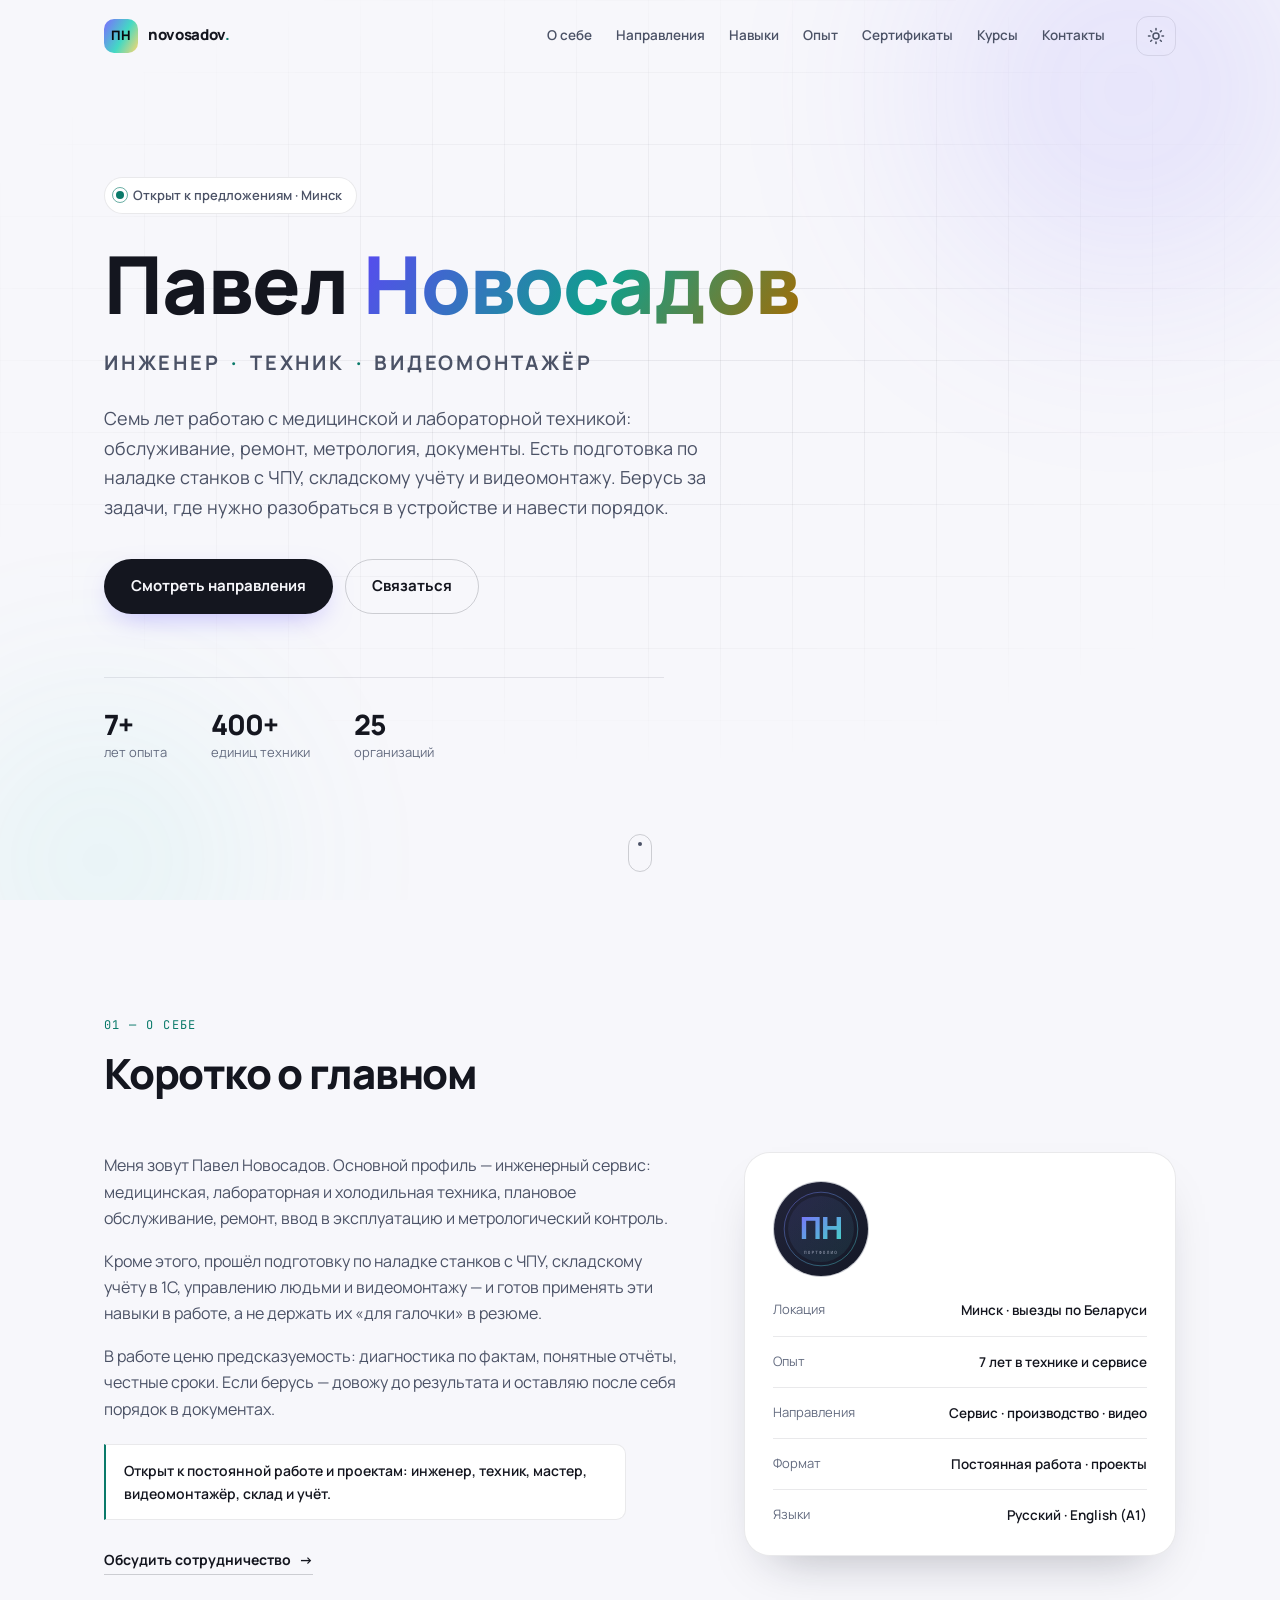
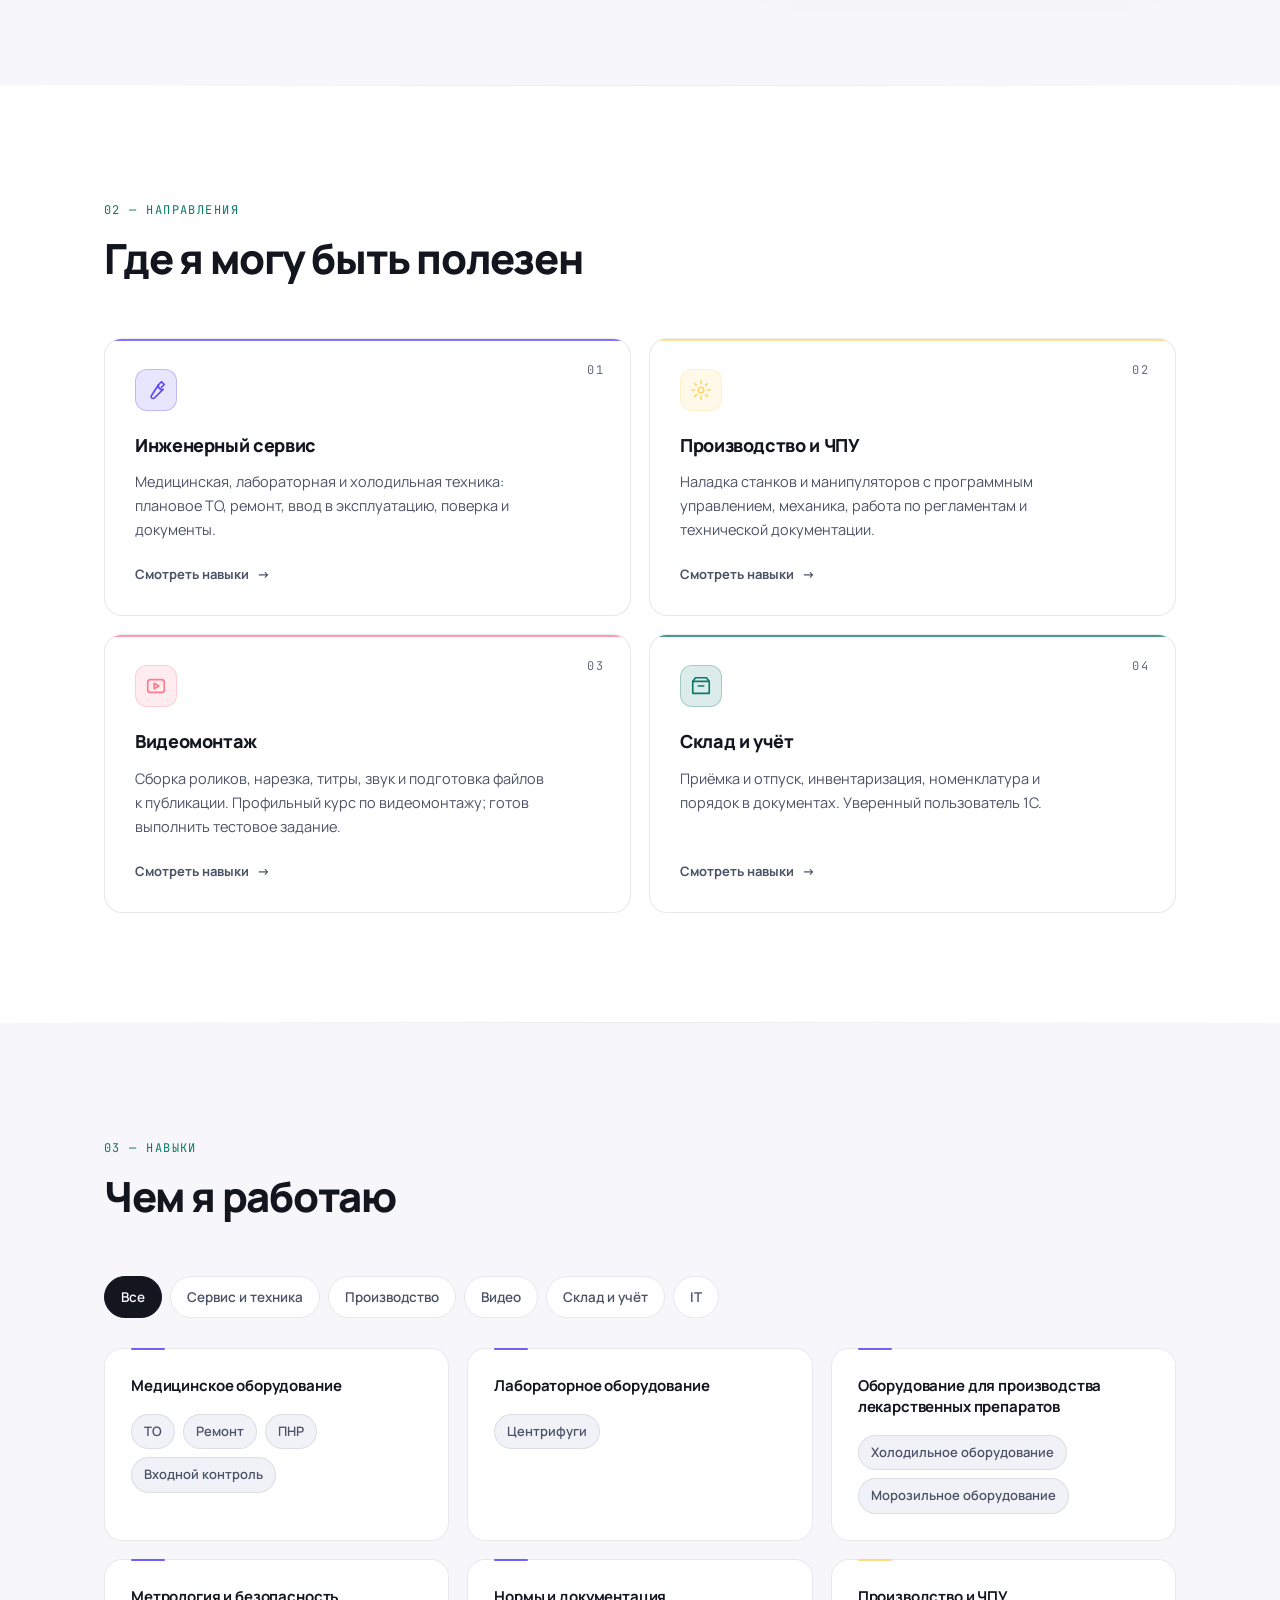
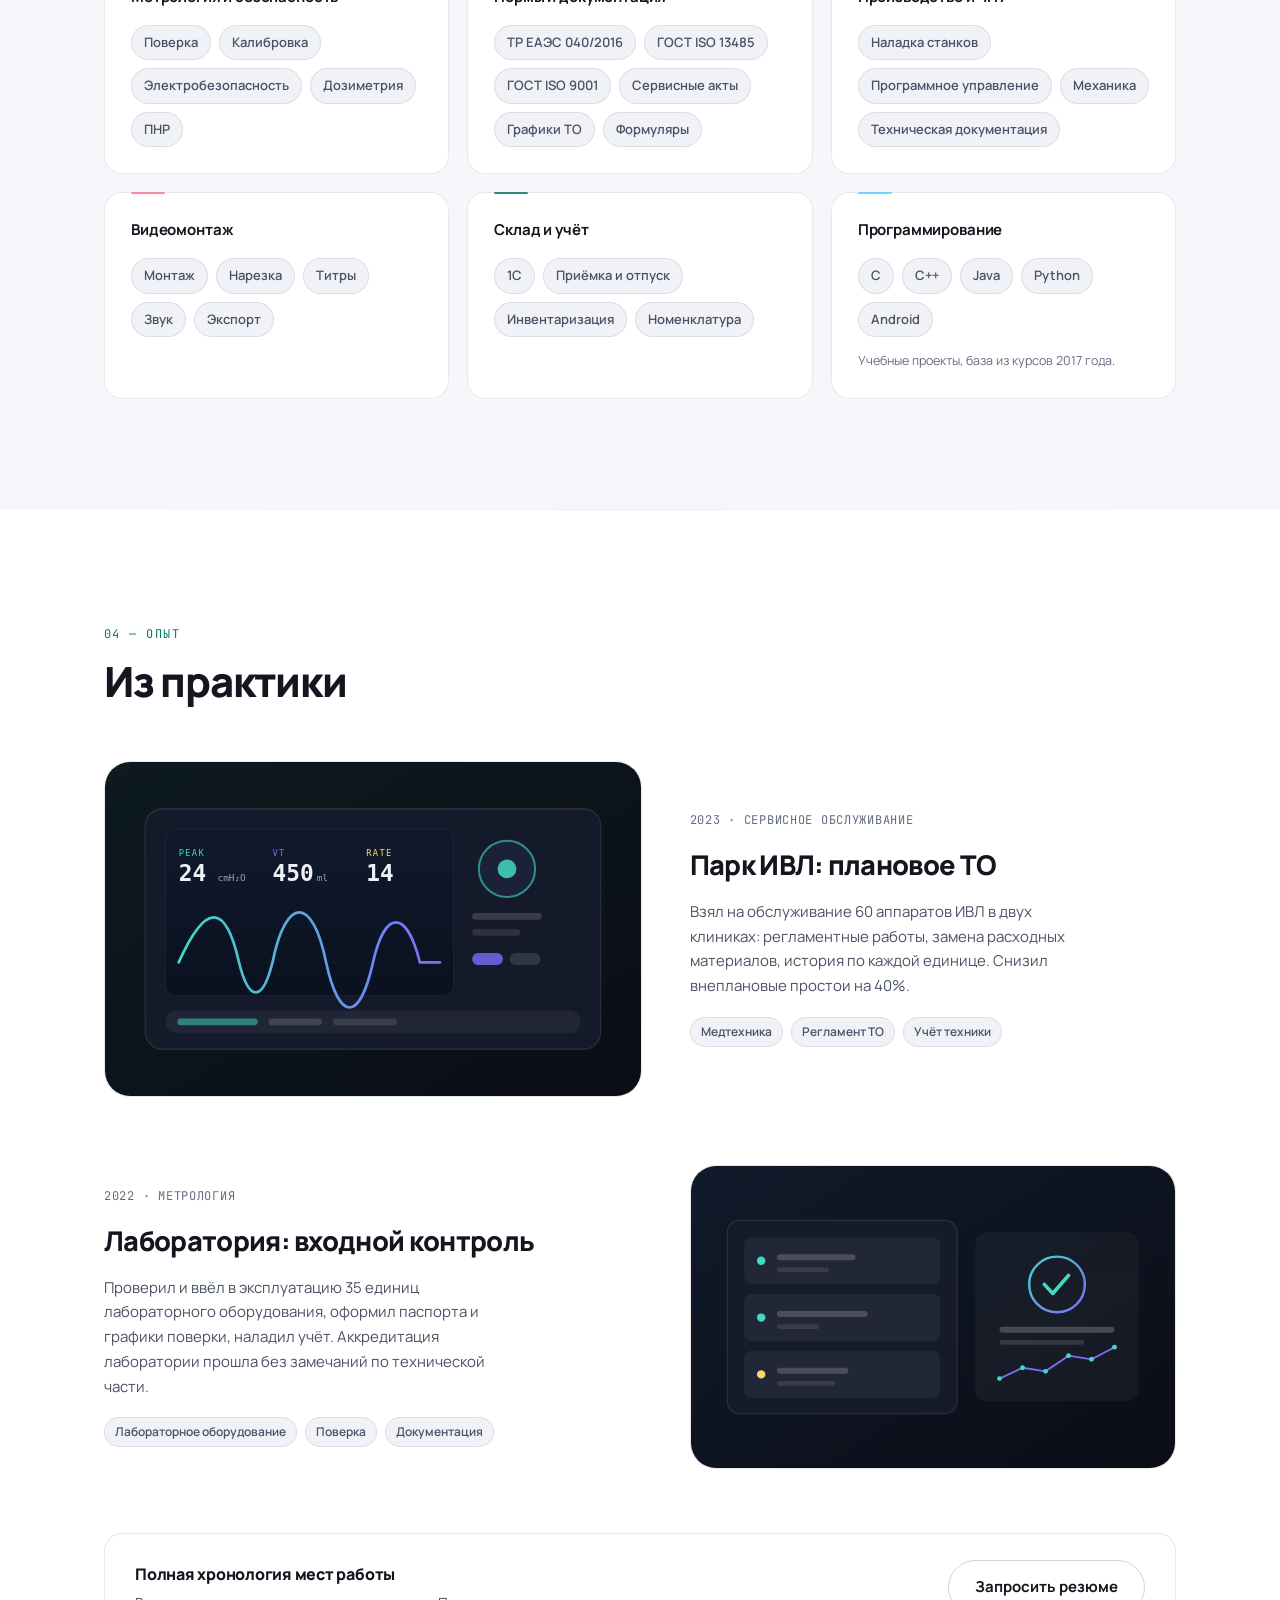
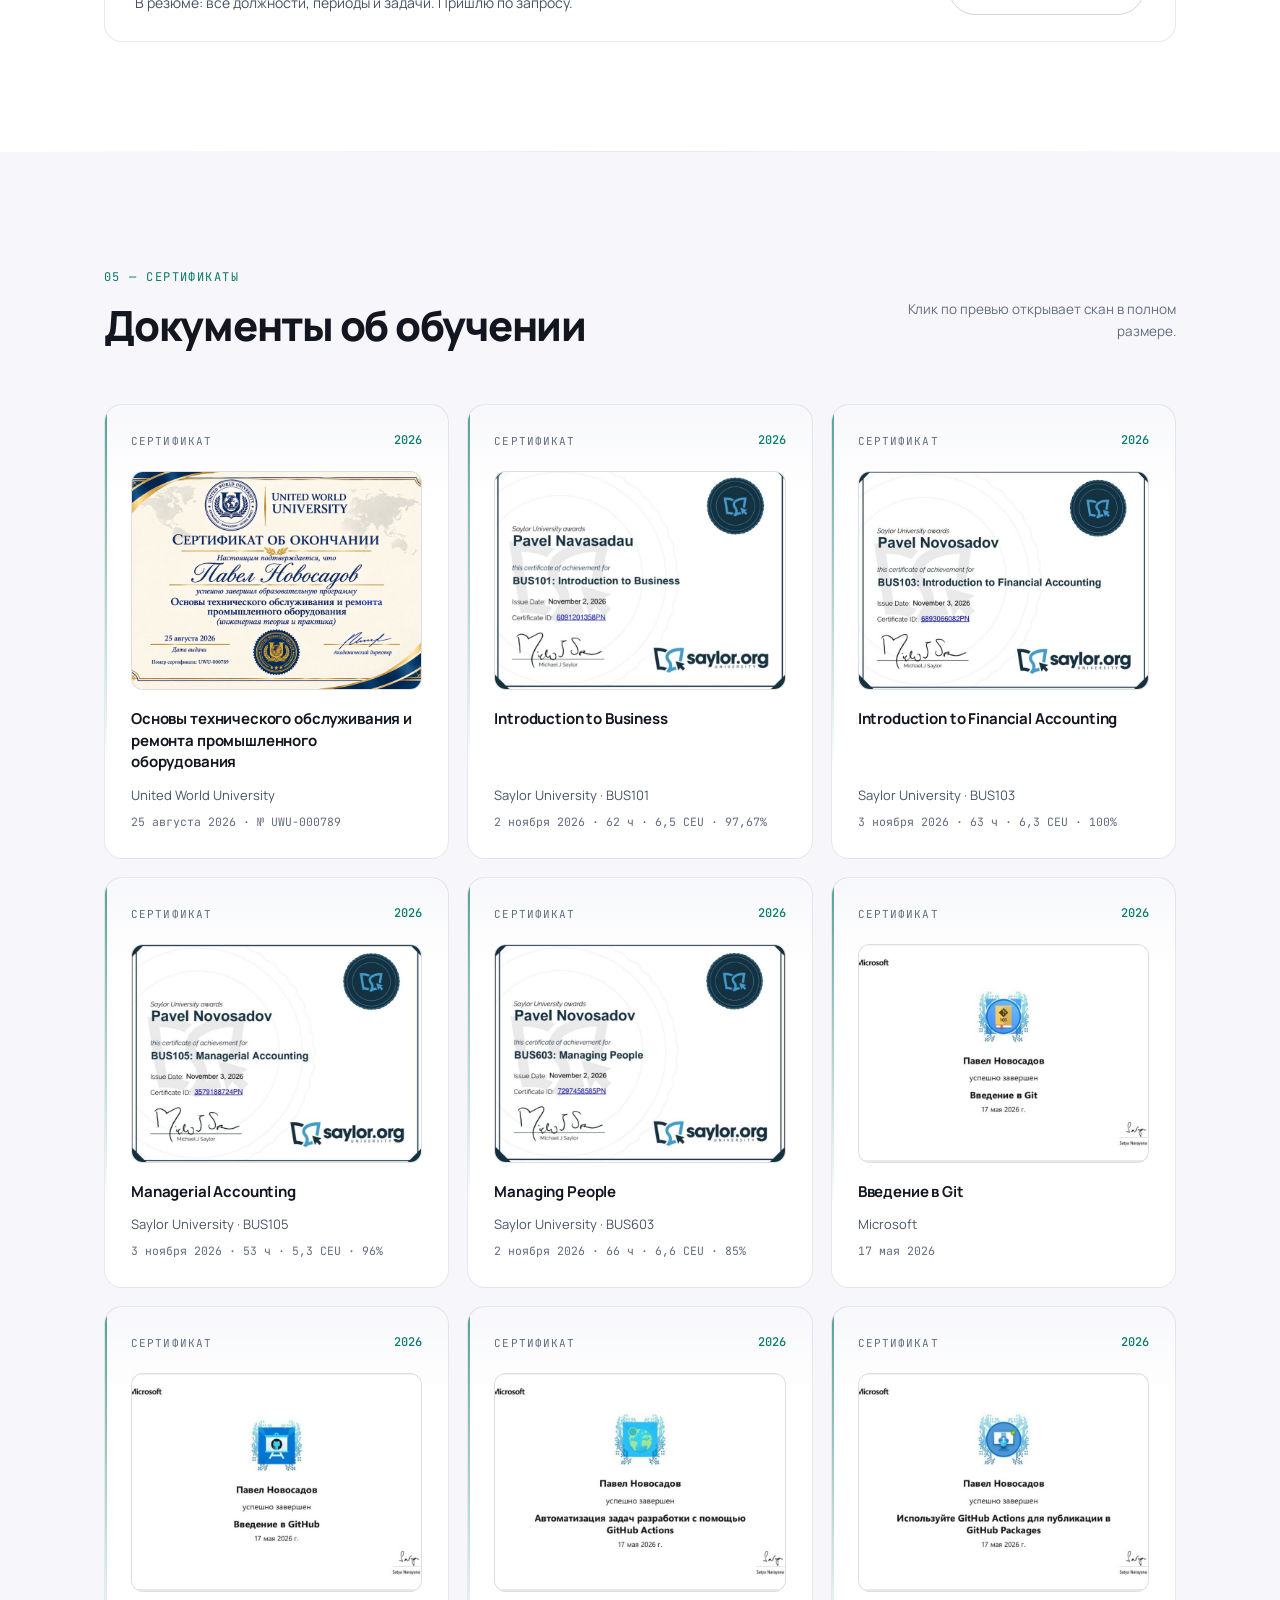
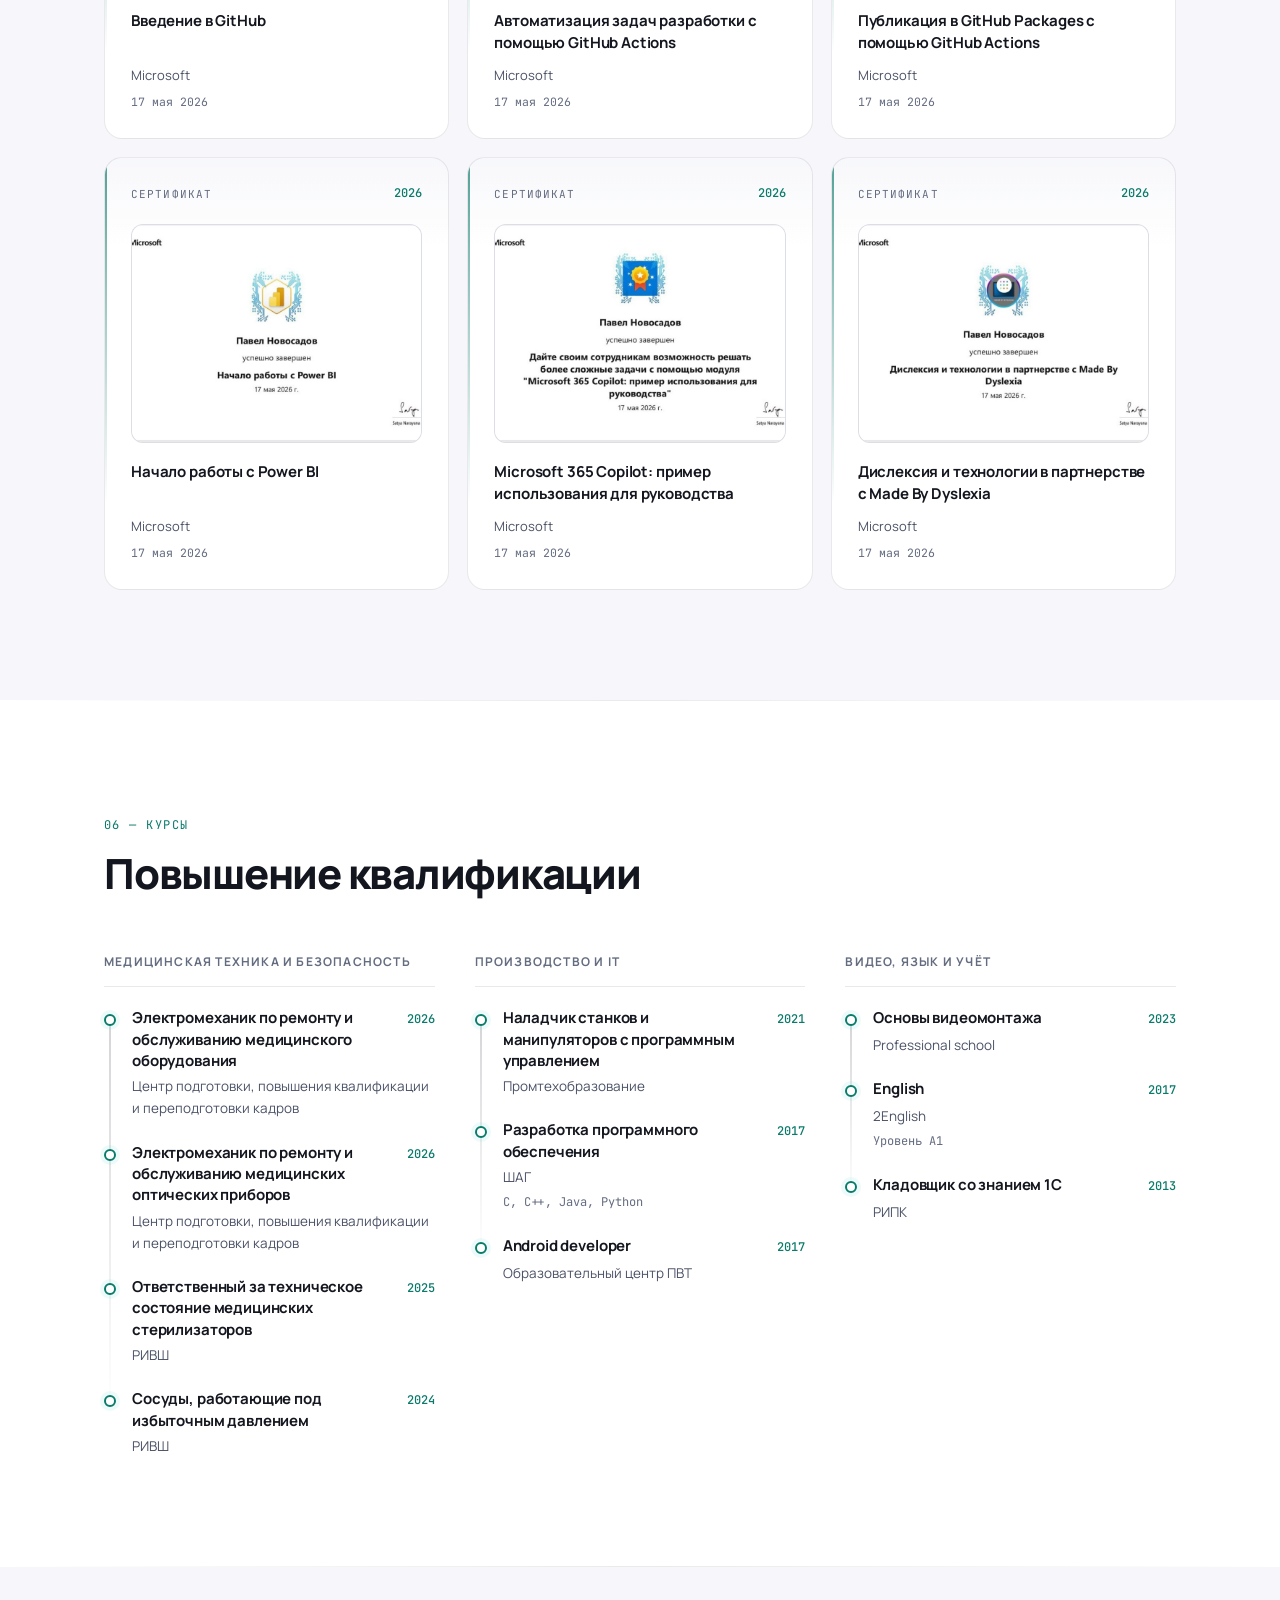
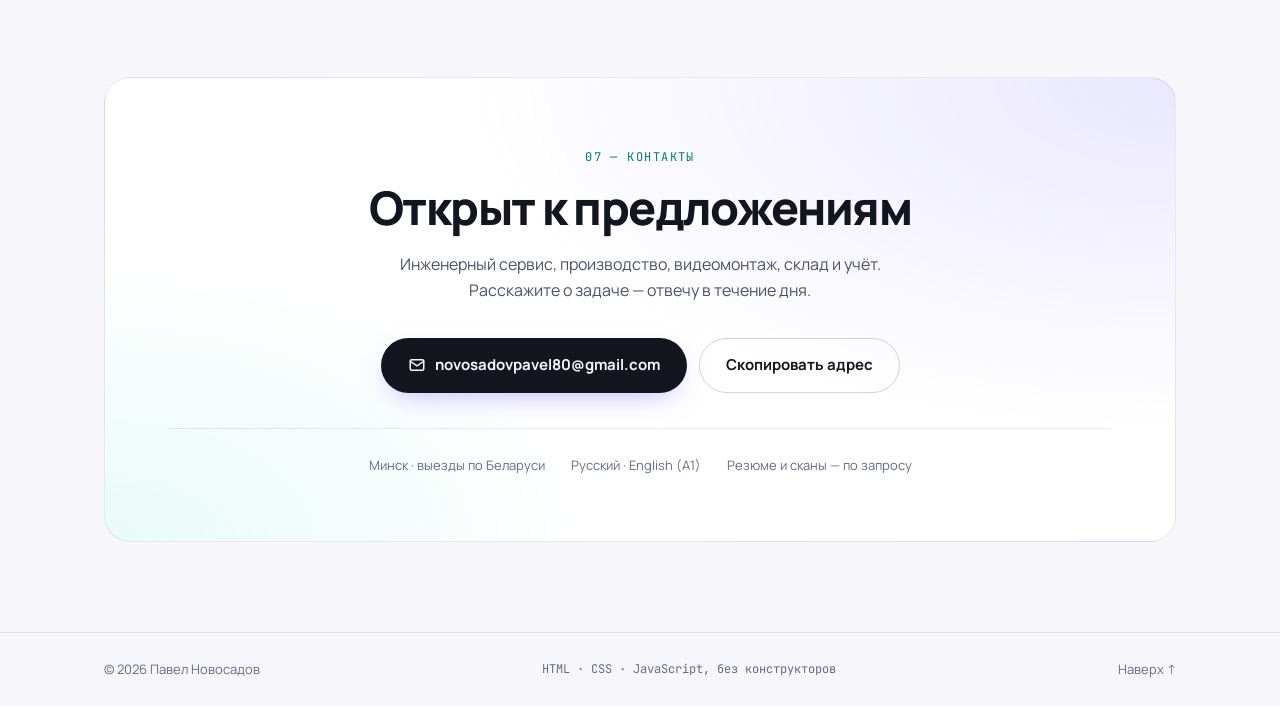
==== index.html @ 575fc857 "feat: add twelve certificate scans to portfolio - add Microsoft, Saylor University and United World " ====
<!DOCTYPE html>
<html lang="ru" data-theme="dark">
<head>
  <meta charset="UTF-8" />
  <meta name="viewport" content="width=device-width, initial-scale=1.0" />
  <title>Павел Новосадов — инженер, техник, видеомонтажёр</title>
  <meta name="description" content="Портфолио Павла Новосадова: инженерный сервис и медицинская техника, производство и ЧПУ, видеомонтаж, склад и учёт. Навыки, опыт, сертификаты и курсы." />
  <meta name="author" content="Павел Новосадов" />
  <meta name="theme-color" content="#0a0b10" />

  <meta property="og:type" content="website" />
  <meta property="og:title" content="Павел Новосадов — инженер, техник, видеомонтажёр" />
  <meta property="og:description" content="Инженерный сервис, производство, видеомонтаж и складской учёт. Опыт, навыки, сертификаты и курсы." />
  <meta property="og:image" content="https://noovosadovpavel.github.io/portfolio/assets/img/og-cover.png" />
  <meta property="og:image:width" content="1200" />
  <meta property="og:image:height" content="630" />
  <meta property="og:image:alt" content="Павел Новосадов — инженер, техник, видеомонтажёр" />
  <meta property="og:url" content="https://noovosadovpavel.github.io/portfolio/" />
  <meta property="og:locale" content="ru_RU" />
  <meta property="og:site_name" content="Павел Новосадов" />
  <meta name="twitter:card" content="summary_large_image" />
  <link rel="canonical" href="https://noovosadovpavel.github.io/portfolio/" />

  <link rel="icon" href="assets/favicon.svg" type="image/svg+xml" />
  <link rel="preconnect" href="https://fonts.googleapis.com" />
  <link rel="preconnect" href="https://fonts.gstatic.com" crossorigin />
  <link href="https://fonts.googleapis.com/css2?family=Manrope:wght@400;500;600;700;800&amp;family=JetBrains+Mono:wght@400;500&amp;display=swap" rel="stylesheet" />
  <link rel="stylesheet" href="assets/css/style.css" />

  <script>
    (() => {
      try {
        const saved = localStorage.getItem("portfolio-theme");
        const theme = saved === "light" || saved === "dark"
          ? saved
          : (window.matchMedia("(prefers-color-scheme: light)").matches ? "light" : "dark");
        document.documentElement.setAttribute("data-theme", theme);
      } catch (_) {}
    })();
  </script>

  <script type="application/ld+json">
  {
    "@context": "https://schema.org",
    "@type": "Person",
    "name": "Павел Новосадов",
    "jobTitle": "Инженер, техник, видеомонтажёр",
    "email": "mailto:novosadovpavel80@gmail.com",
    "url": "https://noovosadovpavel.github.io/portfolio/",
    "address": {
      "@type": "PostalAddress",
      "addressLocality": "Минск",
      "addressCountry": "BY"
    },
    "knowsAbout": [
      "Медицинское оборудование",
      "Метрология",
      "Техническое обслуживание",
      "Электробезопасность",
      "Наладка станков с ЧПУ",
      "Видеомонтаж",
      "Складской учёт и 1С",
      "Git и GitHub Actions",
      "Power BI",
      "Управление персоналом"
    ]
  }
  </script>
</head>
<body>
  <a class="skip-link" href="#main">Перейти к содержимому</a>

  <div class="cursor-glow" aria-hidden="true"></div>

  <header class="header" id="header">
    <div class="container header__inner">
      <a class="logo" href="#top" aria-label="Павел Новосадов — на главную">
        <span class="logo__mark" aria-hidden="true">ПН</span>
        <span class="logo__text">novosadov<span class="logo__dot">.</span></span>
      </a>

      <nav class="nav" id="nav" aria-label="Основная навигация">
        <a href="#about" class="nav__link">О себе</a>
        <a href="#directions" class="nav__link">Направления</a>
        <a href="#skills" class="nav__link">Навыки</a>
        <a href="#experience" class="nav__link">Опыт</a>
        <a href="#certificates" class="nav__link">Сертификаты</a>
        <a href="#education" class="nav__link">Курсы</a>
        <a href="#contact" class="nav__link">Контакты</a>
      </nav>

      <div class="header__actions">
        <button class="icon-btn" id="theme-toggle" type="button" aria-label="Переключить тему" aria-pressed="false">
          <svg class="icon-sun" width="18" height="18" viewBox="0 0 24 24" fill="none" stroke="currentColor" stroke-width="2" stroke-linecap="round" aria-hidden="true"><circle cx="12" cy="12" r="4"/><path d="M12 2v2M12 20v2M2 12h2M20 12h2M4.9 4.9l1.4 1.4M17.7 17.7l1.4 1.4M4.9 19.1l1.4-1.4M17.7 6.3l1.4-1.4"/></svg>
          <svg class="icon-moon" width="18" height="18" viewBox="0 0 24 24" fill="none" stroke="currentColor" stroke-width="2" stroke-linecap="round" aria-hidden="true"><path d="M21 12.8A9 9 0 1 1 11.2 3a7 7 0 0 0 9.8 9.8z"/></svg>
        </button>
        <button class="burger" id="burger" type="button" aria-label="Меню" aria-expanded="false" aria-controls="nav">
          <span></span><span></span>
        </button>
      </div>
    </div>
  </header>

  <main id="main">
    <!-- HERO -->
    <section class="hero" id="top">
      <div class="hero__bg" aria-hidden="true">
        <div class="orb orb--1"></div>
        <div class="orb orb--2"></div>
        <div class="grid-lines"></div>
      </div>

      <div class="container hero__inner">
        <p class="hero__badge reveal">
          <span class="status-dot" aria-hidden="true"></span>
          Открыт к предложениям · Минск
        </p>

        <h1 class="hero__title reveal" style="--delay: 60ms">
          <span class="hero__name">Павел <span class="gradient-text">Новосадов</span></span>
          <span class="hero__roles">Инженер <span aria-hidden="true">·</span> Техник <span aria-hidden="true">·</span> Видеомонтажёр</span>
        </h1>

        <p class="hero__lead reveal" style="--delay: 120ms">
          Семь лет работаю с медицинской и лабораторной техникой: обслуживание,
          ремонт, метрология, документы. Есть подготовка по наладке станков с ЧПУ,
          складскому учёту и видеомонтажу. Берусь за задачи, где нужно разобраться
          в устройстве и навести порядок.
        </p>

        <div class="hero__cta reveal" style="--delay: 180ms">
          <a class="btn btn--primary" href="#directions">Смотреть направления</a>
          <a class="btn btn--ghost" href="#contact">Связаться</a>
        </div>

        <ul class="hero__stats reveal" style="--delay: 240ms">
          <li><strong>7+</strong><span>лет опыта</span></li>
          <li><strong>400+</strong><span>единиц техники</span></li>
          <li><strong>25</strong><span>организаций</span></li>
        </ul>
      </div>

      <div class="scroll-hint" aria-hidden="true"><span></span></div>
    </section>

    <!-- ABOUT -->
    <section class="section" id="about">
      <div class="container">
        <div class="section__head reveal">
          <span class="section__kicker">01 — О себе</span>
          <h2 class="section__title">Коротко о главном</h2>
        </div>

        <div class="about">
          <div class="about__text reveal">
            <p>
              Меня зовут Павел Новосадов. Основной профиль — инженерный сервис:
              медицинская, лабораторная и холодильная техника, плановое обслуживание,
              ремонт, ввод в эксплуатацию и метрологический контроль.
            </p>
            <p>
              Кроме этого, прошёл подготовку по наладке станков с ЧПУ, складскому
              учёту в 1С, управлению людьми и видеомонтажу — и готов применять эти
              навыки в работе, а не держать их «для галочки» в резюме.
            </p>
            <p>
              В работе ценю предсказуемость: диагностика по фактам, понятные отчёты,
              честные сроки. Если берусь — довожу до результата и оставляю после
              себя порядок в документах.
            </p>
            <p class="about__note">
              Открыт к постоянной работе и проектам: инженер, техник, мастер,
              видеомонтажёр, склад и учёт.
            </p>
            <a class="link-arrow" href="#contact">Обсудить сотрудничество <span aria-hidden="true">→</span></a>
          </div>

          <div class="about__card reveal" style="--delay: 80ms">
            <div class="about__avatar">
              <img src="assets/img/avatar.svg" alt="Монограмма Павла Новосадова" width="120" height="120" loading="lazy" />
            </div>
            <dl class="facts">
              <div><dt>Локация</dt><dd>Минск · выезды по Беларуси</dd></div>
              <div><dt>Опыт</dt><dd>7 лет в технике и сервисе</dd></div>
              <div><dt>Направления</dt><dd>Сервис · производство · видео</dd></div>
              <div><dt>Формат</dt><dd>Постоянная работа · проекты</dd></div>
              <div><dt>Языки</dt><dd>Русский · English (A1)</dd></div>
            </dl>
          </div>
        </div>
      </div>
    </section>

    <!-- DIRECTIONS -->
    <section class="section section--alt" id="directions">
      <div class="container">
        <div class="section__head reveal">
          <span class="section__kicker">02 — Направления</span>
          <h2 class="section__title">Где я могу быть полезен</h2>
        </div>

        <div class="directions">
          <article class="direction reveal" data-track="service">
            <span class="direction__num" aria-hidden="true">01</span>
            <span class="direction__icon" aria-hidden="true">
              <svg width="22" height="22" viewBox="0 0 24 24" fill="none" stroke="currentColor" stroke-width="1.8" stroke-linecap="round" stroke-linejoin="round"><path d="M14.7 6.3a4 4 0 0 0 5 5l-9.4 9.4a2.1 2.1 0 0 1-3-3z"/><path d="M14.7 6.3 18 3l3 3-3.3 3.3"/></svg>
            </span>
            <h3>Инженерный сервис</h3>
            <p>
              Медицинская, лабораторная и холодильная техника: плановое ТО,
              ремонт, ввод в эксплуатацию, поверка и документы.
            </p>
            <a class="direction__link" href="#skills" data-filter="service">Смотреть навыки <span aria-hidden="true">→</span></a>
          </article>

          <article class="direction reveal" data-track="production" style="--delay: 60ms">
            <span class="direction__num" aria-hidden="true">02</span>
            <span class="direction__icon" aria-hidden="true">
              <svg width="22" height="22" viewBox="0 0 24 24" fill="none" stroke="currentColor" stroke-width="1.8" stroke-linecap="round" stroke-linejoin="round"><circle cx="12" cy="12" r="3"/><path d="M12 2v3M12 19v3M2 12h3M19 12h3M4.9 4.9 7 7M17 17l2.1 2.1M19.1 4.9 17 7M7 17l-2.1 2.1"/></svg>
            </span>
            <h3>Производство и ЧПУ</h3>
            <p>
              Наладка станков и манипуляторов с программным управлением, механика,
              работа по регламентам и технической документации.
            </p>
            <a class="direction__link" href="#skills" data-filter="production">Смотреть навыки <span aria-hidden="true">→</span></a>
          </article>

          <article class="direction reveal" data-track="video" style="--delay: 120ms">
            <span class="direction__num" aria-hidden="true">03</span>
            <span class="direction__icon" aria-hidden="true">
              <svg width="22" height="22" viewBox="0 0 24 24" fill="none" stroke="currentColor" stroke-width="1.8" stroke-linecap="round" stroke-linejoin="round"><rect x="3" y="5" width="18" height="14" rx="3"/><path d="m10 9 5 3-5 3z"/></svg>
            </span>
            <h3>Видеомонтаж</h3>
            <p>
              Сборка роликов, нарезка, титры, звук и подготовка файлов
              к публикации. Профильный курс по видеомонтажу; готов
              выполнить тестовое задание.
            </p>
            <a class="direction__link" href="#skills" data-filter="video">Смотреть навыки <span aria-hidden="true">→</span></a>
          </article>

          <article class="direction reveal" data-track="warehouse" style="--delay: 180ms">
            <span class="direction__num" aria-hidden="true">04</span>
            <span class="direction__icon" aria-hidden="true">
              <svg width="22" height="22" viewBox="0 0 24 24" fill="none" stroke="currentColor" stroke-width="1.8" stroke-linecap="round" stroke-linejoin="round"><path d="M3 7h18v13H3z"/><path d="M3 7l3-4h12l3 4M9 12h6"/></svg>
            </span>
            <h3>Склад и учёт</h3>
            <p>
              Приёмка и отпуск, инвентаризация, номенклатура и порядок
              в документах. Уверенный пользователь 1С.
            </p>
            <a class="direction__link" href="#skills" data-filter="warehouse">Смотреть навыки <span aria-hidden="true">→</span></a>
          </article>
        </div>
      </div>
    </section>

    <!-- SKILLS -->
    <section class="section" id="skills">
      <div class="container">
        <div class="section__head reveal">
          <span class="section__kicker">03 — Навыки</span>
          <h2 class="section__title">Чем я работаю</h2>
        </div>

        <div class="filters reveal" role="group" aria-label="Фильтр навыков по направлению">
          <button class="filter is-active" type="button" data-skill-filter="all" aria-pressed="true">Все</button>
          <button class="filter" type="button" data-skill-filter="service" aria-pressed="false">Сервис и техника</button>
          <button class="filter" type="button" data-skill-filter="production" aria-pressed="false">Производство</button>
          <button class="filter" type="button" data-skill-filter="video" aria-pressed="false">Видео</button>
          <button class="filter" type="button" data-skill-filter="warehouse" aria-pressed="false">Склад и учёт</button>
          <button class="filter" type="button" data-skill-filter="it" aria-pressed="false">IT</button>
        </div>

        <div class="skills" id="skills-grid">
          <article class="skill-card reveal" data-track="service">
            <h3>Медицинское оборудование</h3>
            <ul class="tags">
              <li>ТО</li><li>Ремонт</li><li>ПНР</li><li>Входной контроль</li>
            </ul>
          </article>

          <article class="skill-card reveal" data-track="service" style="--delay: 40ms">
            <h3>Лабораторное оборудование</h3>
            <ul class="tags">
              <li>Центрифуги</li>
            </ul>
          </article>

          <article class="skill-card reveal" data-track="service" style="--delay: 80ms">
            <h3>Оборудование для производства лекарственных препаратов</h3>
            <ul class="tags">
              <li>Холодильное оборудование</li>
              <li>Морозильное оборудование</li>
            </ul>
          </article>

          <article class="skill-card reveal" data-track="service" style="--delay: 120ms">
            <h3>Метрология и безопасность</h3>
            <ul class="tags">
              <li>Поверка</li><li>Калибровка</li><li>Электробезопасность</li>
              <li>Дозиметрия</li><li>ПНР</li>
            </ul>
          </article>

          <article class="skill-card reveal" data-track="service" style="--delay: 160ms">
            <h3>Нормы и документация</h3>
            <ul class="tags">
              <li>ТР ЕАЭС 040/2016</li><li>ГОСТ ISO 13485</li><li>ГОСТ ISO 9001</li>
              <li>Сервисные акты</li><li>Графики ТО</li><li>Формуляры</li>
            </ul>
          </article>

          <article class="skill-card reveal" data-track="production" style="--delay: 200ms">
            <h3>Производство и ЧПУ</h3>
            <ul class="tags">
              <li>Наладка станков</li><li>Программное управление</li>
              <li>Механика</li><li>Техническая документация</li>
            </ul>
          </article>

          <article class="skill-card reveal" data-track="video" style="--delay: 240ms">
            <h3>Видеомонтаж</h3>
            <ul class="tags">
              <li>Монтаж</li><li>Нарезка</li><li>Титры</li><li>Звук</li><li>Экспорт</li>
            </ul>
          </article>

          <article class="skill-card reveal" data-track="warehouse" style="--delay: 280ms">
            <h3>Склад и учёт</h3>
            <ul class="tags">
              <li>1С</li><li>Приёмка и отпуск</li><li>Инвентаризация</li>
              <li>Номенклатура</li>
            </ul>
          </article>

          <article class="skill-card reveal" data-track="it" style="--delay: 320ms">
            <h3>Программирование</h3>
            <ul class="tags">
              <li>C</li><li>C++</li><li>Java</li><li>Python</li><li>Android</li>
            </ul>
            <p class="skill-card__note">Учебные проекты, база из курсов 2017 года.</p>
          </article>
        </div>
      </div>
    </section>

    <!-- EXPERIENCE -->
    <section class="section section--alt" id="experience">
      <div class="container">
        <div class="section__head reveal">
          <span class="section__kicker">04 — Опыт</span>
          <h2 class="section__title">Из практики</h2>
        </div>

        <div class="projects">
          <article class="project reveal">
            <a class="project__media" href="#contact" aria-label="Обсудить обслуживание парка ИВЛ">
              <img src="assets/img/project-ventilator.svg" alt="Схема обслуживания парка аппаратов искусственной вентиляции лёгких" loading="lazy" />
            </a>
            <div class="project__body">
              <div class="project__meta"><span>2023</span> · <span>Сервисное обслуживание</span></div>
              <h3 class="project__title">Парк ИВЛ: плановое ТО</h3>
              <p class="project__desc">
                Взял на обслуживание 60 аппаратов ИВЛ в двух клиниках: регламентные
                работы, замена расходных материалов, история по каждой единице.
                Снизил внеплановые простои на 40%.
              </p>
              <ul class="tags tags--sm"><li>Медтехника</li><li>Регламент ТО</li><li>Учёт техники</li></ul>
            </div>
          </article>

          <article class="project project--reverse reveal" style="--delay: 60ms">
            <a class="project__media" href="#contact" aria-label="Обсудить входной контроль лабораторного оборудования">
              <img src="assets/img/project-lab.svg" alt="Схема лабораторного оборудования и поверки" loading="lazy" />
            </a>
            <div class="project__body">
              <div class="project__meta"><span>2022</span> · <span>Метрология</span></div>
              <h3 class="project__title">Лаборатория: входной контроль</h3>
              <p class="project__desc">
                Проверил и ввёл в эксплуатацию 35 единиц лабораторного оборудования,
                оформил паспорта и графики поверки, наладил учёт. Аккредитация
                лаборатории прошла без замечаний по технической части.
              </p>
              <ul class="tags tags--sm"><li>Лабораторное оборудование</li><li>Поверка</li><li>Документация</li></ul>
            </div>
          </article>
        </div>

        <!-- WORK_HISTORY: сюда добавим хронологию мест работы, когда будут данные -->
        <div class="experience__note reveal">
          <div>
            <h3>Полная хронология мест работы</h3>
            <p>В резюме: все должности, периоды и задачи. Пришлю по запросу.</p>
          </div>
          <a class="btn btn--ghost" href="mailto:novosadovpavel80@gmail.com?subject=%D0%97%D0%B0%D0%BF%D1%80%D0%BE%D1%81%20%D1%80%D0%B5%D0%B7%D1%8E%D0%BC%D0%B5">Запросить резюме</a>
        </div>
      </div>
    </section>

    <!-- CERTIFICATES -->
    <section class="section" id="certificates">
      <div class="container">
        <div class="section__head section__head--row reveal">
          <div>
            <span class="section__kicker">05 — Сертификаты</span>
            <h2 class="section__title">Документы об обучении</h2>
          </div>
          <p class="section__note">Клик по превью открывает скан в полном размере.</p>
        </div>

        <div class="certs">
          <article class="cert reveal">
            <div class="cert__top">
              <span class="cert__kind">Сертификат</span>
              <span class="cert__year">2026</span>
            </div>
            <a class="cert__scan" href="certificates/uwu-technical-maintenance-2026.jpg" target="_blank" rel="noopener" aria-label="Открыть сертификат United World University">
              <img src="certificates/previews/uwu-technical-maintenance-2026.jpg" alt="Сертификат United World University: основы технического обслуживания и ремонта промышленного оборудования" width="800" height="600" loading="lazy" />
            </a>
            <h3 class="cert__title">Основы технического обслуживания и ремонта промышленного оборудования</h3>
            <p class="cert__org">United World University</p>
            <p class="cert__meta">25 августа 2026 · № UWU-000789</p>
          </article>

          <article class="cert reveal" style="--delay: 40ms">
            <div class="cert__top">
              <span class="cert__kind">Сертификат</span>
              <span class="cert__year">2026</span>
            </div>
            <a class="cert__scan" href="certificates/saylor-business-2026.jpg" target="_blank" rel="noopener" aria-label="Открыть сертификат Saylor University: Introduction to Business">
              <img src="certificates/previews/saylor-business-2026.jpg" alt="Сертификат Saylor University: Introduction to Business" width="800" height="600" loading="lazy" />
            </a>
            <h3 class="cert__title">Introduction to Business</h3>
            <p class="cert__org">Saylor University · BUS101</p>
            <p class="cert__meta">2 ноября 2026 · 62 ч · 6,5 CEU · 97,67%</p>
          </article>

          <article class="cert reveal" style="--delay: 80ms">
            <div class="cert__top">
              <span class="cert__kind">Сертификат</span>
              <span class="cert__year">2026</span>
            </div>
            <a class="cert__scan" href="certificates/saylor-financial-accounting-2026.jpg" target="_blank" rel="noopener" aria-label="Открыть сертификат Saylor University: Introduction to Financial Accounting">
              <img src="certificates/previews/saylor-financial-accounting-2026.jpg" alt="Сертификат Saylor University: Introduction to Financial Accounting" width="800" height="600" loading="lazy" />
            </a>
            <h3 class="cert__title">Introduction to Financial Accounting</h3>
            <p class="cert__org">Saylor University · BUS103</p>
            <p class="cert__meta">3 ноября 2026 · 63 ч · 6,3 CEU · 100%</p>
          </article>

          <article class="cert reveal" style="--delay: 120ms">
            <div class="cert__top">
              <span class="cert__kind">Сертификат</span>
              <span class="cert__year">2026</span>
            </div>
            <a class="cert__scan" href="certificates/saylor-managerial-accounting-2026.jpg" target="_blank" rel="noopener" aria-label="Открыть сертификат Saylor University: Managerial Accounting">
              <img src="certificates/previews/saylor-managerial-accounting-2026.jpg" alt="Сертификат Saylor University: Managerial Accounting" width="800" height="600" loading="lazy" />
            </a>
            <h3 class="cert__title">Managerial Accounting</h3>
            <p class="cert__org">Saylor University · BUS105</p>
            <p class="cert__meta">3 ноября 2026 · 53 ч · 5,3 CEU · 96%</p>
          </article>

          <article class="cert reveal" style="--delay: 160ms">
            <div class="cert__top">
              <span class="cert__kind">Сертификат</span>
              <span class="cert__year">2026</span>
            </div>
            <a class="cert__scan" href="certificates/saylor-managing-people-2026.jpg" target="_blank" rel="noopener" aria-label="Открыть сертификат Saylor University: Managing People">
              <img src="certificates/previews/saylor-managing-people-2026.jpg" alt="Сертификат Saylor University: Managing People" width="800" height="600" loading="lazy" />
            </a>
            <h3 class="cert__title">Managing People</h3>
            <p class="cert__org">Saylor University · BUS603</p>
            <p class="cert__meta">2 ноября 2026 · 66 ч · 6,6 CEU · 85%</p>
          </article>

          <article class="cert reveal" style="--delay: 200ms">
            <div class="cert__top">
              <span class="cert__kind">Сертификат</span>
              <span class="cert__year">2026</span>
            </div>
            <a class="cert__scan" href="certificates/microsoft-git-intro-2026.jpg" target="_blank" rel="noopener" aria-label="Открыть сертификат Microsoft: Введение в Git">
              <img src="certificates/previews/microsoft-git-intro-2026.jpg" alt="Сертификат Microsoft: Введение в Git" width="800" height="600" loading="lazy" />
            </a>
            <h3 class="cert__title">Введение в Git</h3>
            <p class="cert__org">Microsoft</p>
            <p class="cert__meta">17 мая 2026</p>
          </article>

          <article class="cert reveal" style="--delay: 240ms">
            <div class="cert__top">
              <span class="cert__kind">Сертификат</span>
              <span class="cert__year">2026</span>
            </div>
            <a class="cert__scan" href="certificates/microsoft-github-intro-2026.jpg" target="_blank" rel="noopener" aria-label="Открыть сертификат Microsoft: Введение в GitHub">
              <img src="certificates/previews/microsoft-github-intro-2026.jpg" alt="Сертификат Microsoft: Введение в GitHub" width="800" height="600" loading="lazy" />
            </a>
            <h3 class="cert__title">Введение в GitHub</h3>
            <p class="cert__org">Microsoft</p>
            <p class="cert__meta">17 мая 2026</p>
          </article>

          <article class="cert reveal" style="--delay: 280ms">
            <div class="cert__top">
              <span class="cert__kind">Сертификат</span>
              <span class="cert__year">2026</span>
            </div>
            <a class="cert__scan" href="certificates/microsoft-github-actions-2026.jpg" target="_blank" rel="noopener" aria-label="Открыть сертификат Microsoft: GitHub Actions">
              <img src="certificates/previews/microsoft-github-actions-2026.jpg" alt="Сертификат Microsoft: автоматизация задач разработки с помощью GitHub Actions" width="800" height="600" loading="lazy" />
            </a>
            <h3 class="cert__title">Автоматизация задач разработки с помощью GitHub Actions</h3>
            <p class="cert__org">Microsoft</p>
            <p class="cert__meta">17 мая 2026</p>
          </article>

          <article class="cert reveal" style="--delay: 320ms">
            <div class="cert__top">
              <span class="cert__kind">Сертификат</span>
              <span class="cert__year">2026</span>
            </div>
            <a class="cert__scan" href="certificates/microsoft-github-packages-2026.jpg" target="_blank" rel="noopener" aria-label="Открыть сертификат Microsoft: GitHub Packages">
              <img src="certificates/previews/microsoft-github-packages-2026.jpg" alt="Сертификат Microsoft: публикация в GitHub Packages с помощью GitHub Actions" width="800" height="600" loading="lazy" />
            </a>
            <h3 class="cert__title">Публикация в GitHub Packages с помощью GitHub Actions</h3>
            <p class="cert__org">Microsoft</p>
            <p class="cert__meta">17 мая 2026</p>
          </article>

          <article class="cert reveal" style="--delay: 360ms">
            <div class="cert__top">
              <span class="cert__kind">Сертификат</span>
              <span class="cert__year">2026</span>
            </div>
            <a class="cert__scan" href="certificates/microsoft-power-bi-2026.jpg" target="_blank" rel="noopener" aria-label="Открыть сертификат Microsoft: Начало работы с Power BI">
              <img src="certificates/previews/microsoft-power-bi-2026.jpg" alt="Сертификат Microsoft: Начало работы с Power BI" width="800" height="600" loading="lazy" />
            </a>
            <h3 class="cert__title">Начало работы с Power BI</h3>
            <p class="cert__org">Microsoft</p>
            <p class="cert__meta">17 мая 2026</p>
          </article>

          <article class="cert reveal" style="--delay: 400ms">
            <div class="cert__top">
              <span class="cert__kind">Сертификат</span>
              <span class="cert__year">2026</span>
            </div>
            <a class="cert__scan" href="certificates/microsoft-365-copilot-2026.jpg" target="_blank" rel="noopener" aria-label="Открыть сертификат Microsoft: Microsoft 365 Copilot">
              <img src="certificates/previews/microsoft-365-copilot-2026.jpg" alt="Сертификат Microsoft: Microsoft 365 Copilot для руководства" width="800" height="600" loading="lazy" />
            </a>
            <h3 class="cert__title">Microsoft 365 Copilot: пример использования для руководства</h3>
            <p class="cert__org">Microsoft</p>
            <p class="cert__meta">17 мая 2026</p>
          </article>

          <article class="cert reveal" style="--delay: 440ms">
            <div class="cert__top">
              <span class="cert__kind">Сертификат</span>
              <span class="cert__year">2026</span>
            </div>
            <a class="cert__scan" href="certificates/microsoft-dyslexia-2026.jpg" target="_blank" rel="noopener" aria-label="Открыть сертификат Microsoft: Дислексия и технологии">
              <img src="certificates/previews/microsoft-dyslexia-2026.jpg" alt="Сертификат Microsoft: Дислексия и технологии в партнерстве с Made By Dyslexia" width="800" height="600" loading="lazy" />
            </a>
            <h3 class="cert__title">Дислексия и технологии в партнерстве с Made By Dyslexia</h3>
            <p class="cert__org">Microsoft</p>
            <p class="cert__meta">17 мая 2026</p>
          </article>
        </div>
      </div>
    </section>

    <!-- EDUCATION -->
    <section class="section section--alt" id="education">
      <div class="container">
        <div class="section__head reveal">
          <span class="section__kicker">06 — Курсы</span>
          <h2 class="section__title">Повышение квалификации</h2>
        </div>

        <div class="edu">
          <div class="edu__group reveal">
            <h3 class="edu__title">Медицинская техника и безопасность</h3>
            <ul class="timeline">
              <li class="tl-item">
                <div class="tl-item__head">
                  <h4 class="tl-item__name">Электромеханик по ремонту и обслуживанию медицинского оборудования</h4>
                  <span class="tl-item__year">2026</span>
                </div>
                <p class="tl-item__org">Центр подготовки, повышения квалификации и переподготовки кадров</p>
              </li>

              <li class="tl-item">
                <div class="tl-item__head">
                  <h4 class="tl-item__name">Электромеханик по ремонту и обслуживанию медицинских оптических приборов</h4>
                  <span class="tl-item__year">2026</span>
                </div>
                <p class="tl-item__org">Центр подготовки, повышения квалификации и переподготовки кадров</p>
              </li>

              <li class="tl-item">
                <div class="tl-item__head">
                  <h4 class="tl-item__name">Ответственный за техническое состояние медицинских стерилизаторов</h4>
                  <span class="tl-item__year">2025</span>
                </div>
                <p class="tl-item__org">РИВШ</p>
              </li>

              <li class="tl-item">
                <div class="tl-item__head">
                  <h4 class="tl-item__name">Сосуды, работающие под избыточным давлением</h4>
                  <span class="tl-item__year">2024</span>
                </div>
                <p class="tl-item__org">РИВШ</p>
              </li>
            </ul>
          </div>

          <div class="edu__group reveal" style="--delay: 80ms">
            <h3 class="edu__title">Производство и IT</h3>
            <ul class="timeline">
              <li class="tl-item">
                <div class="tl-item__head">
                  <h4 class="tl-item__name">Наладчик станков и манипуляторов с программным управлением</h4>
                  <span class="tl-item__year">2021</span>
                </div>
                <p class="tl-item__org">Промтехобразование</p>
              </li>

              <li class="tl-item">
                <div class="tl-item__head">
                  <h4 class="tl-item__name">Разработка программного обеспечения</h4>
                  <span class="tl-item__year">2017</span>
                </div>
                <p class="tl-item__org">ШАГ</p>
                <p class="tl-item__note">C, C++, Java, Python</p>
              </li>

              <li class="tl-item">
                <div class="tl-item__head">
                  <h4 class="tl-item__name">Android developer</h4>
                  <span class="tl-item__year">2017</span>
                </div>
                <p class="tl-item__org">Образовательный центр ПВТ</p>
              </li>
            </ul>
          </div>

          <div class="edu__group reveal" style="--delay: 160ms">
            <h3 class="edu__title">Видео, язык и учёт</h3>
            <ul class="timeline">
              <li class="tl-item">
                <div class="tl-item__head">
                  <h4 class="tl-item__name">Основы видеомонтажа</h4>
                  <span class="tl-item__year">2023</span>
                </div>
                <p class="tl-item__org">Professional school</p>
              </li>

              <li class="tl-item">
                <div class="tl-item__head">
                  <h4 class="tl-item__name">English</h4>
                  <span class="tl-item__year">2017</span>
                </div>
                <p class="tl-item__org">2English</p>
                <p class="tl-item__note">Уровень A1</p>
              </li>

              <li class="tl-item">
                <div class="tl-item__head">
                  <h4 class="tl-item__name">Кладовщик со знанием 1С</h4>
                  <span class="tl-item__year">2013</span>
                </div>
                <p class="tl-item__org">РИПК</p>
              </li>
            </ul>
          </div>
        </div>
      </div>
    </section>

    <!-- CONTACT -->
    <section class="section section--contact" id="contact">
      <div class="container">
        <div class="contact reveal">
          <span class="section__kicker">07 — Контакты</span>
          <h2 class="contact__title">Открыт к предложениям</h2>
          <p class="contact__lead">
            Инженерный сервис, производство, видеомонтаж, склад и учёт.
            Расскажите о задаче — отвечу в течение дня.
          </p>

          <div class="contact__actions">
            <a class="btn btn--primary" href="mailto:novosadovpavel80@gmail.com">
              <svg width="18" height="18" viewBox="0 0 24 24" fill="none" stroke="currentColor" stroke-width="2" stroke-linecap="round" aria-hidden="true"><rect x="3" y="5" width="18" height="14" rx="2"/><path d="m3 7 9 6 9-6"/></svg>
              novosadovpavel80@gmail.com
            </a>
            <button class="btn btn--ghost" id="copy-email" type="button" data-email="novosadovpavel80@gmail.com">Скопировать адрес</button>
          </div>

          <ul class="contact__meta">
            <li>Минск · выезды по Беларуси</li>
            <li>Русский · English (A1)</li>
            <li>Резюме и сканы — по запросу</li>
          </ul>
        </div>
      </div>
    </section>
  </main>

  <footer class="footer">
    <div class="container footer__inner">
      <p>© <span id="year">2026</span> Павел Новосадов</p>
      <p class="footer__tech">HTML · CSS · JavaScript, без конструкторов</p>
      <a href="#top">Наверх ↑</a>
    </div>
  </footer>

  <script src="assets/js/main.js" defer></script>
</body>
</html>
---- assets/css/style.css ----
/* ==========================================================================
   Portfolio — style.css
   Павел Новосадов · личное портфолио
   ========================================================================== */

/* ---------- Design tokens ---------- */
:root {
  --bg: #0a0b10;
  --bg-alt: #0e1017;
  --surface: #12141d;
  --surface-2: #171a25;
  --border: rgba(255, 255, 255, 0.08);
  --border-strong: rgba(255, 255, 255, 0.16);
  --text: #eef0f6;
  --text-muted: #9aa1b4;
  --text-dim: #6b7288;
  --accent: #7c6cff;
  --accent-2: #43d9c4;
  --accent-3: #ff7a90;
  --accent-4: #ffd66b;
  --accent-5: #5ad1ff;
  --gradient: linear-gradient(120deg, #7c6cff 0%, #43d9c4 55%, #ffd66b 100%);
  --gradient-text: var(--gradient);
  --shadow: 0 24px 60px -24px rgba(0, 0, 0, 0.75);
  --ring: 0 0 0 3px rgba(124, 108, 255, 0.35);

  --radius-sm: 10px;
  --radius: 18px;
  --radius-lg: 26px;
  --container: 1120px;
  --header-h: 72px;

  --font-sans: "Manrope", ui-sans-serif, system-ui, -apple-system, "Segoe UI", Roboto, sans-serif;
  --font-mono: "JetBrains Mono", ui-monospace, SFMono-Regular, Menlo, monospace;

  --ease: cubic-bezier(0.22, 1, 0.36, 1);
}

[data-theme="light"] {
  --bg: #f7f7fb;
  --bg-alt: #ffffff;
  --surface: #ffffff;
  --surface-2: #f1f2f8;
  --border: rgba(16, 18, 32, 0.09);
  --border-strong: rgba(16, 18, 32, 0.18);
  --text: #14161f;
  --text-muted: #4b5266;
  --text-dim: #646c80;
  --accent: #5b47f5;
  --accent-2: #0a7a6a;
  --gradient-text: linear-gradient(120deg, #5b47f5 0%, #0f9f8c 55%, #a86b00 100%);
  --shadow: 0 24px 50px -28px rgba(20, 22, 40, 0.35);
  --ring: 0 0 0 3px rgba(91, 71, 245, 0.25);
}

/* ---------- Reset ---------- */
*,
*::before,
*::after { box-sizing: border-box; }

* { margin: 0; }

html {
  scroll-behavior: smooth;
  scroll-padding-top: calc(var(--header-h) + 16px);
  -webkit-text-size-adjust: 100%;
}

body {
  background: var(--bg);
  color: var(--text);
  font-family: var(--font-sans);
  font-size: 16px;
  line-height: 1.65;
  -webkit-font-smoothing: antialiased;
  text-rendering: optimizeLegibility;
  overflow-x: hidden;
  transition: background-color 0.4s var(--ease), color 0.4s var(--ease);
}

img { display: block; max-width: 100%; height: auto; }
a { color: inherit; text-decoration: none; }
button { font: inherit; color: inherit; background: none; border: 0; cursor: pointer; }
ul { list-style: none; padding: 0; }
[hidden] { display: none !important; }

:focus-visible {
  outline: none;
  box-shadow: var(--ring);
  border-radius: 6px;
}

::selection { background: var(--accent); color: #fff; }

.skip-link {
  position: absolute;
  top: -100px;
  left: 16px;
  z-index: 200;
  padding: 12px 18px;
  background: var(--accent);
  color: #fff;
  border-radius: var(--radius-sm);
  transition: top 0.2s;
}
.skip-link:focus { top: 12px; }

.container {
  width: 100%;
  max-width: var(--container);
  margin-inline: auto;
  padding-inline: 24px;
}

/* ---------- Utilities ---------- */
.gradient-text {
  background: var(--gradient-text);
  -webkit-background-clip: text;
  background-clip: text;
  color: transparent;
}

.reveal {
  opacity: 0;
  transform: translateY(26px);
  transition: opacity 0.85s var(--ease), transform 0.85s var(--ease);
  transition-delay: var(--delay, 0ms);
}
.reveal.is-visible {
  opacity: 1;
  transform: none;
}

/* ---------- Cursor glow ---------- */
.cursor-glow {
  position: fixed;
  top: 0;
  left: 0;
  width: 520px;
  height: 520px;
  border-radius: 50%;
  background: radial-gradient(circle, rgba(124, 108, 255, 0.14), transparent 62%);
  transform: translate(-50%, -50%);
  pointer-events: none;
  z-index: 0;
  opacity: 0;
  transition: opacity 0.5s;
  will-change: transform;
}
@media (hover: hover) and (pointer: fine) {
  .cursor-glow.is-active { opacity: 1; }
}

/* ---------- Header ---------- */
.header {
  position: fixed;
  inset: 0 0 auto;
  z-index: 100;
  height: var(--header-h);
  display: flex;
  align-items: center;
  transition: background-color 0.35s, border-color 0.35s, backdrop-filter 0.35s;
  border-bottom: 1px solid transparent;
}
.header.is-scrolled {
  background: color-mix(in srgb, var(--bg) 78%, transparent);
  backdrop-filter: blur(14px) saturate(140%);
  border-bottom-color: var(--border);
}

.header__inner {
  display: flex;
  align-items: center;
  justify-content: space-between;
  gap: 20px;
}

.logo {
  display: inline-flex;
  align-items: center;
  gap: 10px;
  font-weight: 800;
  letter-spacing: -0.02em;
  flex-shrink: 0;
}
.logo__mark {
  display: grid;
  place-items: center;
  width: 34px;
  height: 34px;
  border-radius: 10px;
  background: var(--gradient);
  color: #0a0b10;
  font-size: 13px;
  font-weight: 800;
}
.logo__text { font-size: 15px; }
.logo__dot { color: var(--accent-2); }

.nav {
  display: flex;
  align-items: center;
  gap: 2px;
  margin-left: auto;
}
.nav__link {
  position: relative;
  padding: 8px 11px;
  font-size: 13.5px;
  font-weight: 600;
  color: var(--text-muted);
  border-radius: 999px;
  white-space: nowrap;
  transition: color 0.25s, background-color 0.25s;
}
.nav__link:hover { color: var(--text); background: var(--surface); }
.nav__link.is-active,
.nav__link[aria-current="true"] { color: var(--text); }

.header__actions { display: flex; align-items: center; gap: 8px; flex-shrink: 0; }

.icon-btn {
  display: grid;
  place-items: center;
  width: 40px;
  height: 40px;
  border: 1px solid var(--border);
  border-radius: 12px;
  color: var(--text-muted);
  transition: color 0.25s, border-color 0.25s, background-color 0.25s, transform 0.25s;
}
.icon-btn:hover { color: var(--text); border-color: var(--border-strong); background: var(--surface); }
.icon-btn:active { transform: scale(0.94); }
.icon-sun { display: none; }
[data-theme="light"] .icon-sun { display: block; }
[data-theme="light"] .icon-moon { display: none; }

.burger {
  display: none;
  flex-direction: column;
  justify-content: center;
  gap: 5px;
  width: 40px;
  height: 40px;
  border: 1px solid var(--border);
  border-radius: 12px;
  align-items: center;
}
.burger span {
  display: block;
  width: 16px;
  height: 2px;
  background: currentColor;
  border-radius: 2px;
  transition: transform 0.3s var(--ease), opacity 0.2s;
}
.burger[aria-expanded="true"] span:first-child { transform: translateY(3.5px) rotate(45deg); }
.burger[aria-expanded="true"] span:last-child { transform: translateY(-3.5px) rotate(-45deg); }

/* ---------- Hero ---------- */
.hero {
  position: relative;
  display: flex;
  align-items: center;
  min-height: 100svh;
  padding: calc(var(--header-h) + 64px) 0 96px;
  overflow: hidden;
}

.hero__bg { position: absolute; inset: 0; z-index: 0; pointer-events: none; }

.orb {
  position: absolute;
  border-radius: 50%;
  filter: blur(90px);
  opacity: 0.55;
}
.orb--1 {
  width: 620px; height: 620px;
  top: -220px; right: -160px;
  background: radial-gradient(circle, rgba(124, 108, 255, 0.55), transparent 68%);
  animation: float 16s ease-in-out infinite;
}
.orb--2 {
  width: 480px; height: 480px;
  bottom: -200px; left: -140px;
  background: radial-gradient(circle, rgba(67, 217, 196, 0.35), transparent 70%);
  animation: float 20s ease-in-out infinite reverse;
}
[data-theme="light"] .orb { opacity: 0.35; }

.grid-lines {
  position: absolute;
  inset: 0;
  background-image:
    linear-gradient(to right, var(--border) 1px, transparent 1px),
    linear-gradient(to bottom, var(--border) 1px, transparent 1px);
  background-size: 72px 72px;
  mask-image: radial-gradient(ellipse 75% 60% at 50% 40%, #000 20%, transparent 78%);
  -webkit-mask-image: radial-gradient(ellipse 75% 60% at 50% 40%, #000 20%, transparent 78%);
  opacity: 0.7;
}

@keyframes float {
  0%, 100% { transform: translate3d(0, 0, 0) scale(1); }
  50% { transform: translate3d(-28px, 34px, 0) scale(1.06); }
}

.hero__inner { position: relative; z-index: 1; }

.hero__badge {
  display: inline-flex;
  align-items: center;
  gap: 9px;
  padding: 7px 14px 7px 11px;
  margin-bottom: 28px;
  font-size: 13px;
  font-weight: 600;
  color: var(--text-muted);
  background: var(--surface);
  border: 1px solid var(--border);
  border-radius: 999px;
}
.status-dot {
  position: relative;
  width: 8px;
  height: 8px;
  border-radius: 50%;
  background: var(--accent-2);
  flex-shrink: 0;
}
.status-dot::after {
  content: "";
  position: absolute;
  inset: -4px;
  border-radius: 50%;
  border: 1px solid var(--accent-2);
  opacity: 0.6;
  animation: pulse 2.4s ease-out infinite;
}
@keyframes pulse {
  0% { transform: scale(0.6); opacity: 0.8; }
  100% { transform: scale(1.9); opacity: 0; }
}

.hero__title {
  font-weight: 800;
  line-height: 1.05;
  letter-spacing: -0.04em;
  max-width: 980px;
}
.hero__name {
  display: block;
  font-size: clamp(2.6rem, 7vw, 5rem);
}
.hero__roles {
  display: block;
  margin-top: 22px;
  font-size: clamp(0.9rem, 1.7vw, 1.25rem);
  font-weight: 700;
  line-height: 1.5;
  letter-spacing: 0.14em;
  text-transform: uppercase;
  color: var(--text-muted);
}
.hero__roles span { color: var(--accent-2); margin-inline: 4px; }

.hero__lead {
  max-width: 60ch;
  margin-top: 26px;
  font-size: clamp(1rem, 1.5vw, 1.125rem);
  color: var(--text-muted);
}

.hero__cta {
  display: flex;
  flex-wrap: wrap;
  gap: 12px;
  margin-top: 36px;
}

.btn {
  display: inline-flex;
  align-items: center;
  justify-content: center;
  gap: 9px;
  padding: 14px 26px;
  font-size: 15px;
  font-weight: 700;
  text-align: center;
  border-radius: 999px;
  border: 1px solid transparent;
  transition: transform 0.25s var(--ease), box-shadow 0.25s, background-color 0.25s, border-color 0.25s, color 0.25s;
  will-change: transform;
}
.btn:active { transform: translateY(1px) scale(0.99); }

.btn--primary {
  background: var(--text);
  color: var(--bg);
  box-shadow: 0 10px 30px -12px rgba(124, 108, 255, 0.6);
}
.btn--primary:hover {
  transform: translateY(-2px);
  background: var(--accent);
  color: #fff;
  box-shadow: 0 18px 38px -14px rgba(124, 108, 255, 0.75);
}

.btn--ghost {
  border-color: var(--border-strong);
  color: var(--text);
}
.btn--ghost:hover {
  transform: translateY(-2px);
  background: var(--surface);
  border-color: var(--accent);
}

.hero__stats {
  display: flex;
  flex-wrap: wrap;
  gap: 44px;
  margin-top: 64px;
  padding-top: 30px;
  border-top: 1px solid var(--border);
  max-width: 560px;
}
.hero__stats li { display: flex; flex-direction: column; }
.hero__stats strong {
  font-size: 1.75rem;
  font-weight: 800;
  letter-spacing: -0.03em;
  line-height: 1.2;
}
.hero__stats span { font-size: 13px; color: var(--text-dim); }

.scroll-hint {
  position: absolute;
  bottom: 28px;
  left: 50%;
  translate: -50% 0;
  width: 24px;
  height: 38px;
  border: 1.5px solid var(--border-strong);
  border-radius: 999px;
  display: grid;
  justify-items: center;
  padding-top: 7px;
}
.scroll-hint span {
  width: 4px;
  height: 4px;
  border-radius: 50%;
  background: var(--text-muted);
  animation: scroll-dot 1.8s ease-in-out infinite;
}
@keyframes scroll-dot {
  0% { transform: translateY(0); opacity: 1; }
  70% { transform: translateY(14px); opacity: 0; }
  100% { transform: translateY(0); opacity: 0; }
}

/* ---------- Sections ---------- */
.section {
  position: relative;
  padding: 110px 0;
}
.section--alt { background: var(--bg-alt); }
.section--alt::before,
.section--alt::after {
  content: "";
  position: absolute;
  left: 0;
  right: 0;
  height: 1px;
  background: linear-gradient(90deg, transparent, var(--border), transparent);
}
.section--alt::before { top: 0; }
.section--alt::after { bottom: 0; }

.section__head { margin-bottom: 56px; }
.section__head--row {
  display: flex;
  align-items: flex-end;
  justify-content: space-between;
  gap: 32px;
}
.section__kicker {
  display: inline-block;
  margin-bottom: 14px;
  font-family: var(--font-mono);
  font-size: 12px;
  letter-spacing: 0.12em;
  text-transform: uppercase;
  color: var(--accent-2);
}
.section__title {
  font-size: clamp(1.7rem, 4vw, 2.6rem);
  font-weight: 800;
  letter-spacing: -0.03em;
  line-height: 1.12;
}
.section__note {
  max-width: 34ch;
  font-size: 13.5px;
  color: var(--text-dim);
  text-align: right;
  padding-bottom: 6px;
}
.section__cta {
  display: flex;
  justify-content: center;
  margin-top: 36px;
}

/* ---------- About ---------- */
.about {
  display: grid;
  grid-template-columns: 1.15fr 0.85fr;
  gap: 56px;
  align-items: start;
}
.about__text p + p { margin-top: 16px; }
.about__text p { color: var(--text-muted); max-width: 58ch; }

.about__note {
  padding: 14px 18px;
  margin-top: 22px !important;
  font-size: 14px;
  font-weight: 600;
  color: var(--text) !important;
  background: var(--surface);
  border: 1px solid var(--border);
  border-left: 2px solid var(--accent-2);
  border-radius: 0 var(--radius-sm) var(--radius-sm) 0;
}

.about__text .link-arrow { margin-top: 28px; }

.link-arrow {
  display: inline-flex;
  align-items: center;
  gap: 8px;
  font-size: 14px;
  font-weight: 700;
  color: var(--text);
  border-bottom: 1px solid var(--border-strong);
  padding-bottom: 3px;
  transition: gap 0.25s var(--ease), color 0.25s, border-color 0.25s;
}
.link-arrow span { transition: transform 0.25s var(--ease); }
.link-arrow:hover { color: var(--accent-2); border-color: var(--accent-2); gap: 12px; }
.link-arrow:hover span { transform: translateX(2px); }

.about__card {
  padding: 28px;
  background: var(--surface);
  border: 1px solid var(--border);
  border-radius: var(--radius-lg);
  box-shadow: var(--shadow);
}
.about__avatar { margin-bottom: 22px; }
.about__avatar img {
  width: 96px;
  height: 96px;
  border-radius: 50%;
  border: 1px solid var(--border-strong);
  background: var(--surface-2);
}

.facts { display: grid; gap: 14px; }
.facts > div {
  display: flex;
  justify-content: space-between;
  gap: 16px;
  padding-bottom: 14px;
  border-bottom: 1px solid var(--border);
}
.facts > div:last-child { padding-bottom: 0; border-bottom: 0; }
.facts dt { font-size: 13px; color: var(--text-dim); white-space: nowrap; }
.facts dd { font-size: 13.5px; font-weight: 600; text-align: right; }

/* ---------- Directions ---------- */
.directions {
  display: grid;
  grid-template-columns: repeat(2, 1fr);
  gap: 18px;
}

.direction {
  position: relative;
  display: flex;
  flex-direction: column;
  padding: 30px;
  background: var(--surface);
  border: 1px solid var(--border);
  border-radius: var(--radius);
  overflow: hidden;
  transition: transform 0.35s var(--ease), border-color 0.3s, box-shadow 0.35s;
}
.direction::before {
  content: "";
  position: absolute;
  inset: 0 0 auto;
  height: 2px;
  background: var(--track-color, var(--accent));
  opacity: 0.75;
}
.direction:hover {
  transform: translateY(-4px);
  border-color: var(--border-strong);
  box-shadow: var(--shadow);
}

.direction__num {
  position: absolute;
  top: 22px;
  right: 26px;
  font-family: var(--font-mono);
  font-size: 12px;
  letter-spacing: 0.12em;
  color: var(--text-dim);
}
.direction__icon {
  display: grid;
  place-items: center;
  width: 42px;
  height: 42px;
  margin-bottom: 20px;
  border-radius: 12px;
  color: var(--track-color, var(--accent));
  background: color-mix(in srgb, var(--track-color, var(--accent)) 14%, transparent);
  border: 1px solid color-mix(in srgb, var(--track-color, var(--accent)) 28%, transparent);
}
.direction h3 {
  font-size: 18px;
  font-weight: 800;
  letter-spacing: -0.02em;
  margin-bottom: 10px;
}
.direction p {
  font-size: 14.5px;
  color: var(--text-muted);
  max-width: 46ch;
  margin-bottom: 22px;
}
.direction__link {
  display: inline-flex;
  align-items: center;
  gap: 8px;
  margin-top: auto;
  font-size: 13px;
  font-weight: 700;
  color: var(--text-muted);
  transition: color 0.25s, gap 0.25s var(--ease);
}
.direction__link span { transition: transform 0.25s var(--ease); }
.direction__link:hover { color: var(--track-color, var(--accent-2)); gap: 12px; }
.direction__link:hover span { transform: translateX(2px); }

[data-track="service"] { --track-color: var(--accent); }
[data-track="production"] { --track-color: var(--accent-4); }
[data-track="video"] { --track-color: var(--accent-3); }
[data-track="warehouse"] { --track-color: var(--accent-2); }
[data-track="it"] { --track-color: var(--accent-5); }

/* ---------- Filters ---------- */
.filters {
  display: flex;
  flex-wrap: wrap;
  gap: 8px;
  margin-bottom: 30px;
}
.filter {
  padding: 9px 16px;
  font-size: 13.5px;
  font-weight: 600;
  color: var(--text-muted);
  background: var(--surface);
  border: 1px solid var(--border);
  border-radius: 999px;
  transition: color 0.25s, background-color 0.25s, border-color 0.25s, transform 0.2s;
}
.filter:hover { color: var(--text); border-color: var(--border-strong); }
.filter:active { transform: scale(0.97); }
.filter.is-active {
  color: var(--bg);
  background: var(--text);
  border-color: var(--text);
}

/* ---------- Skills ---------- */
.skills {
  display: grid;
  grid-template-columns: repeat(3, 1fr);
  gap: 18px;
}
.skill-card {
  position: relative;
  padding: 26px;
  background: var(--surface);
  border: 1px solid var(--border);
  border-radius: var(--radius);
  transition: transform 0.35s var(--ease), border-color 0.3s, box-shadow 0.35s;
}
.skill-card::before {
  content: "";
  position: absolute;
  top: -1px;
  left: 26px;
  width: 34px;
  height: 2px;
  border-radius: 2px;
  background: var(--track-color, var(--accent));
  opacity: 0.85;
}
.skill-card:hover {
  transform: translateY(-4px);
  border-color: var(--border-strong);
  box-shadow: var(--shadow);
}
.skill-card h3 {
  font-size: 15px;
  font-weight: 700;
  margin-bottom: 18px;
  letter-spacing: -0.01em;
  line-height: 1.4;
}
.skill-card__note {
  margin-top: 14px;
  font-size: 12.5px;
  color: var(--text-dim);
}

.tags { display: flex; flex-wrap: wrap; gap: 8px; }
.tags li {
  padding: 6px 12px;
  font-size: 13px;
  font-weight: 600;
  color: var(--text-muted);
  background: var(--surface-2);
  border: 1px solid var(--border);
  border-radius: 999px;
  transition: color 0.25s, border-color 0.25s;
}
.skill-card:hover .tags li { color: var(--text); border-color: var(--border-strong); }
.tags--sm li { font-size: 12px; padding: 4px 10px; }

/* ---------- Experience ---------- */
.projects { display: grid; gap: 68px; }

.project {
  display: grid;
  grid-template-columns: 1.05fr 0.95fr;
  gap: 48px;
  align-items: center;
}
.project--reverse .project__media { order: 2; }

.project__media {
  position: relative;
  display: block;
  border-radius: var(--radius-lg);
  overflow: hidden;
  border: 1px solid var(--border);
  background: var(--surface);
  aspect-ratio: 16 / 10;
  transition: transform 0.45s var(--ease), border-color 0.3s, box-shadow 0.45s;
}
.project__media::after {
  content: "";
  position: absolute;
  inset: 0;
  background: linear-gradient(180deg, transparent 55%, rgba(10, 11, 16, 0.35));
  opacity: 0;
  transition: opacity 0.4s;
}
.project__media img { width: 100%; height: 100%; object-fit: cover; }
.project__media:hover {
  transform: translateY(-5px);
  border-color: var(--border-strong);
  box-shadow: var(--shadow);
}
.project__media:hover::after { opacity: 1; }

.project__meta {
  font-family: var(--font-mono);
  font-size: 12px;
  letter-spacing: 0.06em;
  text-transform: uppercase;
  color: var(--text-dim);
  margin-bottom: 12px;
}
.project__title {
  font-size: clamp(1.3rem, 2.6vw, 1.7rem);
  font-weight: 800;
  letter-spacing: -0.025em;
  margin-bottom: 12px;
}
.project__desc {
  color: var(--text-muted);
  font-size: 15px;
  max-width: 46ch;
  margin-bottom: 18px;
}

.experience__note {
  display: flex;
  flex-wrap: wrap;
  align-items: center;
  justify-content: space-between;
  gap: 22px;
  margin-top: 64px;
  padding: 26px 30px;
  background: var(--surface);
  border: 1px solid var(--border);
  border-radius: var(--radius);
}
.experience__note h3 {
  font-size: 16px;
  font-weight: 800;
  letter-spacing: -0.015em;
  margin-bottom: 4px;
}
.experience__note p {
  font-size: 14px;
  color: var(--text-muted);
}

/* ---------- Certificates ---------- */
.certs {
  display: grid;
  grid-template-columns: repeat(3, 1fr);
  gap: 18px;
}
.cert {
  position: relative;
  display: flex;
  flex-direction: column;
  padding: 26px 26px 28px;
  background:
    linear-gradient(180deg, color-mix(in srgb, var(--surface-2) 55%, transparent), transparent 90px),
    var(--surface);
  border: 1px solid var(--border);
  border-radius: var(--radius);
  overflow: hidden;
  transition: transform 0.35s var(--ease), border-color 0.3s, box-shadow 0.35s;
}
.cert::before {
  content: "";
  position: absolute;
  top: 0;
  bottom: 0;
  left: 0;
  width: 2px;
  background: linear-gradient(180deg, var(--accent-2), transparent 80%);
  opacity: 0.7;
}
.cert:hover {
  transform: translateY(-4px);
  border-color: var(--border-strong);
  box-shadow: var(--shadow);
}
.cert__top {
  display: flex;
  align-items: center;
  justify-content: space-between;
  gap: 12px;
  margin-bottom: 20px;
}
.cert__kind {
  font-family: var(--font-mono);
  font-size: 11px;
  letter-spacing: 0.1em;
  text-transform: uppercase;
  color: var(--text-dim);
}
.cert__year {
  font-family: var(--font-mono);
  font-size: 12px;
  font-weight: 500;
  color: var(--accent-2);
}
.cert__scan {
  display: block;
  margin-bottom: 18px;
  border: 1px solid var(--border);
  border-radius: 12px;
  overflow: hidden;
  background: var(--surface-2);
}
.cert__scan img {
  width: 100%;
  aspect-ratio: 4 / 3;
  object-fit: cover;
  transition: transform 0.4s var(--ease);
}
.cert__scan:hover img { transform: scale(1.03); }
.cert__title {
  font-size: 15px;
  font-weight: 700;
  line-height: 1.45;
  letter-spacing: -0.01em;
  margin-bottom: 12px;
  text-wrap: pretty;
}
.cert__org {
  margin-top: auto;
  font-size: 13px;
  color: var(--text-muted);
}
.cert__meta {
  margin-top: 6px;
  font-family: var(--font-mono);
  font-size: 11.5px;
  line-height: 1.5;
  color: var(--text-dim);
}

/* ---------- Education ---------- */
.edu {
  display: grid;
  grid-template-columns: repeat(3, 1fr);
  gap: 48px 40px;
  align-items: start;
}
.edu__group { min-width: 0; }
.edu__title {
  font-size: 12px;
  font-weight: 700;
  letter-spacing: 0.1em;
  text-transform: uppercase;
  color: var(--text-dim);
  padding-bottom: 14px;
  margin-bottom: 20px;
  border-bottom: 1px solid var(--border);
}

.timeline { position: relative; padding-left: 28px; }
.timeline::before {
  content: "";
  position: absolute;
  left: 5px;
  top: 8px;
  bottom: 8px;
  width: 2px;
  background: linear-gradient(180deg, var(--border-strong), transparent 92%);
}

.tl-item { position: relative; padding-bottom: 22px; }
.tl-item:last-child { padding-bottom: 0; }
.tl-item::before {
  content: "";
  position: absolute;
  left: -28px;
  top: 7px;
  width: 12px;
  height: 12px;
  border-radius: 50%;
  background: var(--bg);
  border: 2px solid var(--accent-2);
  box-shadow: 0 0 0 4px rgba(67, 217, 196, 0.1);
}
.section--alt .tl-item::before { background: var(--bg-alt); }

.tl-item__head {
  display: flex;
  align-items: baseline;
  justify-content: space-between;
  gap: 14px;
}
.tl-item__name {
  font-size: 15px;
  font-weight: 700;
  line-height: 1.42;
  letter-spacing: -0.01em;
  text-wrap: pretty;
}
.tl-item__year {
  flex-shrink: 0;
  font-family: var(--font-mono);
  font-size: 12px;
  font-weight: 500;
  color: var(--accent-2);
}
.tl-item__org {
  margin-top: 4px;
  font-size: 13.5px;
  color: var(--text-muted);
}
.tl-item__note {
  margin-top: 5px;
  font-family: var(--font-mono);
  font-size: 12px;
  color: var(--text-dim);
}

/* ---------- Contact ---------- */
.section--contact { padding-bottom: 90px; }

.contact {
  position: relative;
  padding: clamp(32px, 6vw, 64px);
  border: 1px solid var(--border);
  border-radius: var(--radius-lg);
  background:
    radial-gradient(120% 140% at 100% 0%, rgba(124, 108, 255, 0.16), transparent 55%),
    radial-gradient(90% 120% at 0% 100%, rgba(67, 217, 196, 0.12), transparent 50%),
    var(--surface);
  text-align: center;
  overflow: hidden;
}
.contact__title {
  font-size: clamp(1.7rem, 4.2vw, 2.9rem);
  font-weight: 800;
  letter-spacing: -0.035em;
  line-height: 1.1;
  max-width: 22ch;
  margin: 0 auto;
  text-wrap: balance;
}
.contact__lead {
  max-width: 52ch;
  margin: 18px auto 0;
  color: var(--text-muted);
}
.contact__actions {
  display: flex;
  flex-wrap: wrap;
  justify-content: center;
  gap: 12px;
  margin-top: 34px;
}

.contact__meta {
  display: flex;
  flex-wrap: wrap;
  justify-content: center;
  gap: 10px 26px;
  margin-top: 36px;
  padding-top: 26px;
  border-top: 1px solid var(--border);
  font-size: 13px;
  color: var(--text-dim);
}

/* ---------- Footer ---------- */
.footer {
  border-top: 1px solid var(--border);
  padding: 26px 0;
}
.footer__inner {
  display: flex;
  flex-wrap: wrap;
  gap: 10px 24px;
  justify-content: space-between;
  align-items: center;
  font-size: 13px;
  color: var(--text-dim);
}
.footer__tech { font-family: var(--font-mono); font-size: 12px; }
.footer a { transition: color 0.25s; }
.footer a:hover { color: var(--text); }

/* ---------- Responsive ---------- */
@media (max-width: 1040px) {
  .skills { grid-template-columns: repeat(2, 1fr); }
  .certs { grid-template-columns: repeat(2, 1fr); }
  .edu { grid-template-columns: repeat(2, 1fr); }
}

@media (max-width: 960px) {
  .burger { display: flex; }
  .nav {
    position: fixed;
    inset: var(--header-h) 0 auto;
    flex-direction: column;
    align-items: stretch;
    gap: 2px;
    padding: 14px 24px 24px;
    background: var(--bg);
    border-bottom: 1px solid var(--border);
    transform: translateY(-12px);
    opacity: 0;
    visibility: hidden;
    transition: opacity 0.3s var(--ease), transform 0.3s var(--ease), visibility 0.3s;
  }
  .nav.is-open { opacity: 1; transform: none; visibility: visible; }
  .nav__link { padding: 12px 14px; font-size: 16px; }
}

@media (max-width: 900px) {
  .about { grid-template-columns: 1fr; gap: 36px; }
  .directions { grid-template-columns: 1fr; }
  .project,
  .project--reverse .project__media {
    grid-template-columns: 1fr;
    order: 0;
  }
  .projects { gap: 56px; }
  .section { padding: 84px 0; }
  .section__head--row { align-items: flex-start; flex-direction: column; gap: 16px; }
  .section__note { text-align: left; padding-bottom: 0; }
}

@media (max-width: 720px) {
  .skills { grid-template-columns: 1fr; }
  .certs { grid-template-columns: 1fr; }
  .edu { grid-template-columns: 1fr; gap: 40px; }
  .hero__stats { gap: 28px; margin-top: 48px; }
  .hero { min-height: auto; padding-bottom: 72px; }
  .scroll-hint { display: none; }
  .project__desc { max-width: none; }
  .experience__note { padding: 22px; }
}

@media (max-width: 560px) {
  .container { padding-inline: 18px; }
  .btn { width: 100%; }
  .hero__cta, .contact__actions { flex-direction: column; }
  .hero__roles { letter-spacing: 0.08em; }
  .facts > div { flex-direction: column; gap: 2px; }
  .facts dd { text-align: left; }
  .footer__inner { flex-direction: column; align-items: flex-start; }
}

/* ---------- Motion preferences ---------- */
@media (prefers-reduced-motion: reduce) {
  html { scroll-behavior: auto; }
  *, *::before, *::after {
    animation-duration: 0.001ms !important;
    animation-iteration-count: 1 !important;
    transition-duration: 0.001ms !important;
  }
  .reveal { opacity: 1; transform: none; }
}

/* ---------- Print ---------- */
@media print {
  .header, .scroll-hint, .cursor-glow, .hero__bg, .filters, .section__cta { display: none; }
  body { background: #fff; color: #000; }
  .section { padding: 24px 0; }
  .reveal { opacity: 1; transform: none; }
}
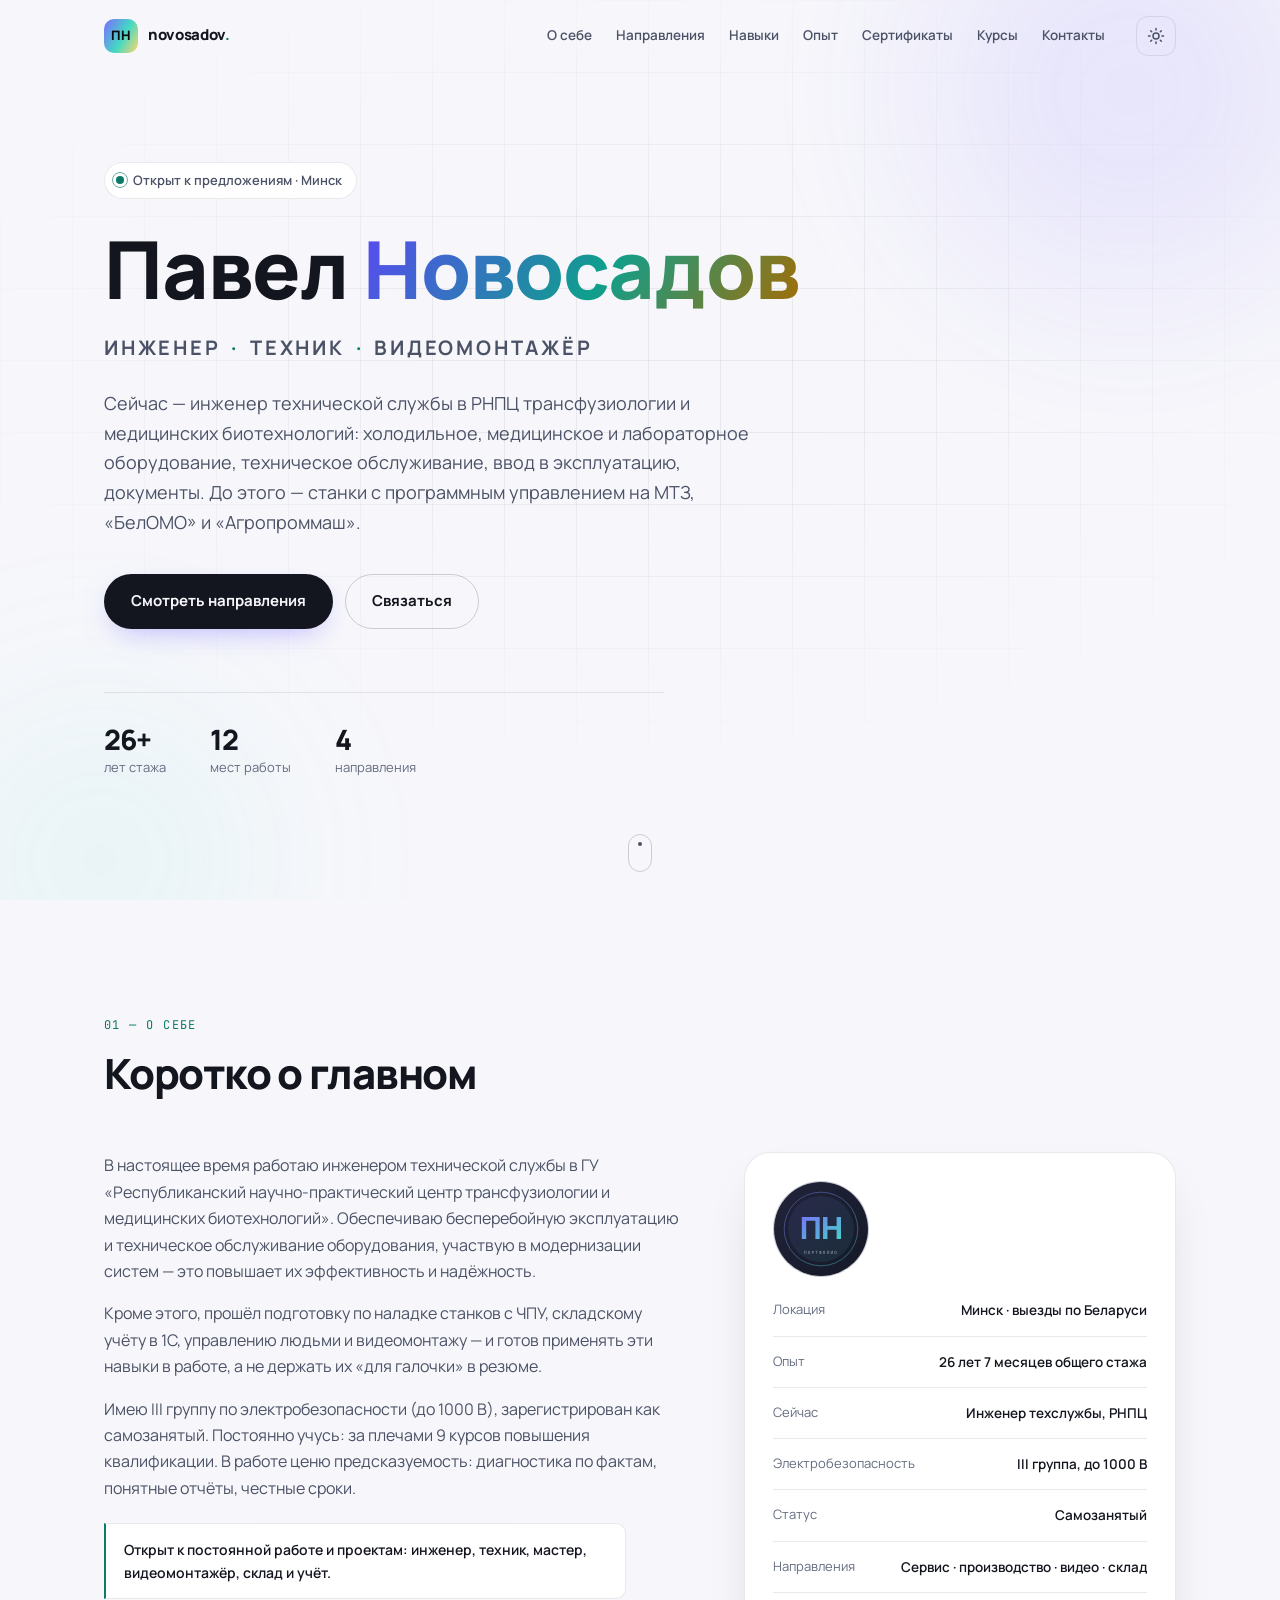
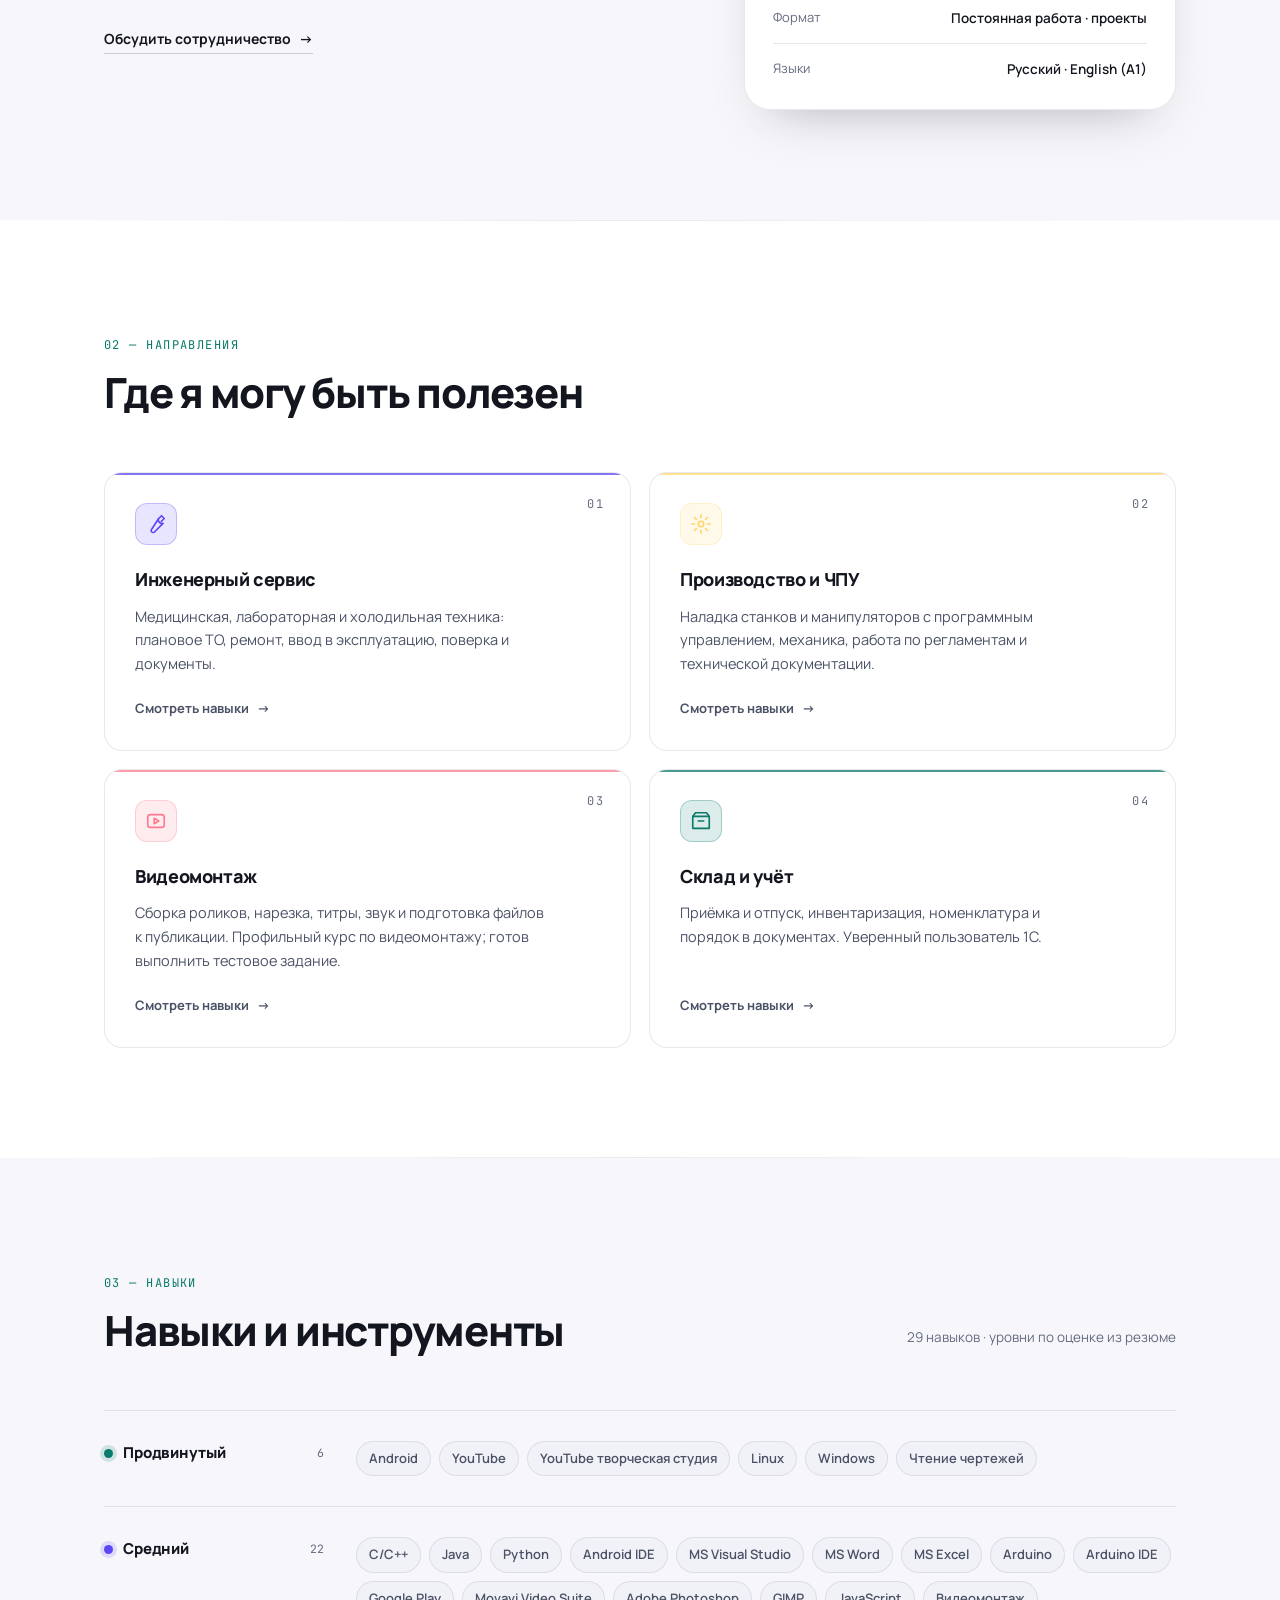
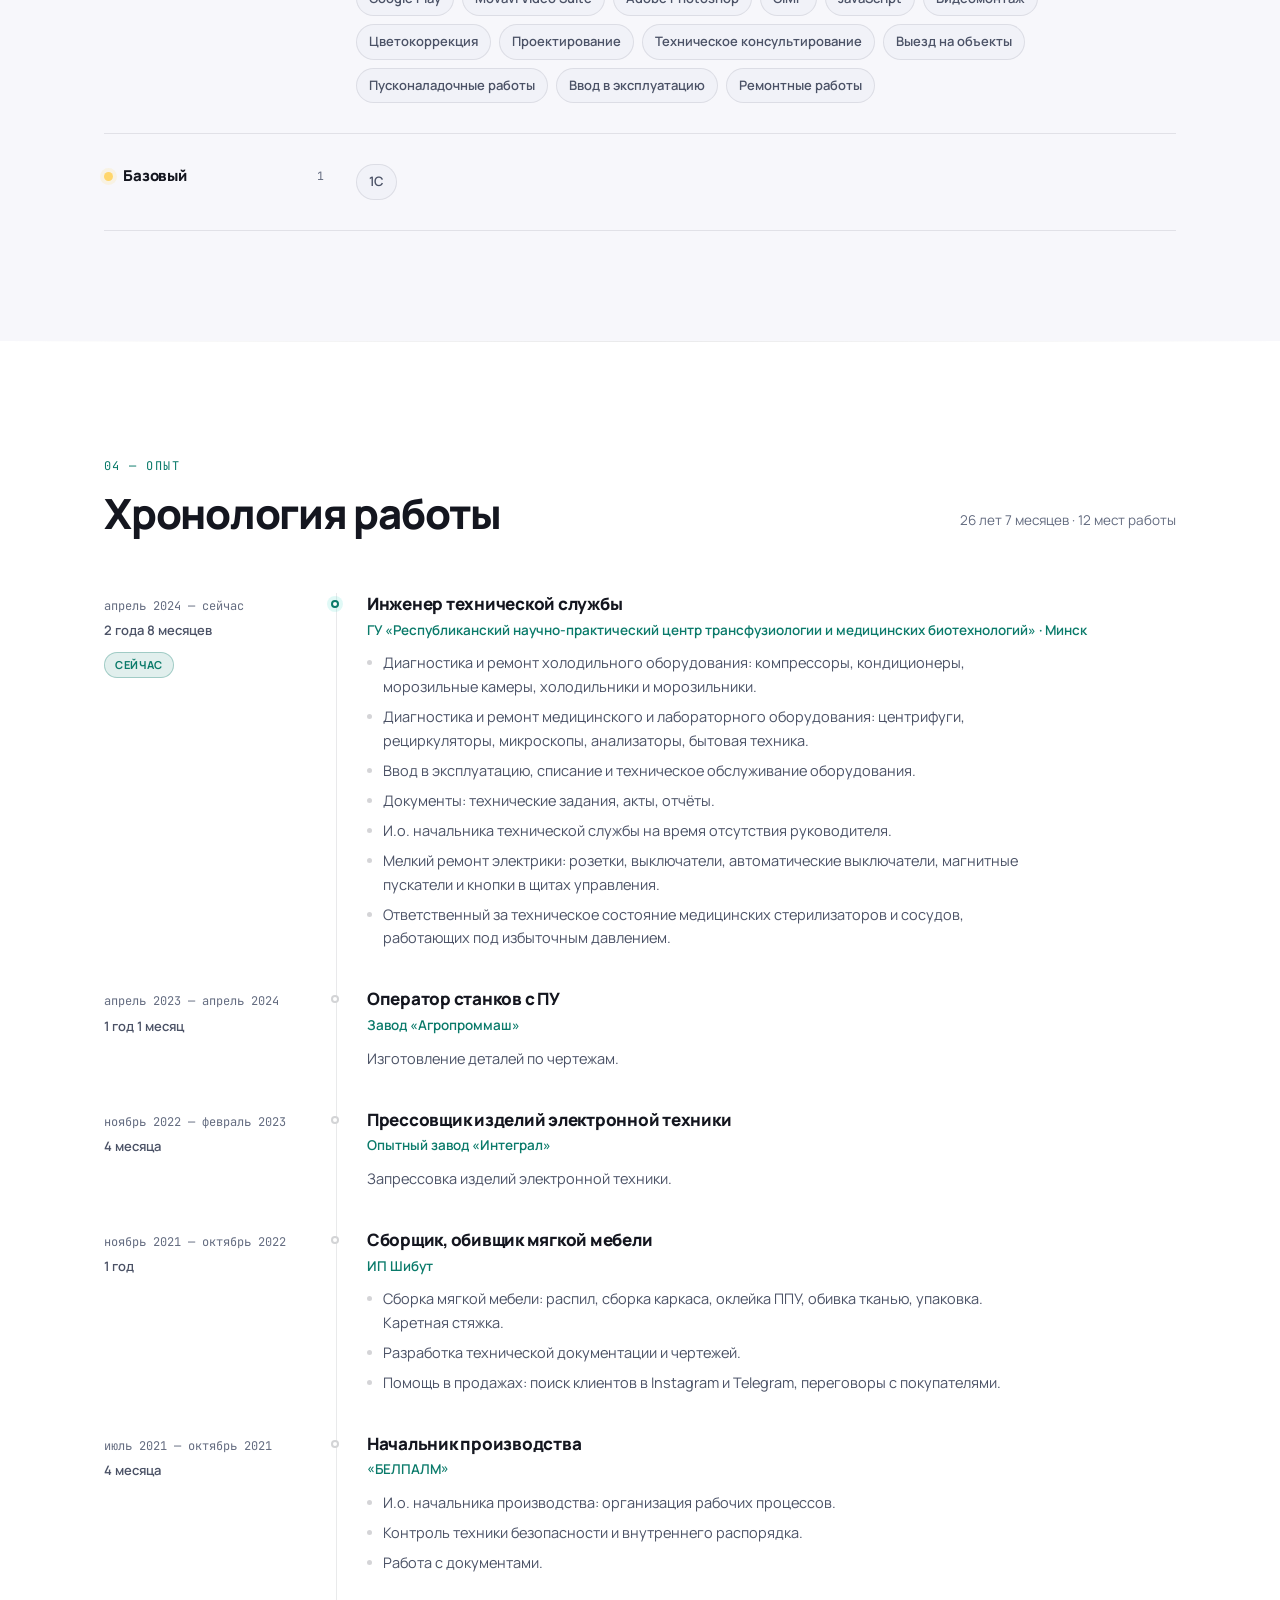
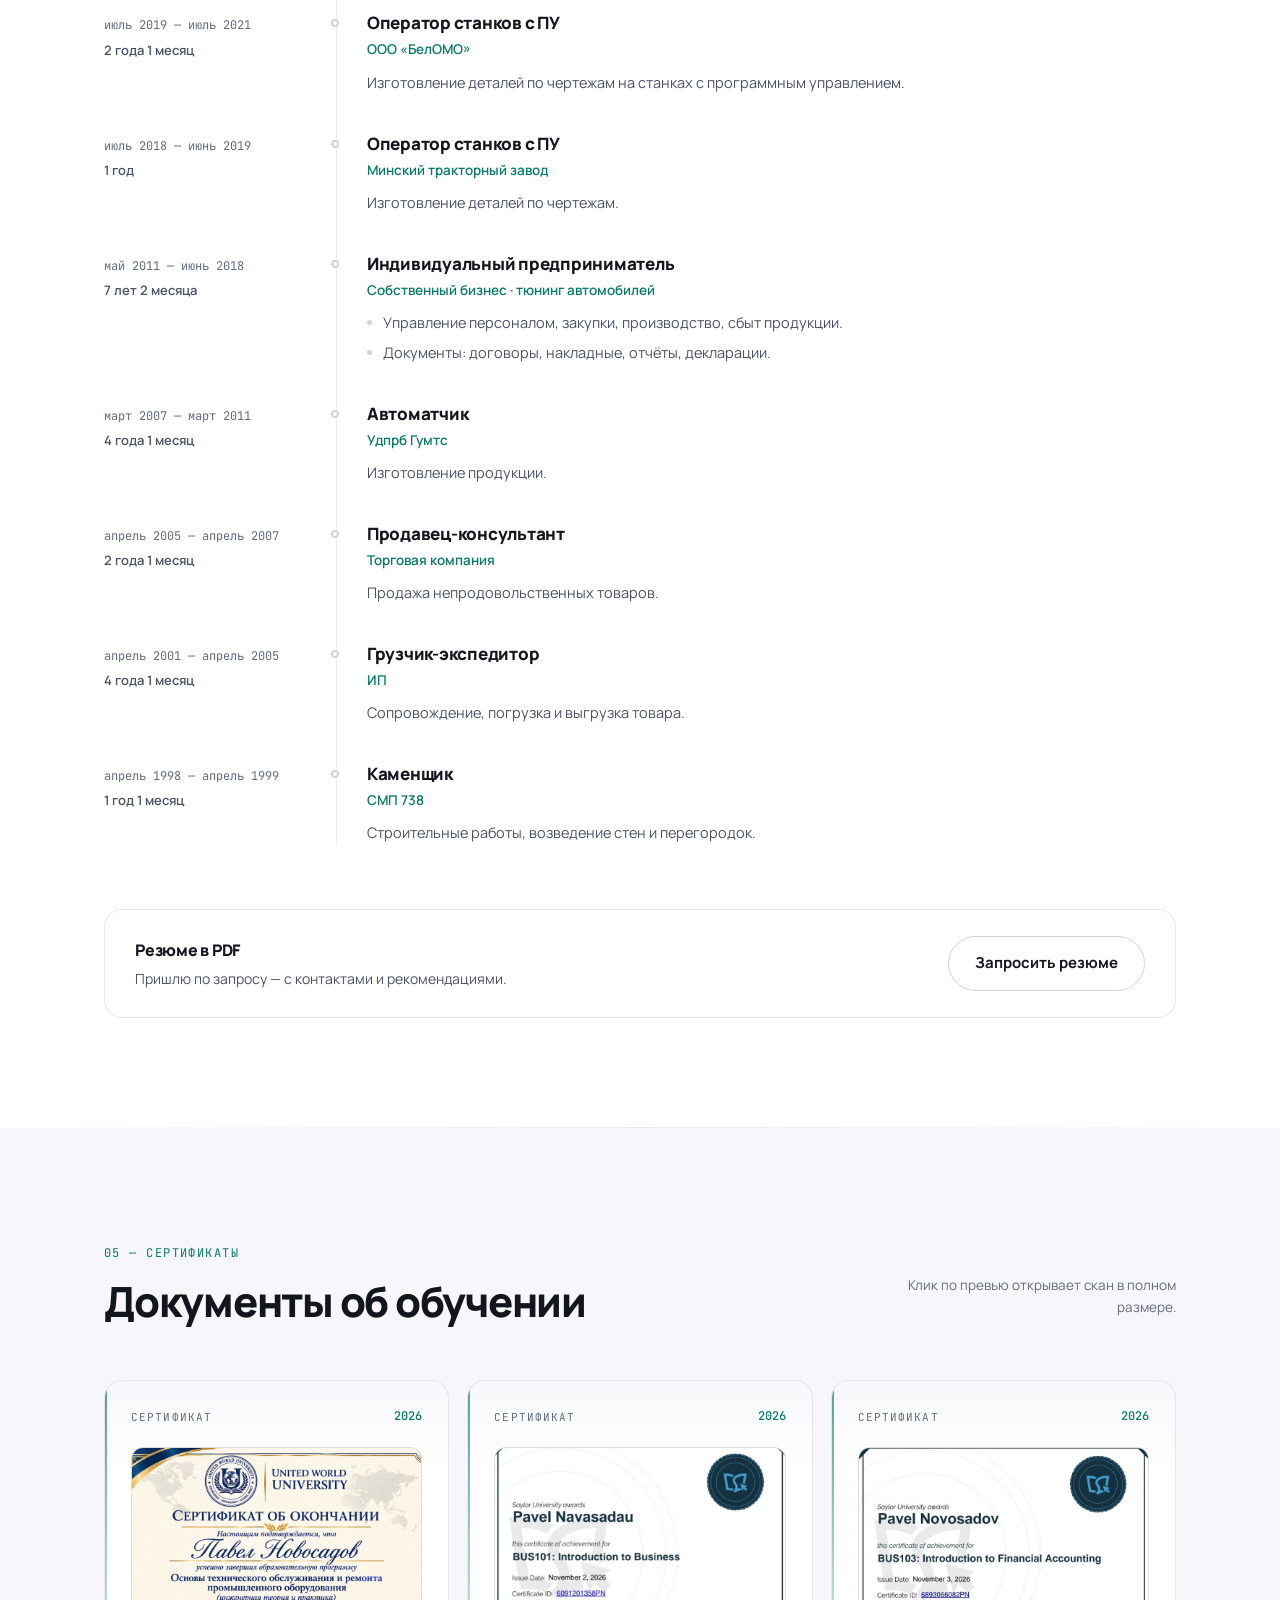
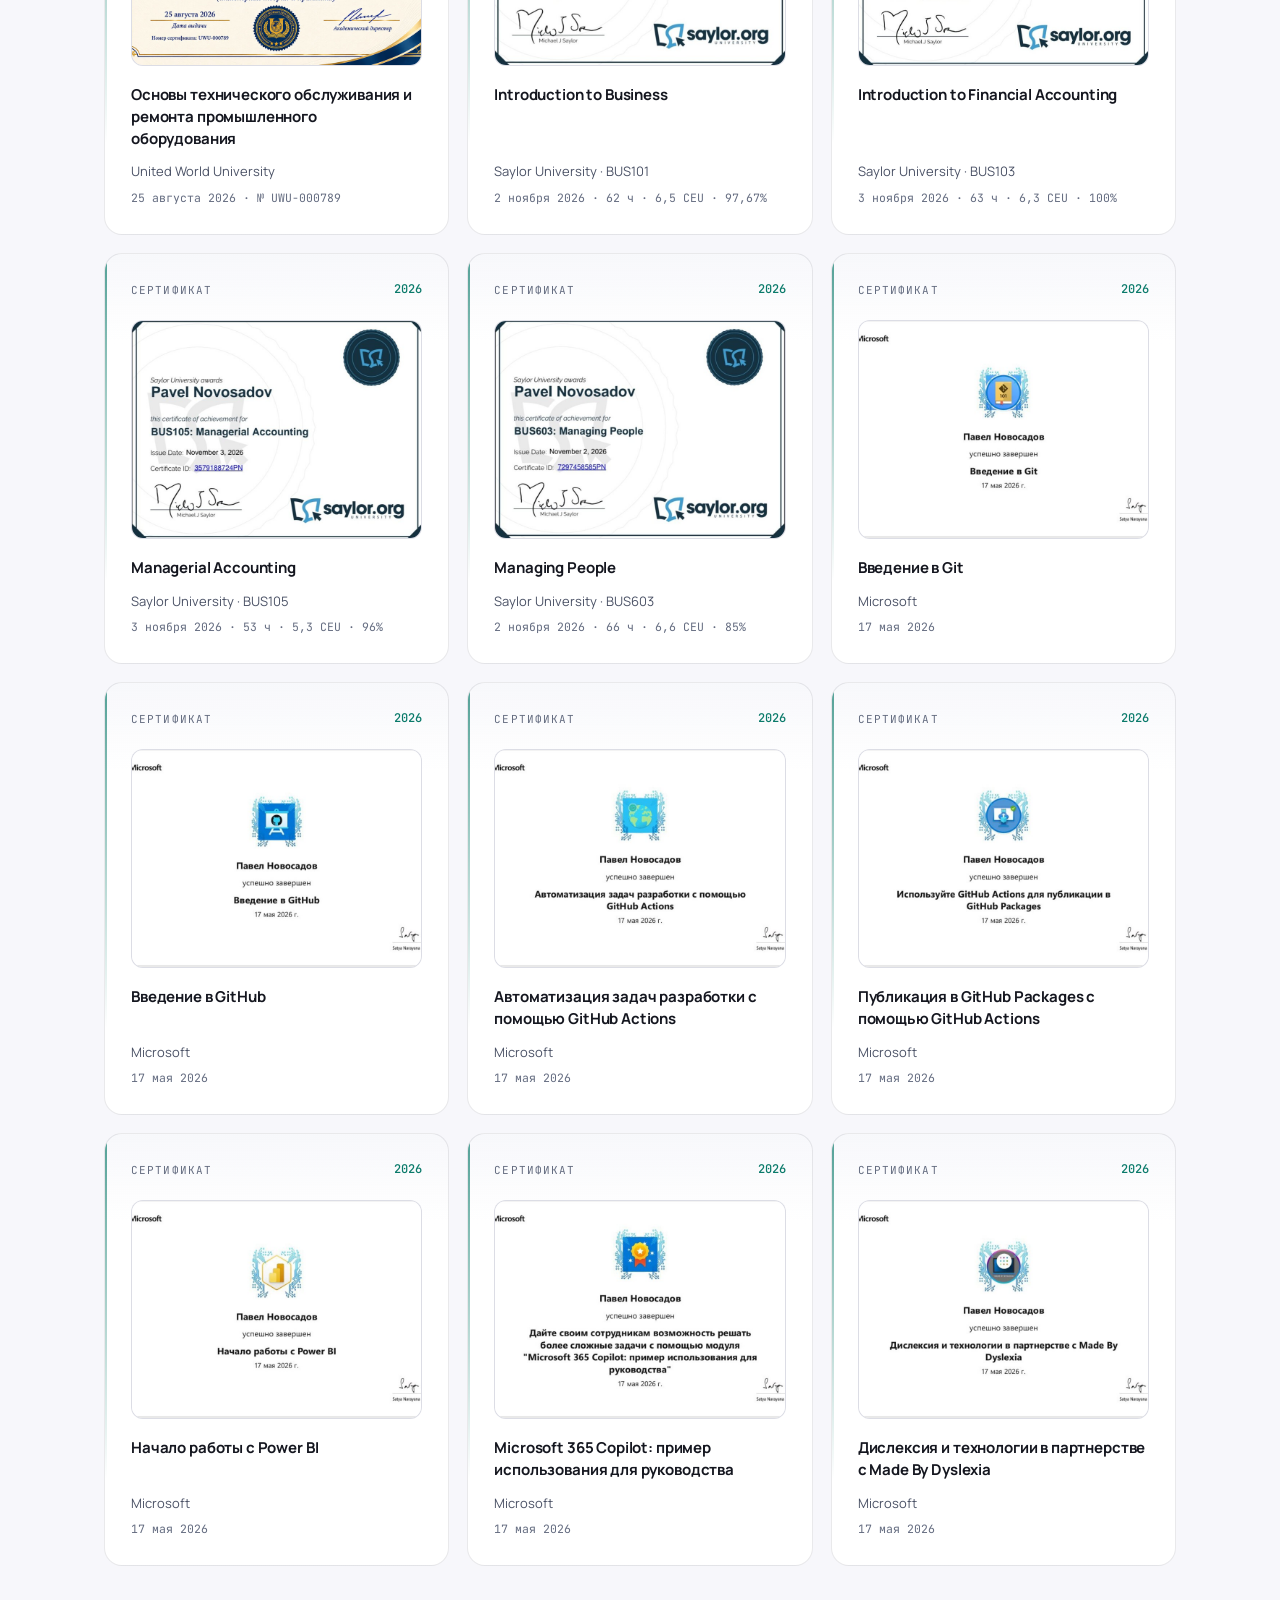
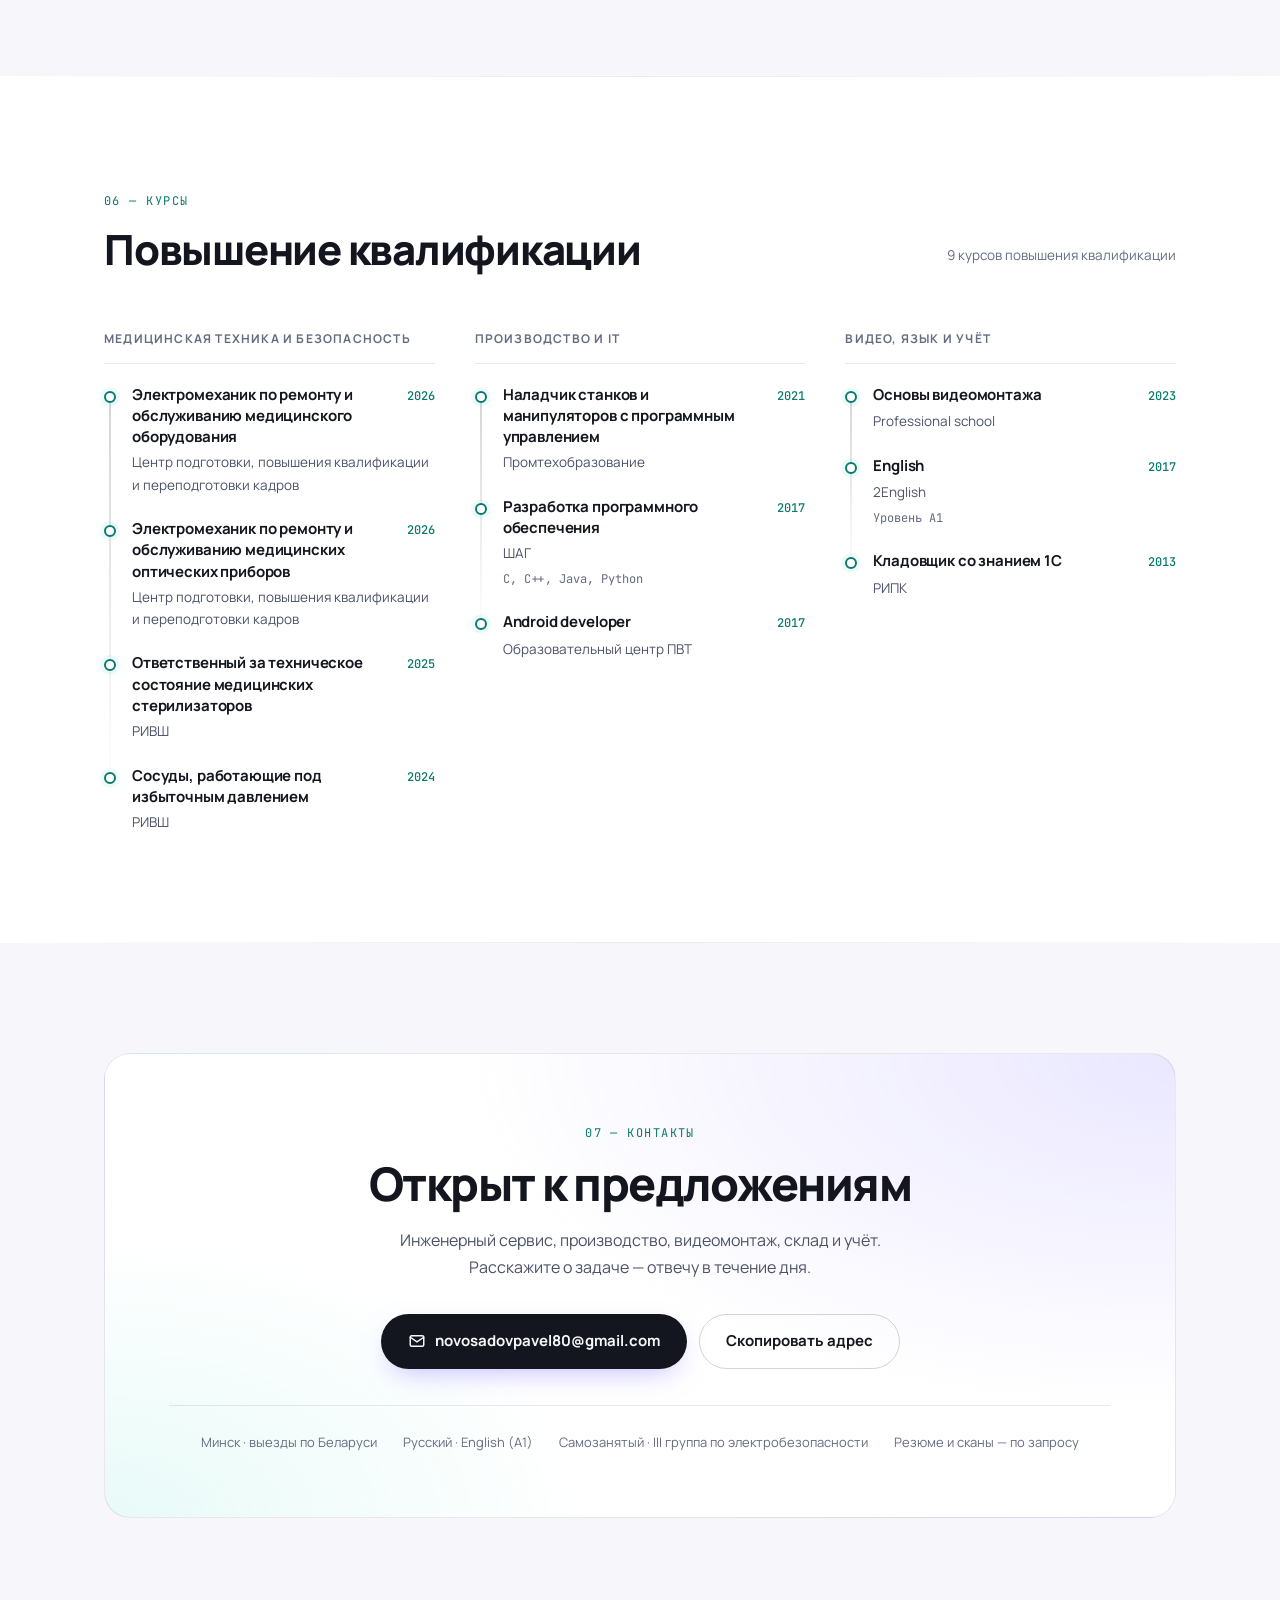
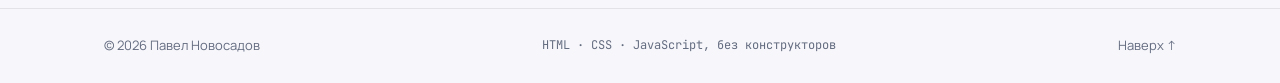
==== commit 065a44af: "feat: add full work history and resume-based skill levels - replace placeholder case studies with a " ====
--- a/index.html
+++ b/index.html
@@ -122,10 +122,10 @@
         </h1>
 
         <p class="hero__lead reveal" style="--delay: 120ms">
-          Семь лет работаю с медицинской и лабораторной техникой: обслуживание,
-          ремонт, метрология, документы. Есть подготовка по наладке станков с ЧПУ,
-          складскому учёту и видеомонтажу. Берусь за задачи, где нужно разобраться
-          в устройстве и навести порядок.
+          Сейчас — инженер технической службы в РНПЦ трансфузиологии и медицинских
+          биотехнологий: холодильное, медицинское и лабораторное оборудование,
+          техническое обслуживание, ввод в эксплуатацию, документы. До этого —
+          станки с программным управлением на МТЗ, «БелОМО» и «Агропроммаш».
         </p>
 
         <div class="hero__cta reveal" style="--delay: 180ms">
@@ -134,9 +134,9 @@
         </div>
 
         <ul class="hero__stats reveal" style="--delay: 240ms">
-          <li><strong>7+</strong><span>лет опыта</span></li>
-          <li><strong>400+</strong><span>единиц техники</span></li>
-          <li><strong>25</strong><span>организаций</span></li>
+          <li><strong>26+</strong><span>лет стажа</span></li>
+          <li><strong>12</strong><span>мест работы</span></li>
+          <li><strong>4</strong><span>направления</span></li>
         </ul>
       </div>
 
@@ -154,9 +154,11 @@
         <div class="about">
           <div class="about__text reveal">
             <p>
-              Меня зовут Павел Новосадов. Основной профиль — инженерный сервис:
-              медицинская, лабораторная и холодильная техника, плановое обслуживание,
-              ремонт, ввод в эксплуатацию и метрологический контроль.
+              В настоящее время работаю инженером технической службы в ГУ
+              «Республиканский научно-практический центр трансфузиологии
+              и медицинских биотехнологий». Обеспечиваю бесперебойную эксплуатацию
+              и техническое обслуживание оборудования, участвую в модернизации
+              систем — это повышает их эффективность и надёжность.
             </p>
             <p>
               Кроме этого, прошёл подготовку по наладке станков с ЧПУ, складскому
@@ -164,9 +166,10 @@
               навыки в работе, а не держать их «для галочки» в резюме.
             </p>
             <p>
-              В работе ценю предсказуемость: диагностика по фактам, понятные отчёты,
-              честные сроки. Если берусь — довожу до результата и оставляю после
-              себя порядок в документах.
+              Имею III группу по электробезопасности (до 1000 В), зарегистрирован
+              как самозанятый. Постоянно учусь: за плечами 9 курсов повышения
+              квалификации. В работе ценю предсказуемость: диагностика по фактам,
+              понятные отчёты, честные сроки.
             </p>
             <p class="about__note">
               Открыт к постоянной работе и проектам: инженер, техник, мастер,
@@ -181,8 +184,11 @@
             </div>
             <dl class="facts">
               <div><dt>Локация</dt><dd>Минск · выезды по Беларуси</dd></div>
-              <div><dt>Опыт</dt><dd>7 лет в технике и сервисе</dd></div>
-              <div><dt>Направления</dt><dd>Сервис · производство · видео</dd></div>
+              <div><dt>Опыт</dt><dd>26 лет 7 месяцев общего стажа</dd></div>
+              <div><dt>Сейчас</dt><dd>Инженер техслужбы, РНПЦ</dd></div>
+              <div><dt>Электробезопасность</dt><dd>III группа, до 1000 В</dd></div>
+              <div><dt>Статус</dt><dd>Самозанятый</dd></div>
+              <div><dt>Направления</dt><dd>Сервис · производство · видео · склад</dd></div>
               <div><dt>Формат</dt><dd>Постоянная работа · проекты</dd></div>
               <div><dt>Языки</dt><dd>Русский · English (A1)</dd></div>
             </dl>
@@ -210,7 +216,7 @@
               Медицинская, лабораторная и холодильная техника: плановое ТО,
               ремонт, ввод в эксплуатацию, поверка и документы.
             </p>
-            <a class="direction__link" href="#skills" data-filter="service">Смотреть навыки <span aria-hidden="true">→</span></a>
+            <a class="direction__link" href="#skills">Смотреть навыки <span aria-hidden="true">→</span></a>
           </article>
 
           <article class="direction reveal" data-track="production" style="--delay: 60ms">
@@ -223,7 +229,7 @@
               Наладка станков и манипуляторов с программным управлением, механика,
               работа по регламентам и технической документации.
             </p>
-            <a class="direction__link" href="#skills" data-filter="production">Смотреть навыки <span aria-hidden="true">→</span></a>
+            <a class="direction__link" href="#skills">Смотреть навыки <span aria-hidden="true">→</span></a>
           </article>
 
           <article class="direction reveal" data-track="video" style="--delay: 120ms">
@@ -237,7 +243,7 @@
               к публикации. Профильный курс по видеомонтажу; готов
               выполнить тестовое задание.
             </p>
-            <a class="direction__link" href="#skills" data-filter="video">Смотреть навыки <span aria-hidden="true">→</span></a>
+            <a class="direction__link" href="#skills">Смотреть навыки <span aria-hidden="true">→</span></a>
           </article>
 
           <article class="direction reveal" data-track="warehouse" style="--delay: 180ms">
@@ -250,7 +256,7 @@
               Приёмка и отпуск, инвентаризация, номенклатура и порядок
               в документах. Уверенный пользователь 1С.
             </p>
-            <a class="direction__link" href="#skills" data-filter="warehouse">Смотреть навыки <span aria-hidden="true">→</span></a>
+            <a class="direction__link" href="#skills">Смотреть навыки <span aria-hidden="true">→</span></a>
           </article>
         </div>
       </div>
@@ -259,88 +265,72 @@
     <!-- SKILLS -->
     <section class="section" id="skills">
       <div class="container">
-        <div class="section__head reveal">
-          <span class="section__kicker">03 — Навыки</span>
-          <h2 class="section__title">Чем я работаю</h2>
-        </div>
-
-        <div class="filters reveal" role="group" aria-label="Фильтр навыков по направлению">
-          <button class="filter is-active" type="button" data-skill-filter="all" aria-pressed="true">Все</button>
-          <button class="filter" type="button" data-skill-filter="service" aria-pressed="false">Сервис и техника</button>
-          <button class="filter" type="button" data-skill-filter="production" aria-pressed="false">Производство</button>
-          <button class="filter" type="button" data-skill-filter="video" aria-pressed="false">Видео</button>
-          <button class="filter" type="button" data-skill-filter="warehouse" aria-pressed="false">Склад и учёт</button>
-          <button class="filter" type="button" data-skill-filter="it" aria-pressed="false">IT</button>
-        </div>
-
-        <div class="skills" id="skills-grid">
-          <article class="skill-card reveal" data-track="service">
-            <h3>Медицинское оборудование</h3>
-            <ul class="tags">
-              <li>ТО</li><li>Ремонт</li><li>ПНР</li><li>Входной контроль</li>
+        <div class="section__head section__head--row reveal">
+          <div>
+            <span class="section__kicker">03 — Навыки</span>
+            <h2 class="section__title">Навыки и инструменты</h2>
+          </div>
+          <p class="section__note">29 навыков · уровни по оценке из резюме</p>
+        </div>
+
+        <div class="levels">
+          <article class="level reveal">
+            <header class="level__head">
+              <span class="level__dot" style="--level-color: var(--accent-2)"></span>
+              <h3 class="level__name">Продвинутый</h3>
+              <span class="level__count">6</span>
+            </header>
+            <ul class="tags level__tags">
+              <li>Android</li>
+              <li>YouTube</li>
+              <li>YouTube творческая студия</li>
+              <li>Linux</li>
+              <li>Windows</li>
+              <li>Чтение чертежей</li>
             </ul>
           </article>
 
-          <article class="skill-card reveal" data-track="service" style="--delay: 40ms">
-            <h3>Лабораторное оборудование</h3>
-            <ul class="tags">
-              <li>Центрифуги</li>
+          <article class="level reveal" style="--delay: 60ms">
+            <header class="level__head">
+              <span class="level__dot" style="--level-color: var(--accent)"></span>
+              <h3 class="level__name">Средний</h3>
+              <span class="level__count">22</span>
+            </header>
+            <ul class="tags level__tags">
+              <li>C/C++</li>
+              <li>Java</li>
+              <li>Python</li>
+              <li>Android IDE</li>
+              <li>MS Visual Studio</li>
+              <li>MS Word</li>
+              <li>MS Excel</li>
+              <li>Arduino</li>
+              <li>Arduino IDE</li>
+              <li>Google Play</li>
+              <li>Movavi Video Suite</li>
+              <li>Adobe Photoshop</li>
+              <li>GIMP</li>
+              <li>JavaScript</li>
+              <li>Видеомонтаж</li>
+              <li>Цветокоррекция</li>
+              <li>Проектирование</li>
+              <li>Техническое консультирование</li>
+              <li>Выезд на объекты</li>
+              <li>Пусконаладочные работы</li>
+              <li>Ввод в эксплуатацию</li>
+              <li>Ремонтные работы</li>
             </ul>
           </article>
 
-          <article class="skill-card reveal" data-track="service" style="--delay: 80ms">
-            <h3>Оборудование для производства лекарственных препаратов</h3>
-            <ul class="tags">
-              <li>Холодильное оборудование</li>
-              <li>Морозильное оборудование</li>
+          <article class="level reveal" style="--delay: 120ms">
+            <header class="level__head">
+              <span class="level__dot" style="--level-color: var(--accent-4)"></span>
+              <h3 class="level__name">Базовый</h3>
+              <span class="level__count">1</span>
+            </header>
+            <ul class="tags level__tags">
+              <li>1С</li>
             </ul>
-          </article>
-
-          <article class="skill-card reveal" data-track="service" style="--delay: 120ms">
-            <h3>Метрология и безопасность</h3>
-            <ul class="tags">
-              <li>Поверка</li><li>Калибровка</li><li>Электробезопасность</li>
-              <li>Дозиметрия</li><li>ПНР</li>
-            </ul>
-          </article>
-
-          <article class="skill-card reveal" data-track="service" style="--delay: 160ms">
-            <h3>Нормы и документация</h3>
-            <ul class="tags">
-              <li>ТР ЕАЭС 040/2016</li><li>ГОСТ ISO 13485</li><li>ГОСТ ISO 9001</li>
-              <li>Сервисные акты</li><li>Графики ТО</li><li>Формуляры</li>
-            </ul>
-          </article>
-
-          <article class="skill-card reveal" data-track="production" style="--delay: 200ms">
-            <h3>Производство и ЧПУ</h3>
-            <ul class="tags">
-              <li>Наладка станков</li><li>Программное управление</li>
-              <li>Механика</li><li>Техническая документация</li>
-            </ul>
-          </article>
-
-          <article class="skill-card reveal" data-track="video" style="--delay: 240ms">
-            <h3>Видеомонтаж</h3>
-            <ul class="tags">
-              <li>Монтаж</li><li>Нарезка</li><li>Титры</li><li>Звук</li><li>Экспорт</li>
-            </ul>
-          </article>
-
-          <article class="skill-card reveal" data-track="warehouse" style="--delay: 280ms">
-            <h3>Склад и учёт</h3>
-            <ul class="tags">
-              <li>1С</li><li>Приёмка и отпуск</li><li>Инвентаризация</li>
-              <li>Номенклатура</li>
-            </ul>
-          </article>
-
-          <article class="skill-card reveal" data-track="it" style="--delay: 320ms">
-            <h3>Программирование</h3>
-            <ul class="tags">
-              <li>C</li><li>C++</li><li>Java</li><li>Python</li><li>Android</li>
-            </ul>
-            <p class="skill-card__note">Учебные проекты, база из курсов 2017 года.</p>
           </article>
         </div>
       </div>
@@ -349,50 +339,184 @@
     <!-- EXPERIENCE -->
     <section class="section section--alt" id="experience">
       <div class="container">
-        <div class="section__head reveal">
-          <span class="section__kicker">04 — Опыт</span>
-          <h2 class="section__title">Из практики</h2>
-        </div>
-
-        <div class="projects">
-          <article class="project reveal">
-            <a class="project__media" href="#contact" aria-label="Обсудить обслуживание парка ИВЛ">
-              <img src="assets/img/project-ventilator.svg" alt="Схема обслуживания парка аппаратов искусственной вентиляции лёгких" loading="lazy" />
-            </a>
-            <div class="project__body">
-              <div class="project__meta"><span>2023</span> · <span>Сервисное обслуживание</span></div>
-              <h3 class="project__title">Парк ИВЛ: плановое ТО</h3>
-              <p class="project__desc">
-                Взял на обслуживание 60 аппаратов ИВЛ в двух клиниках: регламентные
-                работы, замена расходных материалов, история по каждой единице.
-                Снизил внеплановые простои на 40%.
-              </p>
-              <ul class="tags tags--sm"><li>Медтехника</li><li>Регламент ТО</li><li>Учёт техники</li></ul>
-            </div>
-          </article>
-
-          <article class="project project--reverse reveal" style="--delay: 60ms">
-            <a class="project__media" href="#contact" aria-label="Обсудить входной контроль лабораторного оборудования">
-              <img src="assets/img/project-lab.svg" alt="Схема лабораторного оборудования и поверки" loading="lazy" />
-            </a>
-            <div class="project__body">
-              <div class="project__meta"><span>2022</span> · <span>Метрология</span></div>
-              <h3 class="project__title">Лаборатория: входной контроль</h3>
-              <p class="project__desc">
-                Проверил и ввёл в эксплуатацию 35 единиц лабораторного оборудования,
-                оформил паспорта и графики поверки, наладил учёт. Аккредитация
-                лаборатории прошла без замечаний по технической части.
-              </p>
-              <ul class="tags tags--sm"><li>Лабораторное оборудование</li><li>Поверка</li><li>Документация</li></ul>
-            </div>
-          </article>
-        </div>
-
-        <!-- WORK_HISTORY: сюда добавим хронологию мест работы, когда будут данные -->
+        <div class="section__head section__head--row reveal">
+          <div>
+            <span class="section__kicker">04 — Опыт</span>
+            <h2 class="section__title">Хронология работы</h2>
+          </div>
+          <p class="section__note">26 лет 7 месяцев · 12 мест работы</p>
+        </div>
+
+        <ol class="work">
+          <li class="work__item work__item--current reveal">
+            <div class="work__side">
+              <span class="work__dates">апрель 2024 — сейчас</span>
+              <span class="work__dur">2 года 8 месяцев</span>
+              <span class="work__now">сейчас</span>
+            </div>
+            <div class="work__body">
+              <h3 class="work__role">Инженер технической службы</h3>
+              <p class="work__org">ГУ «Республиканский научно-практический центр трансфузиологии и медицинских биотехнологий» · Минск</p>
+              <ul class="work__list">
+                <li>Диагностика и ремонт холодильного оборудования: компрессоры, кондиционеры, морозильные камеры, холодильники и морозильники.</li>
+                <li>Диагностика и ремонт медицинского и лабораторного оборудования: центрифуги, рециркуляторы, микроскопы, анализаторы, бытовая техника.</li>
+                <li>Ввод в эксплуатацию, списание и техническое обслуживание оборудования.</li>
+                <li>Документы: технические задания, акты, отчёты.</li>
+                <li>И.о. начальника технической службы на время отсутствия руководителя.</li>
+                <li>Мелкий ремонт электрики: розетки, выключатели, автоматические выключатели, магнитные пускатели и кнопки в щитах управления.</li>
+                <li>Ответственный за техническое состояние медицинских стерилизаторов и сосудов, работающих под избыточным давлением.</li>
+              </ul>
+            </div>
+          </li>
+
+          <li class="work__item reveal">
+            <div class="work__side">
+              <span class="work__dates">апрель 2023 — апрель 2024</span>
+              <span class="work__dur">1 год 1 месяц</span>
+            </div>
+            <div class="work__body">
+              <h3 class="work__role">Оператор станков с ПУ</h3>
+              <p class="work__org">Завод «Агропроммаш»</p>
+              <p class="work__desc">Изготовление деталей по чертежам.</p>
+            </div>
+          </li>
+
+          <li class="work__item reveal">
+            <div class="work__side">
+              <span class="work__dates">ноябрь 2022 — февраль 2023</span>
+              <span class="work__dur">4 месяца</span>
+            </div>
+            <div class="work__body">
+              <h3 class="work__role">Прессовщик изделий электронной техники</h3>
+              <p class="work__org">Опытный завод «Интеграл»</p>
+              <p class="work__desc">Запрессовка изделий электронной техники.</p>
+            </div>
+          </li>
+
+          <li class="work__item reveal">
+            <div class="work__side">
+              <span class="work__dates">ноябрь 2021 — октябрь 2022</span>
+              <span class="work__dur">1 год</span>
+            </div>
+            <div class="work__body">
+              <h3 class="work__role">Сборщик, обивщик мягкой мебели</h3>
+              <p class="work__org">ИП Шибут</p>
+              <ul class="work__list">
+                <li>Сборка мягкой мебели: распил, сборка каркаса, оклейка ППУ, обивка тканью, упаковка. Каретная стяжка.</li>
+                <li>Разработка технической документации и чертежей.</li>
+                <li>Помощь в продажах: поиск клиентов в Instagram и Telegram, переговоры с покупателями.</li>
+              </ul>
+            </div>
+          </li>
+
+          <li class="work__item reveal">
+            <div class="work__side">
+              <span class="work__dates">июль 2021 — октябрь 2021</span>
+              <span class="work__dur">4 месяца</span>
+            </div>
+            <div class="work__body">
+              <h3 class="work__role">Начальник производства</h3>
+              <p class="work__org">«БЕЛПАЛМ»</p>
+              <ul class="work__list">
+                <li>И.о. начальника производства: организация рабочих процессов.</li>
+                <li>Контроль техники безопасности и внутреннего распорядка.</li>
+                <li>Работа с документами.</li>
+              </ul>
+            </div>
+          </li>
+
+          <li class="work__item reveal">
+            <div class="work__side">
+              <span class="work__dates">июль 2019 — июль 2021</span>
+              <span class="work__dur">2 года 1 месяц</span>
+            </div>
+            <div class="work__body">
+              <h3 class="work__role">Оператор станков с ПУ</h3>
+              <p class="work__org">ООО «БелОМО»</p>
+              <p class="work__desc">Изготовление деталей по чертежам на станках с программным управлением.</p>
+            </div>
+          </li>
+
+          <li class="work__item reveal">
+            <div class="work__side">
+              <span class="work__dates">июль 2018 — июнь 2019</span>
+              <span class="work__dur">1 год</span>
+            </div>
+            <div class="work__body">
+              <h3 class="work__role">Оператор станков с ПУ</h3>
+              <p class="work__org">Минский тракторный завод</p>
+              <p class="work__desc">Изготовление деталей по чертежам.</p>
+            </div>
+          </li>
+
+          <li class="work__item reveal">
+            <div class="work__side">
+              <span class="work__dates">май 2011 — июнь 2018</span>
+              <span class="work__dur">7 лет 2 месяца</span>
+            </div>
+            <div class="work__body">
+              <h3 class="work__role">Индивидуальный предприниматель</h3>
+              <p class="work__org">Собственный бизнес · тюнинг автомобилей</p>
+              <ul class="work__list">
+                <li>Управление персоналом, закупки, производство, сбыт продукции.</li>
+                <li>Документы: договоры, накладные, отчёты, декларации.</li>
+              </ul>
+            </div>
+          </li>
+
+          <li class="work__item reveal">
+            <div class="work__side">
+              <span class="work__dates">март 2007 — март 2011</span>
+              <span class="work__dur">4 года 1 месяц</span>
+            </div>
+            <div class="work__body">
+              <h3 class="work__role">Автоматчик</h3>
+              <p class="work__org">Удпрб Гумтс</p>
+              <p class="work__desc">Изготовление продукции.</p>
+            </div>
+          </li>
+
+          <li class="work__item reveal">
+            <div class="work__side">
+              <span class="work__dates">апрель 2005 — апрель 2007</span>
+              <span class="work__dur">2 года 1 месяц</span>
+            </div>
+            <div class="work__body">
+              <h3 class="work__role">Продавец-консультант</h3>
+              <p class="work__org">Торговая компания</p>
+              <p class="work__desc">Продажа непродовольственных товаров.</p>
+            </div>
+          </li>
+
+          <li class="work__item reveal">
+            <div class="work__side">
+              <span class="work__dates">апрель 2001 — апрель 2005</span>
+              <span class="work__dur">4 года 1 месяц</span>
+            </div>
+            <div class="work__body">
+              <h3 class="work__role">Грузчик-экспедитор</h3>
+              <p class="work__org">ИП</p>
+              <p class="work__desc">Сопровождение, погрузка и выгрузка товара.</p>
+            </div>
+          </li>
+
+          <li class="work__item reveal">
+            <div class="work__side">
+              <span class="work__dates">апрель 1998 — апрель 1999</span>
+              <span class="work__dur">1 год 1 месяц</span>
+            </div>
+            <div class="work__body">
+              <h3 class="work__role">Каменщик</h3>
+              <p class="work__org">СМП 738</p>
+              <p class="work__desc">Строительные работы, возведение стен и перегородок.</p>
+            </div>
+          </li>
+        </ol>
+
         <div class="experience__note reveal">
           <div>
-            <h3>Полная хронология мест работы</h3>
-            <p>В резюме: все должности, периоды и задачи. Пришлю по запросу.</p>
+            <h3>Резюме в PDF</h3>
+            <p>Пришлю по запросу — с контактами и рекомендациями.</p>
           </div>
           <a class="btn btn--ghost" href="mailto:novosadovpavel80@gmail.com?subject=%D0%97%D0%B0%D0%BF%D1%80%D0%BE%D1%81%20%D1%80%D0%B5%D0%B7%D1%8E%D0%BC%D0%B5">Запросить резюме</a>
         </div>
@@ -573,9 +697,12 @@
     <!-- EDUCATION -->
     <section class="section section--alt" id="education">
       <div class="container">
-        <div class="section__head reveal">
-          <span class="section__kicker">06 — Курсы</span>
-          <h2 class="section__title">Повышение квалификации</h2>
+        <div class="section__head section__head--row reveal">
+          <div>
+            <span class="section__kicker">06 — Курсы</span>
+            <h2 class="section__title">Повышение квалификации</h2>
+          </div>
+          <p class="section__note">9 курсов повышения квалификации</p>
         </div>
 
         <div class="edu">
@@ -701,6 +828,7 @@
           <ul class="contact__meta">
             <li>Минск · выезды по Беларуси</li>
             <li>Русский · English (A1)</li>
+            <li>Самозанятый · III группа по электробезопасности</li>
             <li>Резюме и сканы — по запросу</li>
           </ul>
         </div>
--- a/assets/css/style.css
+++ b/assets/css/style.css
@@ -665,73 +665,42 @@
 [data-track="warehouse"] { --track-color: var(--accent-2); }
 [data-track="it"] { --track-color: var(--accent-5); }
 
-/* ---------- Filters ---------- */
-.filters {
-  display: flex;
-  flex-wrap: wrap;
-  gap: 8px;
-  margin-bottom: 30px;
-}
-.filter {
-  padding: 9px 16px;
-  font-size: 13.5px;
-  font-weight: 600;
-  color: var(--text-muted);
-  background: var(--surface);
-  border: 1px solid var(--border);
-  border-radius: 999px;
-  transition: color 0.25s, background-color 0.25s, border-color 0.25s, transform 0.2s;
-}
-.filter:hover { color: var(--text); border-color: var(--border-strong); }
-.filter:active { transform: scale(0.97); }
-.filter.is-active {
-  color: var(--bg);
-  background: var(--text);
-  border-color: var(--text);
-}
-
-/* ---------- Skills ---------- */
-.skills {
+/* ---------- Skill levels ---------- */
+.levels { display: grid; }
+
+.level {
   display: grid;
-  grid-template-columns: repeat(3, 1fr);
-  gap: 18px;
-}
-.skill-card {
-  position: relative;
-  padding: 26px;
-  background: var(--surface);
-  border: 1px solid var(--border);
-  border-radius: var(--radius);
-  transition: transform 0.35s var(--ease), border-color 0.3s, box-shadow 0.35s;
-}
-.skill-card::before {
-  content: "";
-  position: absolute;
-  top: -1px;
-  left: 26px;
-  width: 34px;
-  height: 2px;
-  border-radius: 2px;
-  background: var(--track-color, var(--accent));
-  opacity: 0.85;
-}
-.skill-card:hover {
-  transform: translateY(-4px);
-  border-color: var(--border-strong);
-  box-shadow: var(--shadow);
-}
-.skill-card h3 {
+  grid-template-columns: 220px minmax(0, 1fr);
+  gap: 32px;
+  align-items: start;
+  padding: 30px 0;
+  border-top: 1px solid var(--border);
+}
+.level:last-child { border-bottom: 1px solid var(--border); }
+
+.level__head { display: flex; align-items: center; gap: 10px; }
+.level__dot {
+  width: 9px;
+  height: 9px;
+  flex-shrink: 0;
+  border-radius: 50%;
+  background: var(--level-color, var(--accent));
+  box-shadow: 0 0 0 4px color-mix(in srgb, var(--level-color, var(--accent)) 16%, transparent);
+}
+.level__name {
   font-size: 15px;
-  font-weight: 700;
-  margin-bottom: 18px;
+  font-weight: 800;
   letter-spacing: -0.01em;
-  line-height: 1.4;
-}
-.skill-card__note {
-  margin-top: 14px;
-  font-size: 12.5px;
+}
+.level__count {
+  margin-left: auto;
+  font-family: var(--font-mono);
+  font-size: 11.5px;
   color: var(--text-dim);
 }
+.level__tags { gap: 8px; }
+.level__tags li { padding: 7px 13px; }
+.level__tags li:hover { color: var(--text); border-color: var(--border-strong); }
 
 .tags { display: flex; flex-wrap: wrap; gap: 8px; }
 .tags li {
@@ -744,65 +713,115 @@
   border-radius: 999px;
   transition: color 0.25s, border-color 0.25s;
 }
-.skill-card:hover .tags li { color: var(--text); border-color: var(--border-strong); }
 .tags--sm li { font-size: 12px; padding: 4px 10px; }
 
 /* ---------- Experience ---------- */
-.projects { display: grid; gap: 68px; }
-
-.project {
+.work {
   display: grid;
-  grid-template-columns: 1.05fr 0.95fr;
-  gap: 48px;
-  align-items: center;
-}
-.project--reverse .project__media { order: 2; }
-
-.project__media {
-  position: relative;
+  margin: 0;
+  padding: 0;
+  list-style: none;
+}
+
+.work__item {
+  display: grid;
+  grid-template-columns: 232px minmax(0, 1fr);
+}
+
+.work__side { padding: 4px 20px 38px 0; }
+
+.work__dates {
   display: block;
-  border-radius: var(--radius-lg);
-  overflow: hidden;
-  border: 1px solid var(--border);
-  background: var(--surface);
-  aspect-ratio: 16 / 10;
-  transition: transform 0.45s var(--ease), border-color 0.3s, box-shadow 0.45s;
-}
-.project__media::after {
-  content: "";
-  position: absolute;
-  inset: 0;
-  background: linear-gradient(180deg, transparent 55%, rgba(10, 11, 16, 0.35));
-  opacity: 0;
-  transition: opacity 0.4s;
-}
-.project__media img { width: 100%; height: 100%; object-fit: cover; }
-.project__media:hover {
-  transform: translateY(-5px);
-  border-color: var(--border-strong);
-  box-shadow: var(--shadow);
-}
-.project__media:hover::after { opacity: 1; }
-
-.project__meta {
   font-family: var(--font-mono);
   font-size: 12px;
+  line-height: 1.6;
+  white-space: nowrap;
+  color: var(--text-dim);
+}
+.work__dur {
+  display: block;
+  margin-top: 4px;
+  font-size: 13px;
+  font-weight: 600;
+  color: var(--text-muted);
+}
+.work__now {
+  display: inline-flex;
+  align-items: center;
+  margin-top: 10px;
+  padding: 3px 10px;
+  font-size: 11px;
+  font-weight: 700;
   letter-spacing: 0.06em;
   text-transform: uppercase;
-  color: var(--text-dim);
-  margin-bottom: 12px;
-}
-.project__title {
-  font-size: clamp(1.3rem, 2.6vw, 1.7rem);
+  color: var(--accent-2);
+  background: color-mix(in srgb, var(--accent-2) 12%, transparent);
+  border: 1px solid color-mix(in srgb, var(--accent-2) 30%, transparent);
+  border-radius: 999px;
+}
+
+.work__body {
+  position: relative;
+  padding: 0 0 38px 30px;
+  border-left: 1px solid var(--border);
+}
+.work__body::before {
+  content: "";
+  position: absolute;
+  top: 7px;
+  left: -6px;
+  width: 8px;
+  height: 8px;
+  border-radius: 50%;
+  background: var(--bg-alt);
+  border: 2px solid var(--border-strong);
+}
+.work__item--current .work__body::before {
+  border-color: var(--accent-2);
+  box-shadow: 0 0 0 4px rgba(67, 217, 196, 0.16);
+}
+.work__item:last-child .work__side,
+.work__item:last-child .work__body { padding-bottom: 0; }
+
+.work__role {
+  font-size: 17px;
   font-weight: 800;
-  letter-spacing: -0.025em;
-  margin-bottom: 12px;
-}
-.project__desc {
-  color: var(--text-muted);
-  font-size: 15px;
-  max-width: 46ch;
-  margin-bottom: 18px;
+  letter-spacing: -0.015em;
+  line-height: 1.35;
+}
+.work__org {
+  margin-top: 3px;
+  font-size: 13.5px;
+  font-weight: 600;
+  color: var(--accent-2);
+}
+.work__desc {
+  max-width: 62ch;
+  margin-top: 10px;
+  font-size: 14.5px;
+  color: var(--text-muted);
+}
+.work__list {
+  display: grid;
+  gap: 6px;
+  max-width: 68ch;
+  margin-top: 10px;
+}
+.work__list li {
+  position: relative;
+  padding-left: 16px;
+  font-size: 14.5px;
+  color: var(--text-muted);
+}
+.work__list li::before {
+  content: "";
+  position: absolute;
+  top: 0.62em;
+  left: 0;
+  width: 5px;
+  height: 5px;
+  border-radius: 50%;
+  background: var(--border-strong);
 }
 
 .experience__note {
@@ -1065,7 +1084,6 @@
 
 /* ---------- Responsive ---------- */
 @media (max-width: 1040px) {
-  .skills { grid-template-columns: repeat(2, 1fr); }
   .certs { grid-template-columns: repeat(2, 1fr); }
   .edu { grid-template-columns: repeat(2, 1fr); }
 }
@@ -1093,25 +1111,30 @@
 @media (max-width: 900px) {
   .about { grid-template-columns: 1fr; gap: 36px; }
   .directions { grid-template-columns: 1fr; }
-  .project,
-  .project--reverse .project__media {
-    grid-template-columns: 1fr;
-    order: 0;
+  .work__item { grid-template-columns: 1fr; }
+  .work__side {
+    display: flex;
+    flex-wrap: wrap;
+    align-items: baseline;
+    gap: 4px 14px;
+    padding: 0 0 10px;
   }
-  .projects { gap: 56px; }
+  .work__dates,
+  .work__dur,
+  .work__now { margin-top: 0; }
+  .work__body { padding-left: 22px; }
   .section { padding: 84px 0; }
   .section__head--row { align-items: flex-start; flex-direction: column; gap: 16px; }
   .section__note { text-align: left; padding-bottom: 0; }
 }
 
 @media (max-width: 720px) {
-  .skills { grid-template-columns: 1fr; }
+  .level { grid-template-columns: 1fr; gap: 14px; }
   .certs { grid-template-columns: 1fr; }
   .edu { grid-template-columns: 1fr; gap: 40px; }
   .hero__stats { gap: 28px; margin-top: 48px; }
   .hero { min-height: auto; padding-bottom: 72px; }
   .scroll-hint { display: none; }
-  .project__desc { max-width: none; }
   .experience__note { padding: 22px; }
 }
 
@@ -1138,7 +1161,7 @@
 
 /* ---------- Print ---------- */
 @media print {
-  .header, .scroll-hint, .cursor-glow, .hero__bg, .filters, .section__cta { display: none; }
+  .header, .scroll-hint, .cursor-glow, .hero__bg, .section__cta { display: none; }
   body { background: #fff; color: #000; }
   .section { padding: 24px 0; }
   .reveal { opacity: 1; transform: none; }
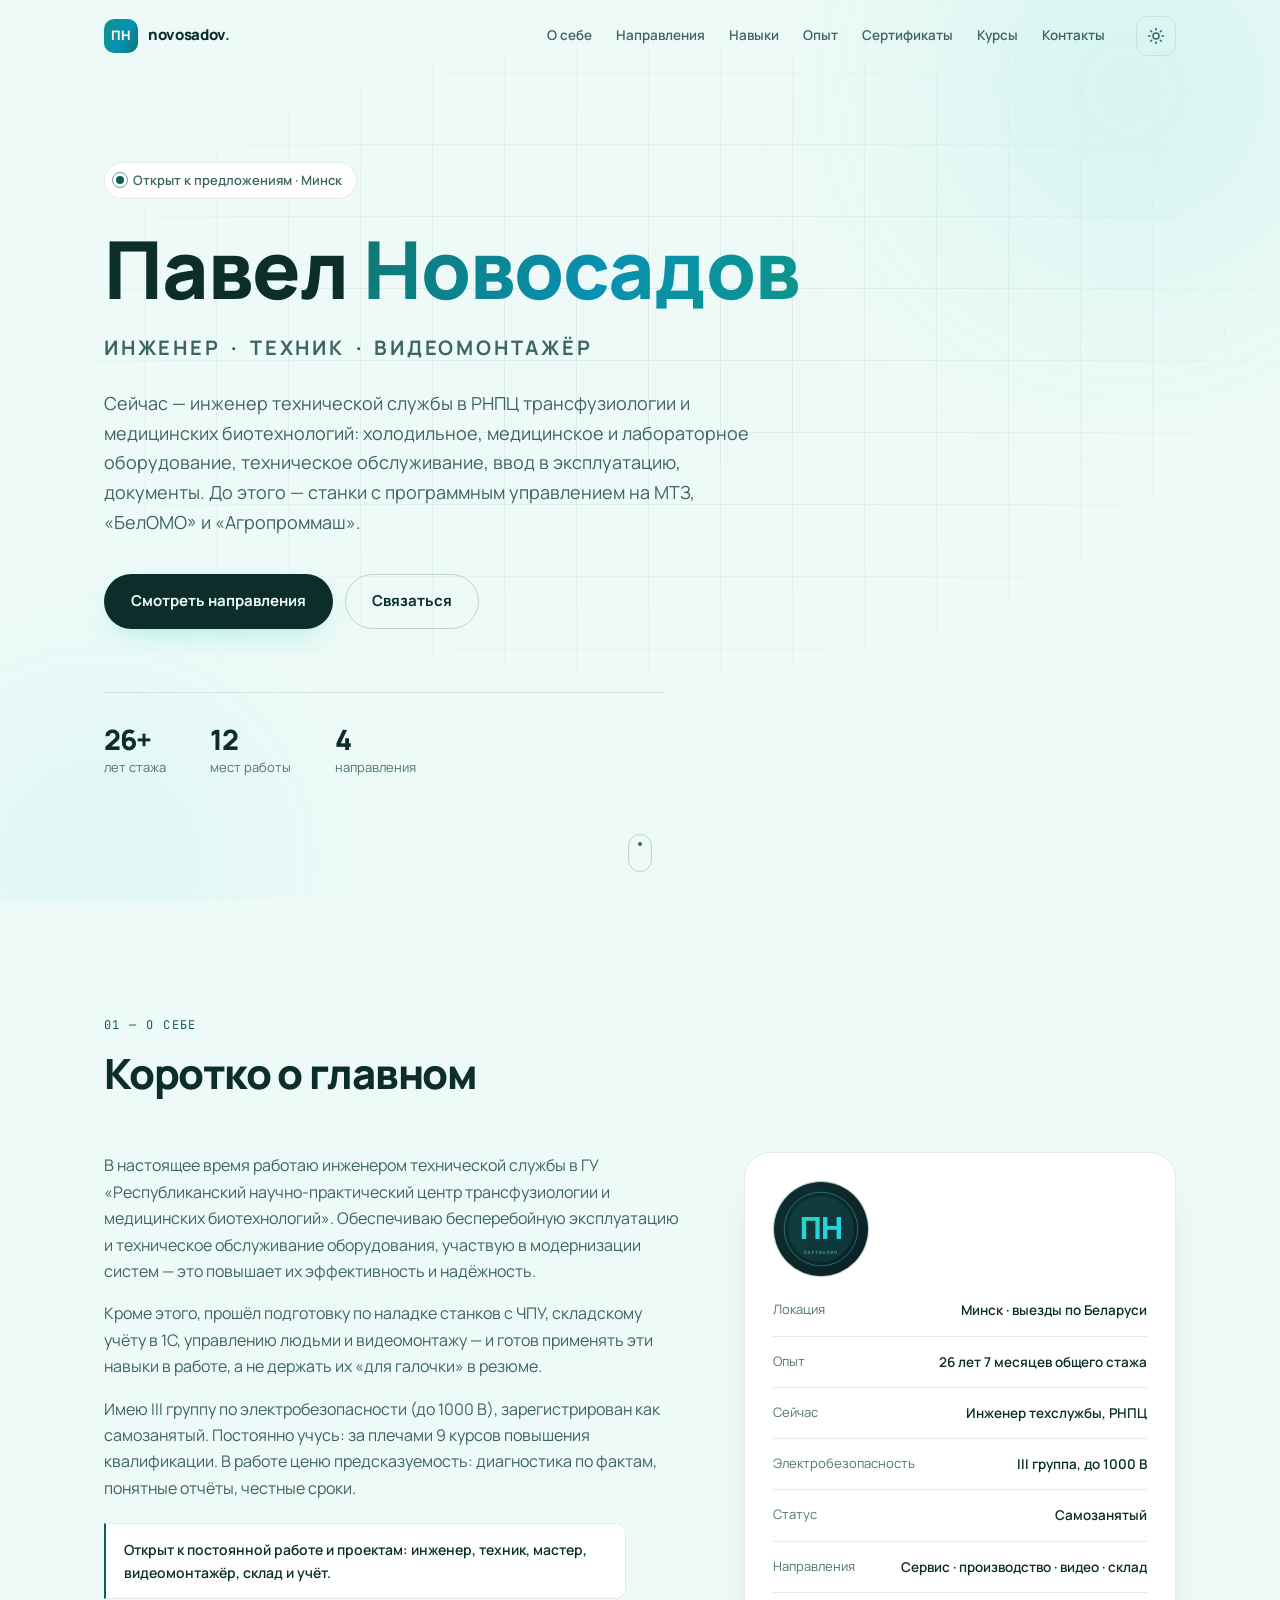
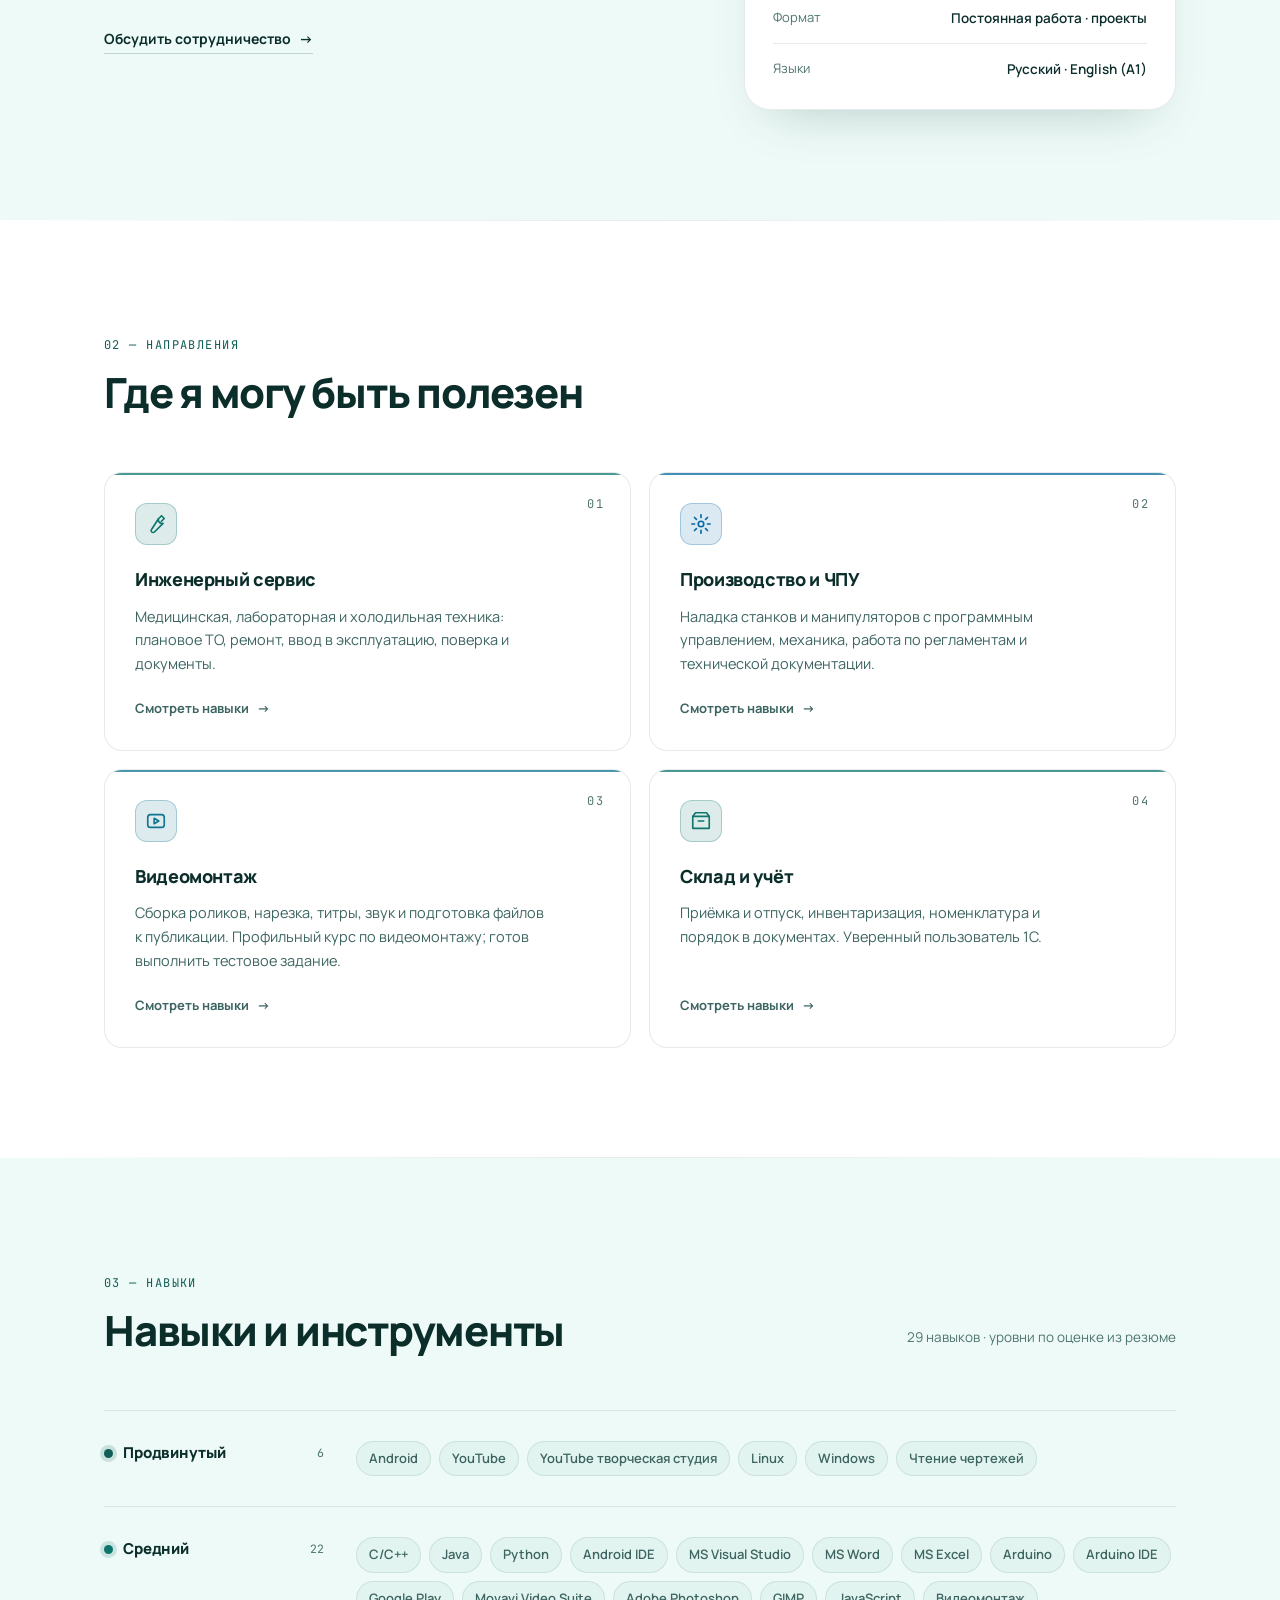
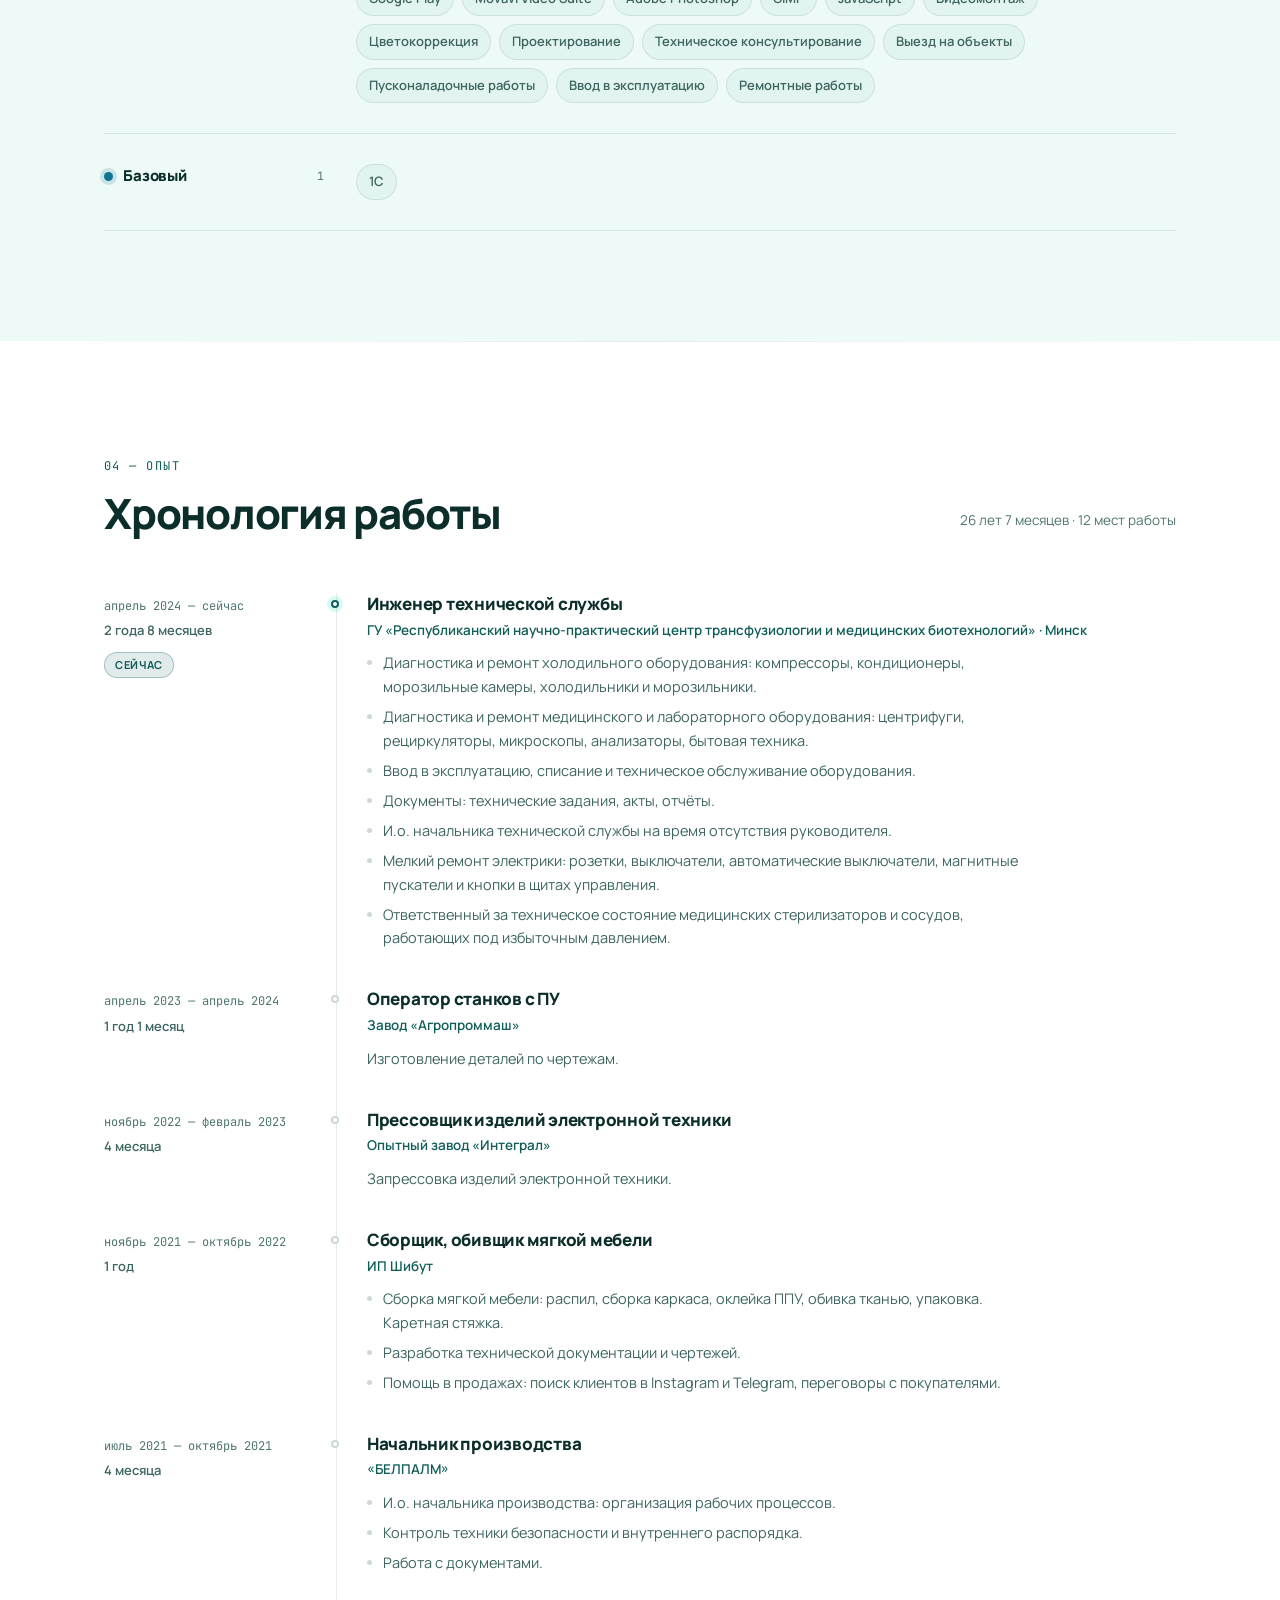
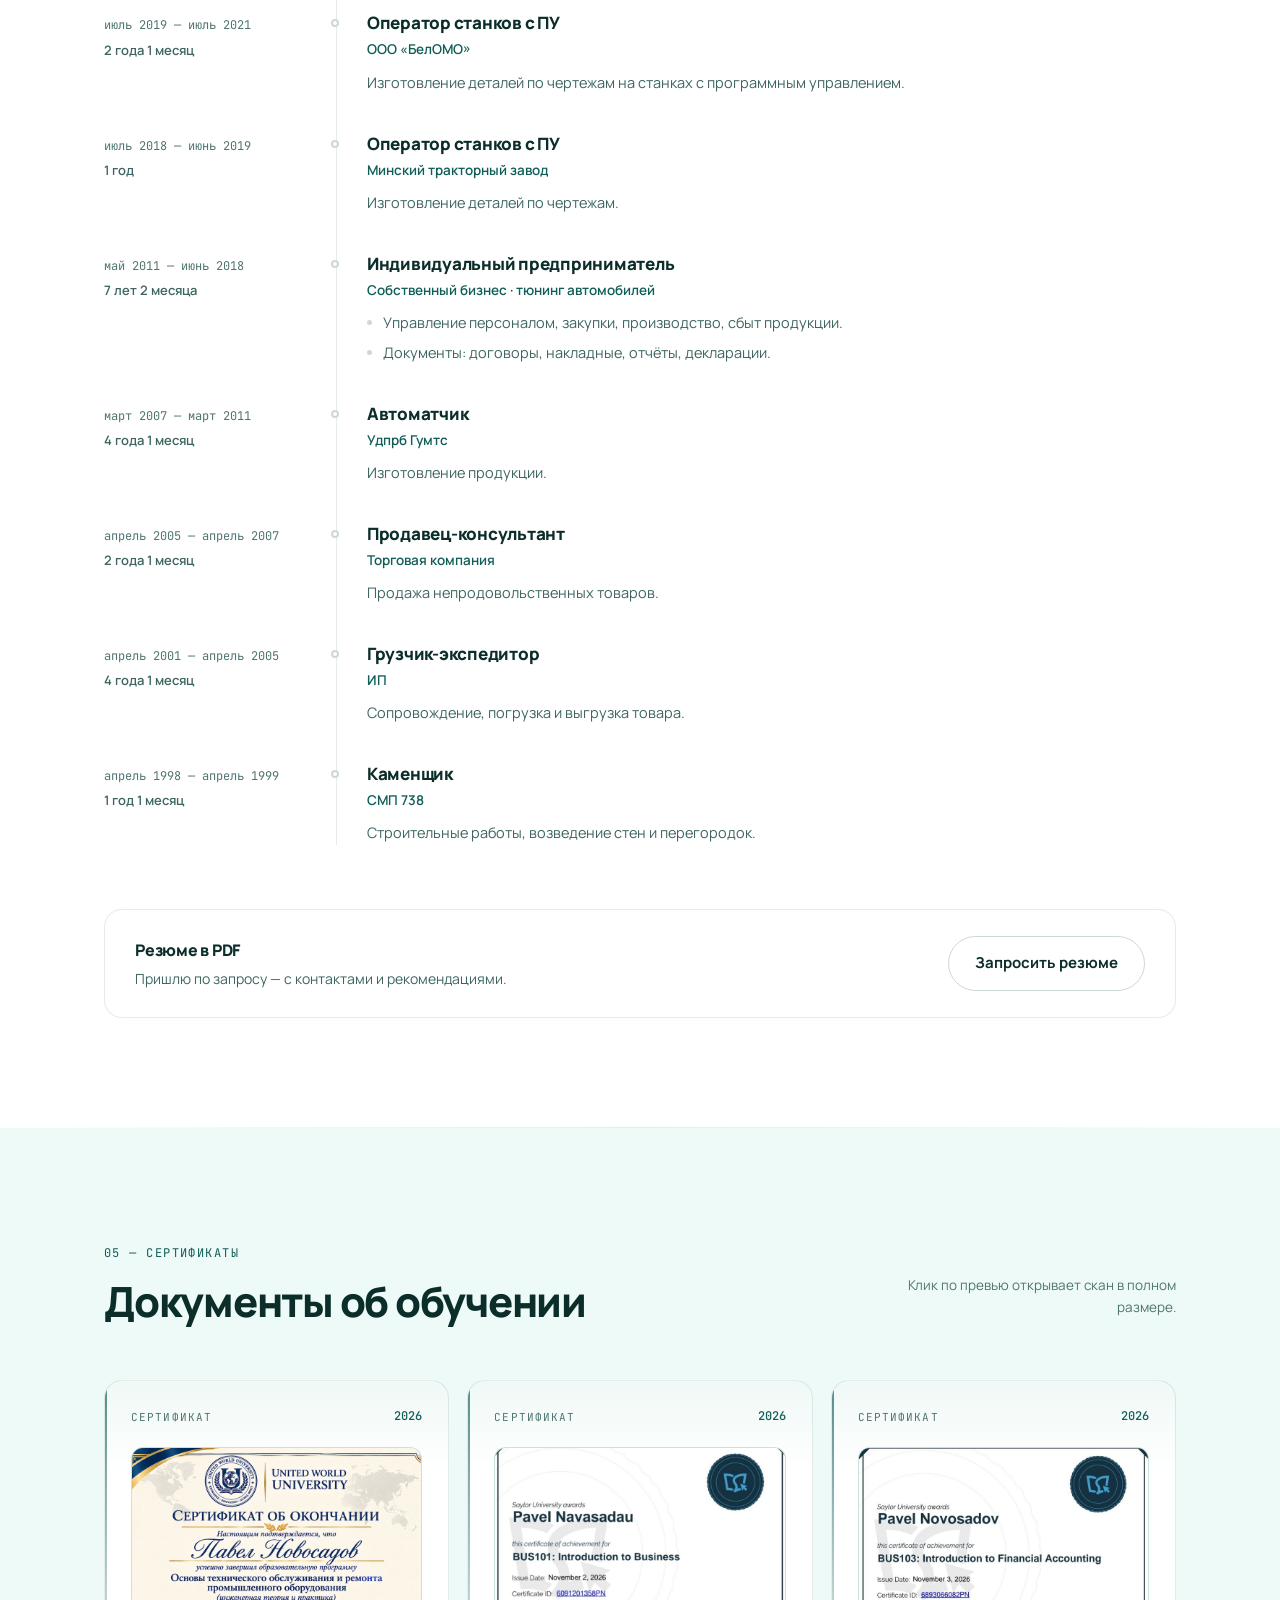
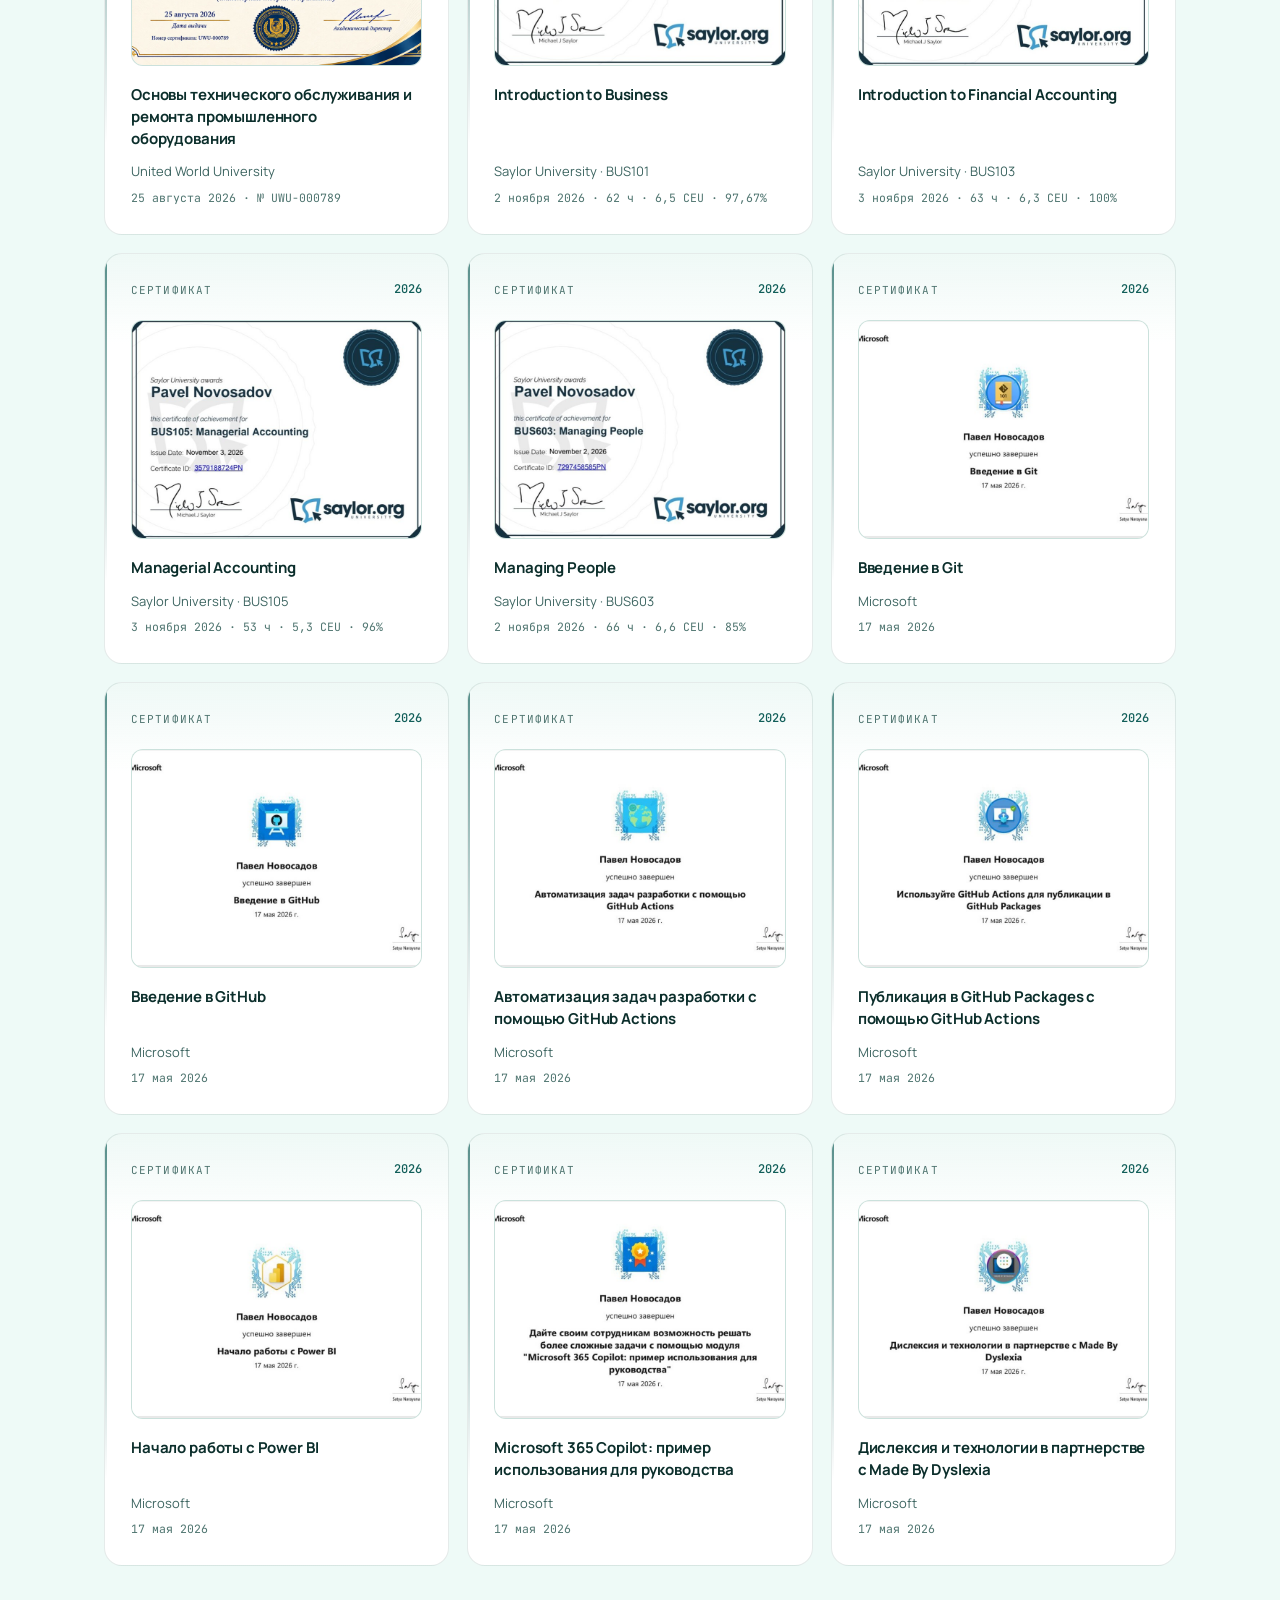
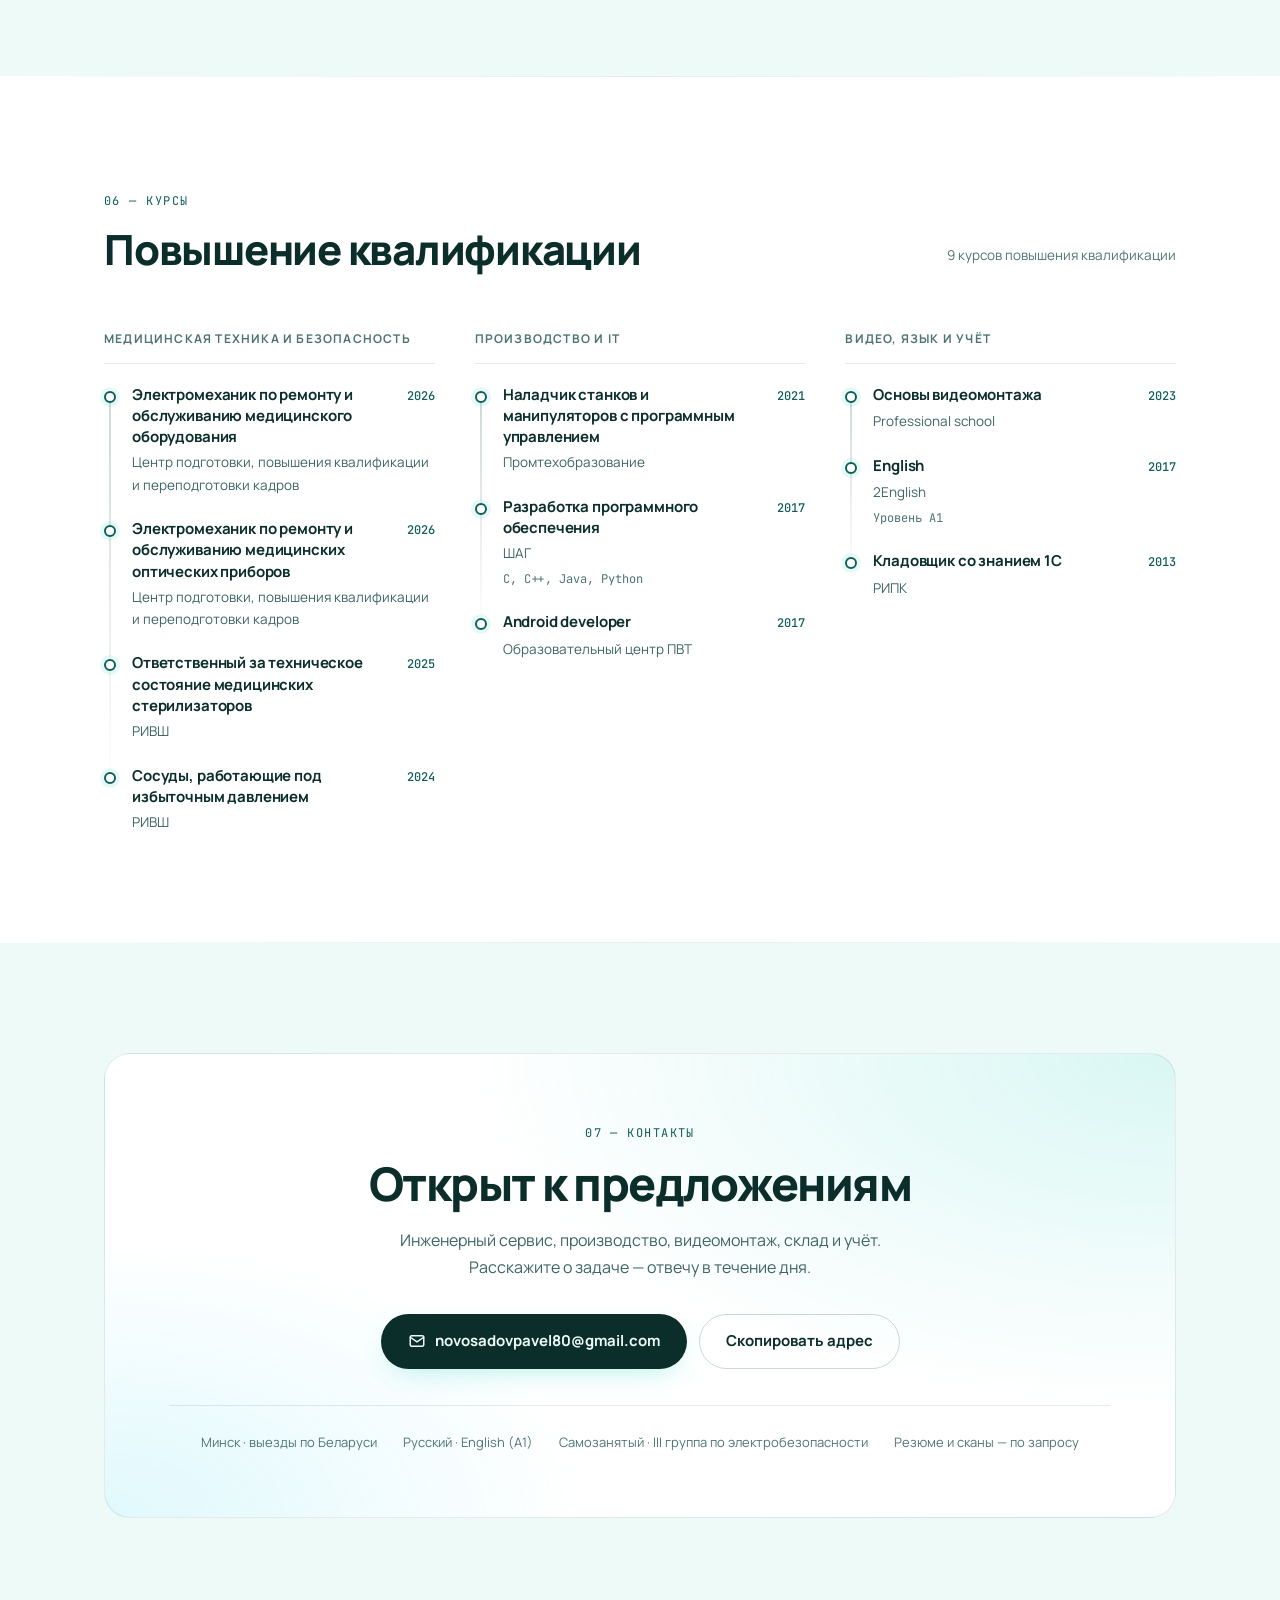
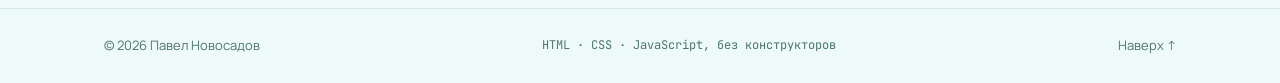
==== commit c9dac0d6: "style: switch to medical teal palette - replace violet and gold accents with turquoise, cyan and min" ====
--- a/index.html
+++ b/index.html
@@ -6,7 +6,7 @@
   <title>Павел Новосадов — инженер, техник, видеомонтажёр</title>
   <meta name="description" content="Портфолио Павла Новосадова: инженерный сервис и медицинская техника, производство и ЧПУ, видеомонтаж, склад и учёт. Навыки, опыт, сертификаты и курсы." />
   <meta name="author" content="Павел Новосадов" />
-  <meta name="theme-color" content="#0a0b10" />
+  <meta name="theme-color" content="#12363a" />
 
   <meta property="og:type" content="website" />
   <meta property="og:title" content="Павел Новосадов — инженер, техник, видеомонтажёр" />
--- a/assets/css/style.css
+++ b/assets/css/style.css
@@ -5,24 +5,31 @@
 
 /* ---------- Design tokens ---------- */
 :root {
-  --bg: #0a0b10;
-  --bg-alt: #0e1017;
-  --surface: #12141d;
-  --surface-2: #171a25;
-  --border: rgba(255, 255, 255, 0.08);
-  --border-strong: rgba(255, 255, 255, 0.16);
-  --text: #eef0f6;
-  --text-muted: #9aa1b4;
-  --text-dim: #6b7288;
-  --accent: #7c6cff;
-  --accent-2: #43d9c4;
-  --accent-3: #ff7a90;
-  --accent-4: #ffd66b;
-  --accent-5: #5ad1ff;
-  --gradient: linear-gradient(120deg, #7c6cff 0%, #43d9c4 55%, #ffd66b 100%);
+  --bg: #12363a;
+  --bg-alt: #0f2e32;
+  --surface: #184449;
+  --surface-2: #1e5055;
+  --border: rgba(167, 243, 208, 0.13);
+  --border-strong: rgba(167, 243, 208, 0.26);
+  --text: #eafcf8;
+  --text-muted: #a9d5d0;
+  --text-dim: #8ab9b4;
+  --accent: #2dd4bf;
+  --accent-2: #5eead4;
+  --accent-3: #67e8f9;
+  --accent-4: #99f6e4;
+  --accent-5: #38bdf8;
+  --gradient: linear-gradient(120deg, #2dd4bf 0%, #22d3ee 55%, #99f6e4 100%);
   --gradient-text: var(--gradient);
-  --shadow: 0 24px 60px -24px rgba(0, 0, 0, 0.75);
-  --ring: 0 0 0 3px rgba(124, 108, 255, 0.35);
+  --shadow: 0 24px 60px -24px rgba(0, 18, 20, 0.7);
+  --ring: 0 0 0 3px rgba(45, 212, 191, 0.35);
+  --ink: #04211f;
+
+  --track-service: #2dd4bf;
+  --track-production: #38bdf8;
+  --track-video: #67e8f9;
+  --track-warehouse: #5eead4;
+  --track-it: #22d3ee;
 
   --radius-sm: 10px;
   --radius: 18px;
@@ -37,20 +44,31 @@
 }
 
 [data-theme="light"] {
-  --bg: #f7f7fb;
+  --bg: #eefaf7;
   --bg-alt: #ffffff;
   --surface: #ffffff;
-  --surface-2: #f1f2f8;
-  --border: rgba(16, 18, 32, 0.09);
-  --border-strong: rgba(16, 18, 32, 0.18);
-  --text: #14161f;
-  --text-muted: #4b5266;
-  --text-dim: #646c80;
-  --accent: #5b47f5;
-  --accent-2: #0a7a6a;
-  --gradient-text: linear-gradient(120deg, #5b47f5 0%, #0f9f8c 55%, #a86b00 100%);
-  --shadow: 0 24px 50px -28px rgba(20, 22, 40, 0.35);
-  --ring: 0 0 0 3px rgba(91, 71, 245, 0.25);
+  --surface-2: #e2f4ef;
+  --border: rgba(8, 60, 56, 0.10);
+  --border-strong: rgba(8, 60, 56, 0.20);
+  --text: #0b2e2b;
+  --text-muted: #3d6561;
+  --text-dim: #4f7570;
+  --accent: #0f766e;
+  --accent-2: #115e59;
+  --accent-3: #0891b2;
+  --accent-4: #0e7490;
+  --accent-5: #0369a1;
+  --gradient: linear-gradient(120deg, #0d9488 0%, #0891b2 55%, #0f766e 100%);
+  --gradient-text: linear-gradient(120deg, #0f766e 0%, #0891b2 55%, #0d9488 100%);
+  --shadow: 0 24px 50px -28px rgba(6, 60, 56, 0.28);
+  --ring: 0 0 0 3px rgba(13, 148, 136, 0.25);
+  --ink: #ffffff;
+
+  --track-service: #0f766e;
+  --track-production: #0369a1;
+  --track-video: #0e7490;
+  --track-warehouse: #0f766e;
+  --track-it: #0e7490;
 }
 
 /* ---------- Reset ---------- */
@@ -90,7 +108,7 @@
   border-radius: 6px;
 }
 
-::selection { background: var(--accent); color: #fff; }
+::selection { background: var(--accent); color: var(--ink); }
 
 .skip-link {
   position: absolute;
@@ -99,7 +117,7 @@
   z-index: 200;
   padding: 12px 18px;
   background: var(--accent);
-  color: #fff;
+  color: var(--ink);
   border-radius: var(--radius-sm);
   transition: top 0.2s;
 }
@@ -139,7 +157,7 @@
   width: 520px;
   height: 520px;
   border-radius: 50%;
-  background: radial-gradient(circle, rgba(124, 108, 255, 0.14), transparent 62%);
+  background: radial-gradient(circle, rgba(45, 212, 191, 0.16), transparent 62%);
   transform: translate(-50%, -50%);
   pointer-events: none;
   z-index: 0;
@@ -190,7 +208,7 @@
   height: 34px;
   border-radius: 10px;
   background: var(--gradient);
-  color: #0a0b10;
+  color: var(--ink);
   font-size: 13px;
   font-weight: 800;
 }
@@ -278,13 +296,13 @@
 .orb--1 {
   width: 620px; height: 620px;
   top: -220px; right: -160px;
-  background: radial-gradient(circle, rgba(124, 108, 255, 0.55), transparent 68%);
+  background: radial-gradient(circle, rgba(45, 212, 191, 0.48), transparent 68%);
   animation: float 16s ease-in-out infinite;
 }
 .orb--2 {
   width: 480px; height: 480px;
   bottom: -200px; left: -140px;
-  background: radial-gradient(circle, rgba(67, 217, 196, 0.35), transparent 70%);
+  background: radial-gradient(circle, rgba(34, 211, 238, 0.32), transparent 70%);
   animation: float 20s ease-in-out infinite reverse;
 }
 [data-theme="light"] .orb { opacity: 0.35; }
@@ -398,13 +416,13 @@
 .btn--primary {
   background: var(--text);
   color: var(--bg);
-  box-shadow: 0 10px 30px -12px rgba(124, 108, 255, 0.6);
+  box-shadow: 0 10px 30px -12px rgba(45, 212, 191, 0.45);
 }
 .btn--primary:hover {
   transform: translateY(-2px);
   background: var(--accent);
-  color: #fff;
-  box-shadow: 0 18px 38px -14px rgba(124, 108, 255, 0.75);
+  color: var(--ink);
+  box-shadow: 0 18px 38px -14px rgba(45, 212, 191, 0.55);
 }
 
 .btn--ghost {
@@ -659,11 +677,11 @@
 .direction__link:hover { color: var(--track-color, var(--accent-2)); gap: 12px; }
 .direction__link:hover span { transform: translateX(2px); }
 
-[data-track="service"] { --track-color: var(--accent); }
-[data-track="production"] { --track-color: var(--accent-4); }
-[data-track="video"] { --track-color: var(--accent-3); }
-[data-track="warehouse"] { --track-color: var(--accent-2); }
-[data-track="it"] { --track-color: var(--accent-5); }
+[data-track="service"] { --track-color: var(--track-service); }
+[data-track="production"] { --track-color: var(--track-production); }
+[data-track="video"] { --track-color: var(--track-video); }
+[data-track="warehouse"] { --track-color: var(--track-warehouse); }
+[data-track="it"] { --track-color: var(--track-it); }
 
 /* ---------- Skill levels ---------- */
 .levels { display: grid; }
@@ -778,7 +796,7 @@
 }
 .work__item--current .work__body::before {
   border-color: var(--accent-2);
-  box-shadow: 0 0 0 4px rgba(67, 217, 196, 0.16);
+  box-shadow: 0 0 0 4px rgba(45, 212, 191, 0.18);
 }
 .work__item:last-child .work__side,
 .work__item:last-child .work__body { padding-bottom: 0; }
@@ -979,7 +997,7 @@
   border-radius: 50%;
   background: var(--bg);
   border: 2px solid var(--accent-2);
-  box-shadow: 0 0 0 4px rgba(67, 217, 196, 0.1);
+  box-shadow: 0 0 0 4px rgba(45, 212, 191, 0.12);
 }
 .section--alt .tl-item::before { background: var(--bg-alt); }
 
@@ -1024,8 +1042,8 @@
   border: 1px solid var(--border);
   border-radius: var(--radius-lg);
   background:
-    radial-gradient(120% 140% at 100% 0%, rgba(124, 108, 255, 0.16), transparent 55%),
-    radial-gradient(90% 120% at 0% 100%, rgba(67, 217, 196, 0.12), transparent 50%),
+    radial-gradient(120% 140% at 100% 0%, rgba(45, 212, 191, 0.18), transparent 55%),
+    radial-gradient(90% 120% at 0% 100%, rgba(34, 211, 238, 0.14), transparent 50%),
     var(--surface);
   text-align: center;
   overflow: hidden;
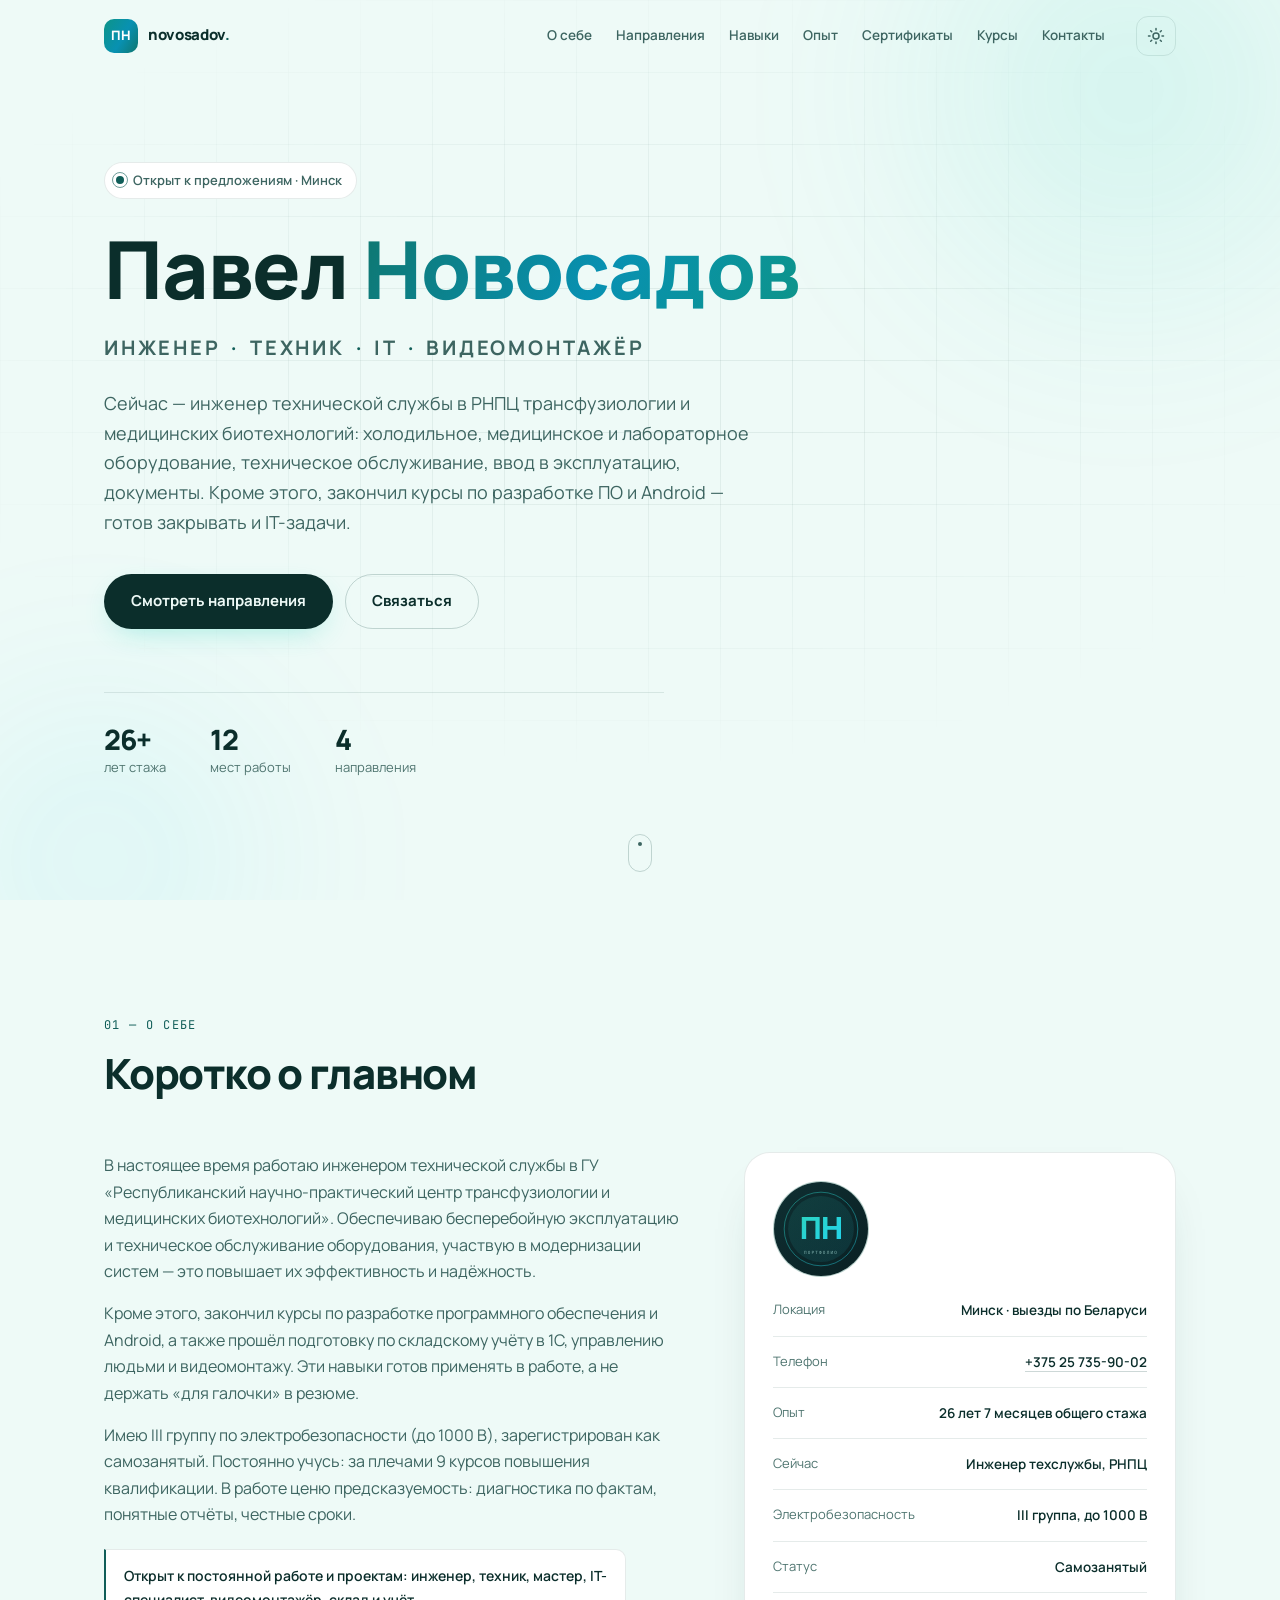
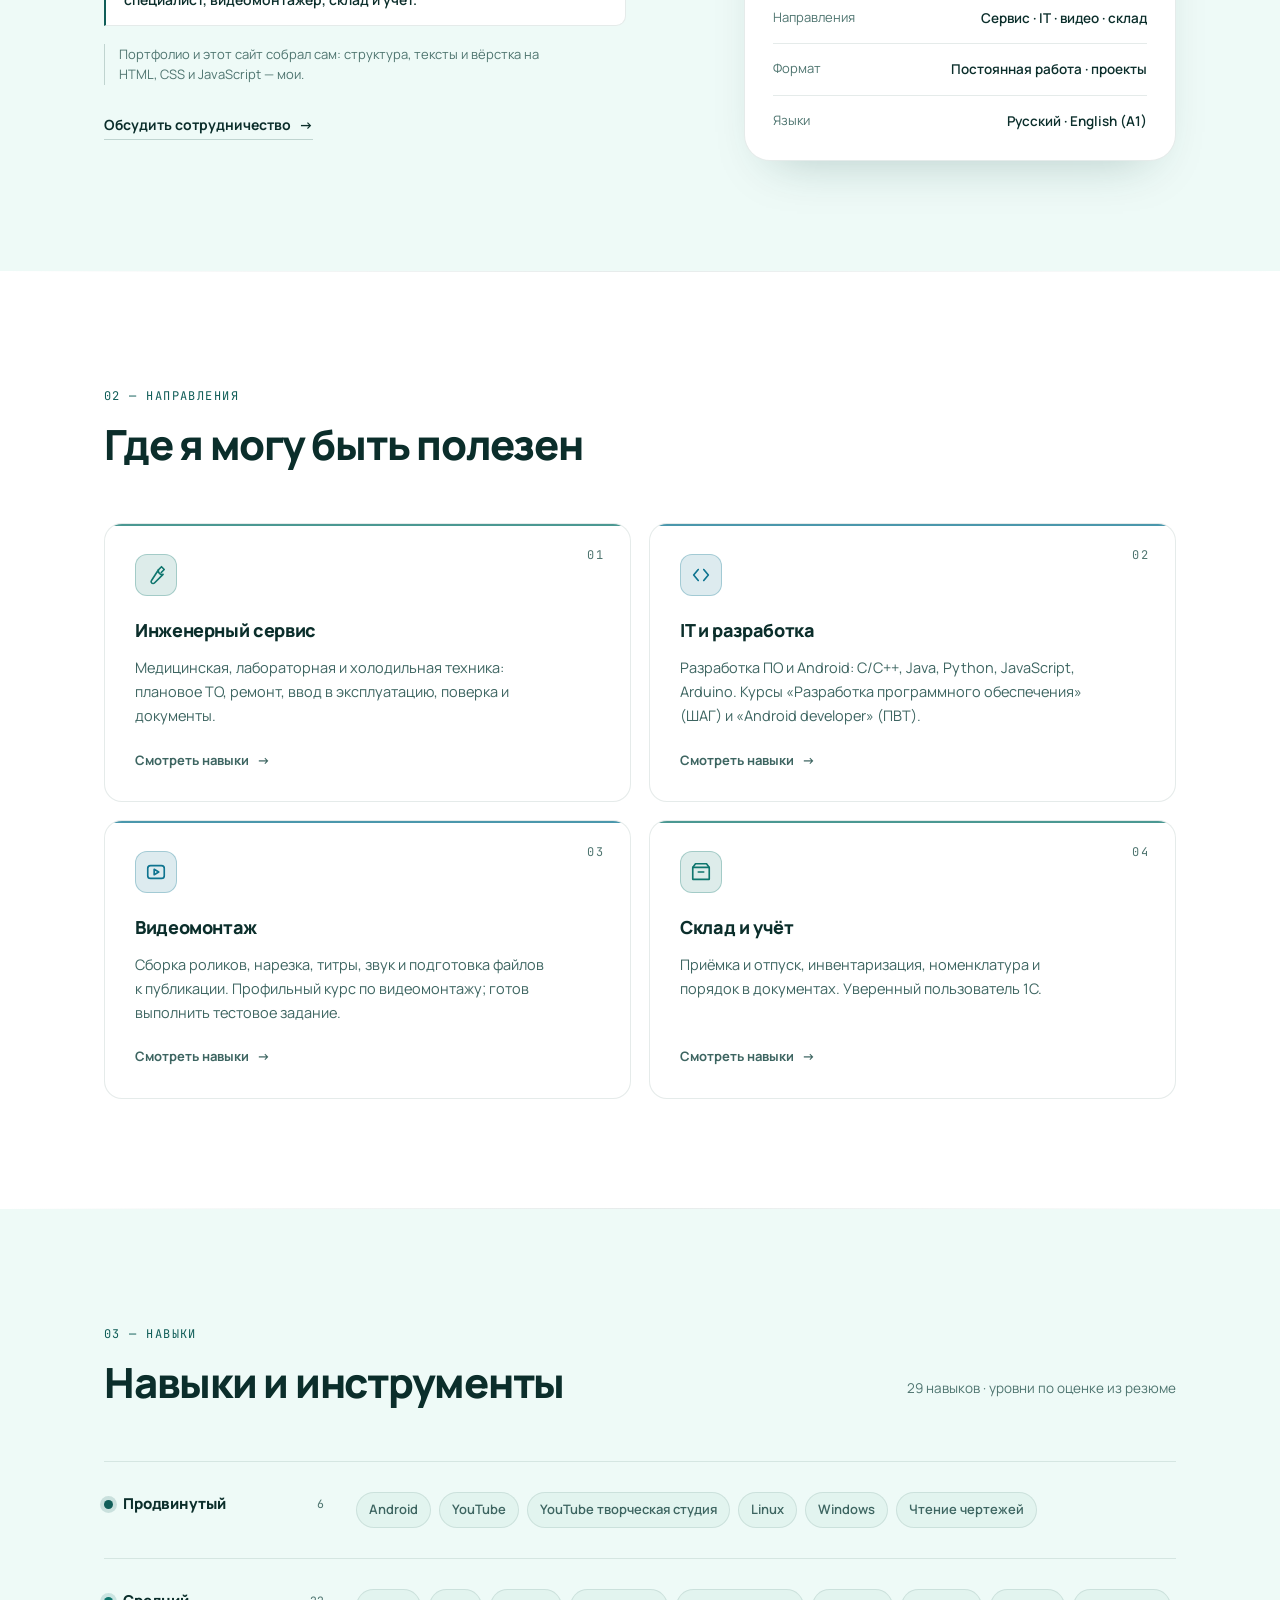
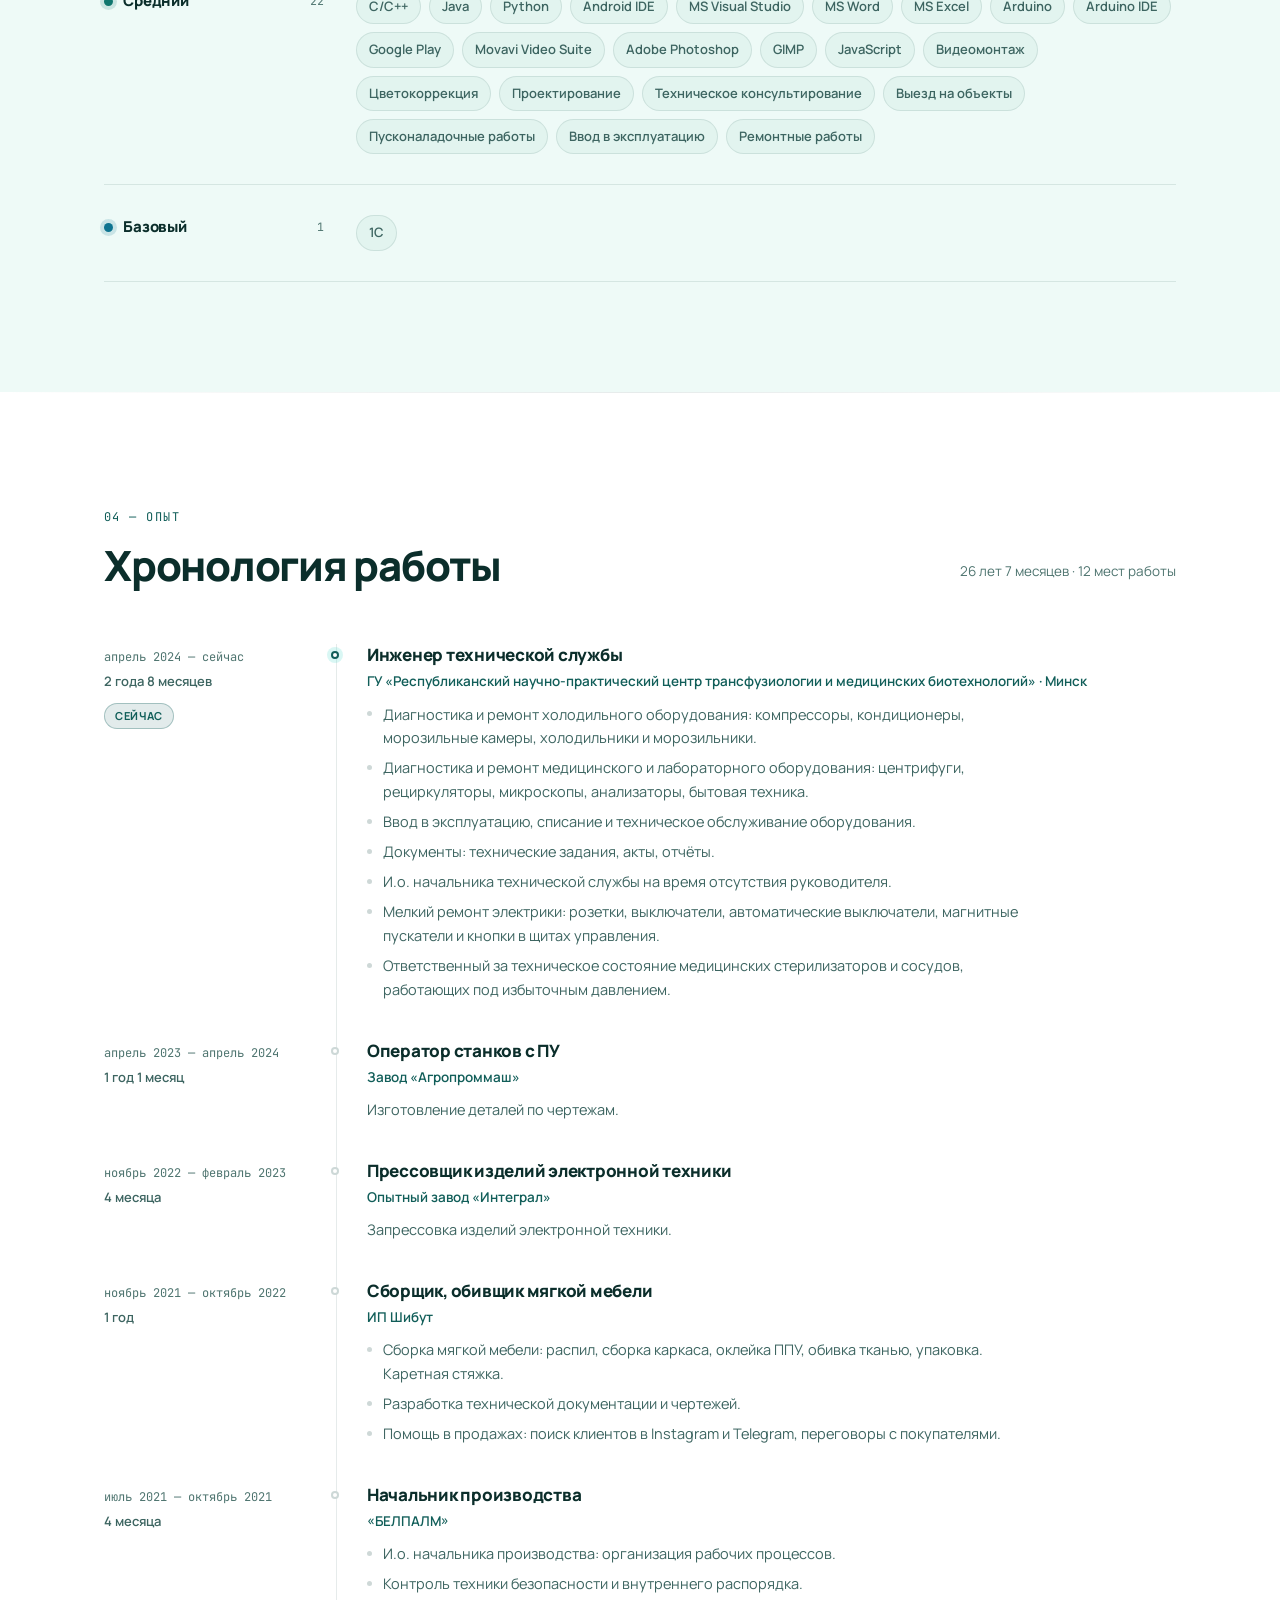
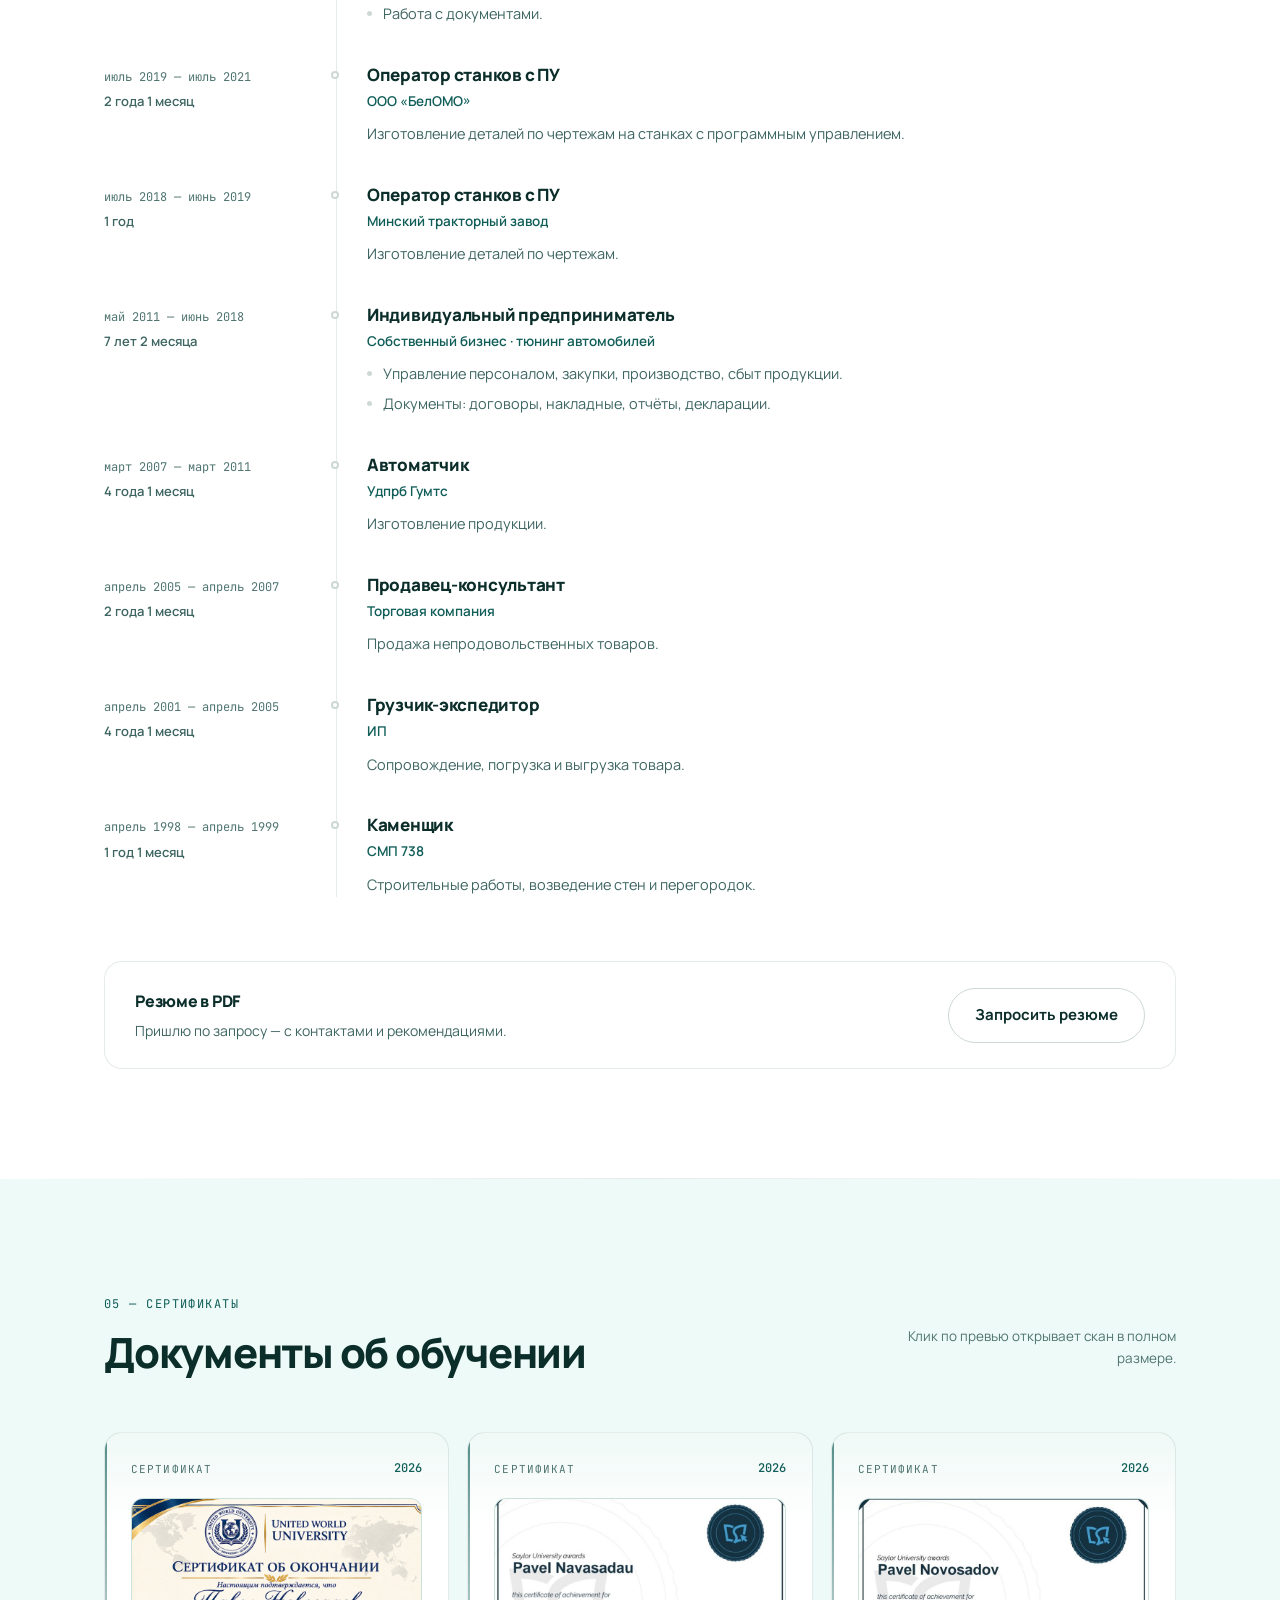
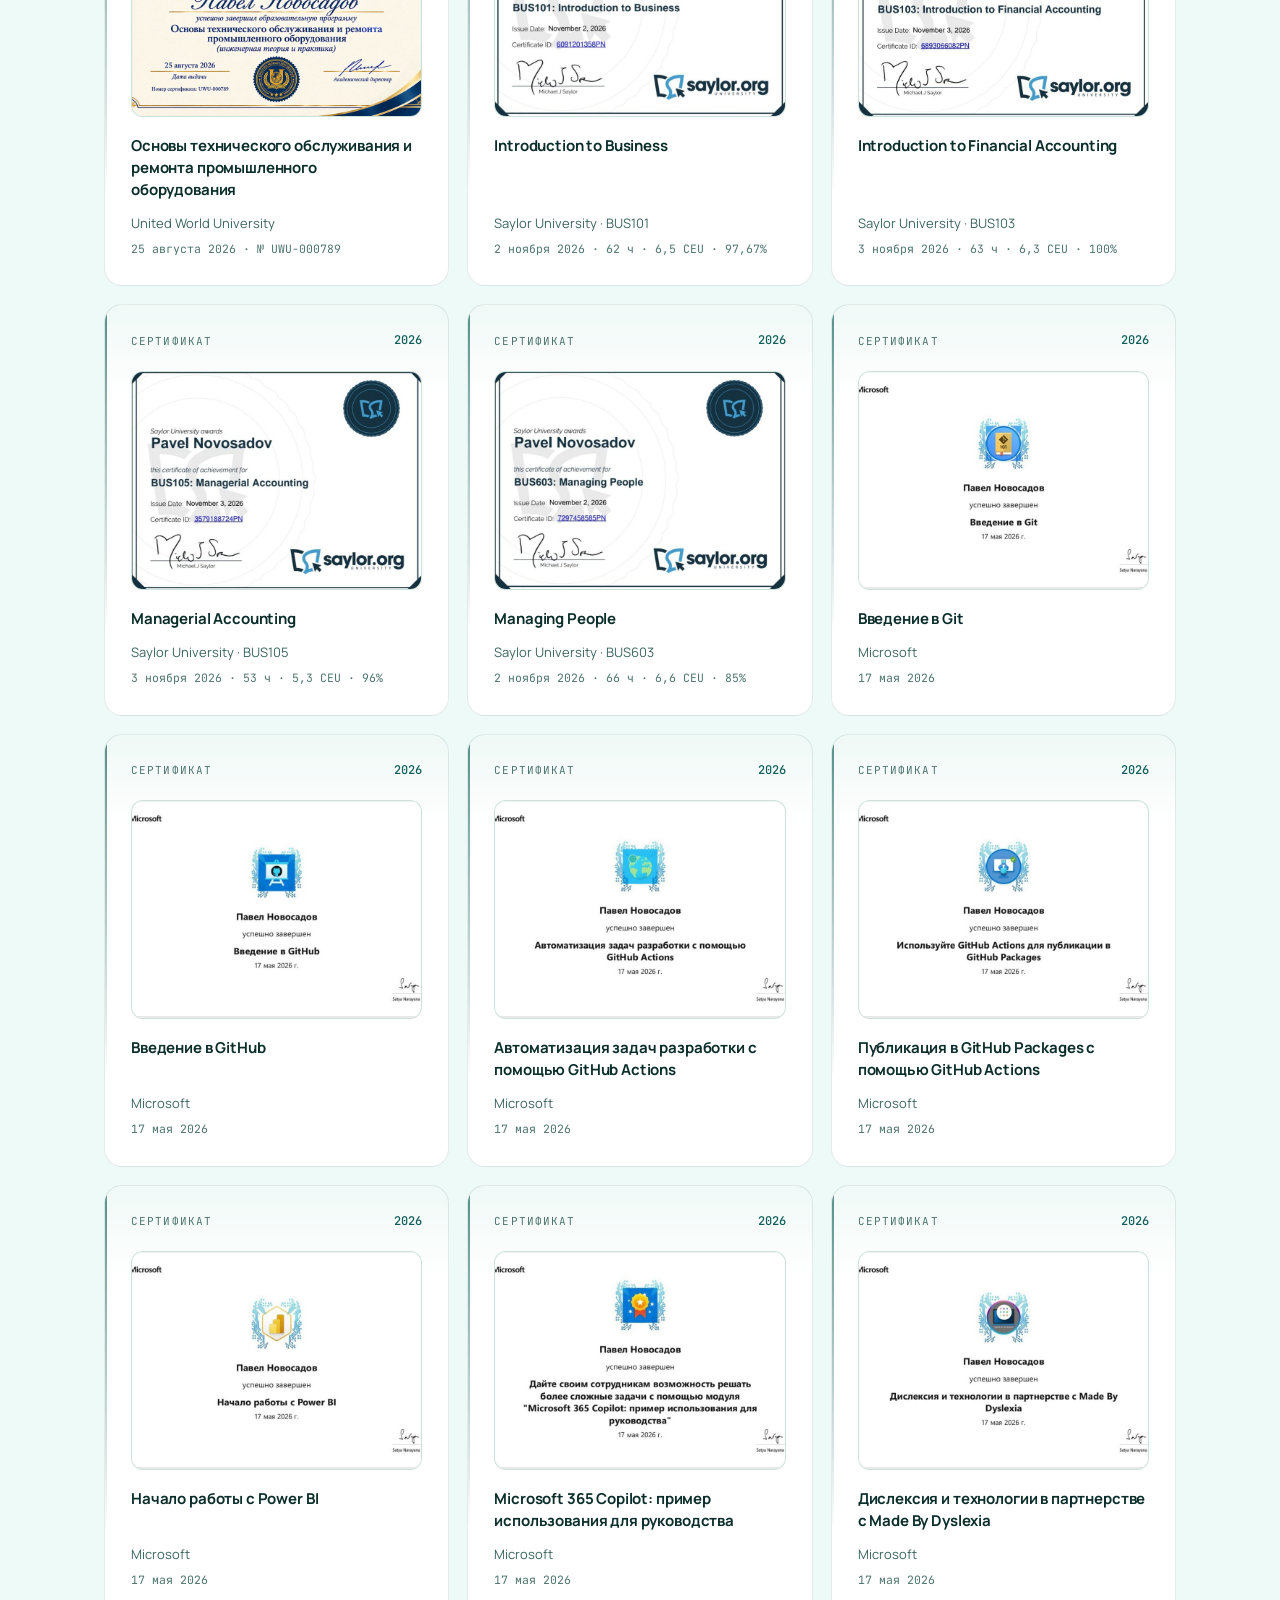
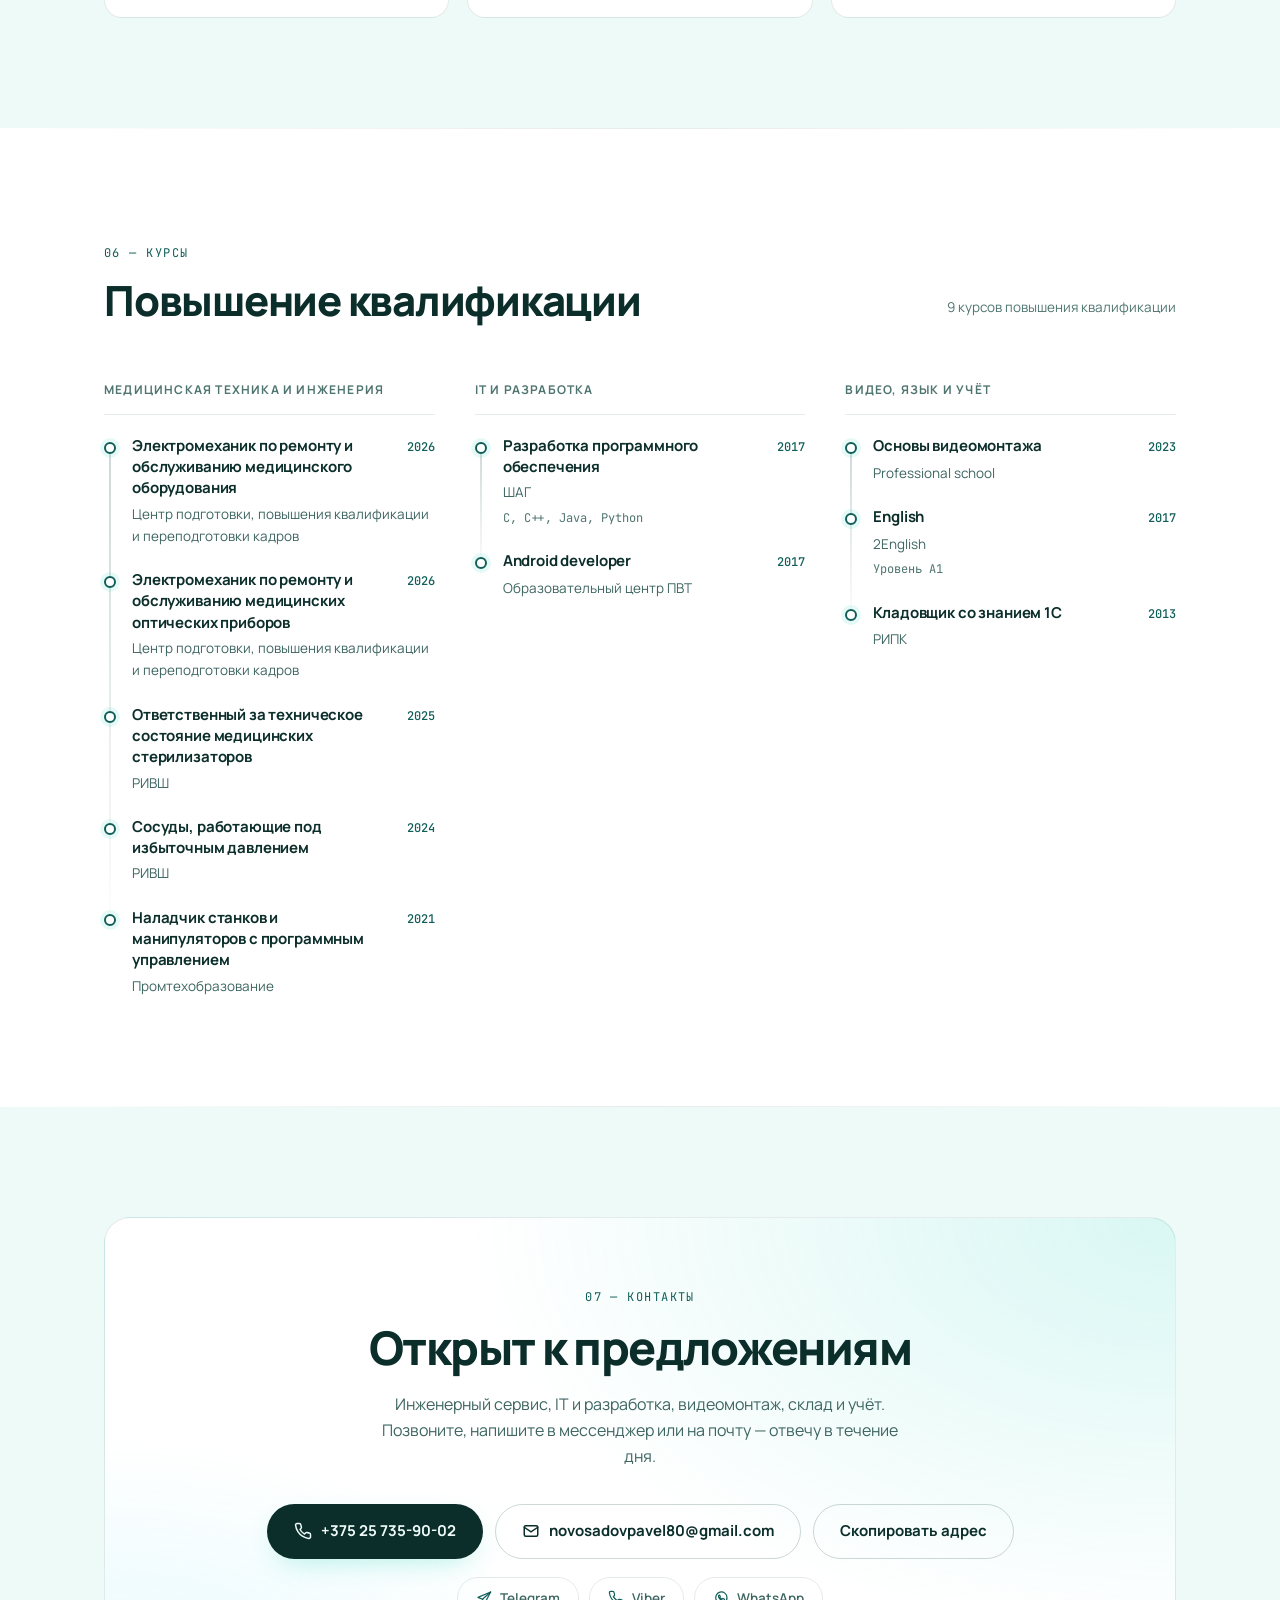
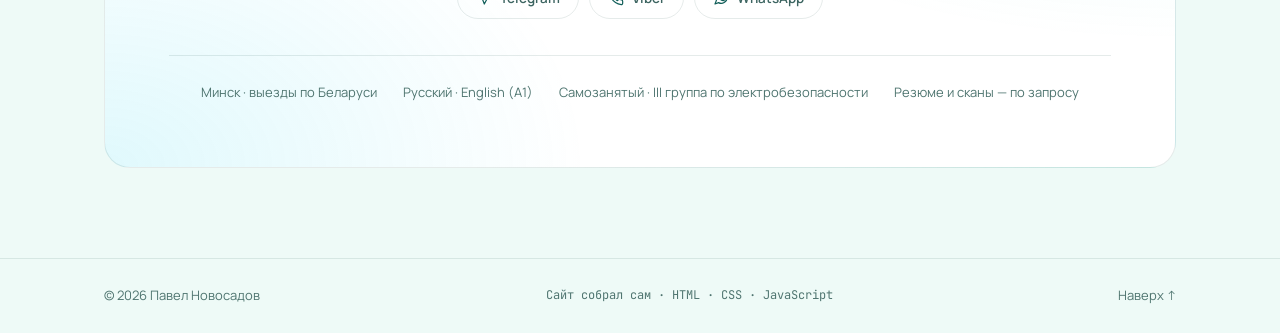
==== commit df280168: "feat: add IT direction, contacts and author note - replace production/CNC direction with IT and soft" ====
--- a/index.html
+++ b/index.html
@@ -3,18 +3,18 @@
 <head>
   <meta charset="UTF-8" />
   <meta name="viewport" content="width=device-width, initial-scale=1.0" />
-  <title>Павел Новосадов — инженер, техник, видеомонтажёр</title>
-  <meta name="description" content="Портфолио Павла Новосадова: инженерный сервис и медицинская техника, производство и ЧПУ, видеомонтаж, склад и учёт. Навыки, опыт, сертификаты и курсы." />
+  <title>Павел Новосадов — инженер, техник, IT-специалист, видеомонтажёр</title>
+  <meta name="description" content="Портфолио Павла Новосадова: инженерный сервис и медицинская техника, IT и разработка, видеомонтаж, склад и учёт. Навыки, опыт, сертификаты, курсы и контакты." />
   <meta name="author" content="Павел Новосадов" />
   <meta name="theme-color" content="#12363a" />
 
   <meta property="og:type" content="website" />
-  <meta property="og:title" content="Павел Новосадов — инженер, техник, видеомонтажёр" />
-  <meta property="og:description" content="Инженерный сервис, производство, видеомонтаж и складской учёт. Опыт, навыки, сертификаты и курсы." />
+  <meta property="og:title" content="Павел Новосадов — инженер, техник, IT-специалист, видеомонтажёр" />
+  <meta property="og:description" content="Инженерный сервис, IT и разработка, видеомонтаж и складской учёт. Опыт, навыки, сертификаты, курсы и контакты." />
   <meta property="og:image" content="https://noovosadovpavel.github.io/portfolio/assets/img/og-cover.png" />
   <meta property="og:image:width" content="1200" />
   <meta property="og:image:height" content="630" />
-  <meta property="og:image:alt" content="Павел Новосадов — инженер, техник, видеомонтажёр" />
+  <meta property="og:image:alt" content="Павел Новосадов — инженер, техник, IT-специалист, видеомонтажёр" />
   <meta property="og:url" content="https://noovosadovpavel.github.io/portfolio/" />
   <meta property="og:locale" content="ru_RU" />
   <meta property="og:site_name" content="Павел Новосадов" />
@@ -44,8 +44,9 @@
     "@context": "https://schema.org",
     "@type": "Person",
     "name": "Павел Новосадов",
-    "jobTitle": "Инженер, техник, видеомонтажёр",
+    "jobTitle": "Инженер, техник, IT-специалист, видеомонтажёр",
     "email": "mailto:novosadovpavel80@gmail.com",
+    "telephone": "+375257359002",
     "url": "https://noovosadovpavel.github.io/portfolio/",
     "address": {
       "@type": "PostalAddress",
@@ -57,7 +58,9 @@
       "Метрология",
       "Техническое обслуживание",
       "Электробезопасность",
-      "Наладка станков с ЧПУ",
+      "Разработка программного обеспечения",
+      "Android-разработка",
+      "Linux и Windows",
       "Видеомонтаж",
       "Складской учёт и 1С",
       "Git и GitHub Actions",
@@ -118,14 +121,14 @@
 
         <h1 class="hero__title reveal" style="--delay: 60ms">
           <span class="hero__name">Павел <span class="gradient-text">Новосадов</span></span>
-          <span class="hero__roles">Инженер <span aria-hidden="true">·</span> Техник <span aria-hidden="true">·</span> Видеомонтажёр</span>
+          <span class="hero__roles">Инженер <span aria-hidden="true">·</span> Техник <span aria-hidden="true">·</span> IT <span aria-hidden="true">·</span> Видеомонтажёр</span>
         </h1>
 
         <p class="hero__lead reveal" style="--delay: 120ms">
           Сейчас — инженер технической службы в РНПЦ трансфузиологии и медицинских
           биотехнологий: холодильное, медицинское и лабораторное оборудование,
-          техническое обслуживание, ввод в эксплуатацию, документы. До этого —
-          станки с программным управлением на МТЗ, «БелОМО» и «Агропроммаш».
+          техническое обслуживание, ввод в эксплуатацию, документы. Кроме этого,
+          закончил курсы по разработке ПО и Android — готов закрывать и IT-задачи.
         </p>
 
         <div class="hero__cta reveal" style="--delay: 180ms">
@@ -161,9 +164,10 @@
               систем — это повышает их эффективность и надёжность.
             </p>
             <p>
-              Кроме этого, прошёл подготовку по наладке станков с ЧПУ, складскому
-              учёту в 1С, управлению людьми и видеомонтажу — и готов применять эти
-              навыки в работе, а не держать их «для галочки» в резюме.
+              Кроме этого, закончил курсы по разработке программного обеспечения
+              и Android, а также прошёл подготовку по складскому учёту в 1С,
+              управлению людьми и видеомонтажу. Эти навыки готов применять
+              в работе, а не держать «для галочки» в резюме.
             </p>
             <p>
               Имею III группу по электробезопасности (до 1000 В), зарегистрирован
@@ -173,7 +177,11 @@
             </p>
             <p class="about__note">
               Открыт к постоянной работе и проектам: инженер, техник, мастер,
-              видеомонтажёр, склад и учёт.
+              IT-специалист, видеомонтажёр, склад и учёт.
+            </p>
+            <p class="about__made">
+              Портфолио и этот сайт собрал сам: структура, тексты и вёрстка
+              на HTML, CSS и JavaScript — мои.
             </p>
             <a class="link-arrow" href="#contact">Обсудить сотрудничество <span aria-hidden="true">→</span></a>
           </div>
@@ -184,11 +192,12 @@
             </div>
             <dl class="facts">
               <div><dt>Локация</dt><dd>Минск · выезды по Беларуси</dd></div>
+              <div><dt>Телефон</dt><dd><a href="tel:+375257359002">+375 25 735-90-02</a></dd></div>
               <div><dt>Опыт</dt><dd>26 лет 7 месяцев общего стажа</dd></div>
               <div><dt>Сейчас</dt><dd>Инженер техслужбы, РНПЦ</dd></div>
               <div><dt>Электробезопасность</dt><dd>III группа, до 1000 В</dd></div>
               <div><dt>Статус</dt><dd>Самозанятый</dd></div>
-              <div><dt>Направления</dt><dd>Сервис · производство · видео · склад</dd></div>
+              <div><dt>Направления</dt><dd>Сервис · IT · видео · склад</dd></div>
               <div><dt>Формат</dt><dd>Постоянная работа · проекты</dd></div>
               <div><dt>Языки</dt><dd>Русский · English (A1)</dd></div>
             </dl>
@@ -219,15 +228,15 @@
             <a class="direction__link" href="#skills">Смотреть навыки <span aria-hidden="true">→</span></a>
           </article>
 
-          <article class="direction reveal" data-track="production" style="--delay: 60ms">
+          <article class="direction reveal" data-track="it" style="--delay: 60ms">
             <span class="direction__num" aria-hidden="true">02</span>
             <span class="direction__icon" aria-hidden="true">
-              <svg width="22" height="22" viewBox="0 0 24 24" fill="none" stroke="currentColor" stroke-width="1.8" stroke-linecap="round" stroke-linejoin="round"><circle cx="12" cy="12" r="3"/><path d="M12 2v3M12 19v3M2 12h3M19 12h3M4.9 4.9 7 7M17 17l2.1 2.1M19.1 4.9 17 7M7 17l-2.1 2.1"/></svg>
+              <svg width="22" height="22" viewBox="0 0 24 24" fill="none" stroke="currentColor" stroke-width="1.8" stroke-linecap="round" stroke-linejoin="round"><path d="m9 6-5 6 5 6"/><path d="m15 6 5 6-5 6"/></svg>
             </span>
-            <h3>Производство и ЧПУ</h3>
+            <h3>IT и разработка</h3>
             <p>
-              Наладка станков и манипуляторов с программным управлением, механика,
-              работа по регламентам и технической документации.
+              Разработка ПО и Android: C/C++, Java, Python, JavaScript, Arduino.
+              Курсы «Разработка программного обеспечения» (ШАГ) и «Android developer» (ПВТ).
             </p>
             <a class="direction__link" href="#skills">Смотреть навыки <span aria-hidden="true">→</span></a>
           </article>
@@ -707,7 +716,7 @@
 
         <div class="edu">
           <div class="edu__group reveal">
-            <h3 class="edu__title">Медицинская техника и безопасность</h3>
+            <h3 class="edu__title">Медицинская техника и инженерия</h3>
             <ul class="timeline">
               <li class="tl-item">
                 <div class="tl-item__head">
@@ -740,12 +749,7 @@
                 </div>
                 <p class="tl-item__org">РИВШ</p>
               </li>
-            </ul>
-          </div>
-
-          <div class="edu__group reveal" style="--delay: 80ms">
-            <h3 class="edu__title">Производство и IT</h3>
-            <ul class="timeline">
+
               <li class="tl-item">
                 <div class="tl-item__head">
                   <h4 class="tl-item__name">Наладчик станков и манипуляторов с программным управлением</h4>
@@ -753,7 +757,12 @@
                 </div>
                 <p class="tl-item__org">Промтехобразование</p>
               </li>
-
+            </ul>
+          </div>
+
+          <div class="edu__group reveal" style="--delay: 80ms">
+            <h3 class="edu__title">IT и разработка</h3>
+            <ul class="timeline">
               <li class="tl-item">
                 <div class="tl-item__head">
                   <h4 class="tl-item__name">Разработка программного обеспечения</h4>
@@ -813,17 +822,42 @@
           <span class="section__kicker">07 — Контакты</span>
           <h2 class="contact__title">Открыт к предложениям</h2>
           <p class="contact__lead">
-            Инженерный сервис, производство, видеомонтаж, склад и учёт.
-            Расскажите о задаче — отвечу в течение дня.
+            Инженерный сервис, IT и разработка, видеомонтаж, склад и учёт.
+            Позвоните, напишите в мессенджер или на почту — отвечу в течение дня.
           </p>
 
           <div class="contact__actions">
-            <a class="btn btn--primary" href="mailto:novosadovpavel80@gmail.com">
+            <a class="btn btn--primary" href="tel:+375257359002">
+              <svg width="18" height="18" viewBox="0 0 24 24" fill="none" stroke="currentColor" stroke-width="2" stroke-linecap="round" stroke-linejoin="round" aria-hidden="true"><path d="M22 16.9v3a2 2 0 0 1-2.2 2 19.8 19.8 0 0 1-8.6-3.1 19.5 19.5 0 0 1-6-6A19.8 19.8 0 0 1 2.1 4.2 2 2 0 0 1 4.1 2h3a2 2 0 0 1 2 1.7c.1 1 .4 1.9.7 2.8a2 2 0 0 1-.5 2.1L8 10a16 16 0 0 0 6 6l1.4-1.4a2 2 0 0 1 2.1-.5c.9.3 1.8.6 2.8.7a2 2 0 0 1 1.7 2z"/></svg>
+              +375 25 735-90-02
+            </a>
+            <a class="btn btn--ghost" href="mailto:novosadovpavel80@gmail.com">
               <svg width="18" height="18" viewBox="0 0 24 24" fill="none" stroke="currentColor" stroke-width="2" stroke-linecap="round" aria-hidden="true"><rect x="3" y="5" width="18" height="14" rx="2"/><path d="m3 7 9 6 9-6"/></svg>
               novosadovpavel80@gmail.com
             </a>
             <button class="btn btn--ghost" id="copy-email" type="button" data-email="novosadovpavel80@gmail.com">Скопировать адрес</button>
           </div>
+
+          <ul class="messengers" aria-label="Мессенджеры">
+            <li>
+              <a class="messenger" href="https://t.me/+375257359002" target="_blank" rel="noopener">
+                <svg width="16" height="16" viewBox="0 0 24 24" fill="none" stroke="currentColor" stroke-width="1.8" stroke-linecap="round" stroke-linejoin="round" aria-hidden="true"><path d="m22 3-9.5 18-2.8-7.2L3 11z"/><path d="m22 3-12.3 10.8"/></svg>
+                Telegram
+              </a>
+            </li>
+            <li>
+              <a class="messenger" href="viber://chat?number=%2B375257359002">
+                <svg width="16" height="16" viewBox="0 0 24 24" fill="none" stroke="currentColor" stroke-width="1.8" stroke-linecap="round" stroke-linejoin="round" aria-hidden="true"><path d="M22 16.9v3a2 2 0 0 1-2.2 2 19.8 19.8 0 0 1-8.6-3.1 19.5 19.5 0 0 1-6-6A19.8 19.8 0 0 1 2.1 4.2 2 2 0 0 1 4.1 2h3a2 2 0 0 1 2 1.7c.1 1 .4 1.9.7 2.8a2 2 0 0 1-.5 2.1L8 10a16 16 0 0 0 6 6l1.4-1.4a2 2 0 0 1 2.1-.5c.9.3 1.8.6 2.8.7a2 2 0 0 1 1.7 2z"/></svg>
+                Viber
+              </a>
+            </li>
+            <li>
+              <a class="messenger" href="https://wa.me/375257359002" target="_blank" rel="noopener">
+                <svg width="16" height="16" viewBox="0 0 24 24" fill="none" stroke="currentColor" stroke-width="1.8" stroke-linecap="round" stroke-linejoin="round" aria-hidden="true"><path d="M21 11.5a8.5 8.5 0 0 1-12.6 7.4L3 21l2.1-5.4A8.5 8.5 0 1 1 21 11.5z"/><path d="M8.5 8.2c.2-.5.5-.5.7-.5h.6c.2 0 .4 0 .5.4l.7 1.6c.1.2 0 .4-.1.5l-.5.6c-.1.2-.2.3 0 .6a6 6 0 0 0 2.8 2.3c.3.1.4.1.6-.1l.7-.8c.2-.2.4-.2.6-.1l1.6.8c.3.1.4.3.4.5v.6c0 .7-.6 1.3-1.3 1.4a6.5 6.5 0 0 1-4-1.2 9 9 0 0 1-3.1-3.6 5.3 5.3 0 0 1-.5-1.8c0-.7.3-1 .5-1.2z"/></svg>
+                WhatsApp
+              </a>
+            </li>
+          </ul>
 
           <ul class="contact__meta">
             <li>Минск · выезды по Беларуси</li>
@@ -839,7 +873,7 @@
   <footer class="footer">
     <div class="container footer__inner">
       <p>© <span id="year">2026</span> Павел Новосадов</p>
-      <p class="footer__tech">HTML · CSS · JavaScript, без конструкторов</p>
+      <p class="footer__tech">Сайт собрал сам · HTML · CSS · JavaScript</p>
       <a href="#top">Наверх ↑</a>
     </div>
   </footer>
--- a/assets/css/style.css
+++ b/assets/css/style.css
@@ -556,6 +556,15 @@
 
 .about__text .link-arrow { margin-top: 28px; }
 
+.about__text p.about__made {
+  margin-top: 18px;
+  font-size: 13px;
+  line-height: 1.6;
+  color: var(--text-dim);
+  padding-left: 14px;
+  border-left: 1px solid var(--border-strong);
+}
+
 .link-arrow {
   display: inline-flex;
   align-items: center;
@@ -598,6 +607,12 @@
 .facts > div:last-child { padding-bottom: 0; border-bottom: 0; }
 .facts dt { font-size: 13px; color: var(--text-dim); white-space: nowrap; }
 .facts dd { font-size: 13.5px; font-weight: 600; text-align: right; }
+.facts dd a {
+  color: inherit;
+  border-bottom: 1px solid var(--border-strong);
+  transition: color 0.25s, border-color 0.25s;
+}
+.facts dd a:hover { color: var(--accent-2); border-color: var(--accent-2); }
 
 /* ---------- Directions ---------- */
 .directions {
@@ -1068,6 +1083,35 @@
   justify-content: center;
   gap: 12px;
   margin-top: 34px;
+}
+
+.messengers {
+  display: flex;
+  flex-wrap: wrap;
+  justify-content: center;
+  gap: 10px;
+  margin-top: 18px;
+}
+
+.messenger {
+  display: inline-flex;
+  align-items: center;
+  gap: 8px;
+  padding: 9px 18px;
+  font-size: 13.5px;
+  font-weight: 600;
+  color: var(--text-muted);
+  background: transparent;
+  border: 1px solid var(--border);
+  border-radius: 999px;
+  transition: color 0.25s, border-color 0.25s, background-color 0.25s, transform 0.25s var(--ease);
+}
+.messenger svg { flex-shrink: 0; color: var(--accent-2); }
+.messenger:hover {
+  color: var(--text);
+  border-color: var(--accent);
+  background: var(--surface-2);
+  transform: translateY(-2px);
 }
 
 .contact__meta {
@@ -1160,7 +1204,7 @@
   .container { padding-inline: 18px; }
   .btn { width: 100%; }
   .hero__cta, .contact__actions { flex-direction: column; }
-  .hero__roles { letter-spacing: 0.08em; }
+  .hero__roles { letter-spacing: 0.06em; font-size: 0.82rem; }
   .facts > div { flex-direction: column; gap: 2px; }
   .facts dd { text-align: left; }
   .footer__inner { flex-direction: column; align-items: flex-start; }
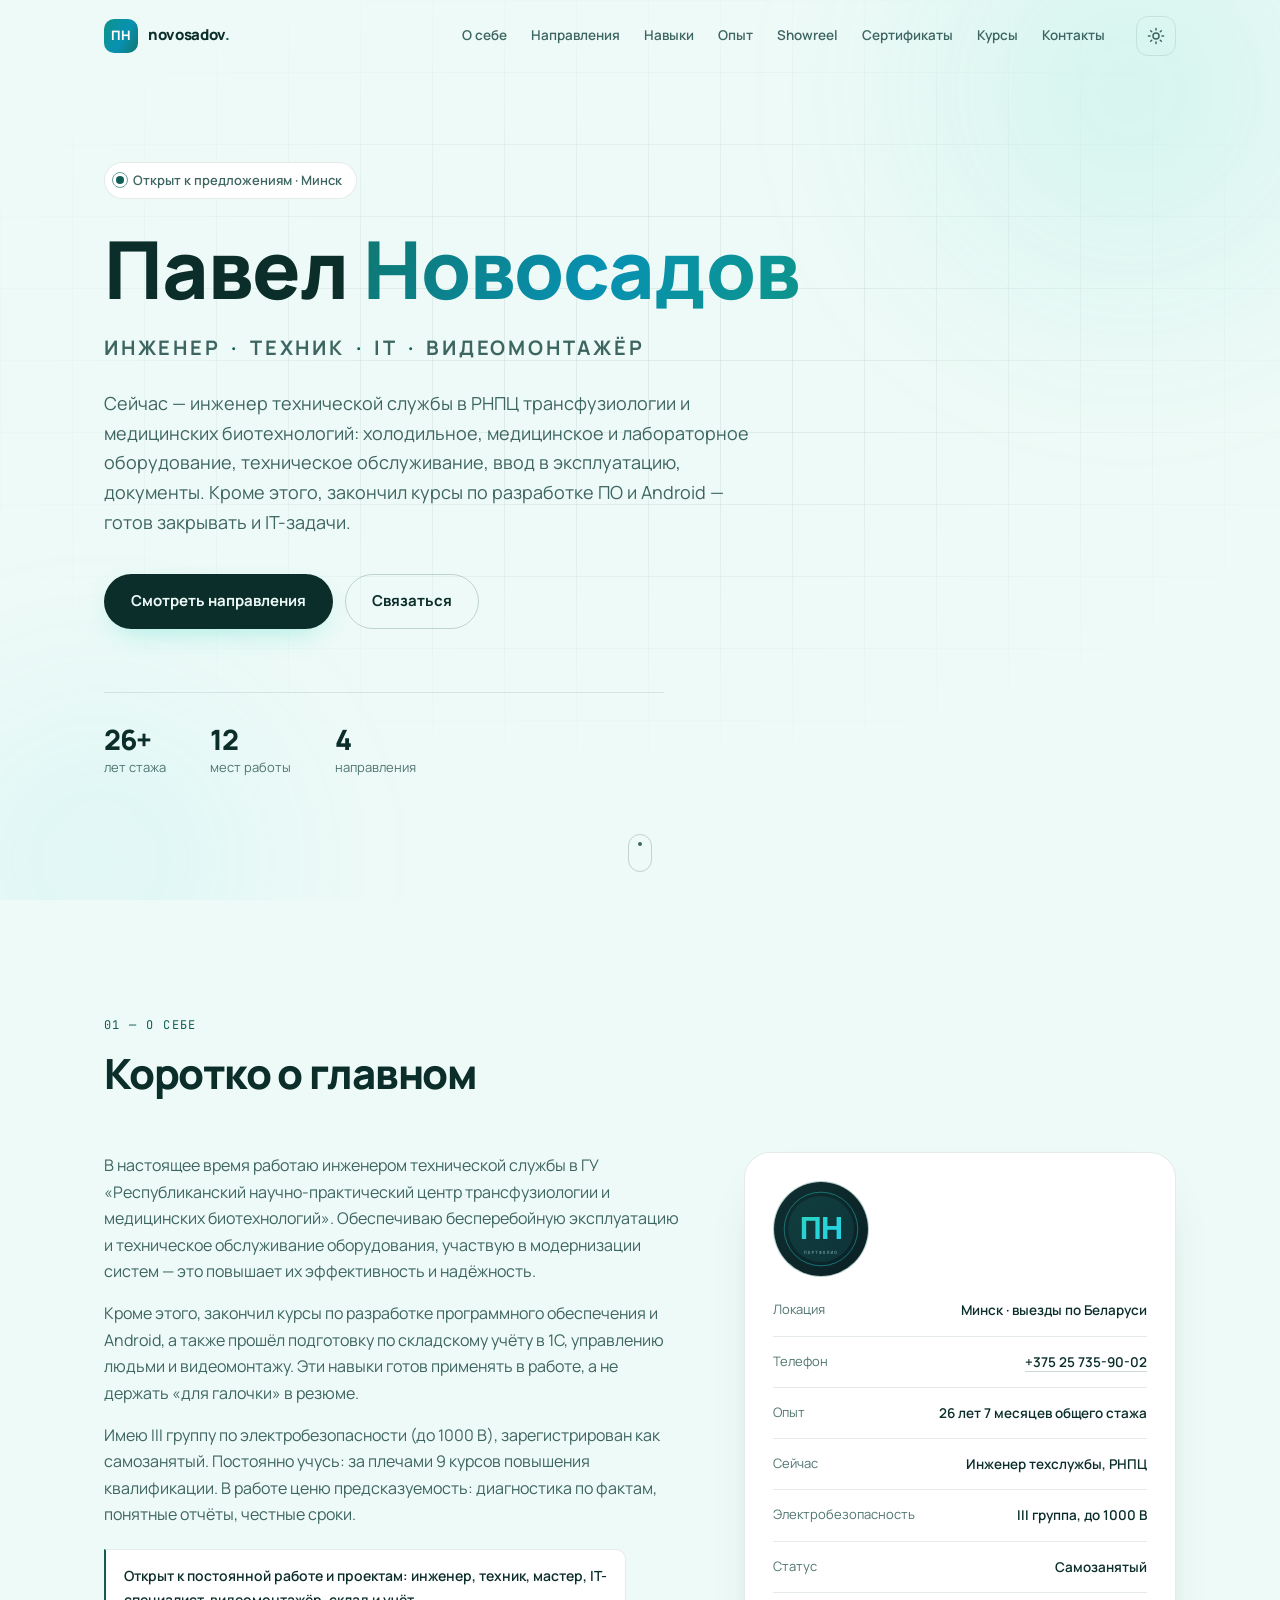
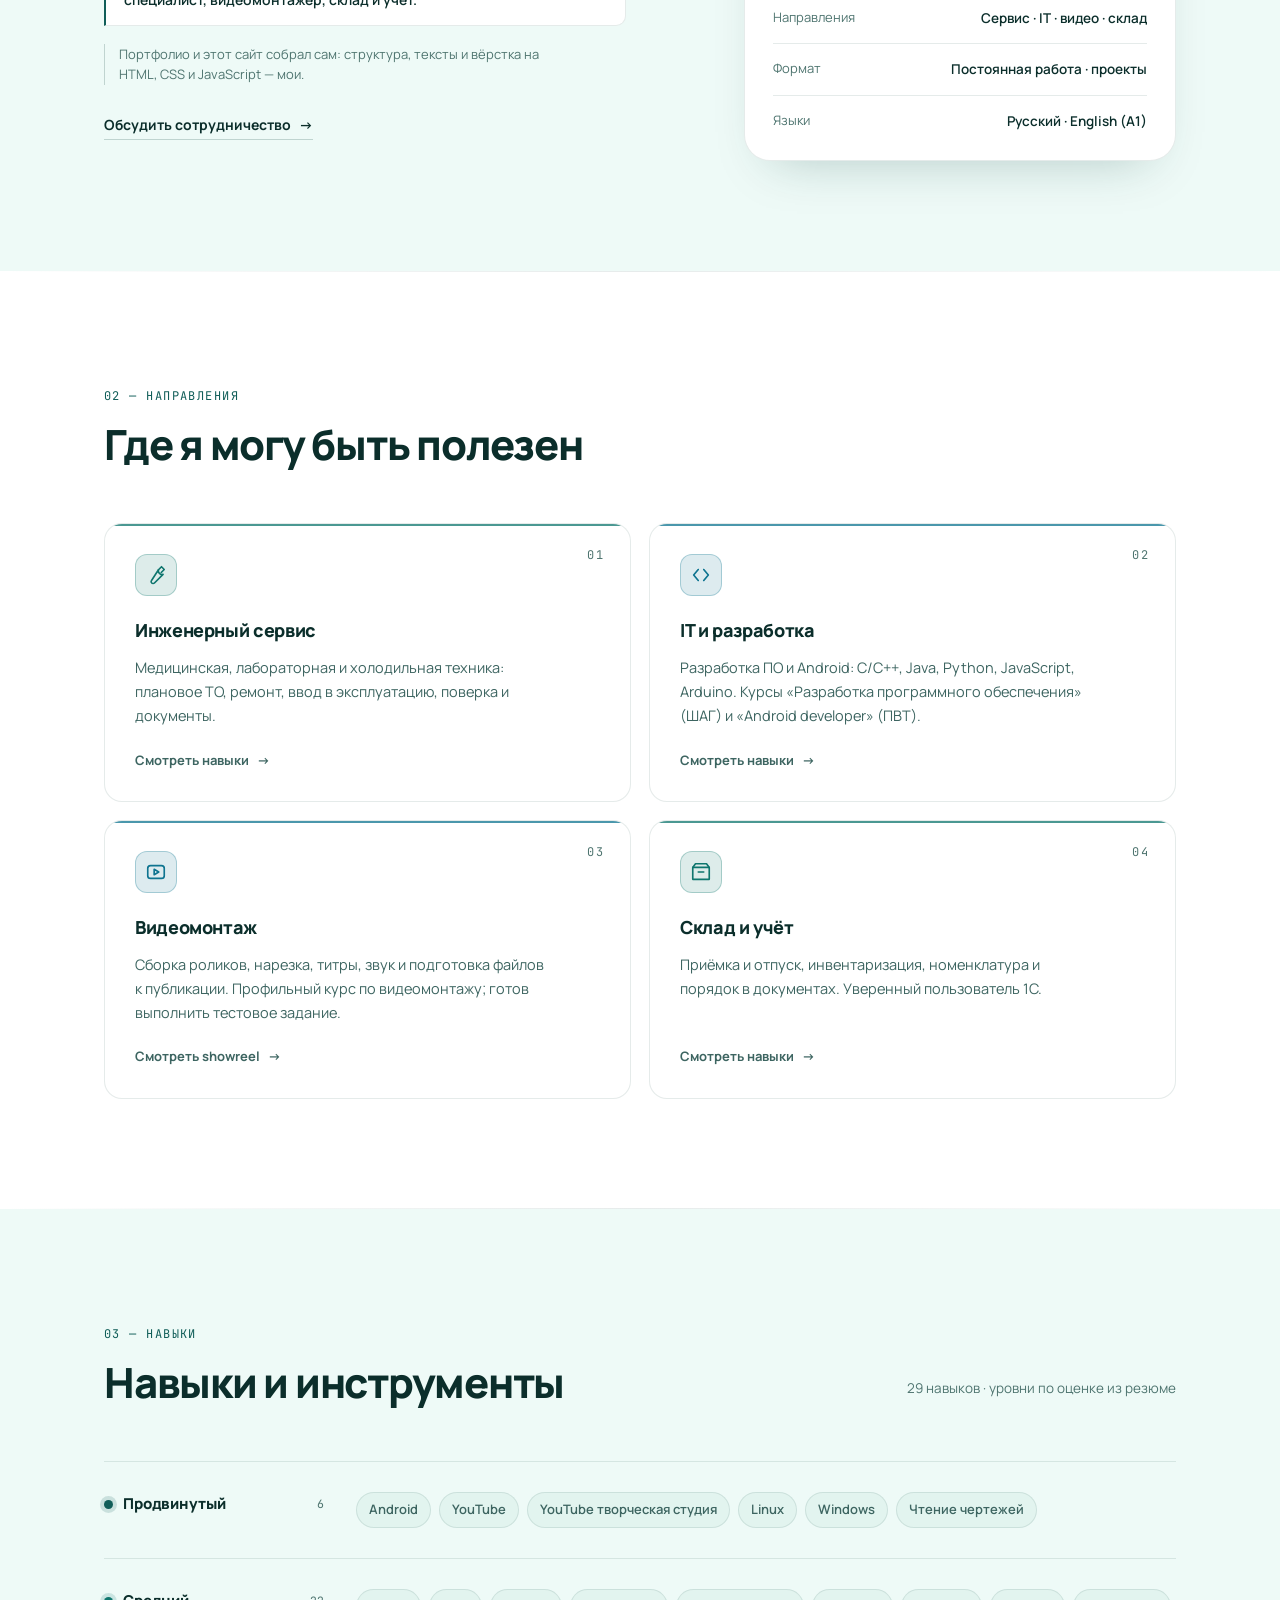
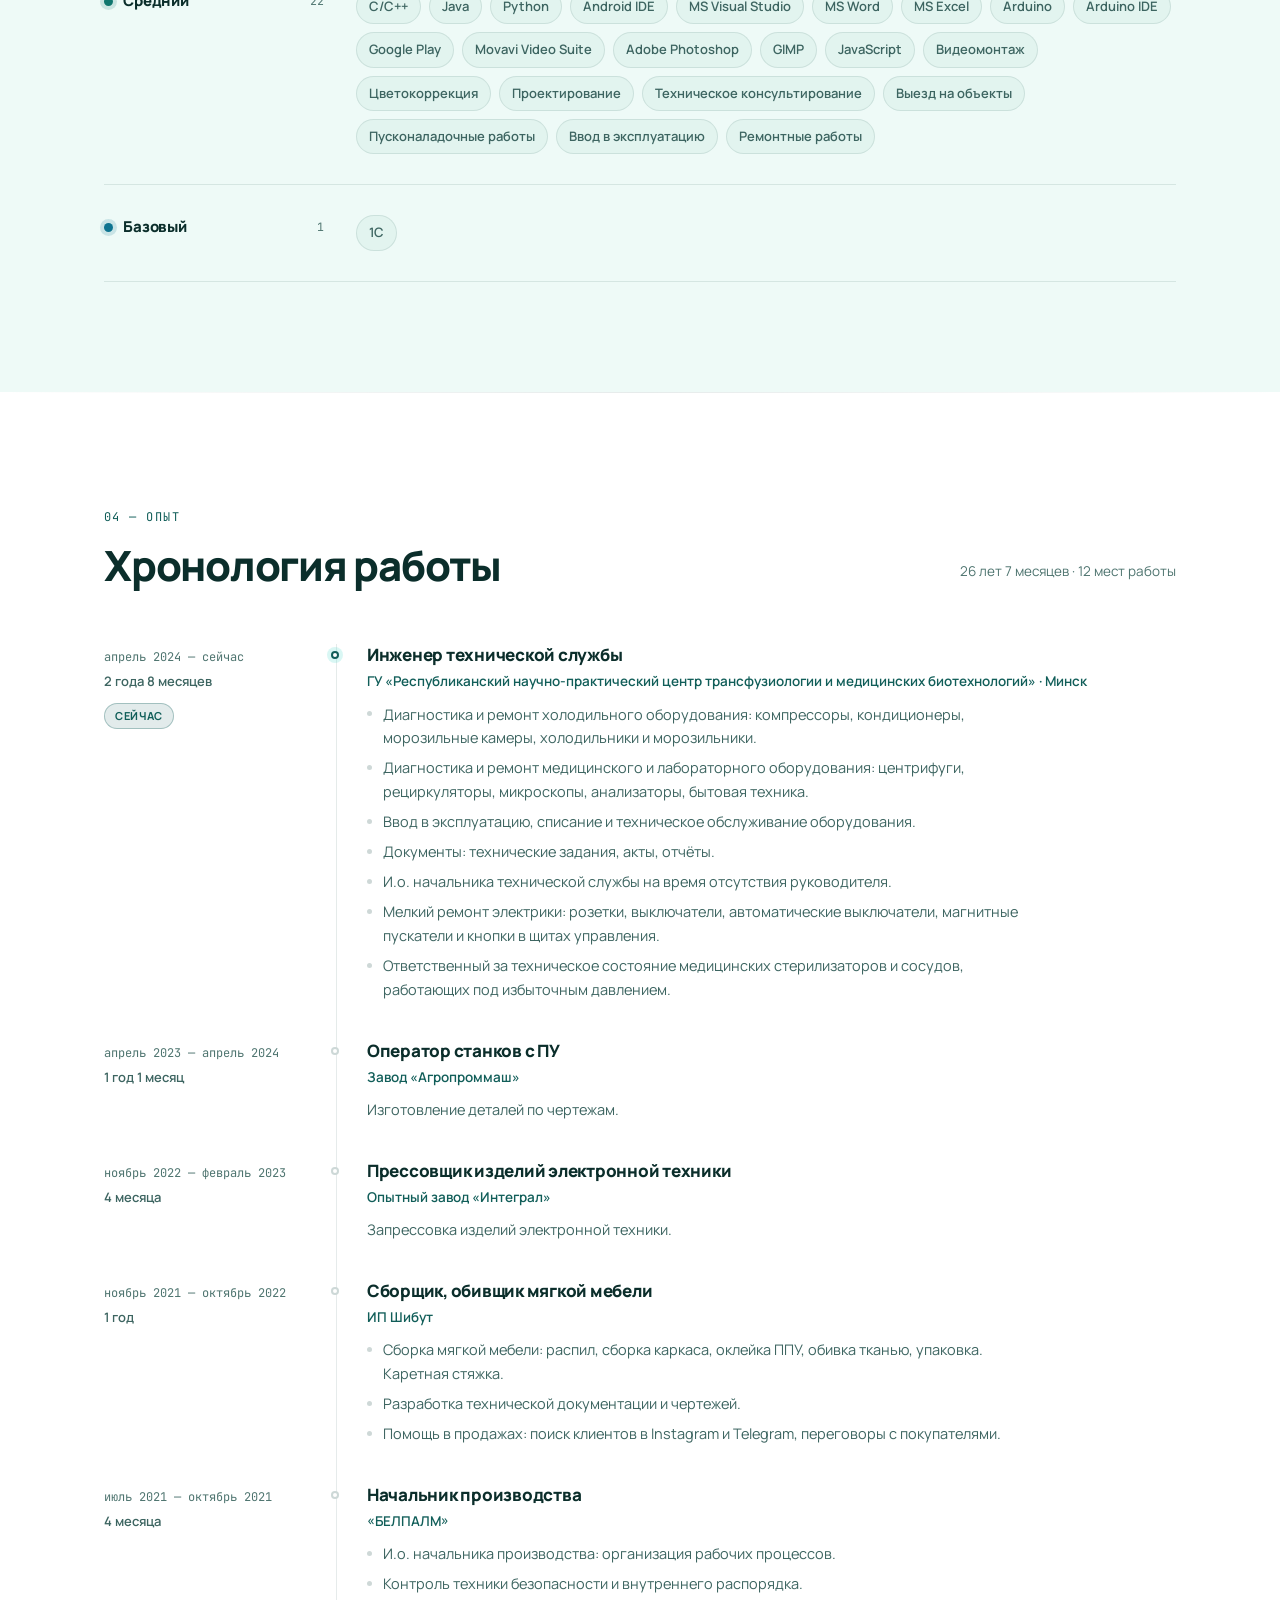
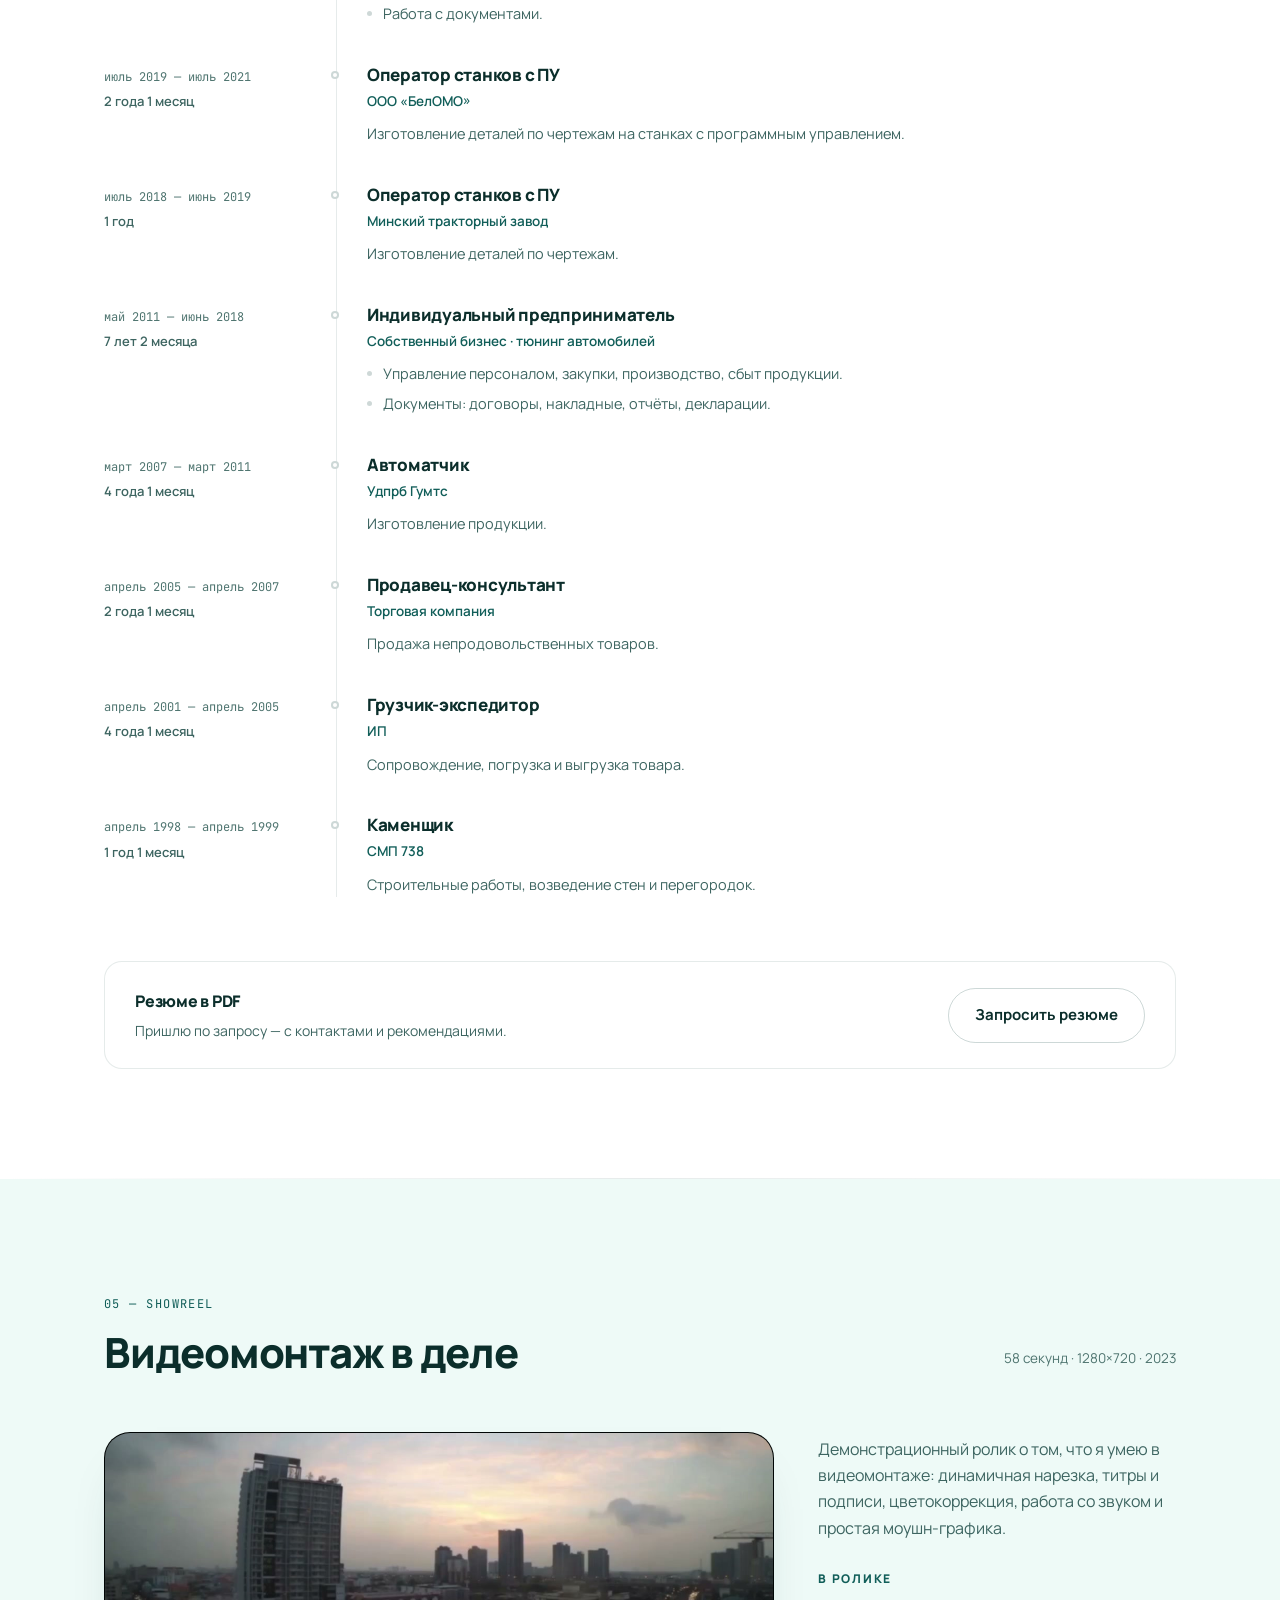
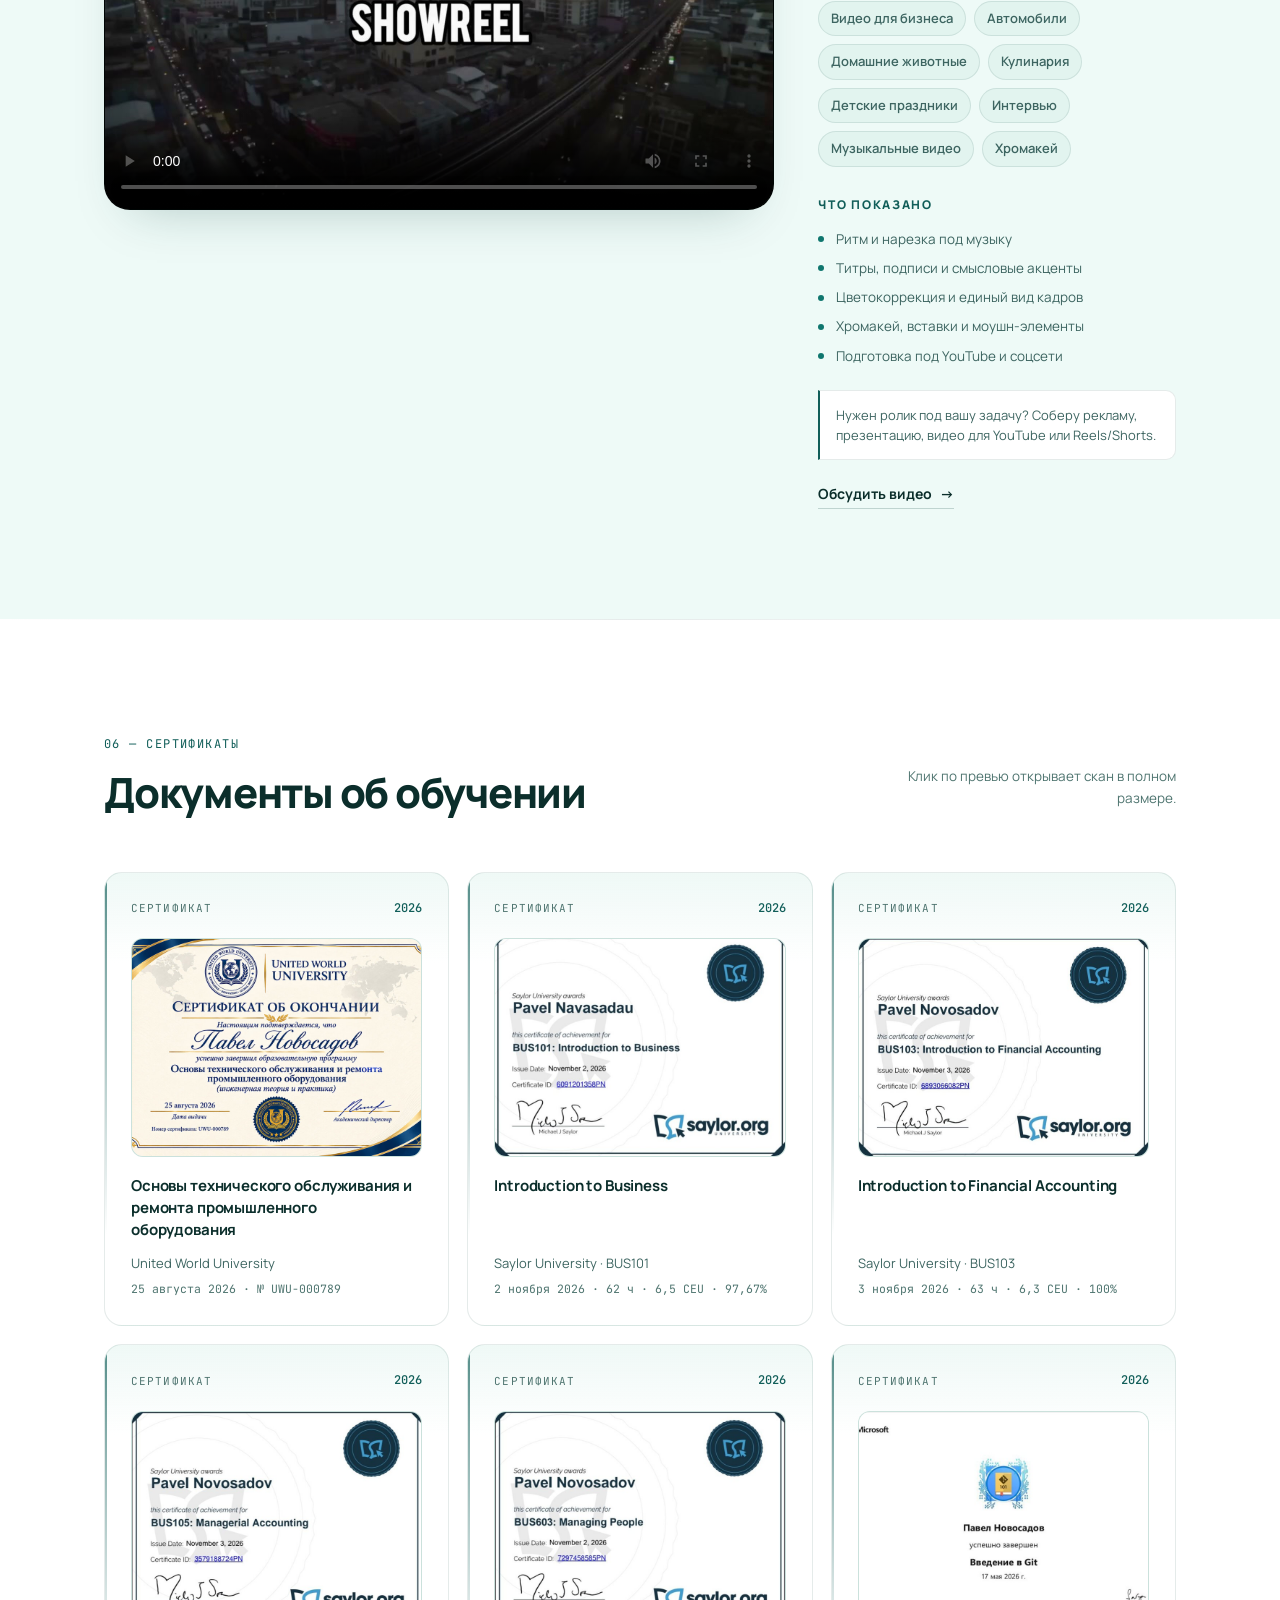
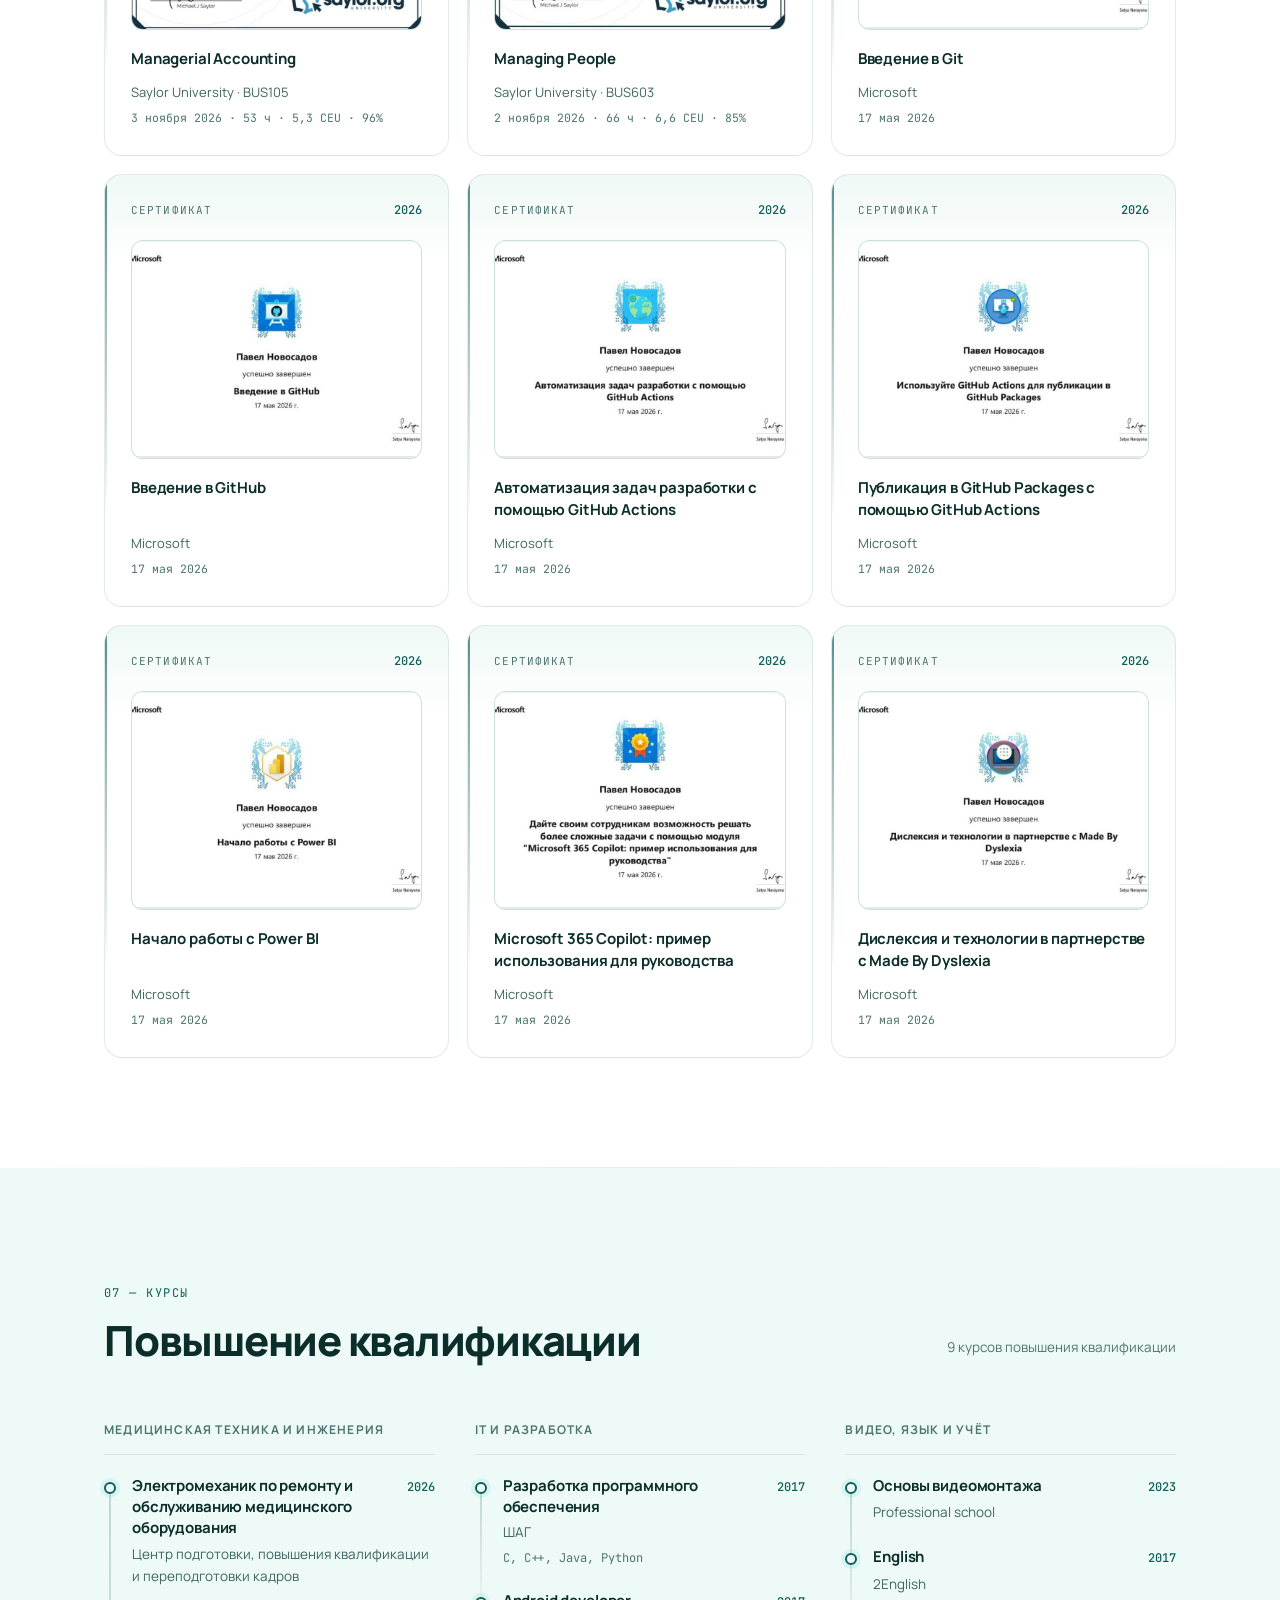
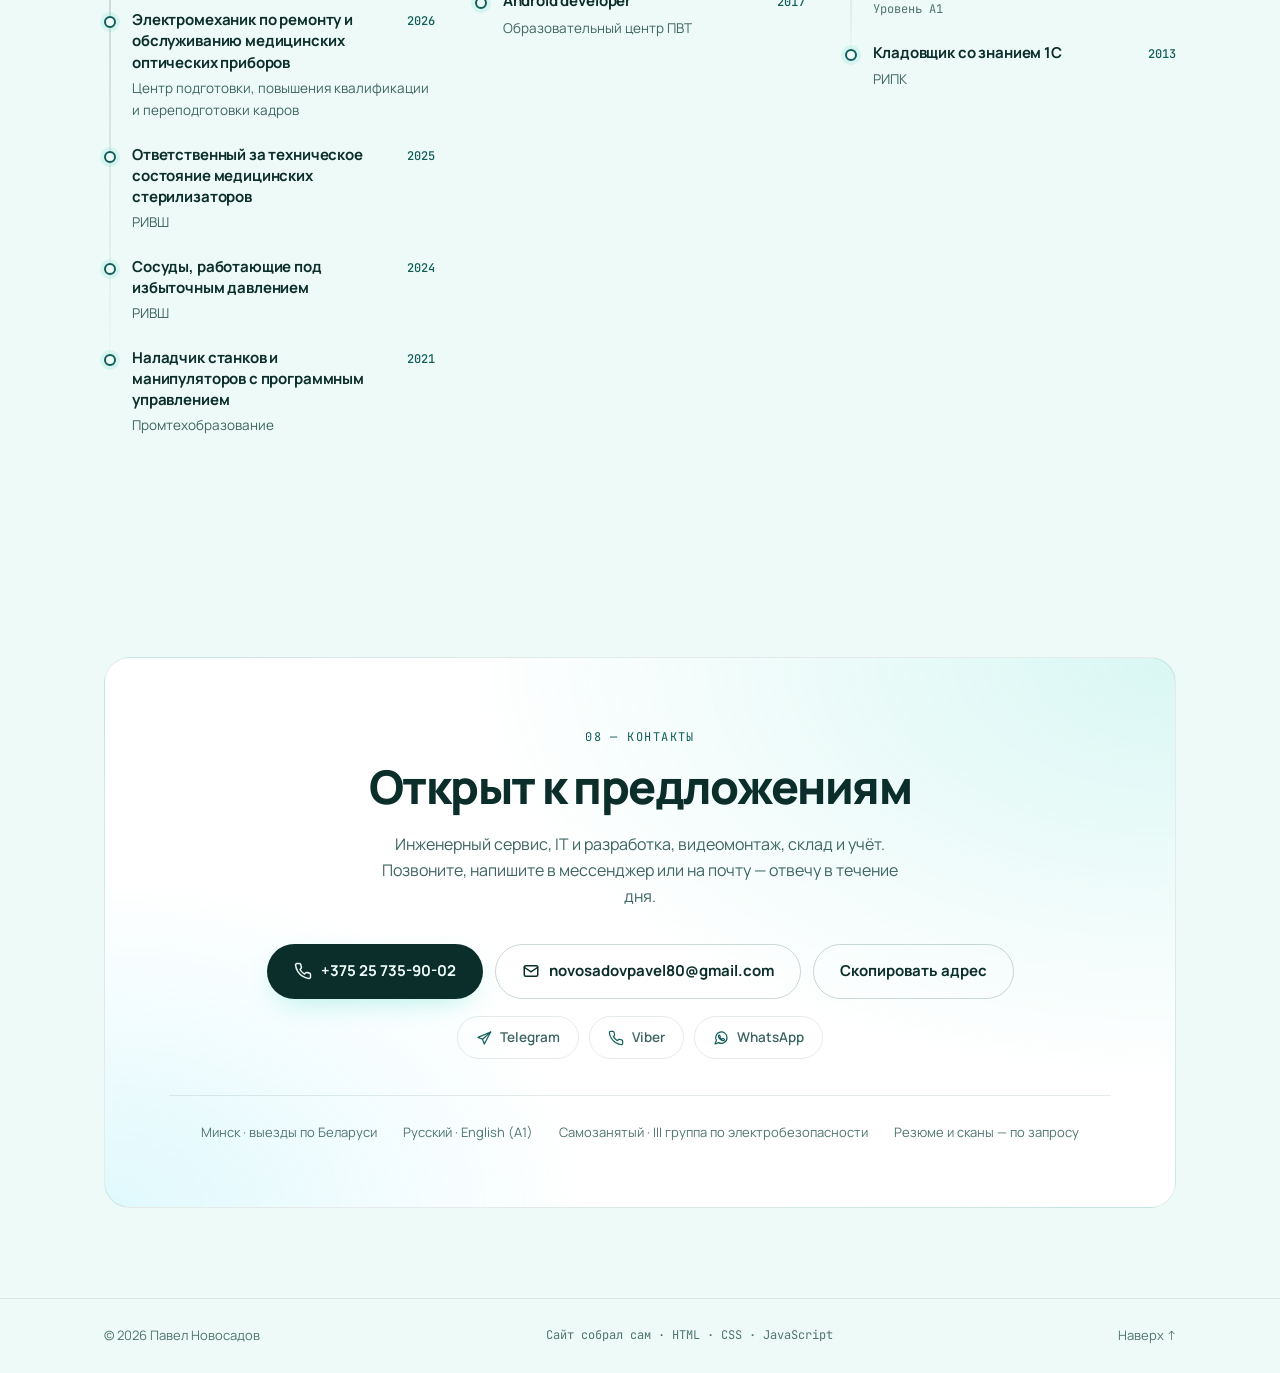
==== commit ec891532: "feat: add video showreel section - add 58-second showreel with native player and poster - describe e" ====
--- a/index.html
+++ b/index.html
@@ -4,13 +4,13 @@
   <meta charset="UTF-8" />
   <meta name="viewport" content="width=device-width, initial-scale=1.0" />
   <title>Павел Новосадов — инженер, техник, IT-специалист, видеомонтажёр</title>
-  <meta name="description" content="Портфолио Павла Новосадова: инженерный сервис и медицинская техника, IT и разработка, видеомонтаж, склад и учёт. Навыки, опыт, сертификаты, курсы и контакты." />
+  <meta name="description" content="Портфолио Павла Новосадова: инженерный сервис и медицинская техника, IT и разработка, видеомонтаж и showreel, склад и учёт. Навыки, опыт, сертификаты, курсы и контакты." />
   <meta name="author" content="Павел Новосадов" />
   <meta name="theme-color" content="#12363a" />
 
   <meta property="og:type" content="website" />
   <meta property="og:title" content="Павел Новосадов — инженер, техник, IT-специалист, видеомонтажёр" />
-  <meta property="og:description" content="Инженерный сервис, IT и разработка, видеомонтаж и складской учёт. Опыт, навыки, сертификаты, курсы и контакты." />
+  <meta property="og:description" content="Инженерный сервис, IT и разработка, видеомонтаж и showreel, складской учёт. Опыт, навыки, сертификаты, курсы и контакты." />
   <meta property="og:image" content="https://noovosadovpavel.github.io/portfolio/assets/img/og-cover.png" />
   <meta property="og:image:width" content="1200" />
   <meta property="og:image:height" content="630" />
@@ -66,7 +66,16 @@
       "Git и GitHub Actions",
       "Power BI",
       "Управление персоналом"
-    ]
+    ],
+    "subjectOf": {
+      "@type": "VideoObject",
+      "name": "Showreel — видеомонтаж Павла Новосадова",
+      "description": "Демонстрационный ролик: нарезка под музыку, титры, цветокоррекция, хромакей и моушн-графика. Видео для бизнеса, автомобилей, кулинарии, детских праздников, интервью и музыкальных клипов.",
+      "thumbnailUrl": "https://noovosadovpavel.github.io/portfolio/showreels/poster.jpg",
+      "contentUrl": "https://noovosadovpavel.github.io/portfolio/showreels/showreel.mp4",
+      "uploadDate": "2023-11-10",
+      "duration": "PT59S"
+    }
   }
   </script>
 </head>
@@ -87,6 +96,7 @@
         <a href="#directions" class="nav__link">Направления</a>
         <a href="#skills" class="nav__link">Навыки</a>
         <a href="#experience" class="nav__link">Опыт</a>
+        <a href="#showreel" class="nav__link">Showreel</a>
         <a href="#certificates" class="nav__link">Сертификаты</a>
         <a href="#education" class="nav__link">Курсы</a>
         <a href="#contact" class="nav__link">Контакты</a>
@@ -252,7 +262,7 @@
               к публикации. Профильный курс по видеомонтажу; готов
               выполнить тестовое задание.
             </p>
-            <a class="direction__link" href="#skills">Смотреть навыки <span aria-hidden="true">→</span></a>
+            <a class="direction__link" href="#showreel">Смотреть showreel <span aria-hidden="true">→</span></a>
           </article>
 
           <article class="direction reveal" data-track="warehouse" style="--delay: 180ms">
@@ -532,12 +542,79 @@
       </div>
     </section>
 
-    <!-- CERTIFICATES -->
-    <section class="section" id="certificates">
+    <!-- SHOWREEL -->
+    <section class="section" id="showreel">
       <div class="container">
         <div class="section__head section__head--row reveal">
           <div>
-            <span class="section__kicker">05 — Сертификаты</span>
+            <span class="section__kicker">05 — Showreel</span>
+            <h2 class="section__title">Видеомонтаж в деле</h2>
+          </div>
+          <p class="section__note">58 секунд · 1280×720 · 2023</p>
+        </div>
+
+        <div class="showreel">
+          <div class="showreel__media reveal">
+            <video
+              class="showreel__video"
+              controls
+              preload="metadata"
+              playsinline
+              poster="showreels/poster.jpg"
+              width="1280"
+              height="720"
+              aria-label="Showreel: примеры видеомонтажа"
+            >
+              <source src="showreels/showreel.mp4" type="video/mp4" />
+              Ваш браузер не поддерживает видео.
+              <a href="showreels/showreel.mp4">Открыть файл</a>.
+            </video>
+          </div>
+
+          <div class="showreel__body reveal" style="--delay: 80ms">
+            <p class="showreel__lead">
+              Демонстрационный ролик о том, что я умею в видеомонтаже:
+              динамичная нарезка, титры и подписи, цветокоррекция, работа
+              со звуком и простая моушн-графика.
+            </p>
+
+            <h3 class="showreel__subtitle">В ролике</h3>
+            <ul class="tags showreel__tags">
+              <li>Видео для бизнеса</li>
+              <li>Автомобили</li>
+              <li>Домашние животные</li>
+              <li>Кулинария</li>
+              <li>Детские праздники</li>
+              <li>Интервью</li>
+              <li>Музыкальные видео</li>
+              <li>Хромакей</li>
+            </ul>
+
+            <h3 class="showreel__subtitle">Что показано</h3>
+            <ul class="showreel__list">
+              <li>Ритм и нарезка под музыку</li>
+              <li>Титры, подписи и смысловые акценты</li>
+              <li>Цветокоррекция и единый вид кадров</li>
+              <li>Хромакей, вставки и моушн-элементы</li>
+              <li>Подготовка под YouTube и соцсети</li>
+            </ul>
+
+            <p class="showreel__note">
+              Нужен ролик под вашу задачу? Соберу рекламу, презентацию,
+              видео для YouTube или Reels/Shorts.
+            </p>
+            <a class="link-arrow" href="#contact">Обсудить видео <span aria-hidden="true">→</span></a>
+          </div>
+        </div>
+      </div>
+    </section>
+
+    <!-- CERTIFICATES -->
+    <section class="section section--alt" id="certificates">
+      <div class="container">
+        <div class="section__head section__head--row reveal">
+          <div>
+            <span class="section__kicker">06 — Сертификаты</span>
             <h2 class="section__title">Документы об обучении</h2>
           </div>
           <p class="section__note">Клик по превью открывает скан в полном размере.</p>
@@ -704,11 +781,11 @@
     </section>
 
     <!-- EDUCATION -->
-    <section class="section section--alt" id="education">
+    <section class="section" id="education">
       <div class="container">
         <div class="section__head section__head--row reveal">
           <div>
-            <span class="section__kicker">06 — Курсы</span>
+            <span class="section__kicker">07 — Курсы</span>
             <h2 class="section__title">Повышение квалификации</h2>
           </div>
           <p class="section__note">9 курсов повышения квалификации</p>
@@ -819,7 +896,7 @@
     <section class="section section--contact" id="contact">
       <div class="container">
         <div class="contact reveal">
-          <span class="section__kicker">07 — Контакты</span>
+          <span class="section__kicker">08 — Контакты</span>
           <h2 class="contact__title">Открыт к предложениям</h2>
           <p class="contact__lead">
             Инженерный сервис, IT и разработка, видеомонтаж, склад и учёт.
--- a/assets/css/style.css
+++ b/assets/css/style.css
@@ -748,6 +748,85 @@
 }
 .tags--sm li { font-size: 12px; padding: 4px 10px; }
 
+/* ---------- Showreel ---------- */
+.showreel {
+  display: grid;
+  grid-template-columns: minmax(0, 1.5fr) minmax(0, 0.8fr);
+  gap: 44px;
+  align-items: start;
+}
+
+.showreel__media {
+  position: relative;
+  background: #000;
+  border: 1px solid var(--border);
+  border-radius: var(--radius-lg);
+  overflow: hidden;
+  box-shadow: var(--shadow);
+}
+
+.showreel__video {
+  display: block;
+  width: 100%;
+  height: auto;
+  aspect-ratio: 16 / 9;
+  background: #000;
+}
+
+.showreel__body { padding-top: 4px; }
+.showreel__lead {
+  max-width: 46ch;
+  color: var(--text-muted);
+}
+
+.showreel__subtitle {
+  margin-top: 28px;
+  font-size: 12px;
+  font-weight: 800;
+  letter-spacing: 0.14em;
+  text-transform: uppercase;
+  color: var(--accent-2);
+}
+
+.showreel__tags { margin-top: 12px; }
+
+.showreel__list {
+  display: grid;
+  gap: 9px;
+  margin-top: 14px;
+}
+.showreel__list li {
+  position: relative;
+  padding-left: 18px;
+  font-size: 13.5px;
+  line-height: 1.5;
+  color: var(--text-muted);
+}
+.showreel__list li::before {
+  content: "";
+  position: absolute;
+  left: 0;
+  top: 0.55em;
+  width: 6px;
+  height: 6px;
+  border-radius: 50%;
+  background: var(--accent);
+}
+
+.showreel__note {
+  margin-top: 24px;
+  padding: 14px 16px;
+  font-size: 13px;
+  line-height: 1.55;
+  color: var(--text-muted);
+  background: var(--surface);
+  border: 1px solid var(--border);
+  border-left: 2px solid var(--accent-2);
+  border-radius: 0 var(--radius-sm) var(--radius-sm) 0;
+}
+
+.showreel .link-arrow { margin-top: 22px; }
+
 /* ---------- Experience ---------- */
 .work {
   display: grid;
@@ -1173,6 +1252,8 @@
 @media (max-width: 900px) {
   .about { grid-template-columns: 1fr; gap: 36px; }
   .directions { grid-template-columns: 1fr; }
+  .showreel { grid-template-columns: 1fr; gap: 30px; }
+  .showreel__body { max-width: 62ch; }
   .work__item { grid-template-columns: 1fr; }
   .work__side {
     display: flex;
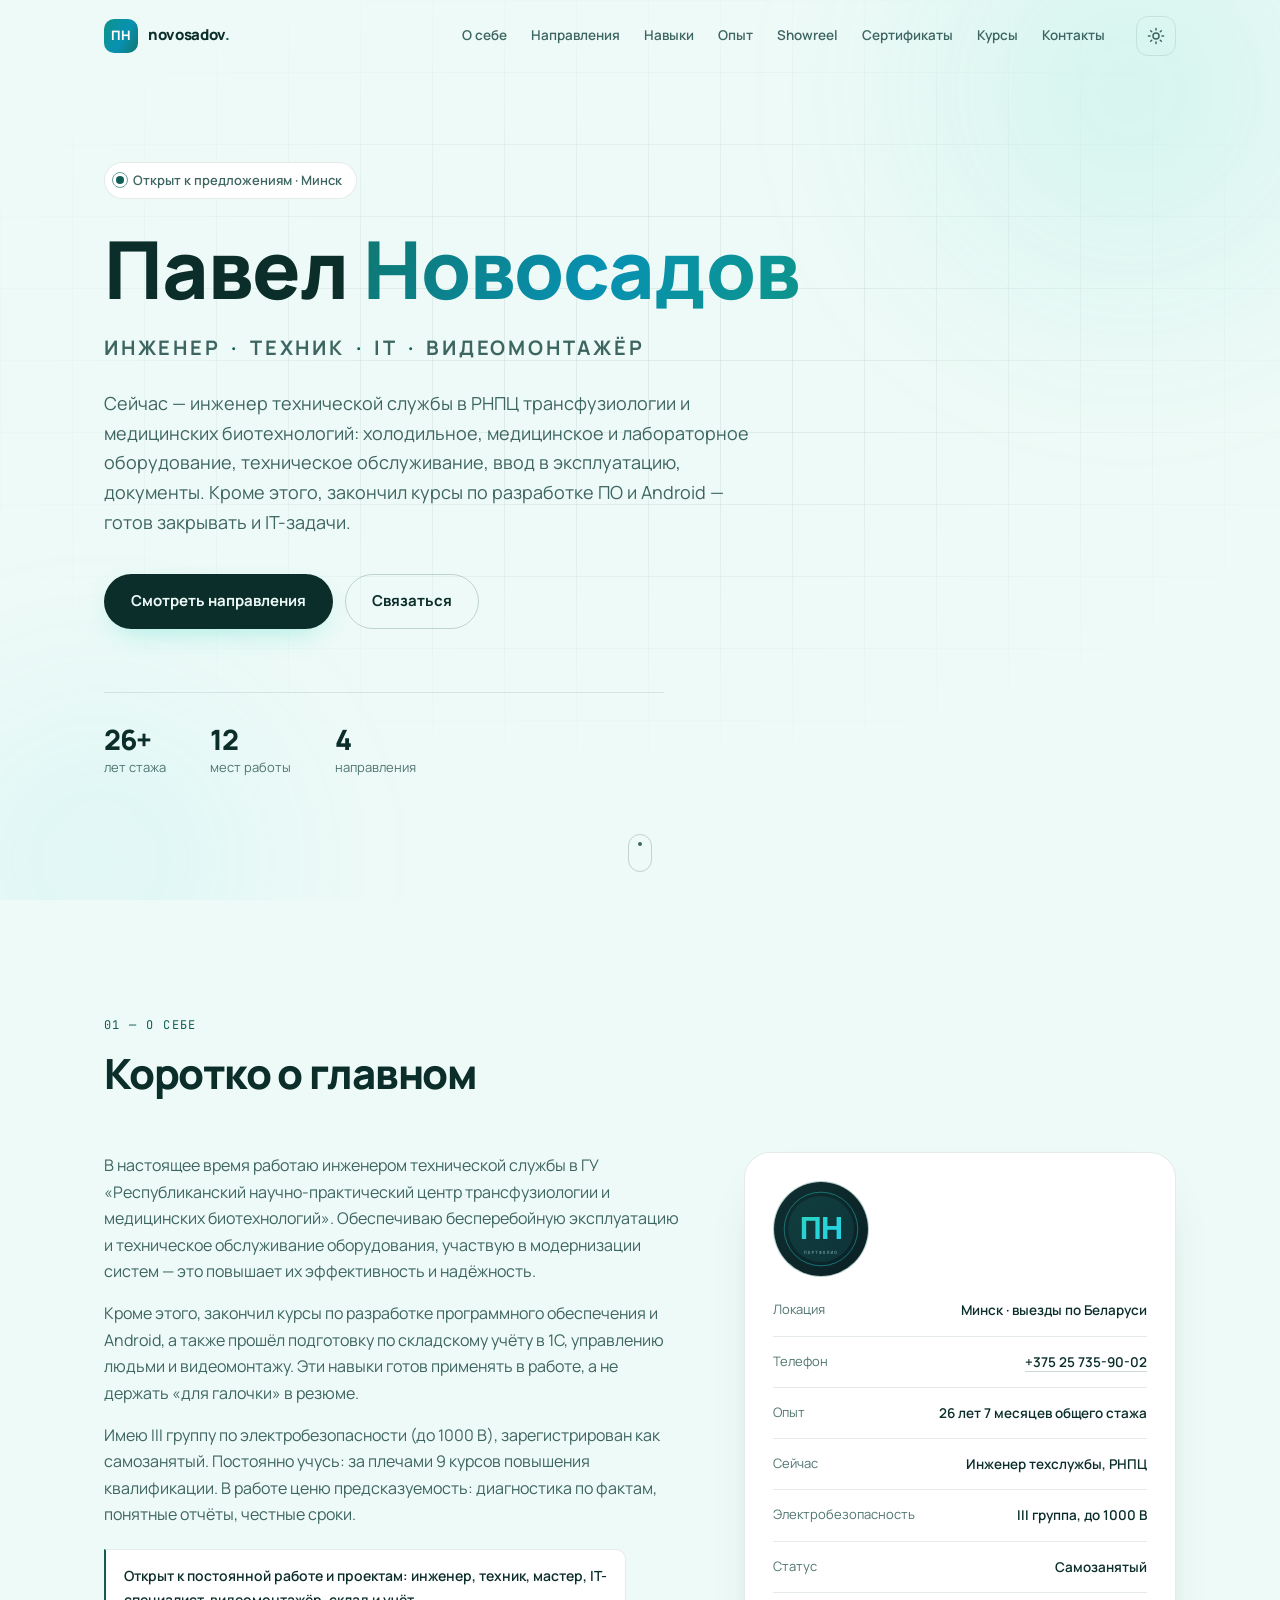
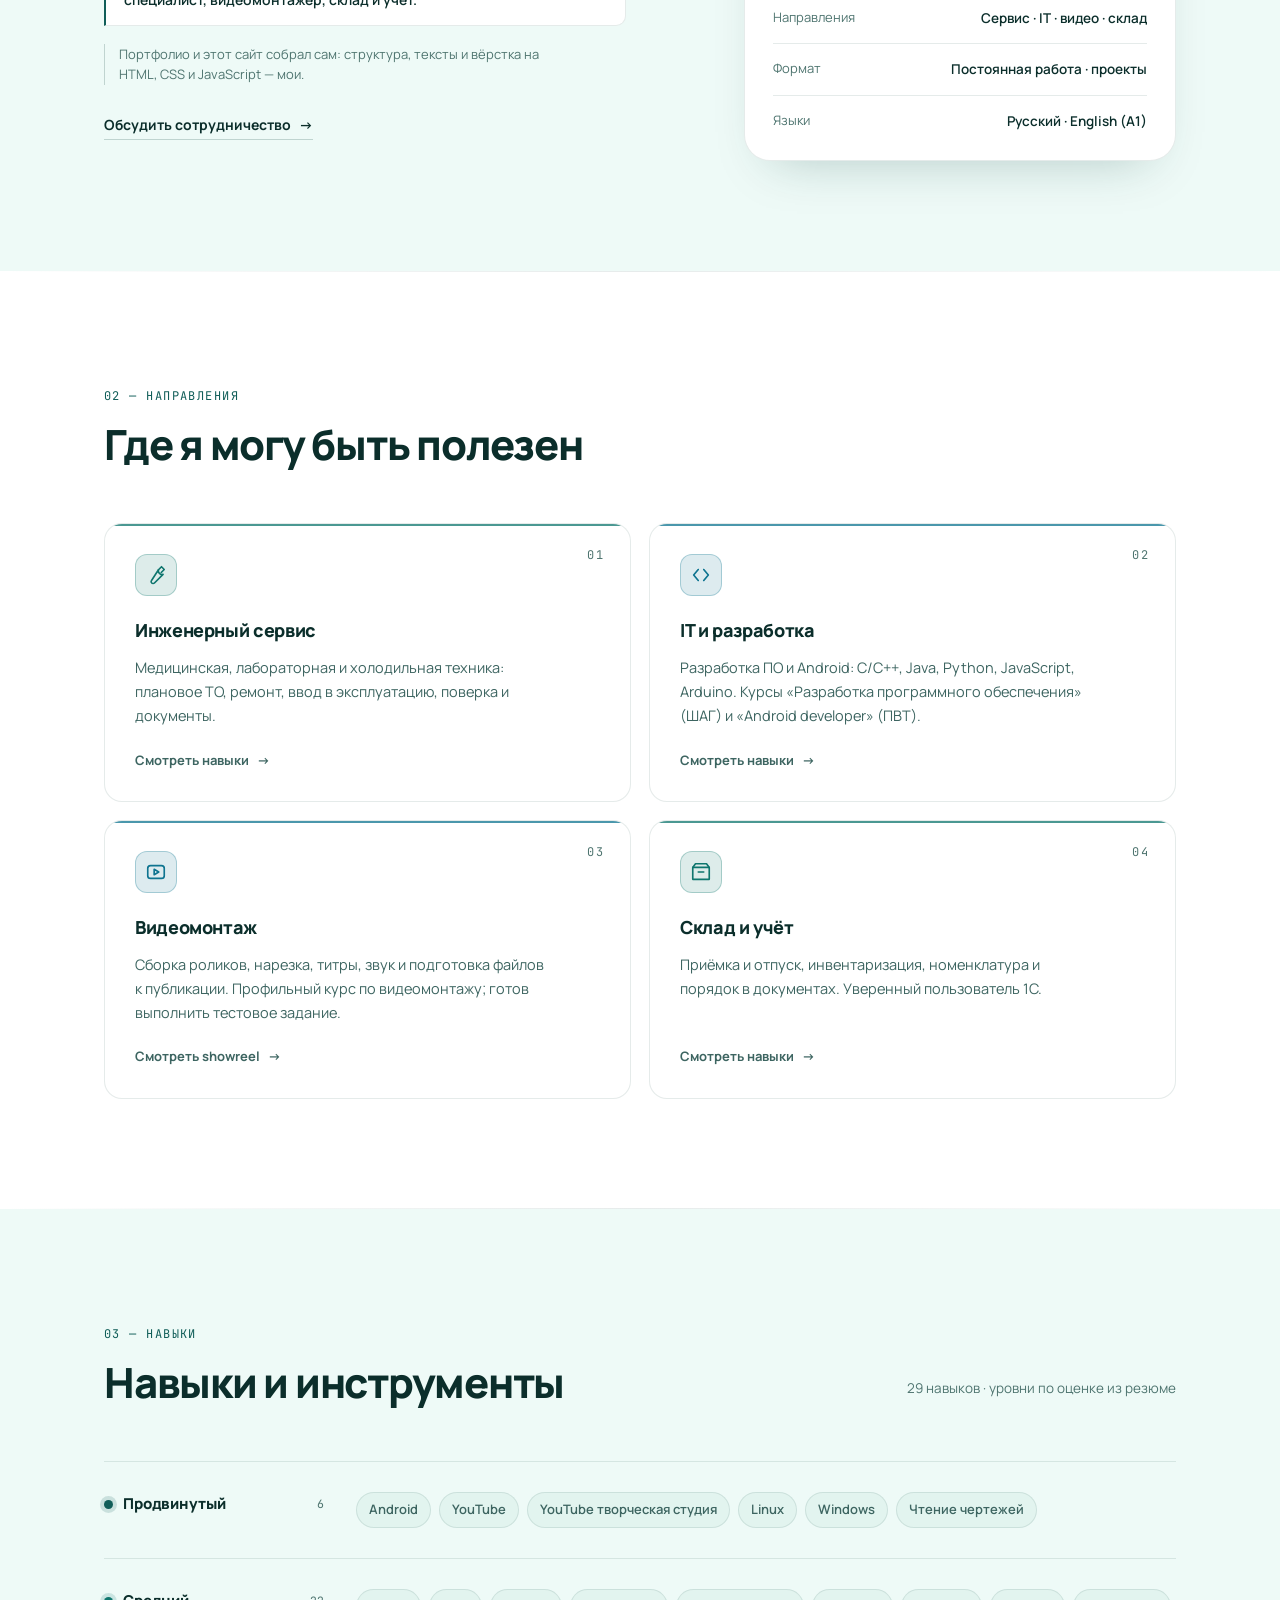
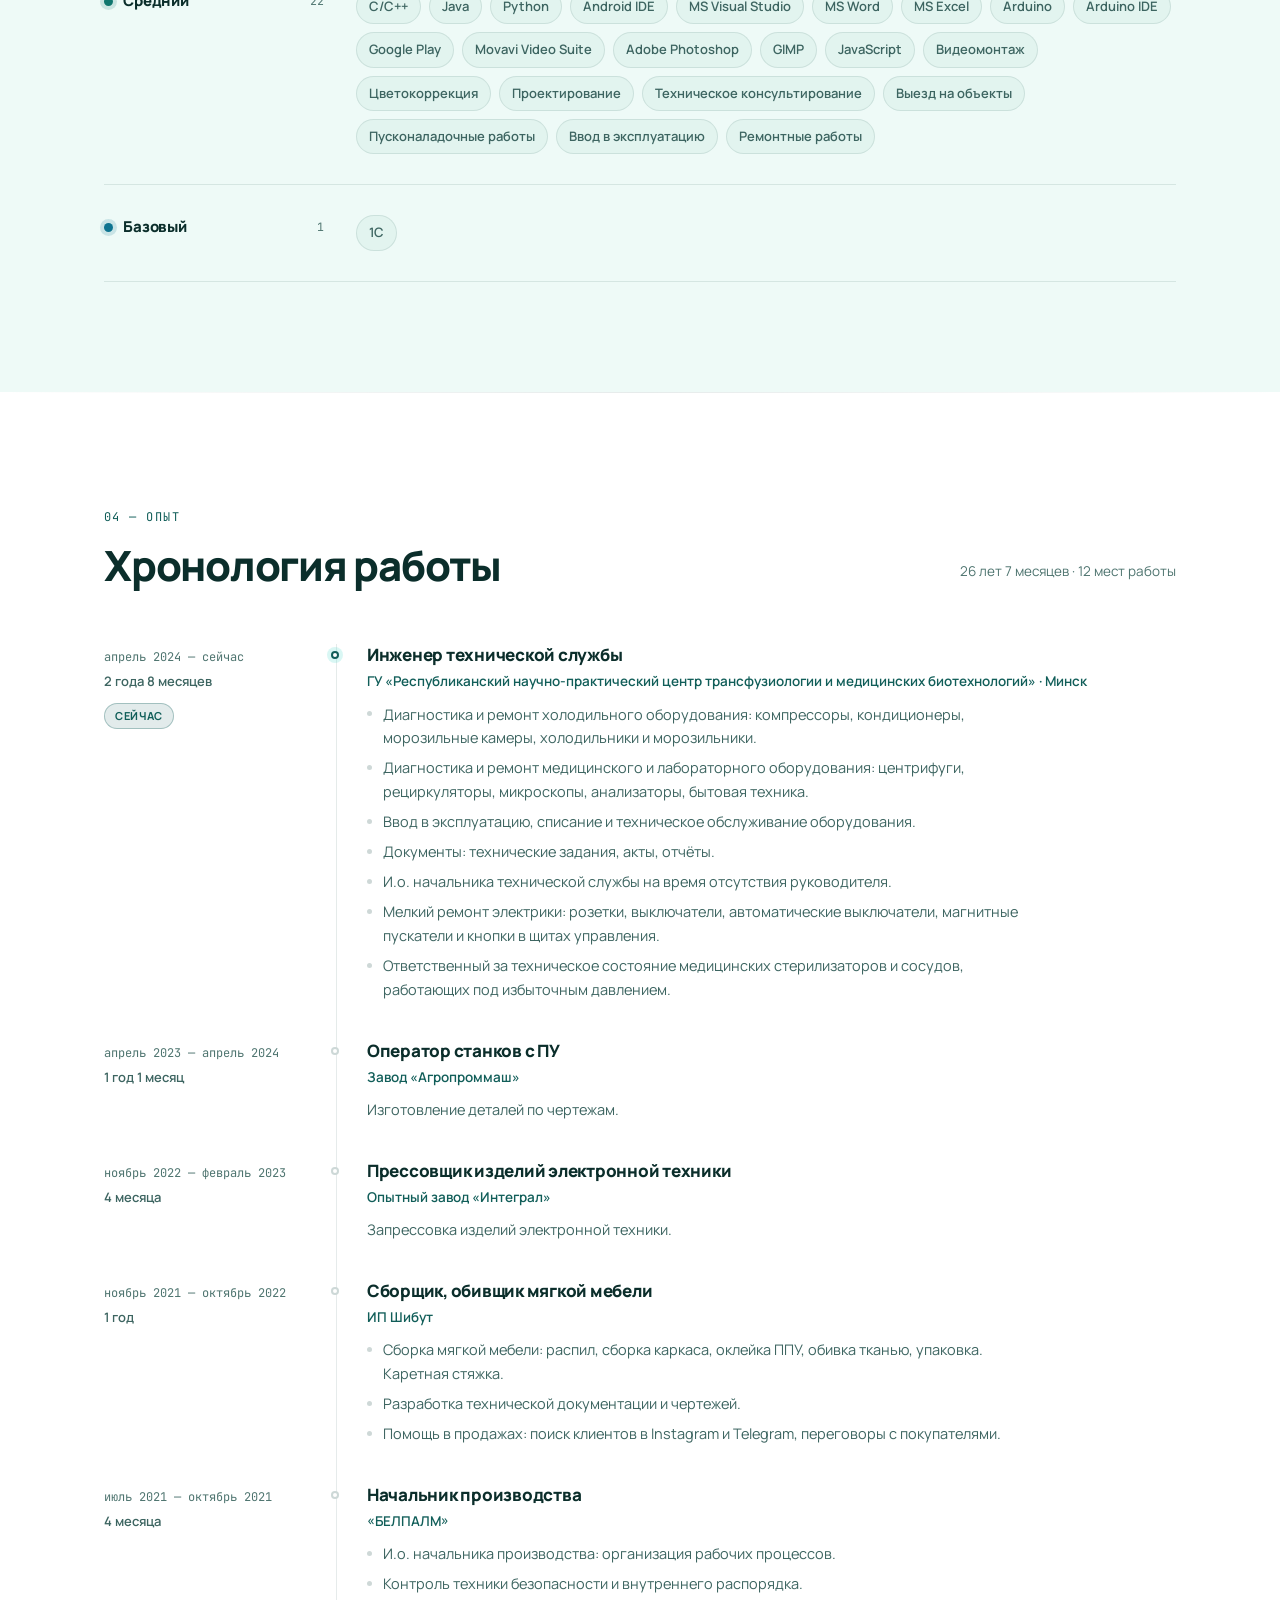
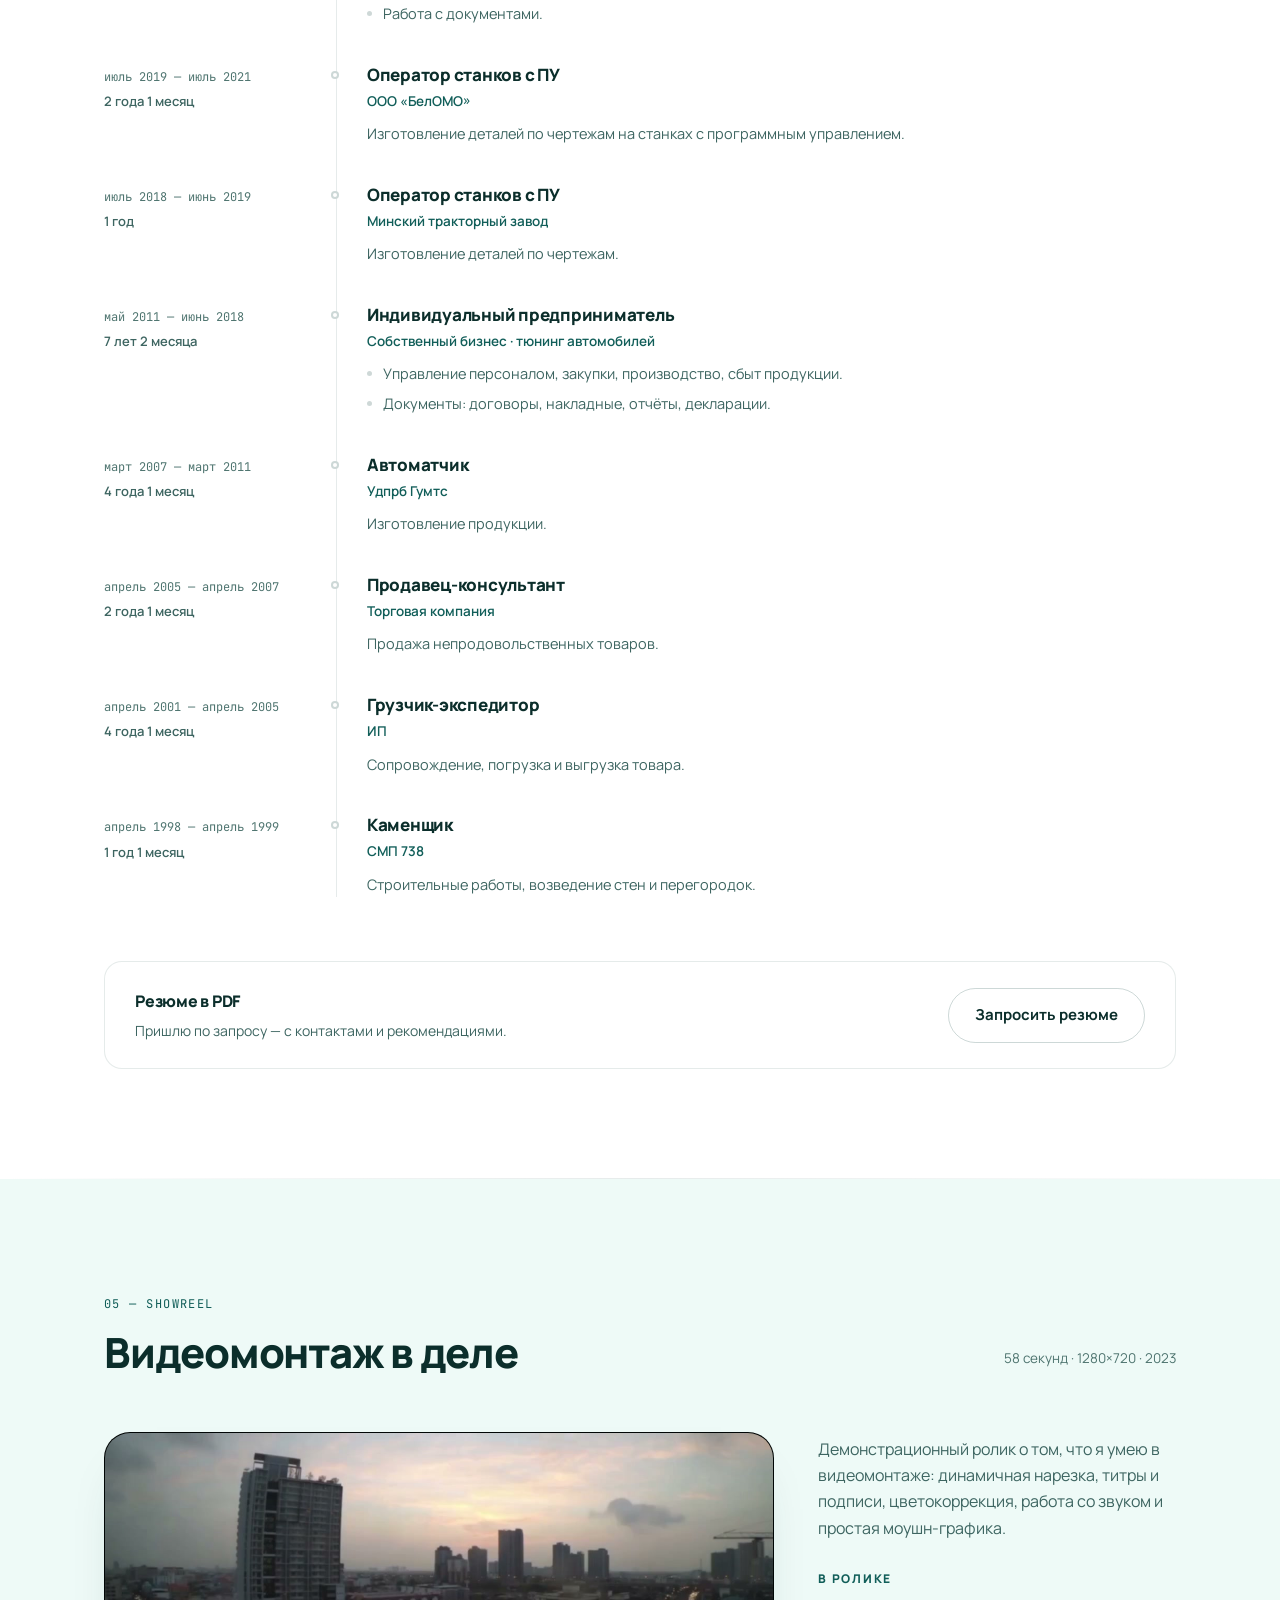
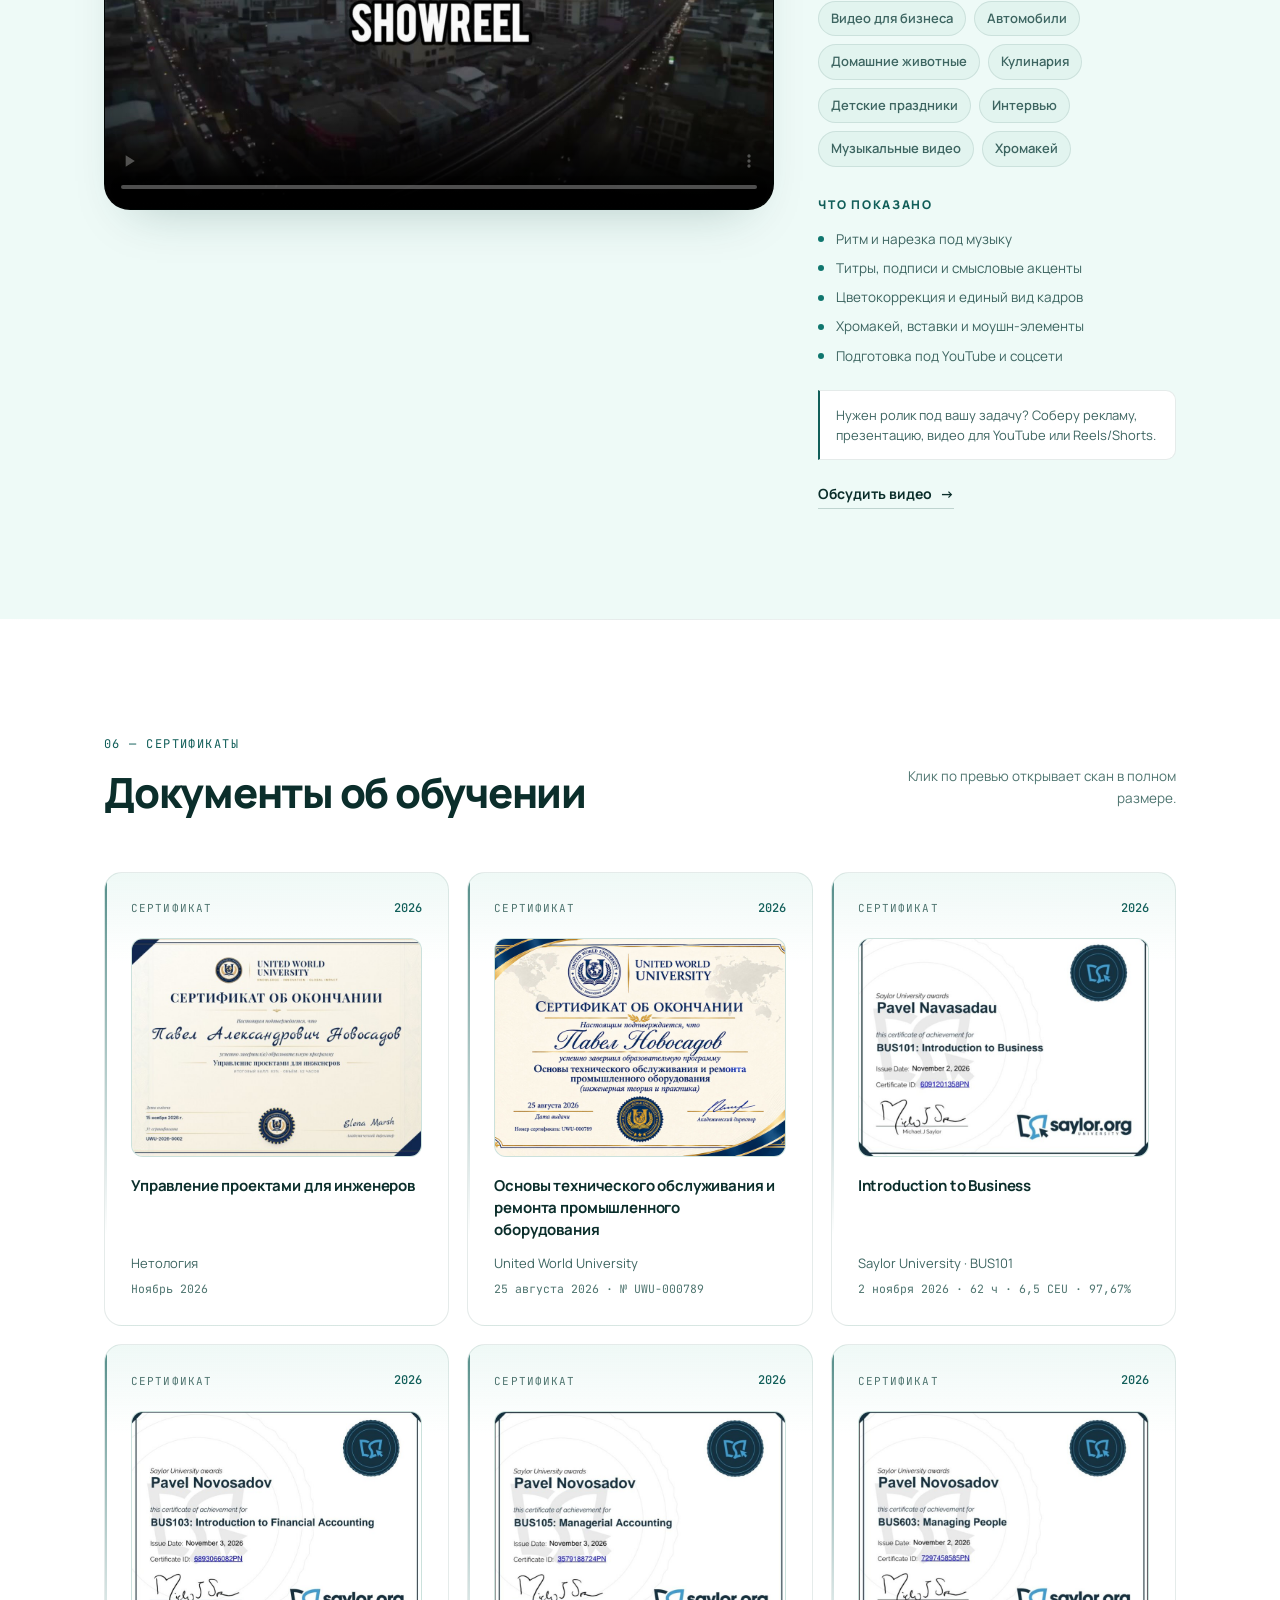
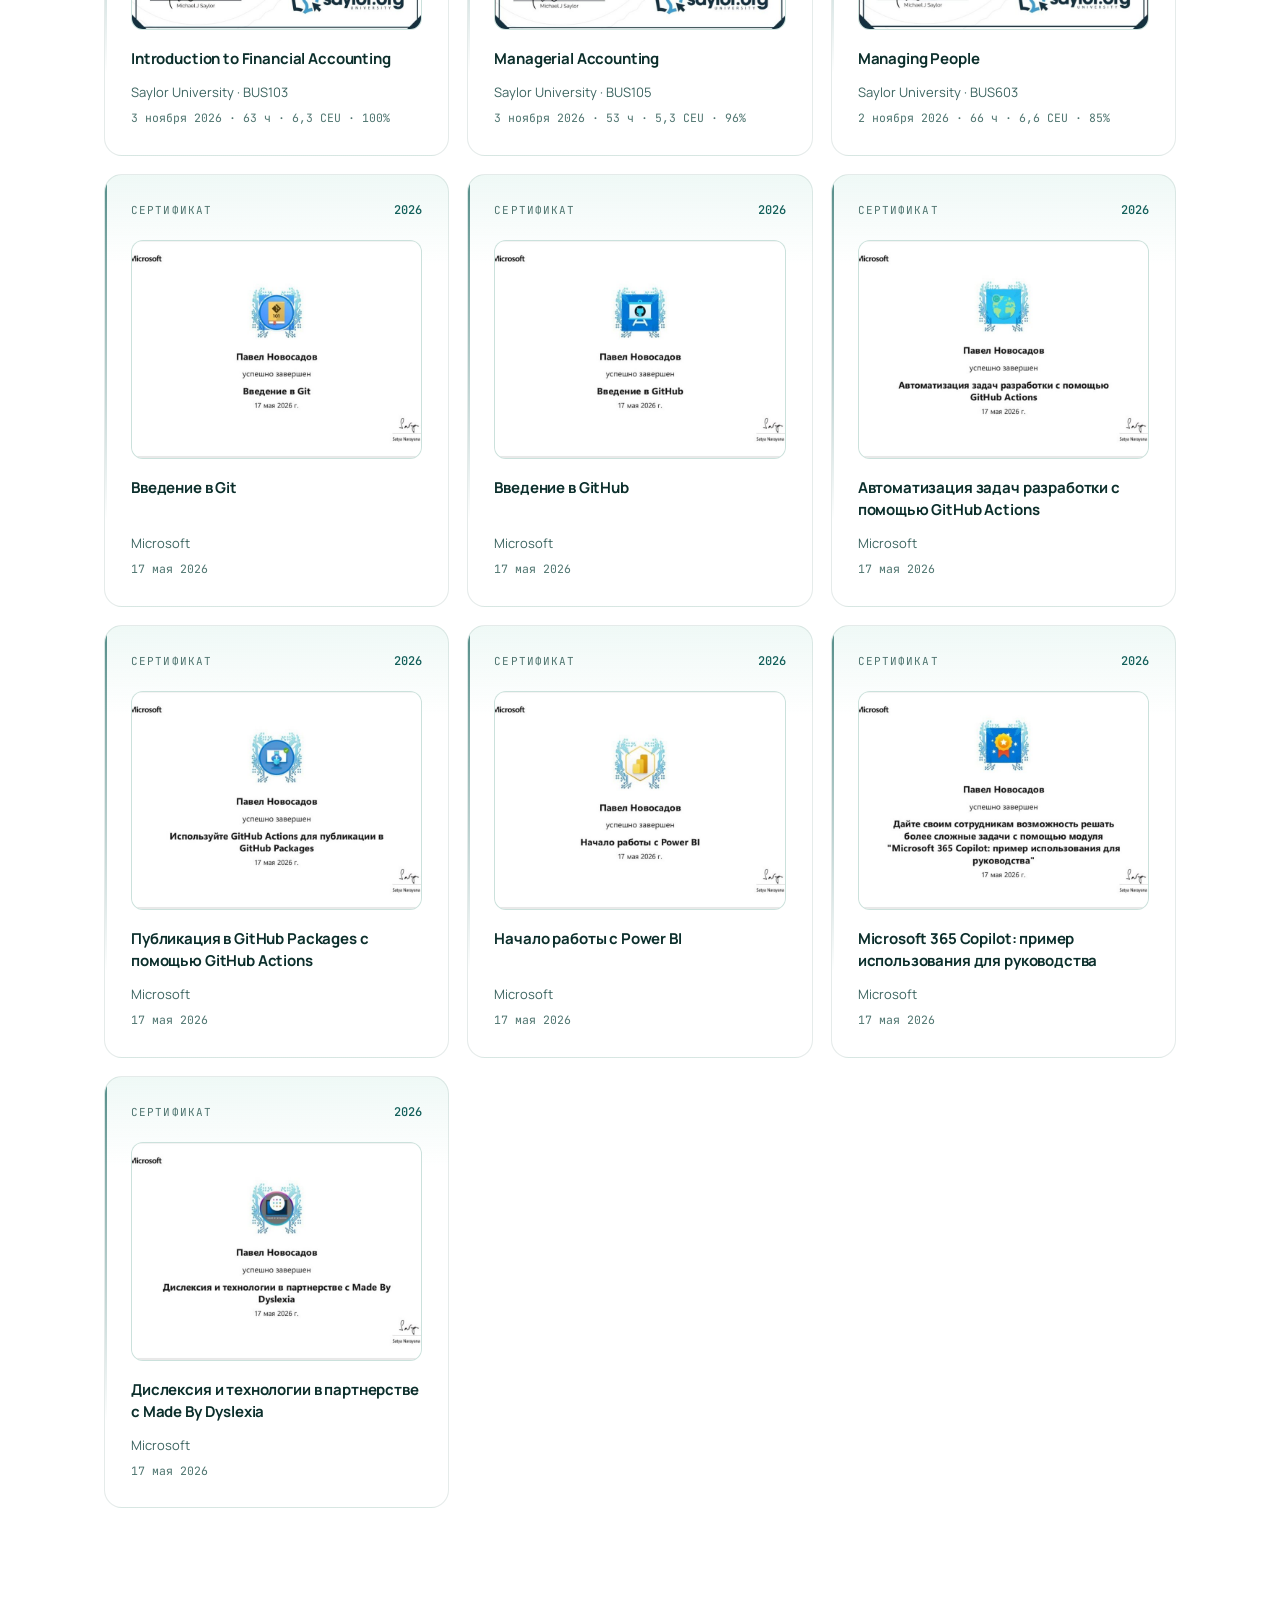
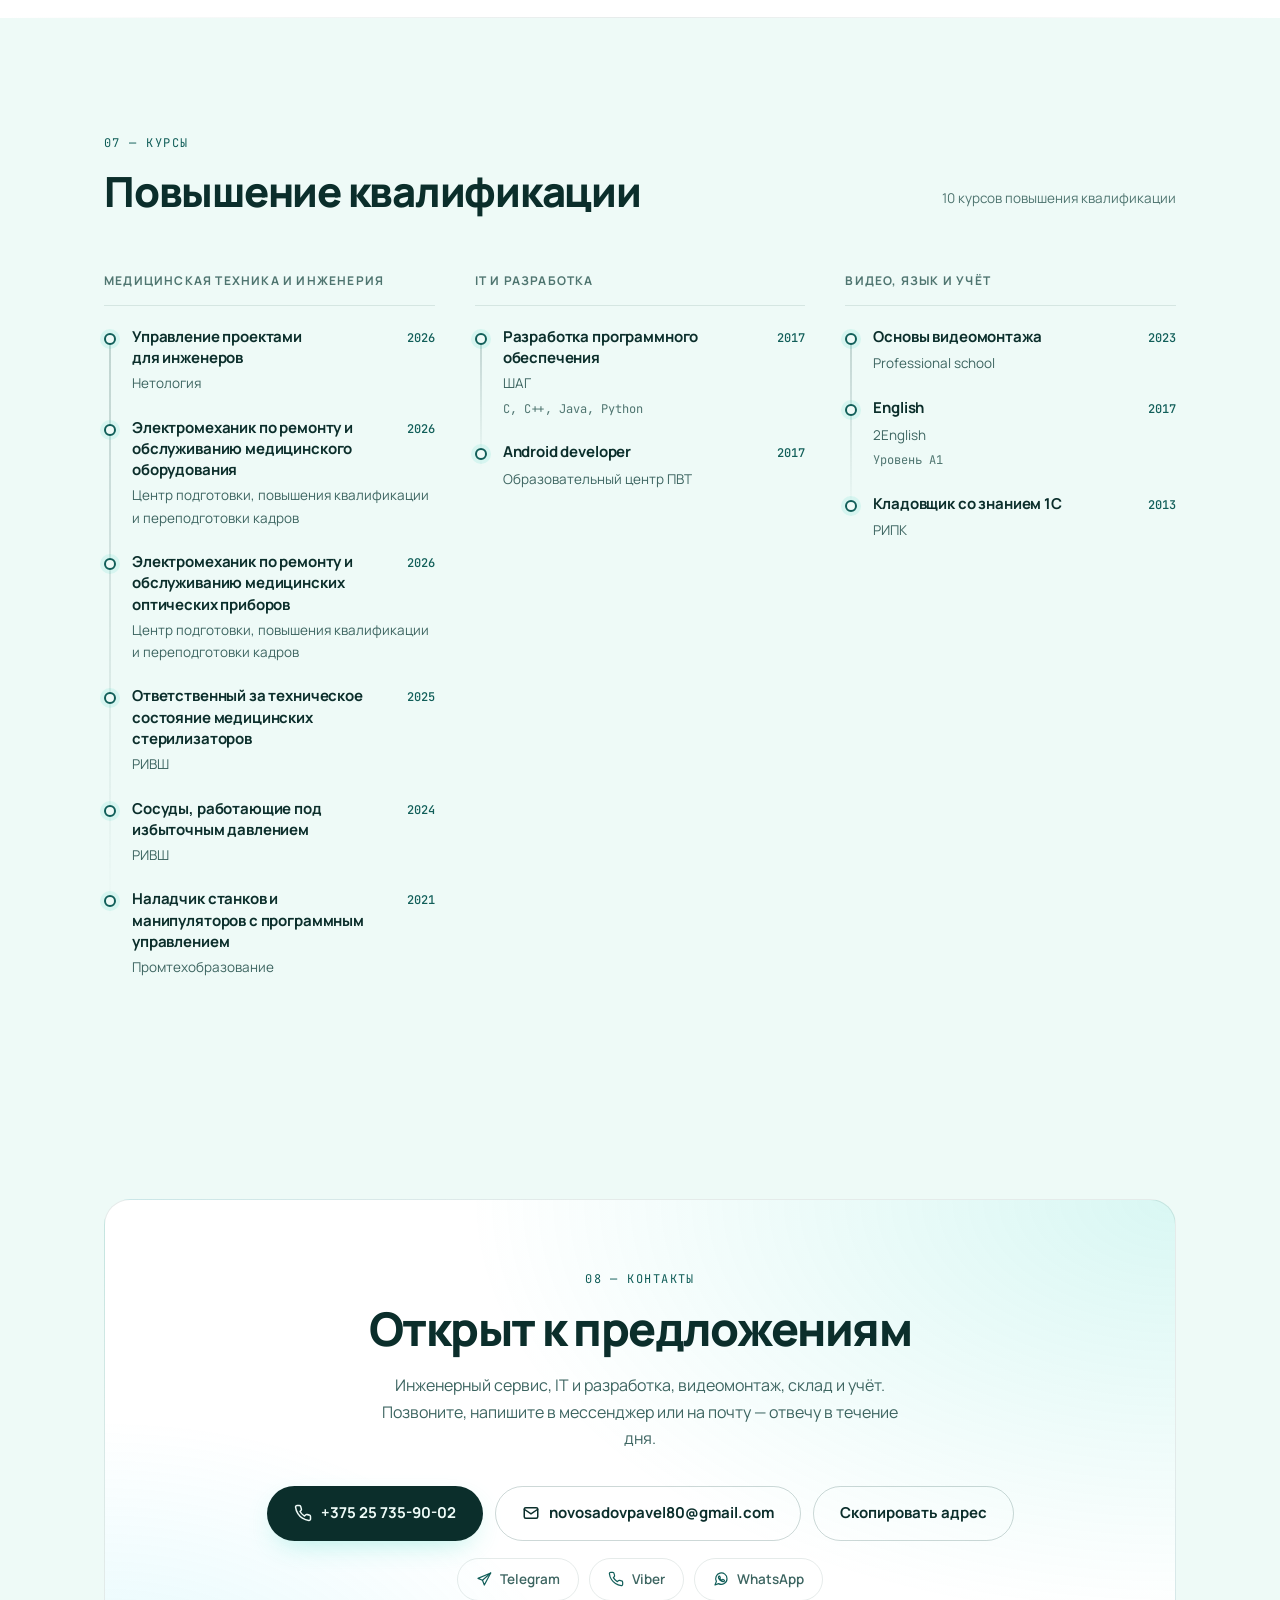
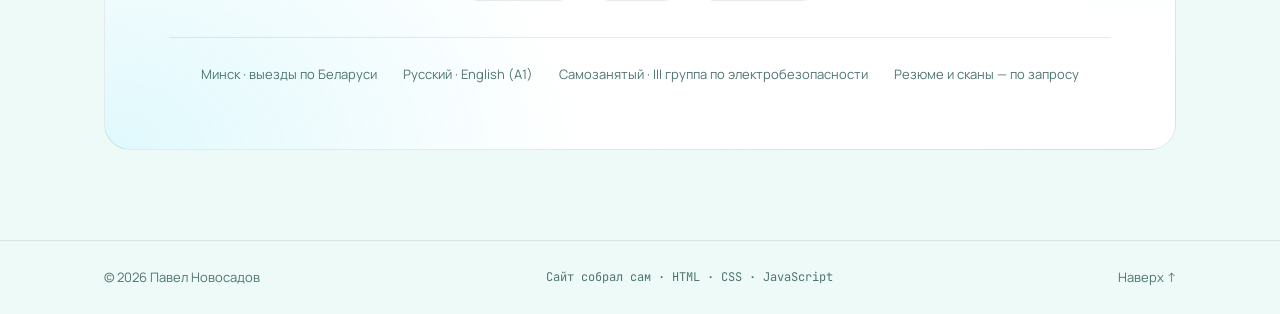
==== commit e47b2c21: "feat: add project management certificate and course - add certificate «Управление проектами для инже" ====
--- a/index.html
+++ b/index.html
@@ -621,6 +621,20 @@
         </div>
 
         <div class="certs">
+          <!-- УПРАВЛЕНИЕ ПРОЕКТАМИ -->
+          <article class="cert reveal">
+            <div class="cert__top">
+              <span class="cert__kind">Сертификат</span>
+              <span class="cert__year">2026</span>
+            </div>
+            <a class="cert__scan" href="certificates/upravlenie-proektami-dlya-inzhenerov.jpg" target="_blank" rel="noopener" aria-label="Открыть сертификат: Управление проектами для инженеров">
+              <img src="certificates/previews/upravlenie-proektami-dlya-inzhenerov.jpg" alt="Сертификат: Управление проектами для инженеров" width="800" height="566" loading="lazy" />
+            </a>
+            <h3 class="cert__title">Управление проектами для инженеров</h3>
+            <p class="cert__org">Нетология</p>
+            <p class="cert__meta">Ноябрь 2026</p>
+          </article>
+
           <article class="cert reveal">
             <div class="cert__top">
               <span class="cert__kind">Сертификат</span>
@@ -788,13 +802,21 @@
             <span class="section__kicker">07 — Курсы</span>
             <h2 class="section__title">Повышение квалификации</h2>
           </div>
-          <p class="section__note">9 курсов повышения квалификации</p>
+          <p class="section__note">10 курсов повышения квалификации</p>
         </div>
 
         <div class="edu">
           <div class="edu__group reveal">
             <h3 class="edu__title">Медицинская техника и инженерия</h3>
             <ul class="timeline">
+              <li class="tl-item">
+                <div class="tl-item__head">
+                  <h4 class="tl-item__name">Управление проектами для инженеров</h4>
+                  <span class="tl-item__year">2026</span>
+                </div>
+                <p class="tl-item__org">Нетология</p>
+              </li>
+
               <li class="tl-item">
                 <div class="tl-item__head">
                   <h4 class="tl-item__name">Электромеханик по ремонту и обслуживанию медицинского оборудования</h4>
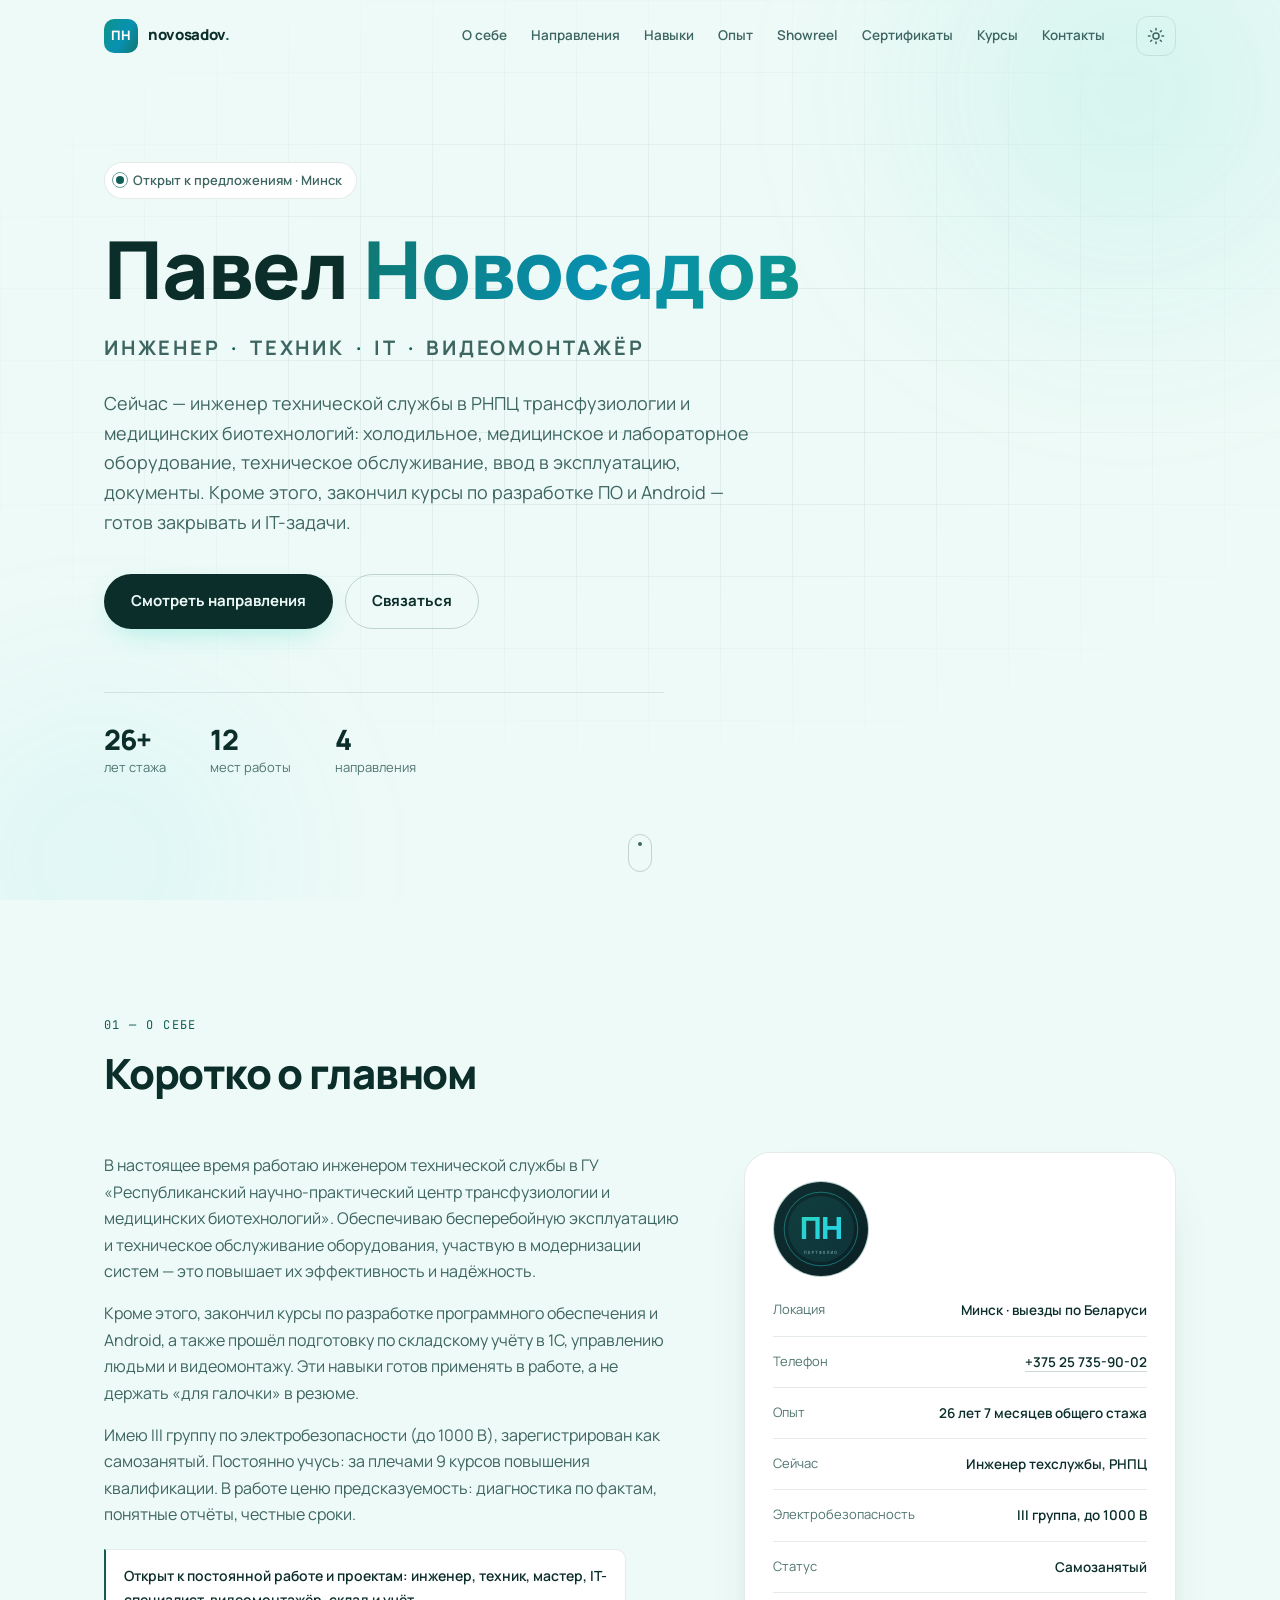
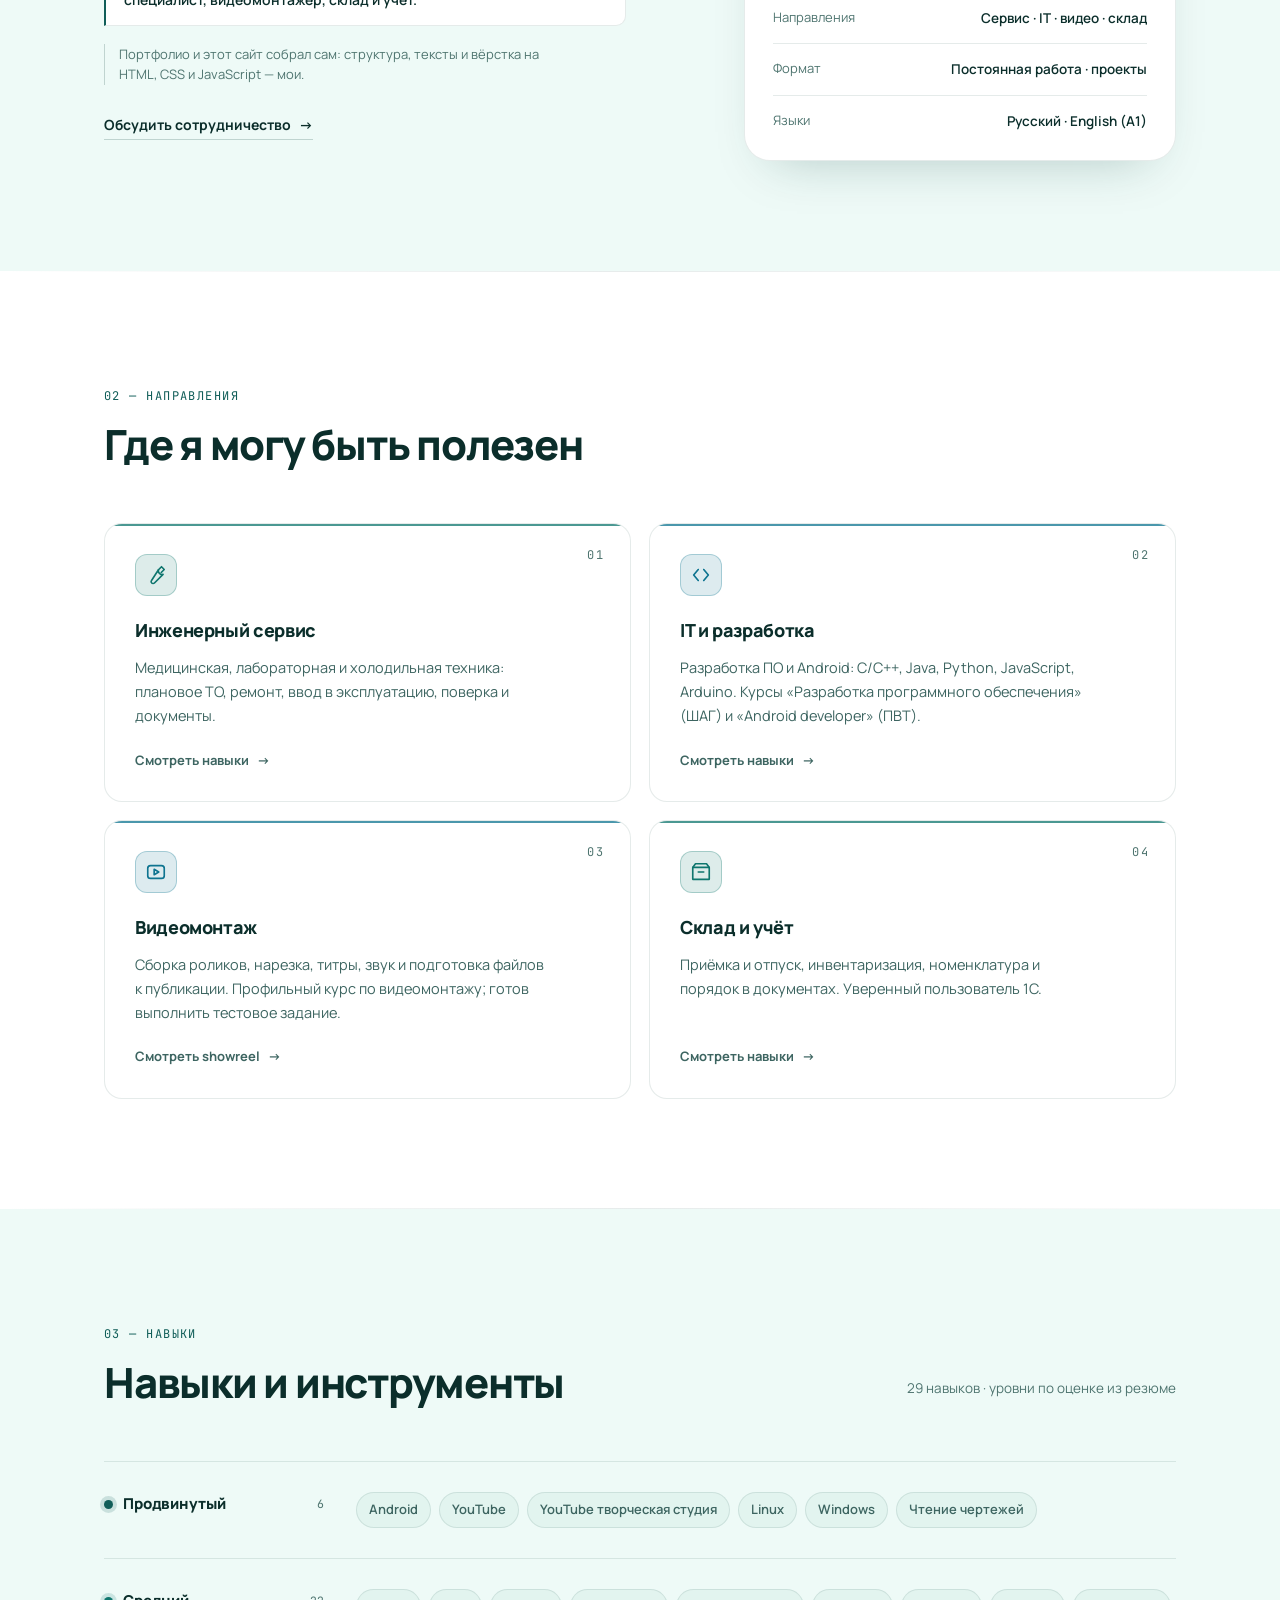
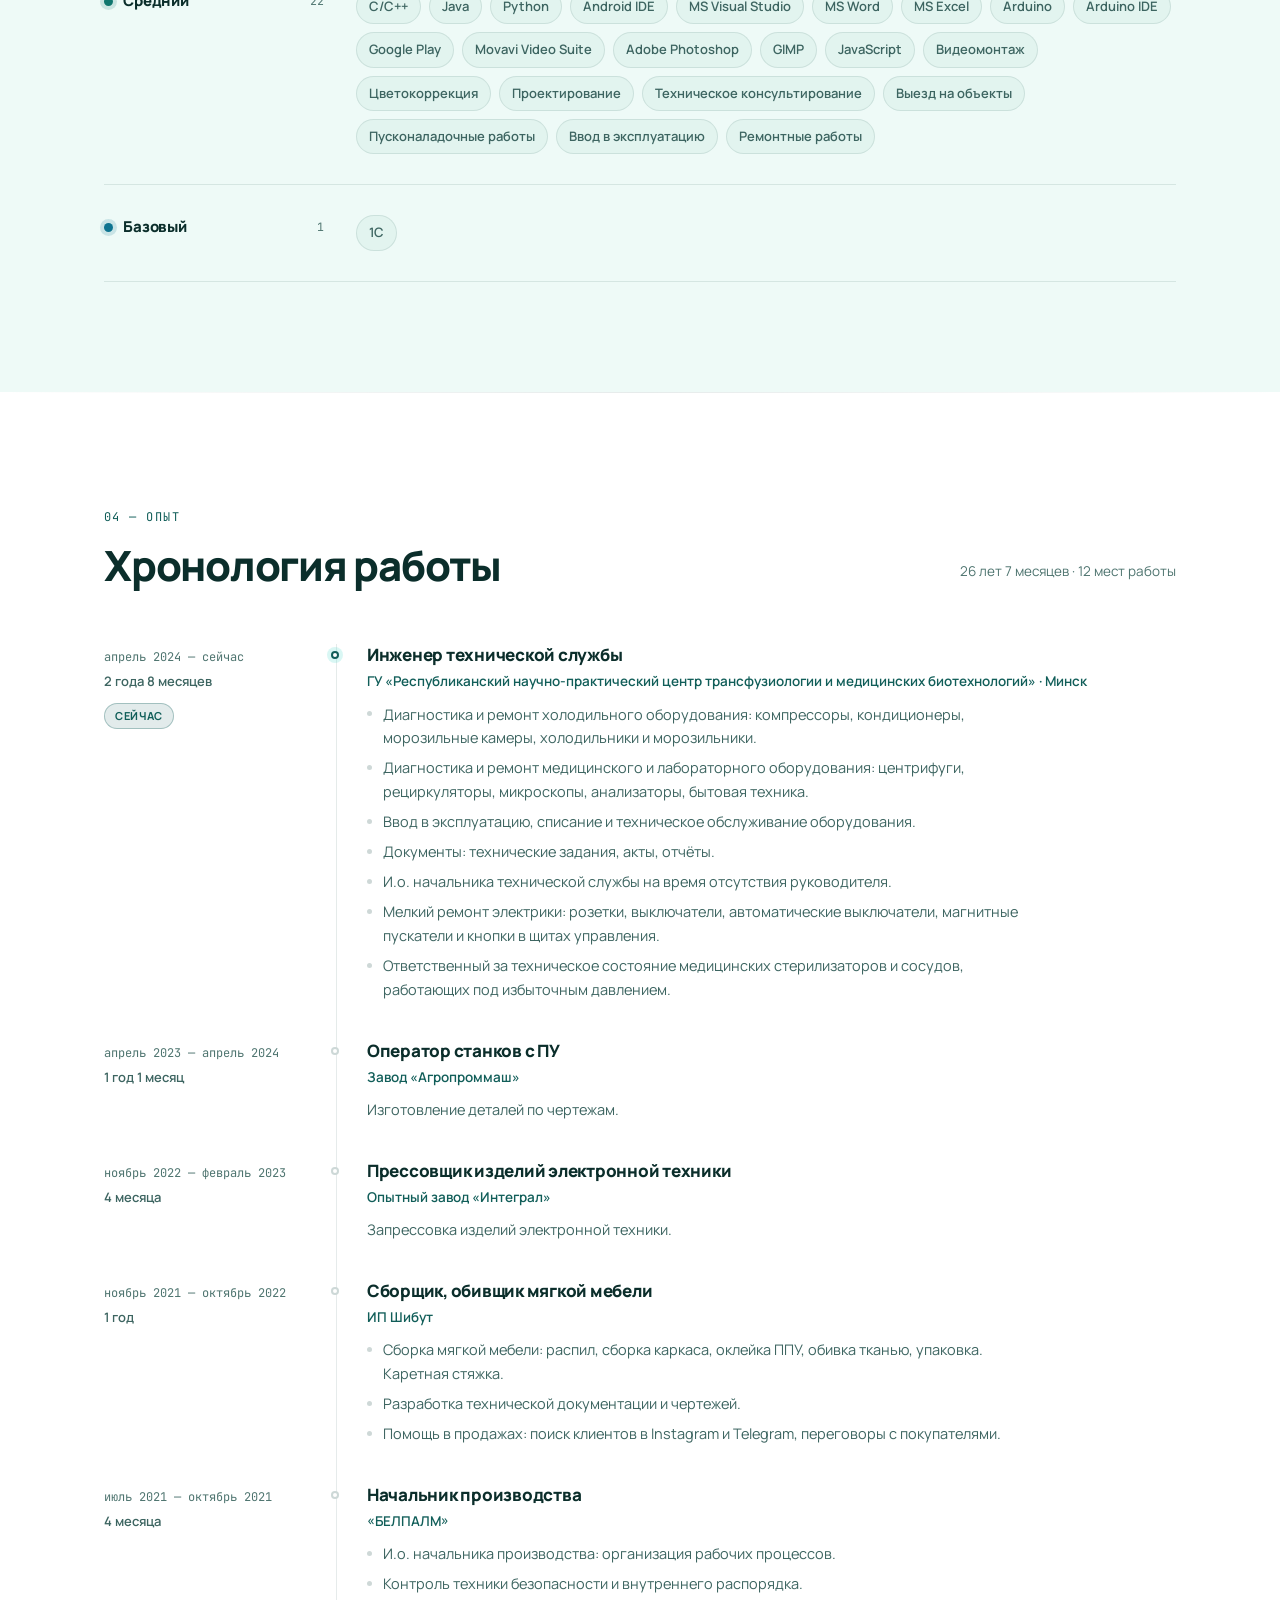
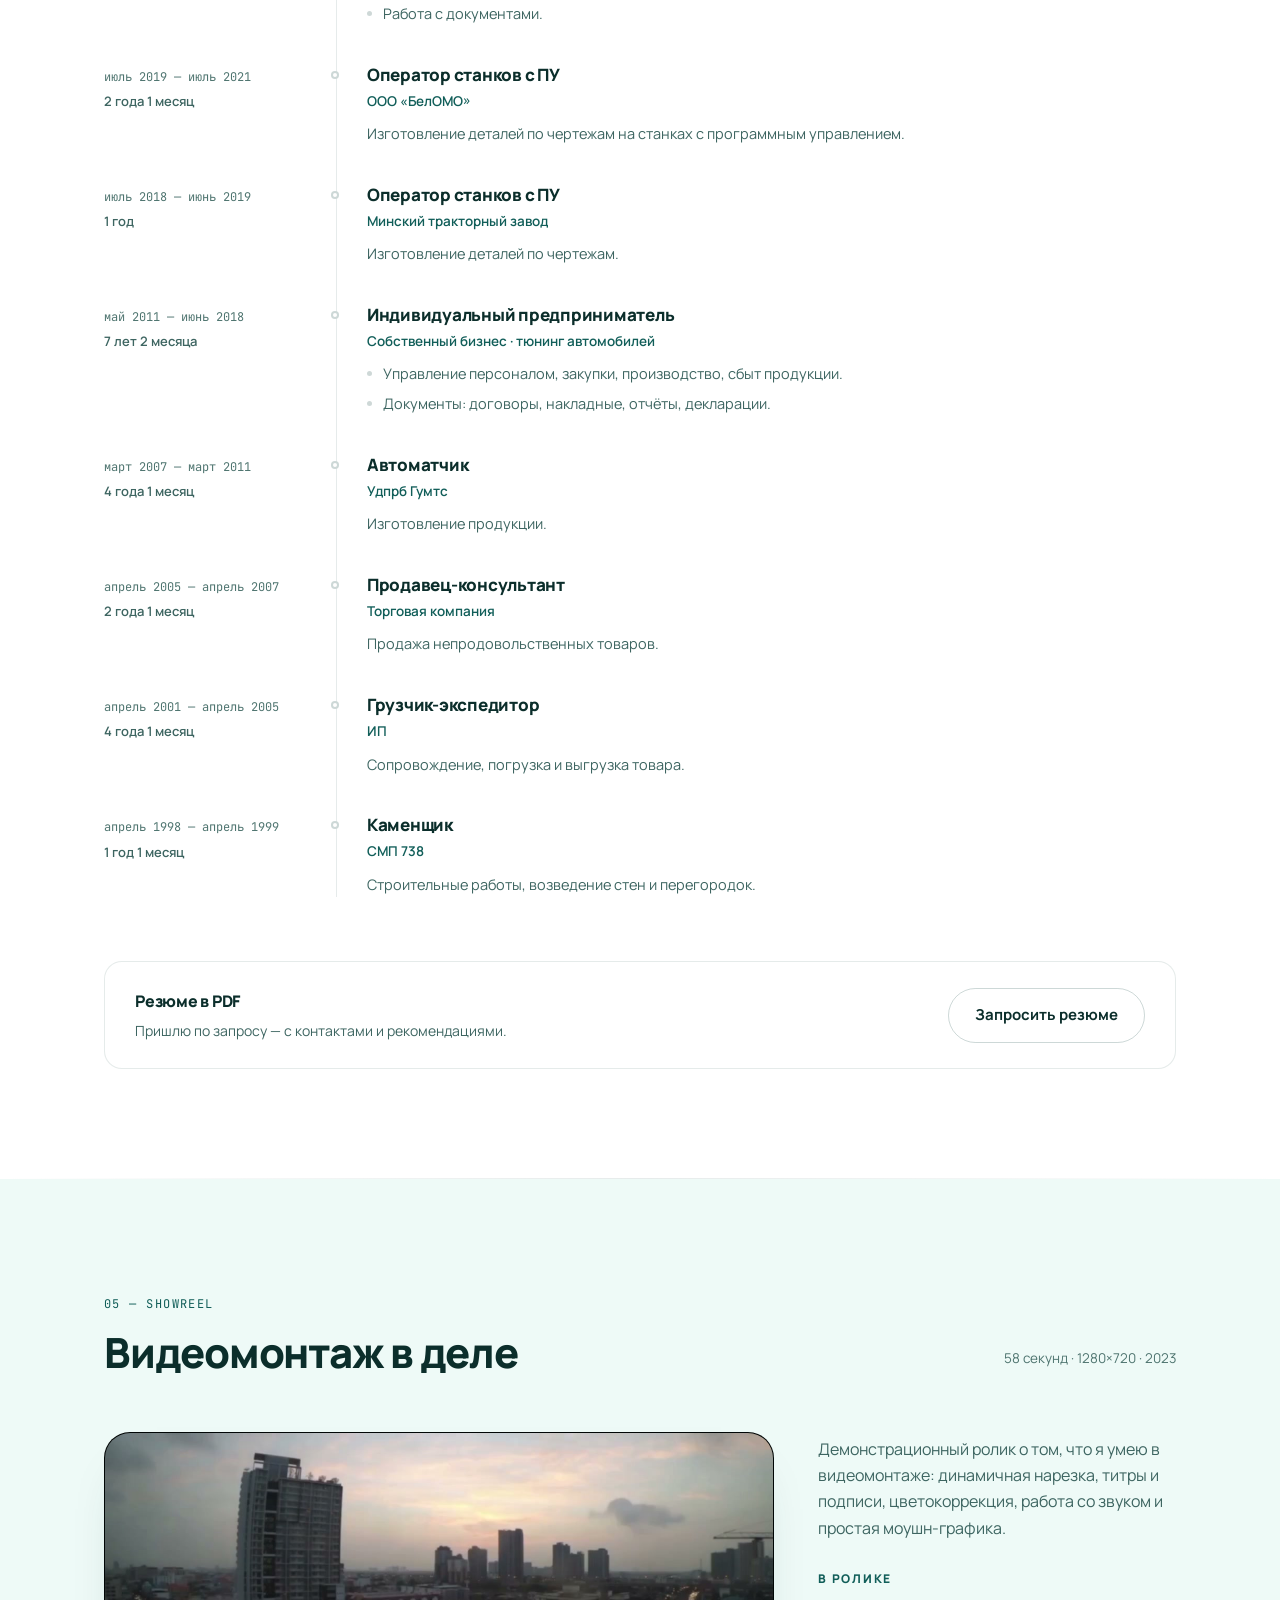
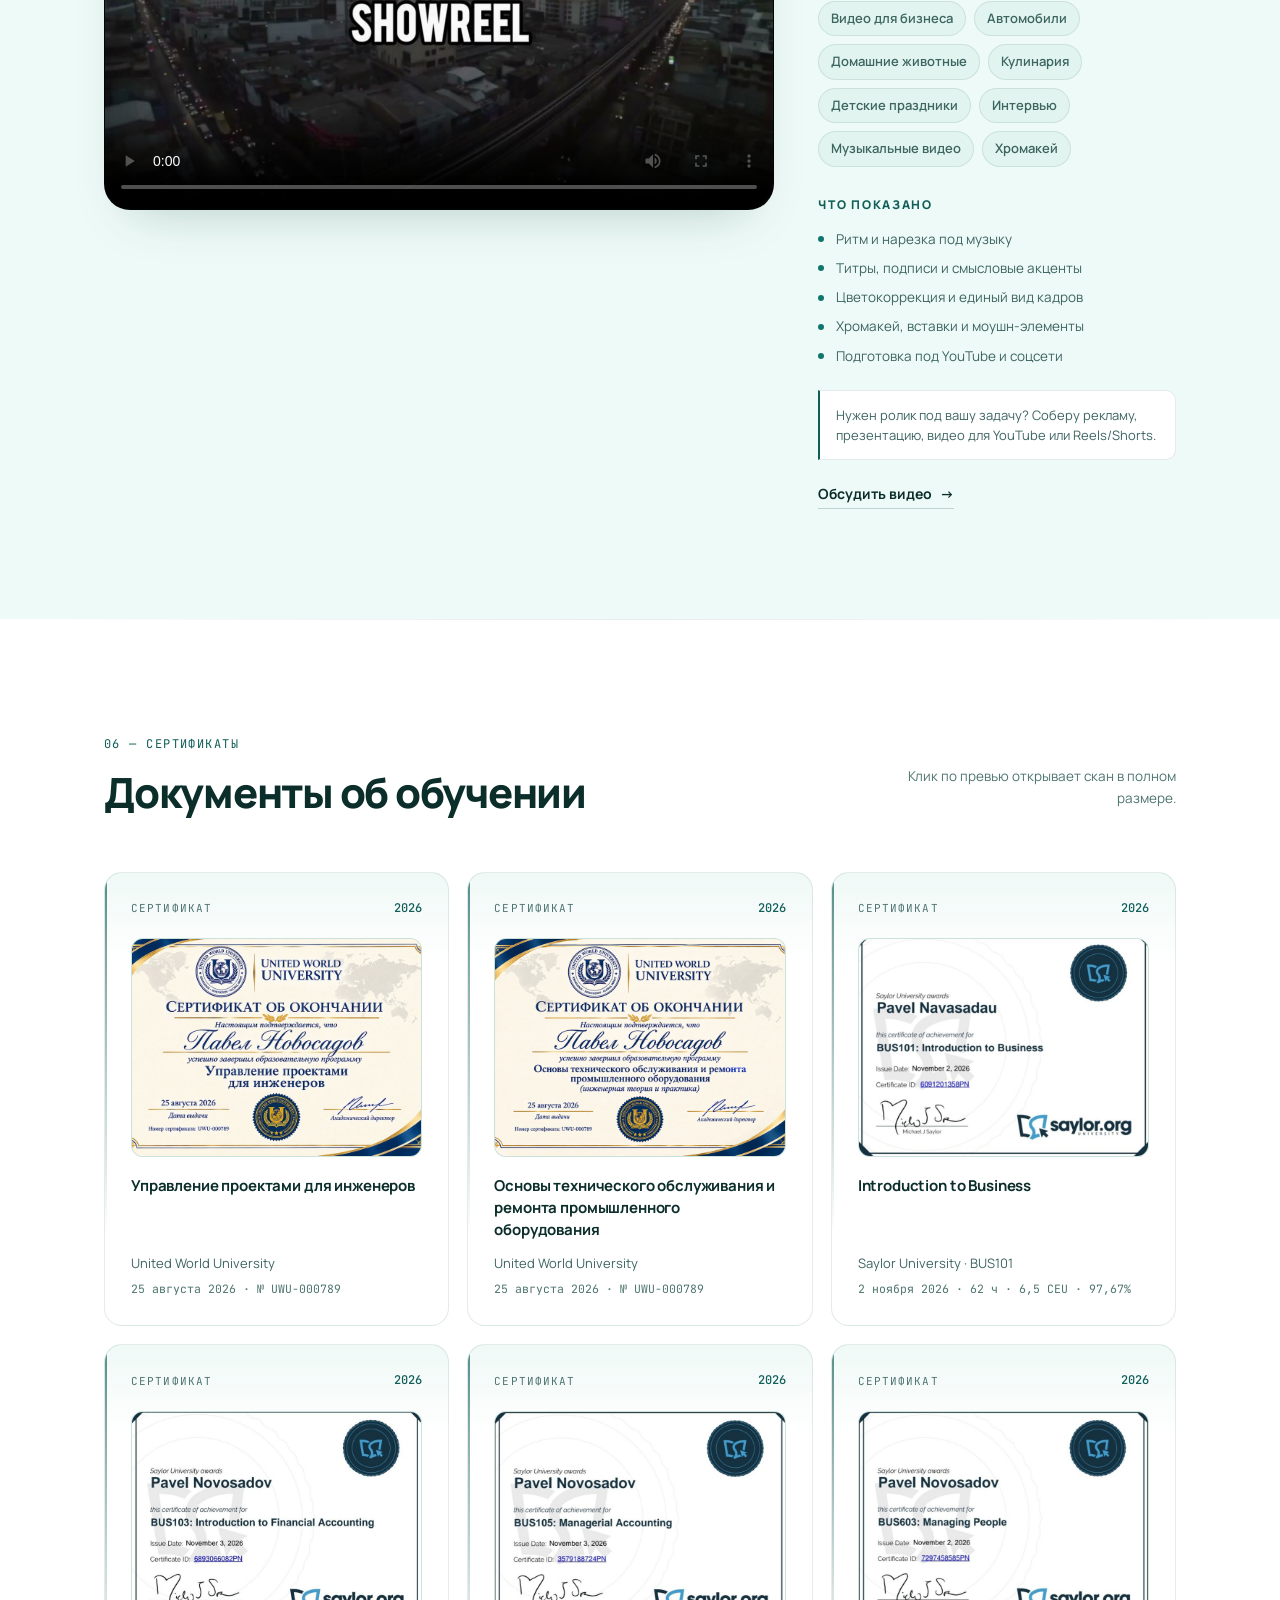
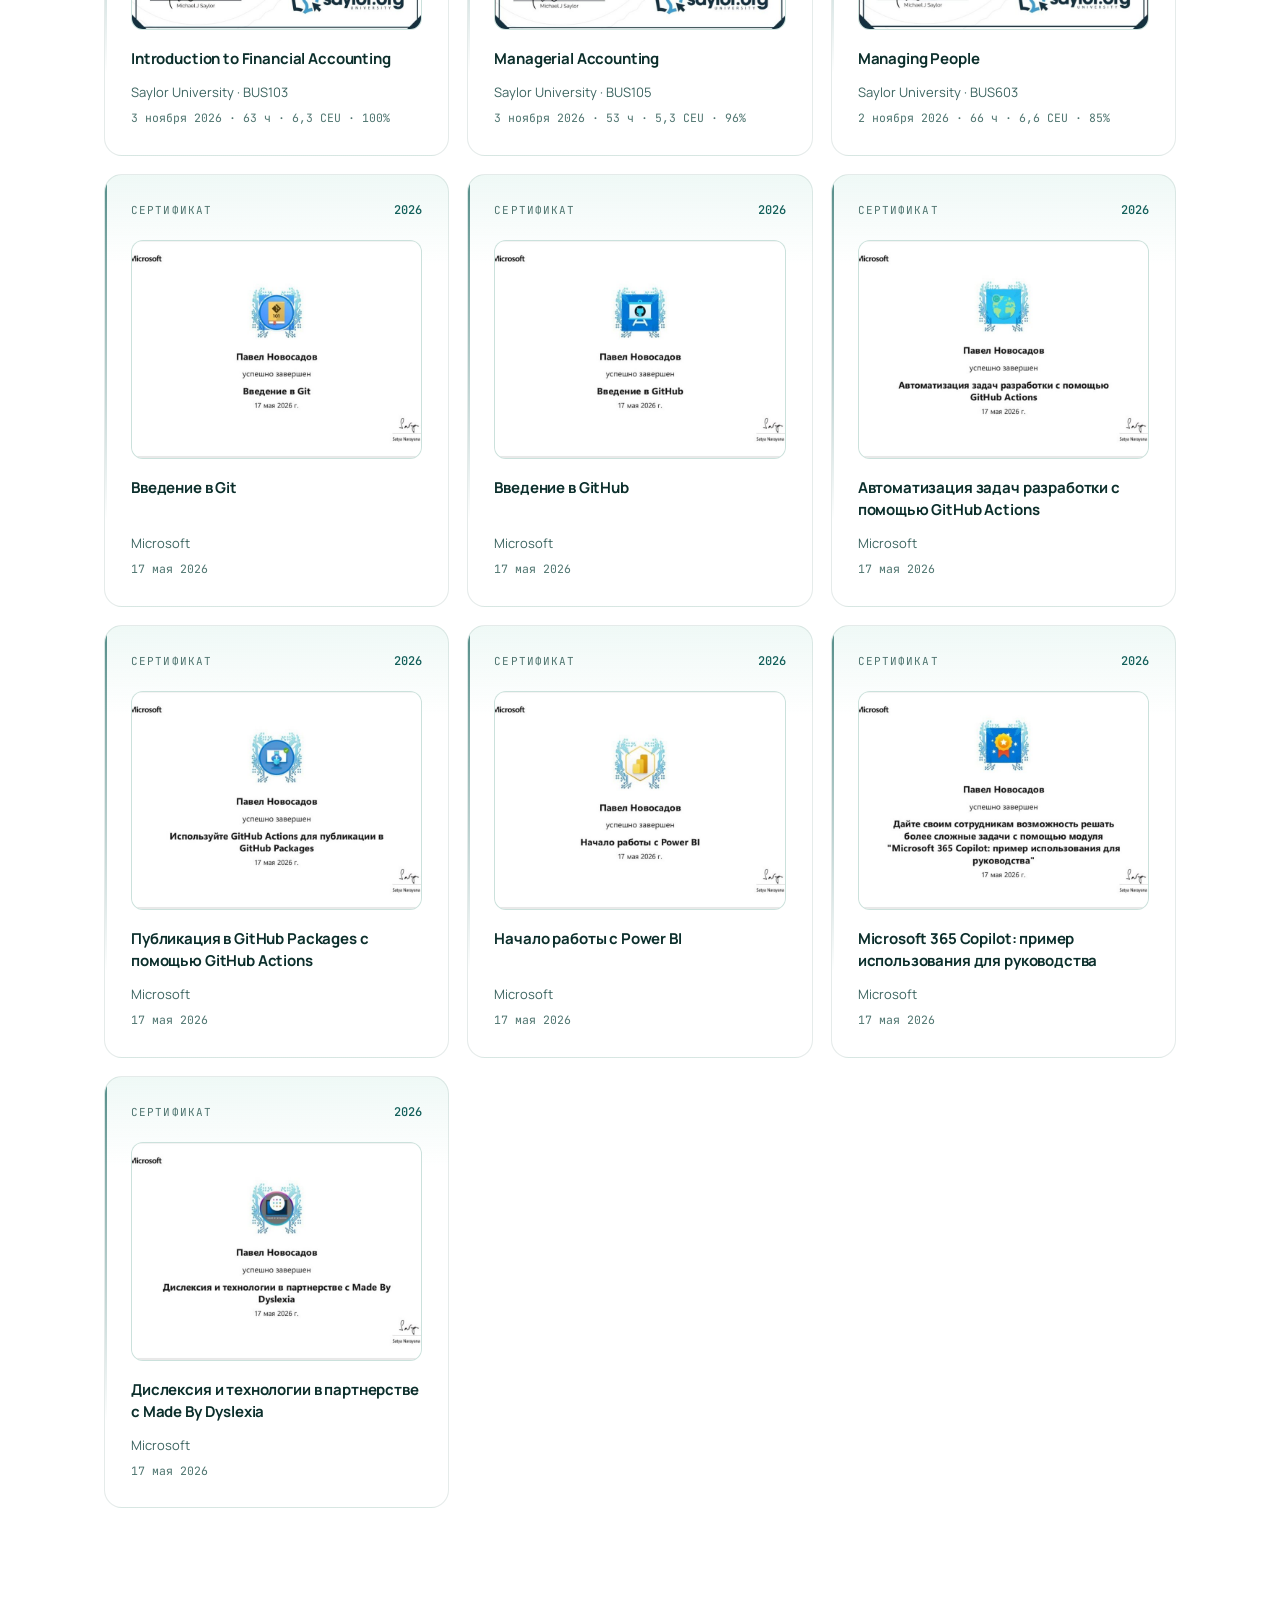
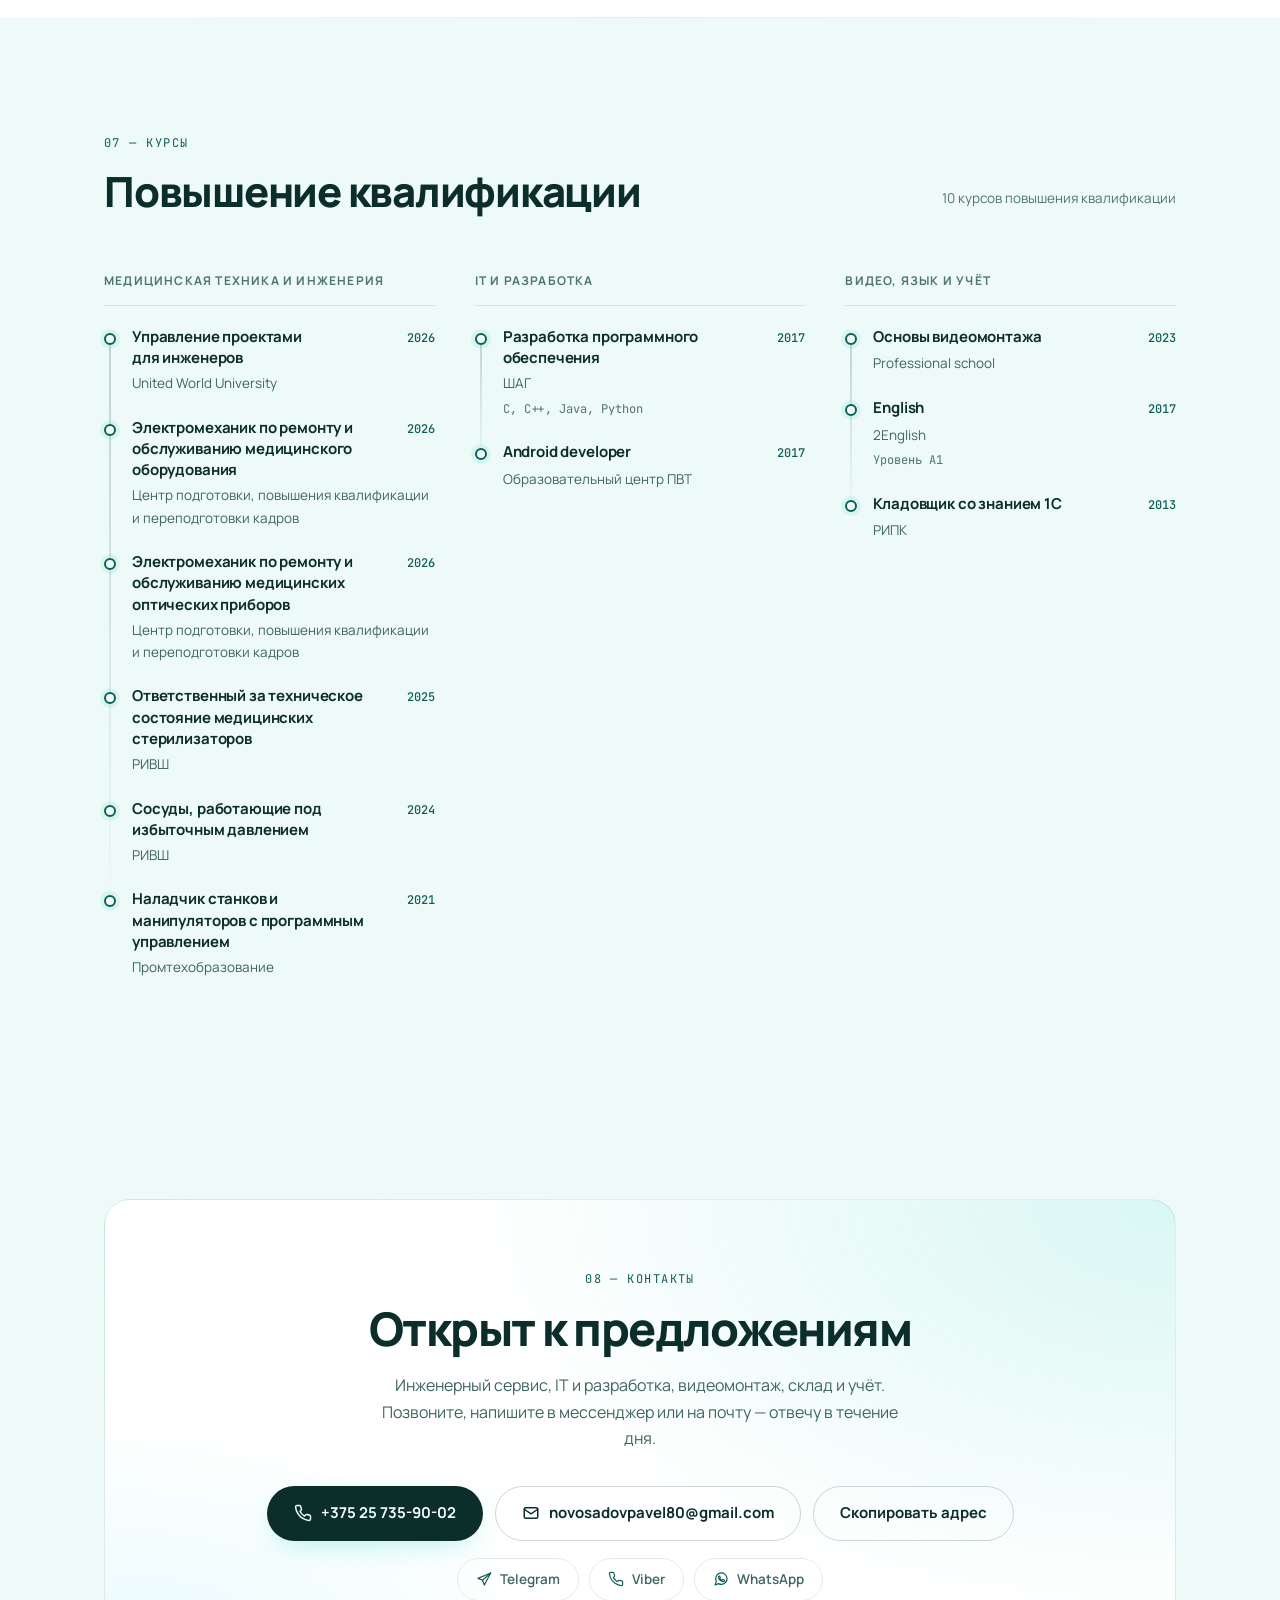
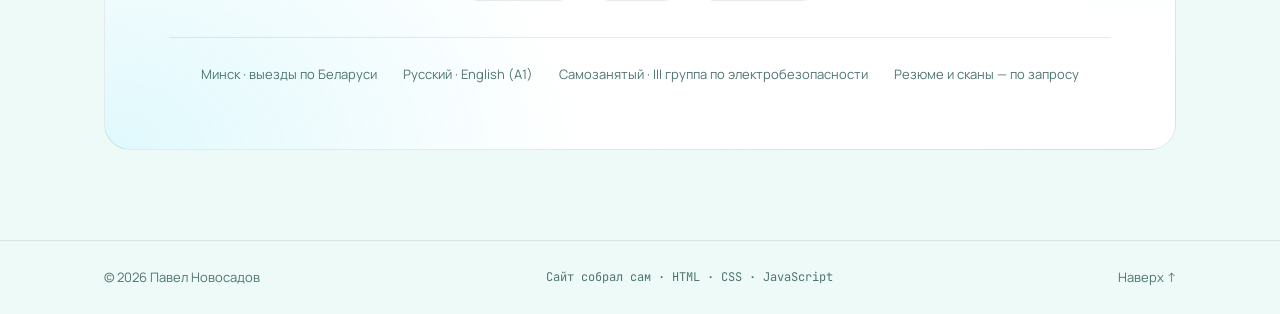
==== commit d45972bf: "chore: replace certificate with United World University scan - replace Netology scan with United Wor" ====
--- a/index.html
+++ b/index.html
@@ -627,12 +627,12 @@
               <span class="cert__kind">Сертификат</span>
               <span class="cert__year">2026</span>
             </div>
-            <a class="cert__scan" href="certificates/upravlenie-proektami-dlya-inzhenerov.jpg" target="_blank" rel="noopener" aria-label="Открыть сертификат: Управление проектами для инженеров">
-              <img src="certificates/previews/upravlenie-proektami-dlya-inzhenerov.jpg" alt="Сертификат: Управление проектами для инженеров" width="800" height="566" loading="lazy" />
+            <a class="cert__scan" href="certificates/upravlenie-proektami-dlya-inzhenerov.jpg" target="_blank" rel="noopener" aria-label="Открыть сертификат United World University: Управление проектами для инженеров">
+              <img src="certificates/previews/upravlenie-proektami-dlya-inzhenerov.jpg" alt="Сертификат United World University: Управление проектами для инженеров" width="800" height="566" loading="lazy" />
             </a>
             <h3 class="cert__title">Управление проектами для инженеров</h3>
-            <p class="cert__org">Нетология</p>
-            <p class="cert__meta">Ноябрь 2026</p>
+            <p class="cert__org">United World University</p>
+            <p class="cert__meta">25 августа 2026 · № UWU-000789</p>
           </article>
 
           <article class="cert reveal">
@@ -814,7 +814,7 @@
                   <h4 class="tl-item__name">Управление проектами для инженеров</h4>
                   <span class="tl-item__year">2026</span>
                 </div>
-                <p class="tl-item__org">Нетология</p>
+                <p class="tl-item__org">United World University</p>
               </li>
 
               <li class="tl-item">
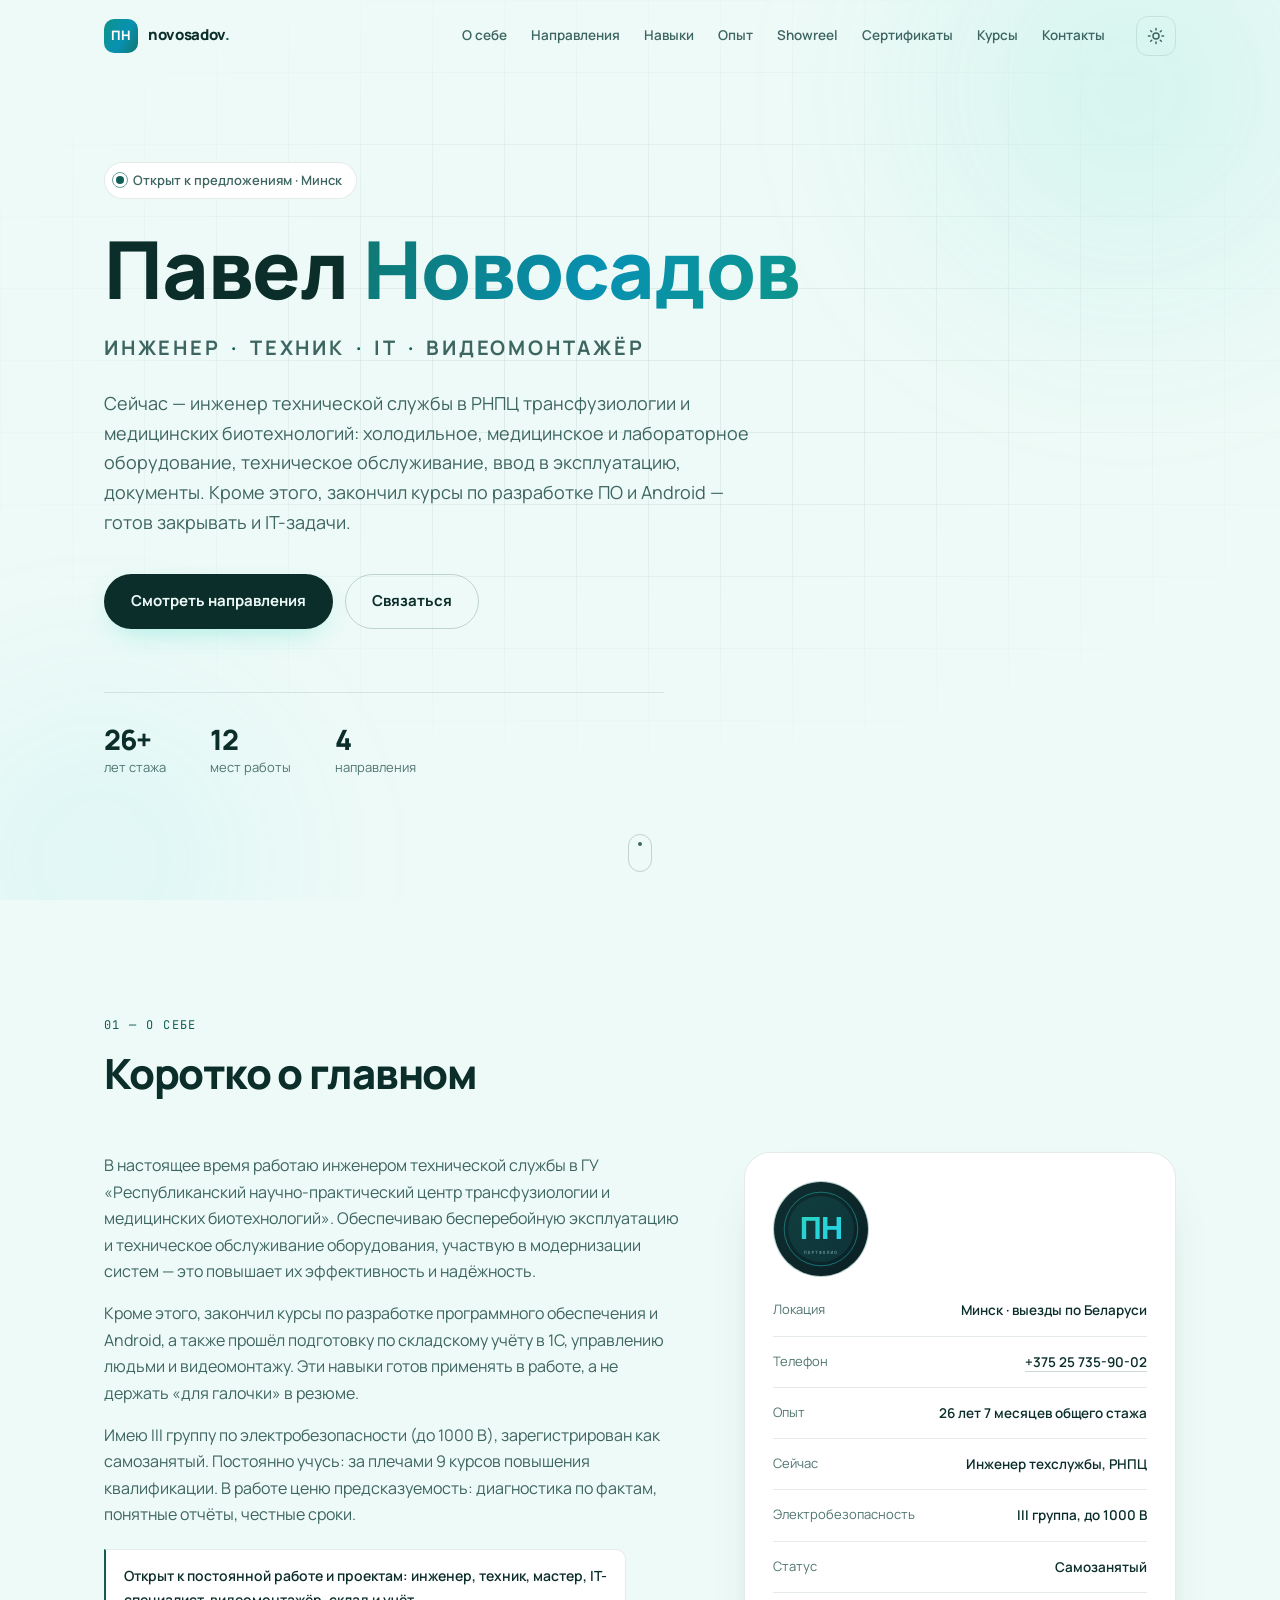
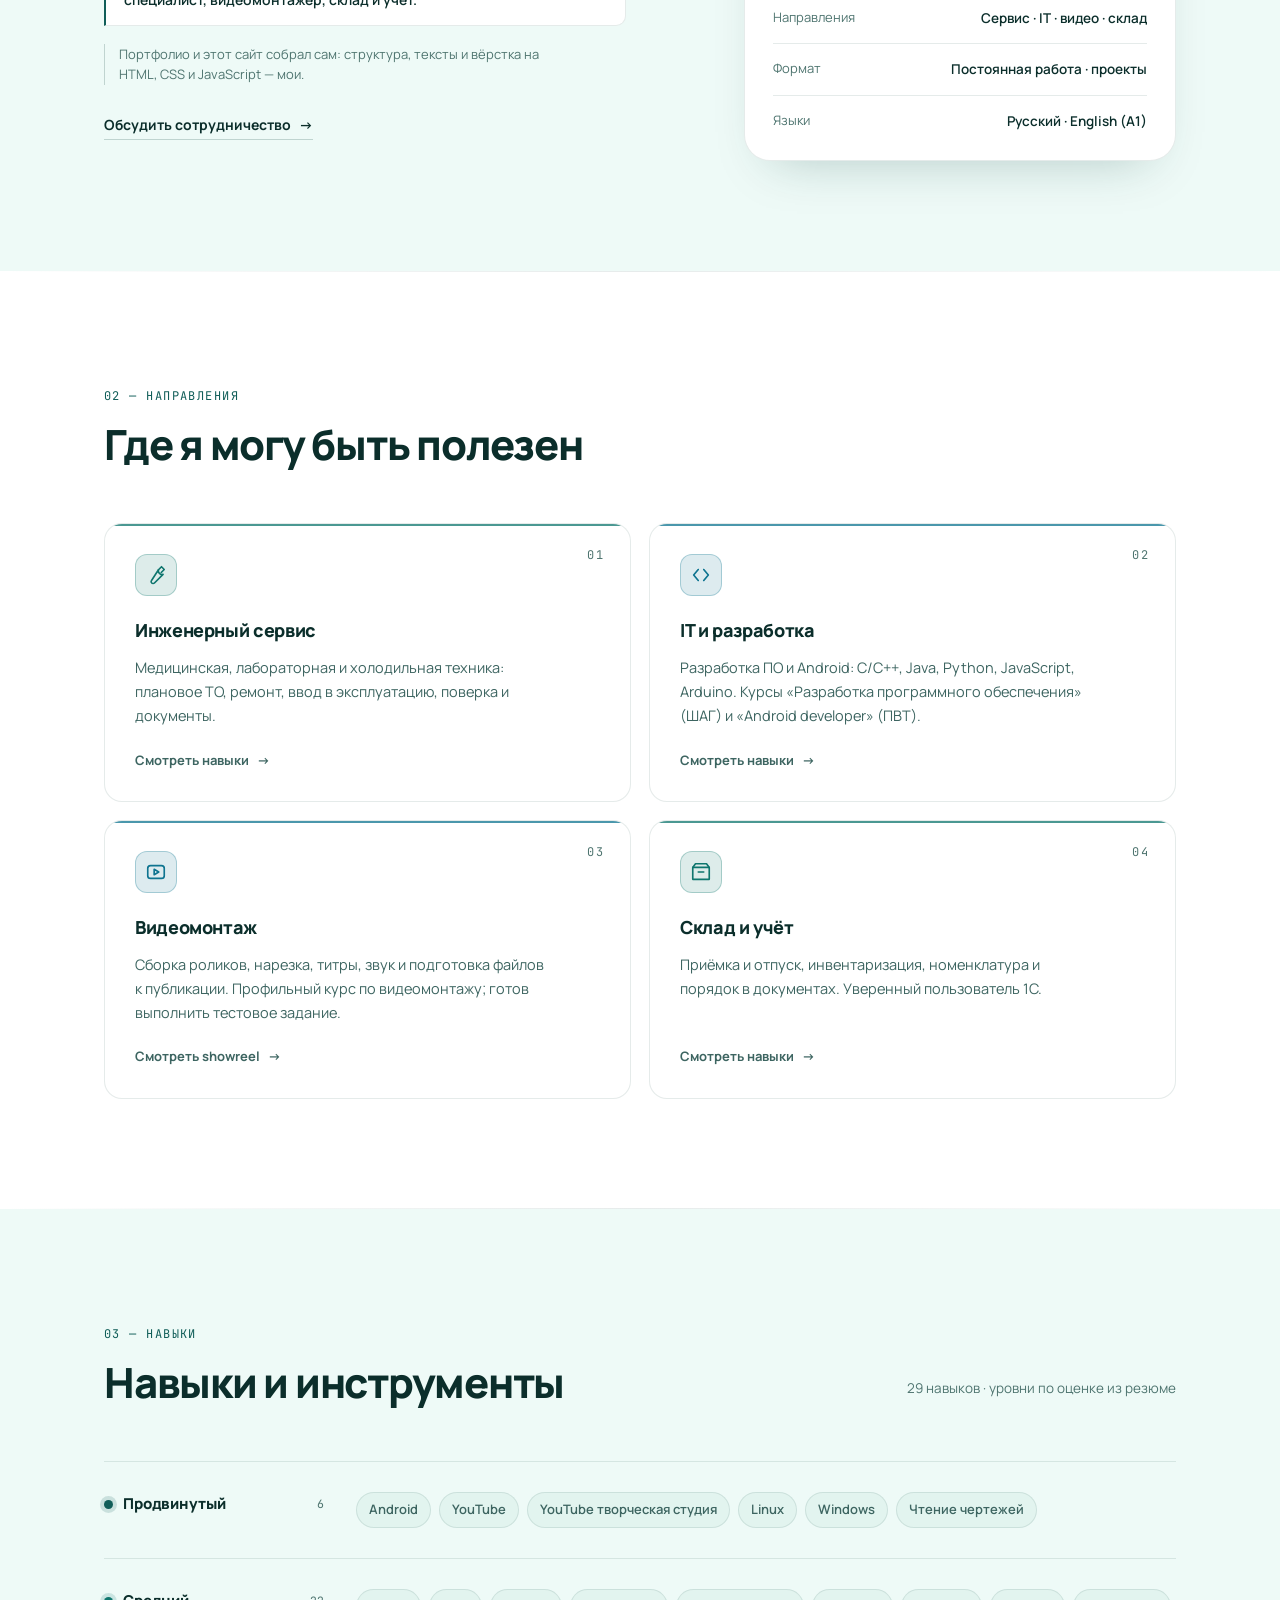
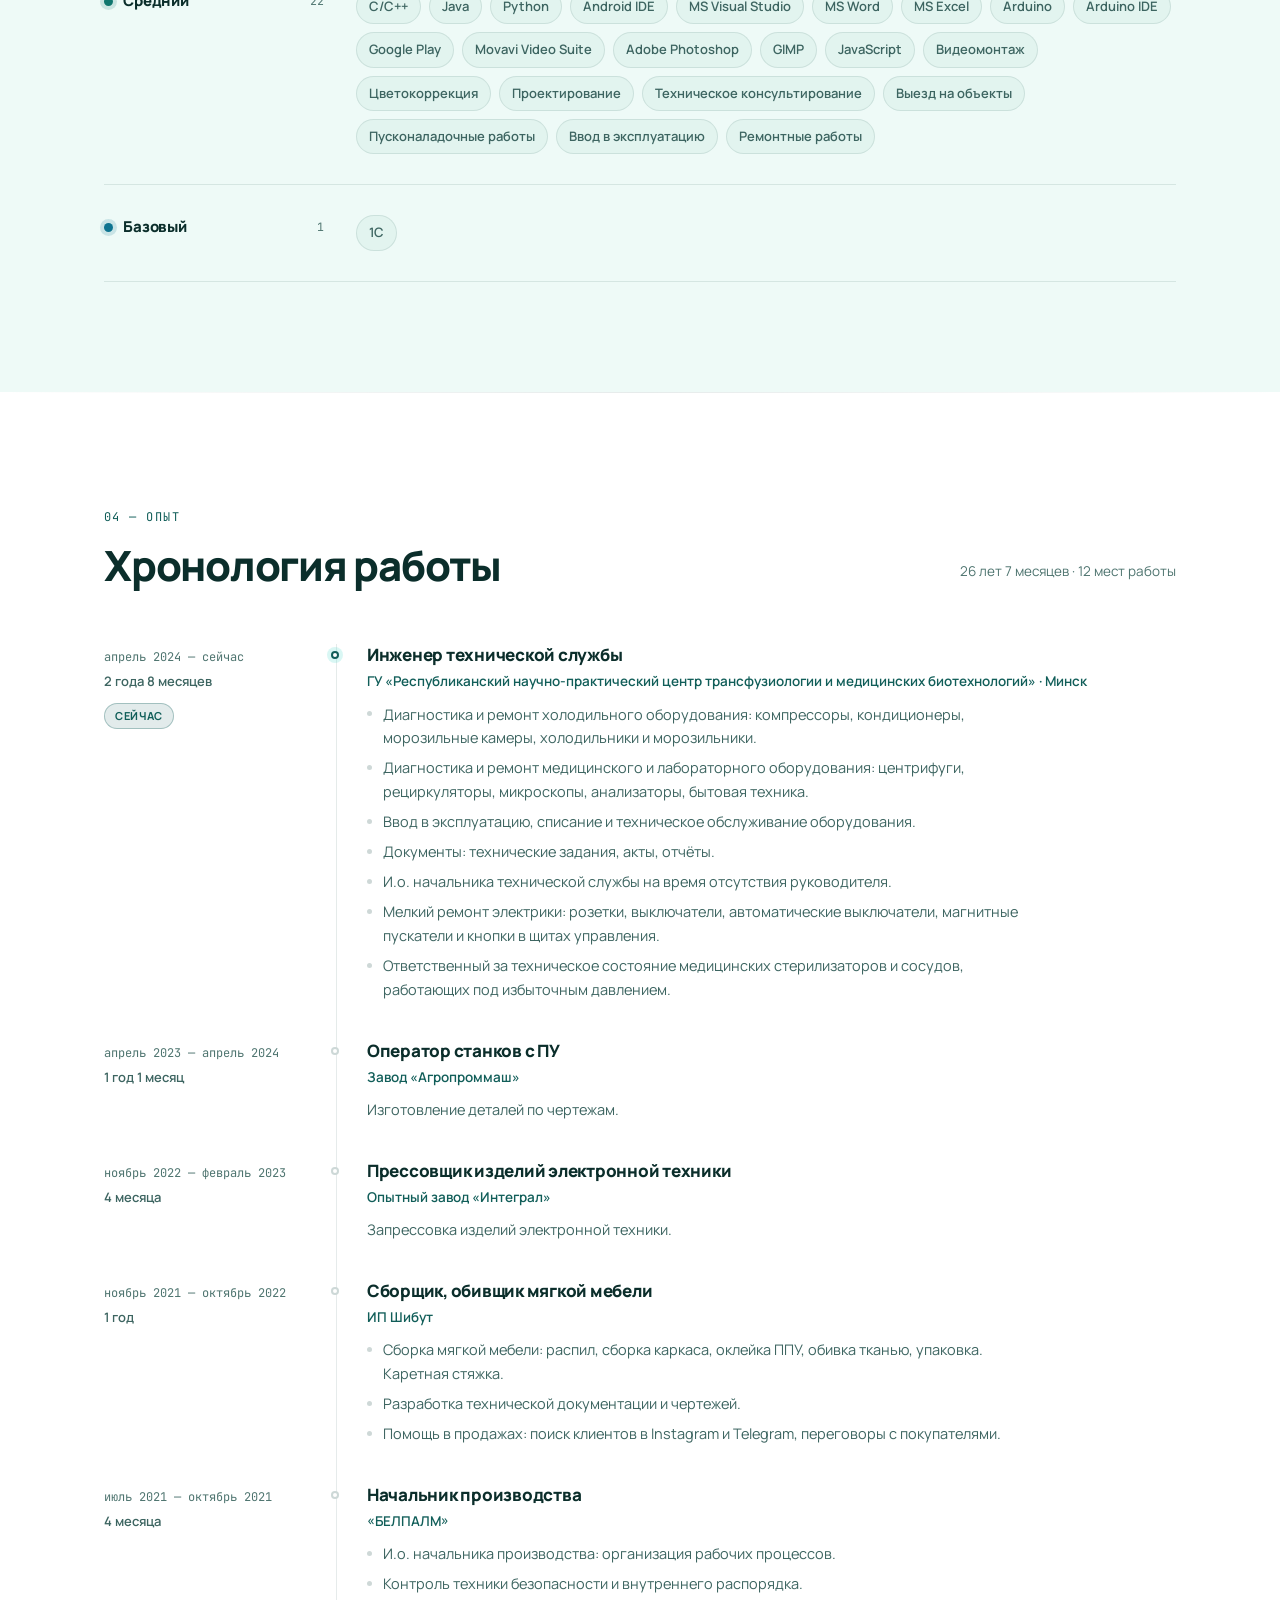
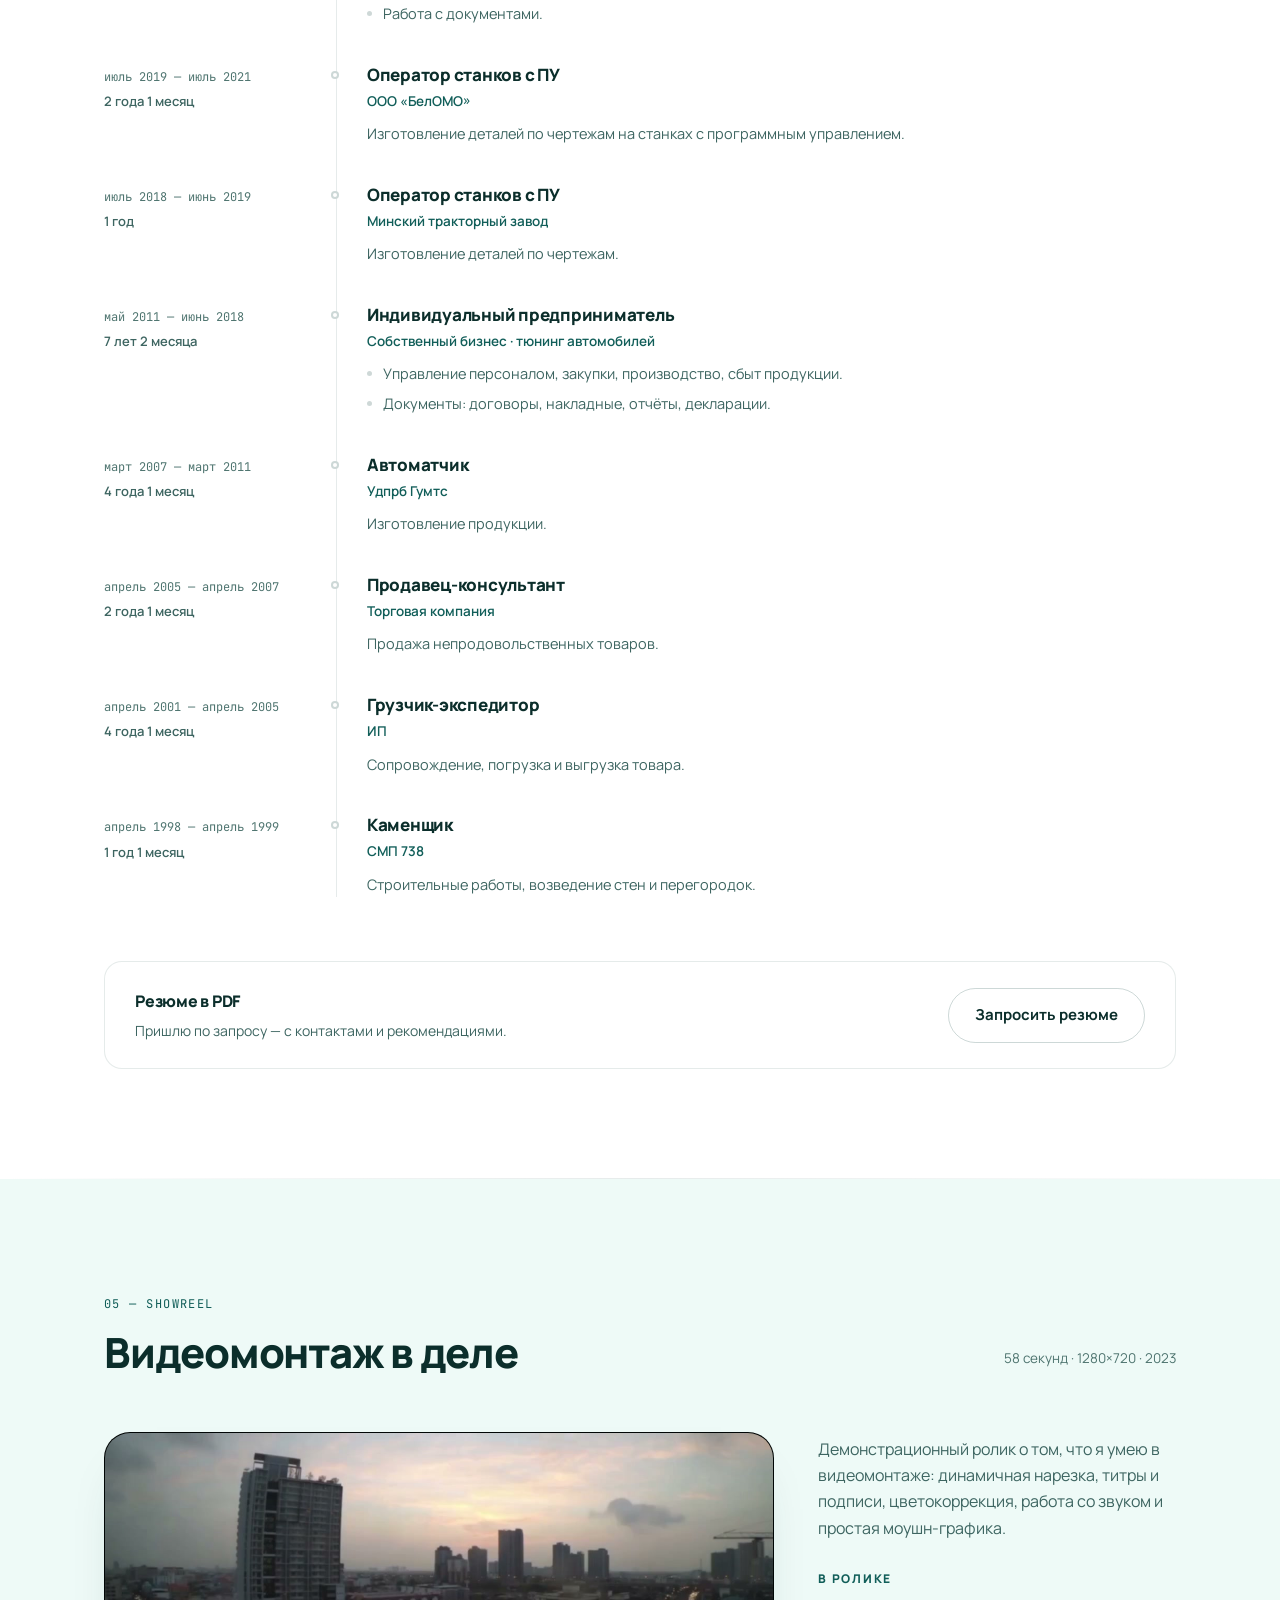
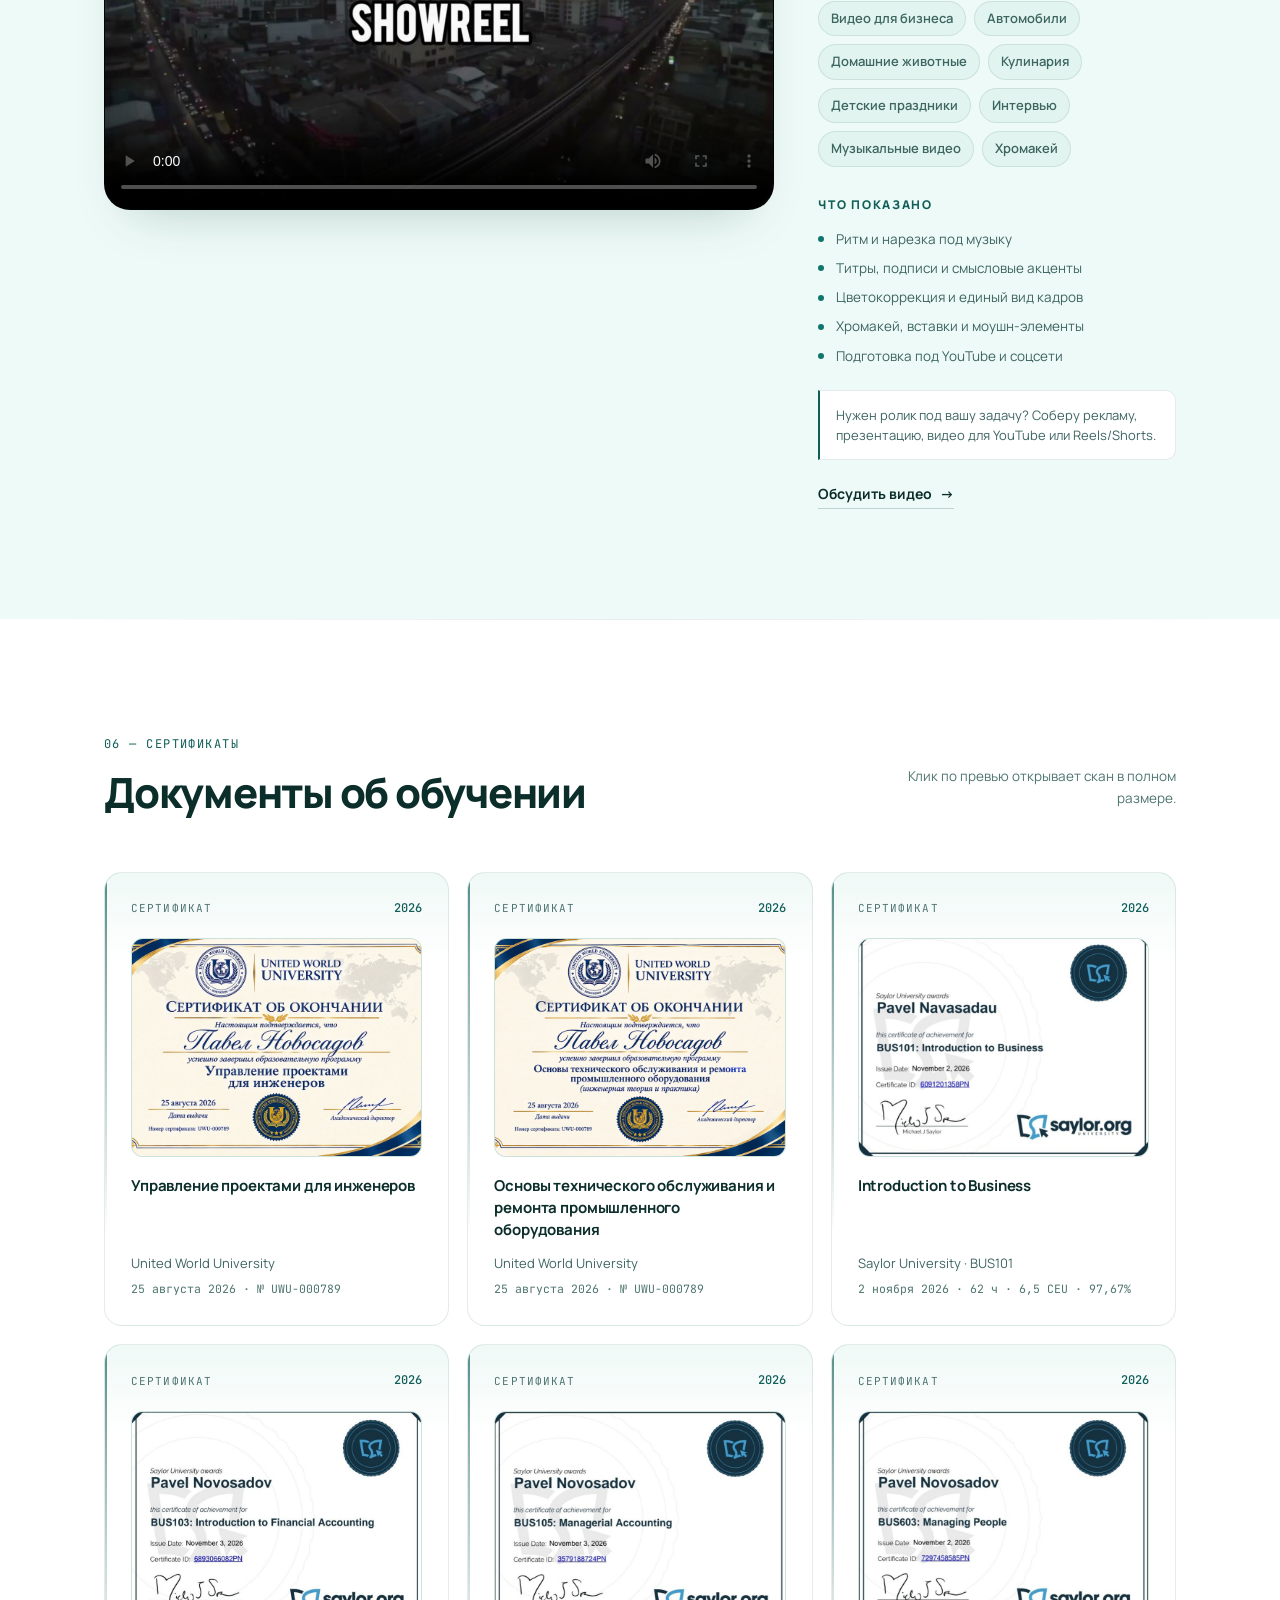
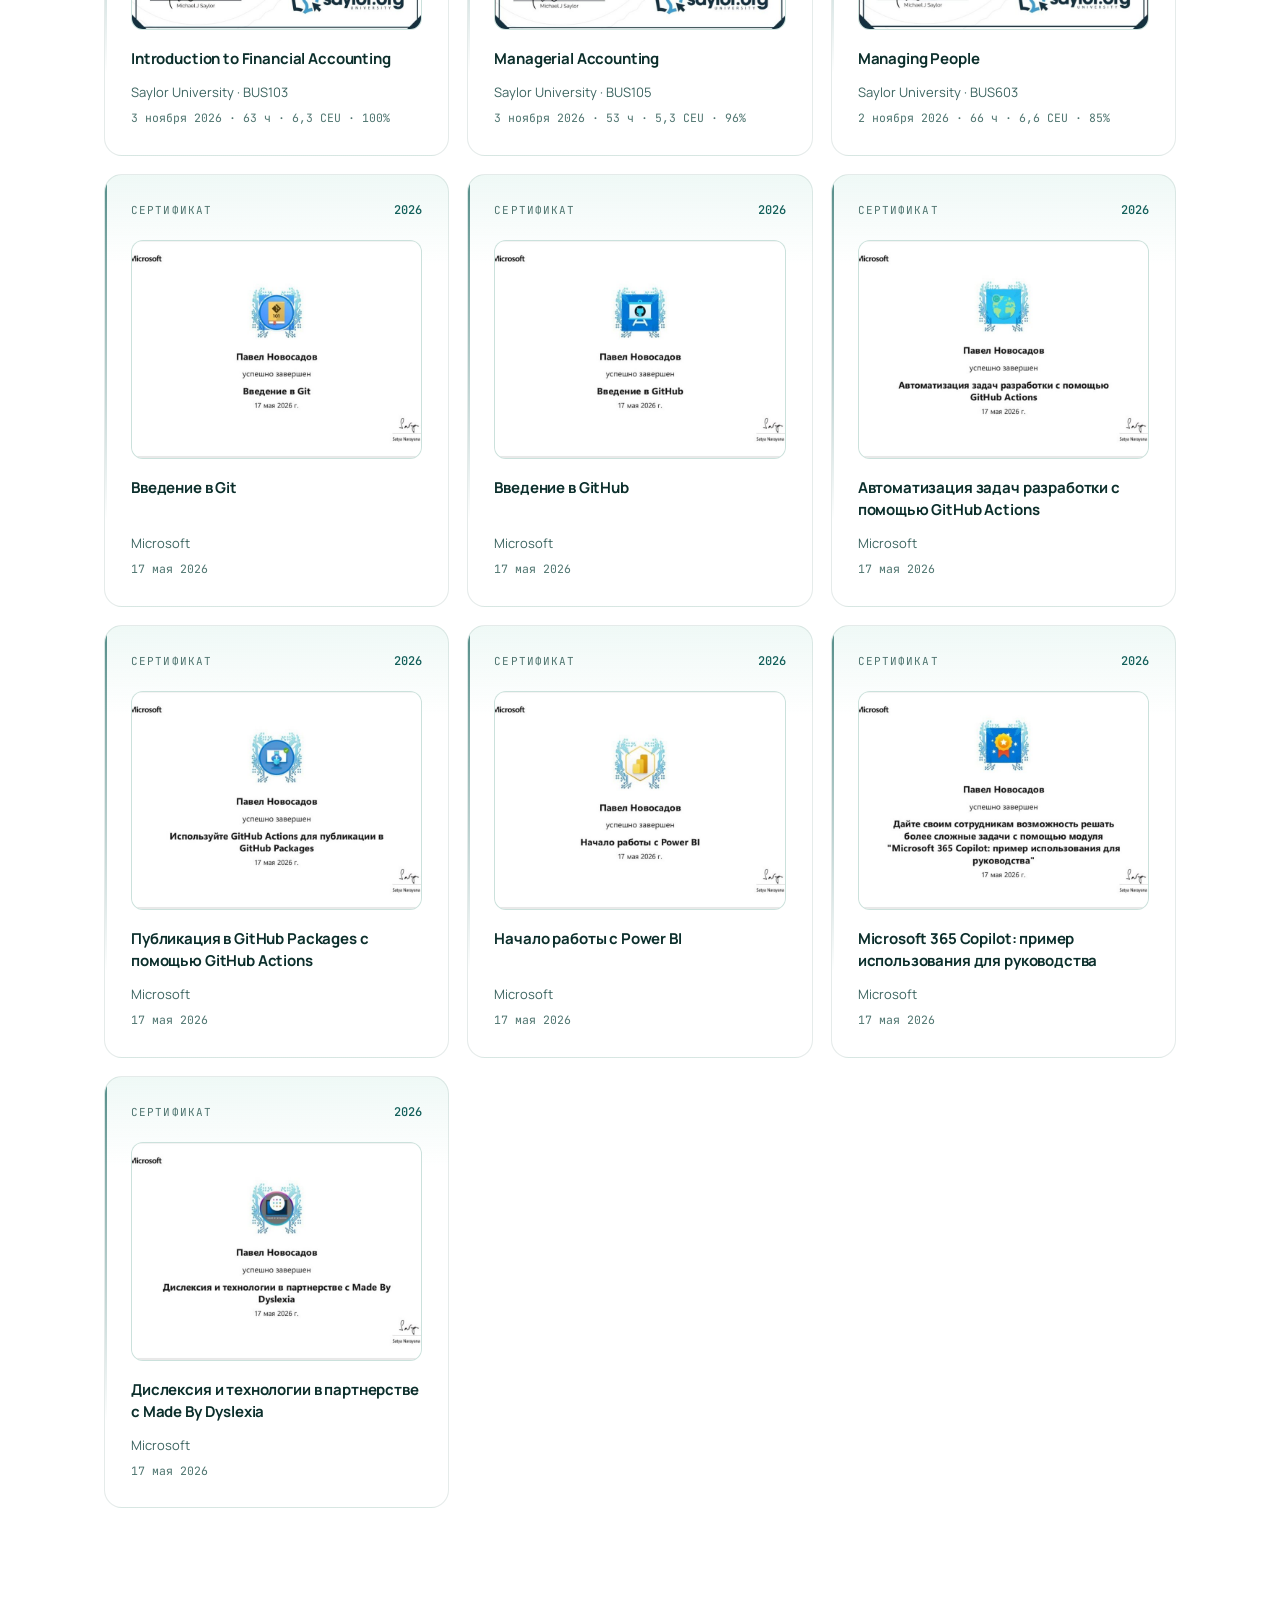
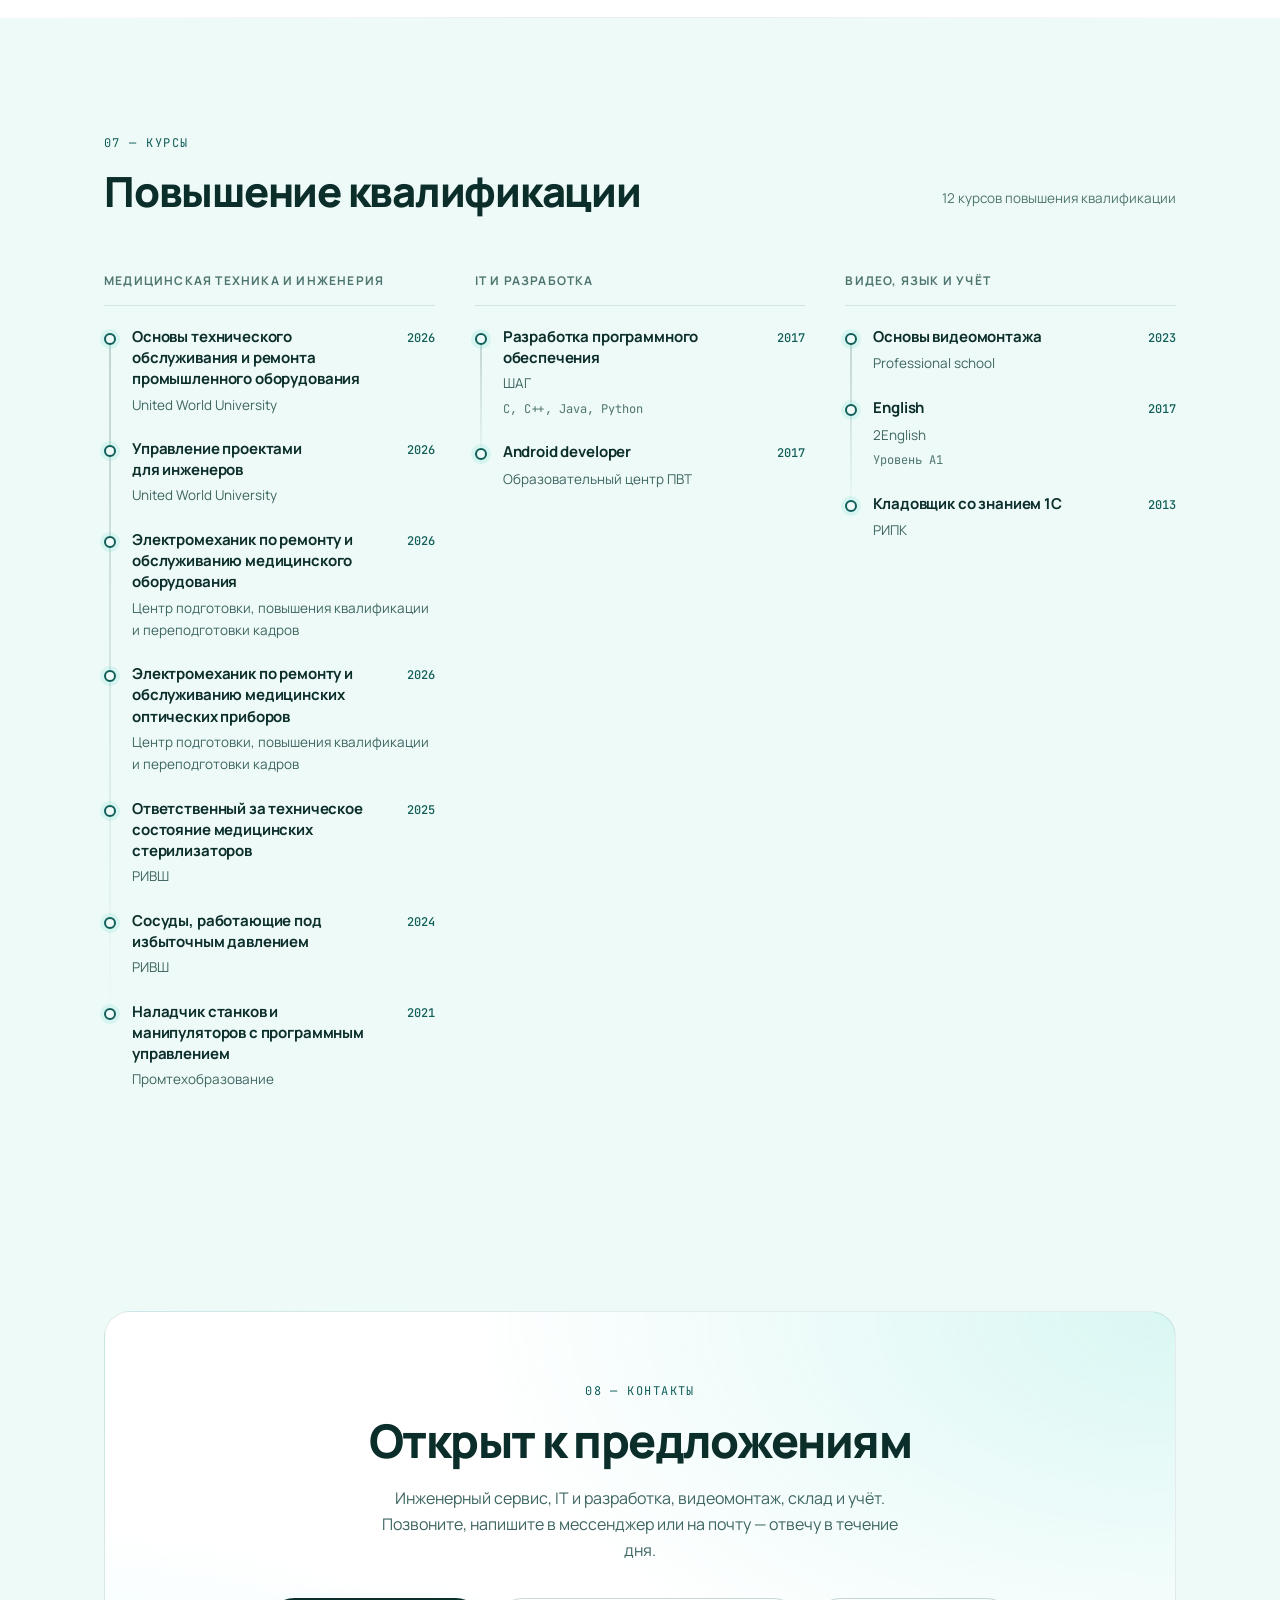
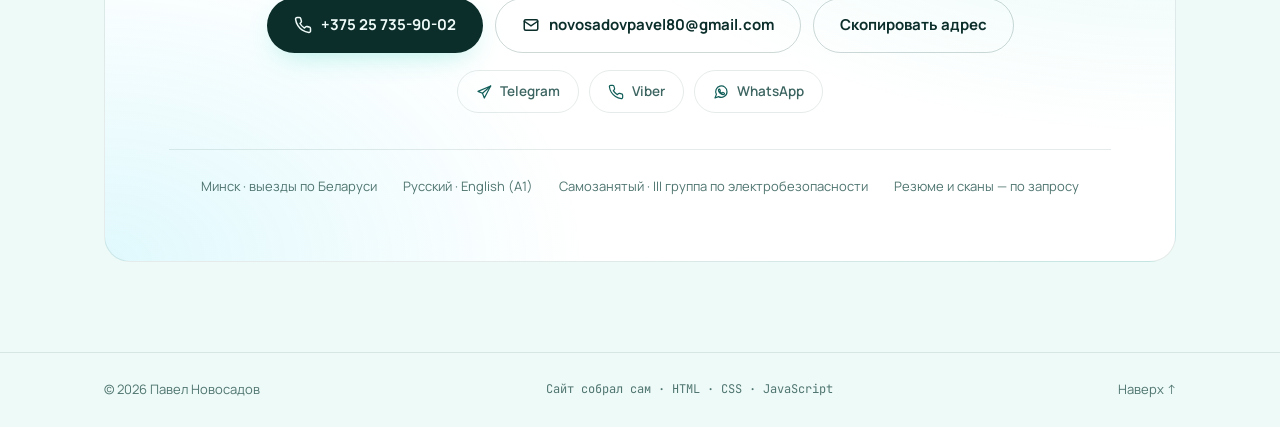
==== commit d576397c: "feat: add technical maintenance course to education - add «Основы технического обслуживания и ремонт" ====
--- a/index.html
+++ b/index.html
@@ -802,13 +802,21 @@
             <span class="section__kicker">07 — Курсы</span>
             <h2 class="section__title">Повышение квалификации</h2>
           </div>
-          <p class="section__note">10 курсов повышения квалификации</p>
+          <p class="section__note">12 курсов повышения квалификации</p>
         </div>
 
         <div class="edu">
           <div class="edu__group reveal">
             <h3 class="edu__title">Медицинская техника и инженерия</h3>
             <ul class="timeline">
+              <li class="tl-item">
+                <div class="tl-item__head">
+                  <h4 class="tl-item__name">Основы технического обслуживания и ремонта промышленного оборудования</h4>
+                  <span class="tl-item__year">2026</span>
+                </div>
+                <p class="tl-item__org">United World University</p>
+              </li>
+
               <li class="tl-item">
                 <div class="tl-item__head">
                   <h4 class="tl-item__name">Управление проектами для инженеров</h4>
